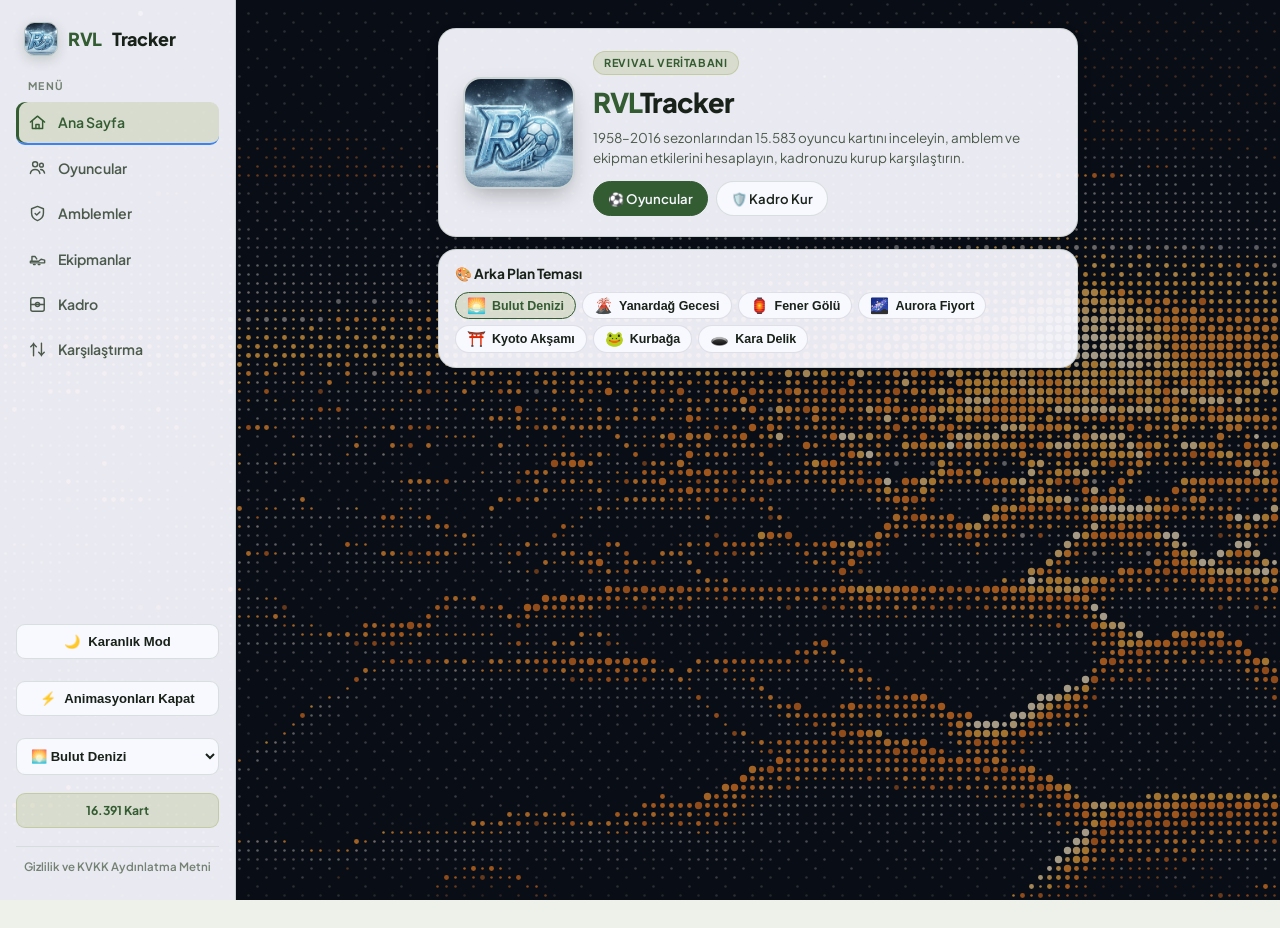
==== index.html @ e84cb593 "first commit" ====
<!DOCTYPE html>
<html lang="tr">
<head>
  <meta charset="UTF-8" />
  <meta name="viewport" content="width=device-width, initial-scale=1.0" />
  <title>RVLTracker — Ana Sayfa</title>
  <meta name="description" content="Revival oyuncu kartları veritabanı ve kadro kurucu: 16.391 kart, istatistikler, takım ruhu amblemleri, ekipman simülatörü ve oyuncu karşılaştırma." />
  <meta name="theme-color" content="#38bdf8" />
  <meta property="og:type" content="website" />
  <meta property="og:site_name" content="RVLTracker" />
  <meta property="og:url" content="https://rvltracker.com.tr/" />
  <meta property="og:title" content="RVLTracker · Revival Kart Veritabanı" />
  <meta property="og:description" content="Revival oyuncu kartları veritabanı ve kadro kurucu: 16.391 kart, istatistikler, takım ruhu amblemleri, ekipman simülatörü ve oyuncu karşılaştırma." />
  <meta property="og:image" content="https://rvltracker.com.tr/assets/og-banner.png" />
  <meta property="og:image:width" content="1200" />
  <meta property="og:image:height" content="630" />
  <meta name="twitter:card" content="summary_large_image" />
  <meta name="twitter:title" content="RVLTracker · Revival Kart Veritabanı" />
  <meta name="twitter:description" content="Revival oyuncu kartları veritabanı ve kadro kurucu: 16.391 kart, istatistikler, takım ruhu amblemleri, ekipman simülatörü ve oyuncu karşılaştırma." />
  <meta name="twitter:image" content="https://rvltracker.com.tr/assets/og-banner.png" />
  <link rel="icon" type="image/png" href="assets/favicon.png" />
  <link rel="apple-touch-icon" href="assets/favicon.png" />
  <link rel="preconnect" href="https://fonts.googleapis.com">
  <link rel="preconnect" href="https://fonts.gstatic.com" crossorigin>
  <link href="https://fonts.googleapis.com/css2?family=Plus+Jakarta+Sans:wght@400;500;600;700;800&display=swap" rel="stylesheet">
  <link rel="stylesheet" href="styles.css" />
  <link rel="stylesheet" href="theme-light.css" />
</head>
<body data-page="home">
  <script>try{if(localStorage.getItem("rvl_color_mode")==="dark")document.body.classList.add("theme-dark");if(localStorage.getItem("rvl_no_anim")==="1")document.body.classList.add("no-anim");}catch(_){}</script>
  <canvas id="asciiBgCanvas" aria-hidden="true"></canvas>
  <!-- Top Navbar -->
  <header class="navbar">
    <div class="nav-container">
      <div class="nav-left">
        <select id="bgThemeSelect" class="bg-theme-select" title="Arka Plan Teması Seç">
          <option value="cloud-sea">🌅 Bulut Denizi</option>
          <option value="volcano-night">🌋 Yanardağ Gecesi</option>
          <option value="lantern-lake">🏮 Fener Gölü</option>
          <option value="aurora-fjord">🌌 Aurora Fiyort</option>
          <option value="kyoto-dusk">⛩️ Kyoto Akşamı</option>
          <option value="frog">🐸 Kurbağa</option>
          <option value="black-hole">🕳️ Kara Delik</option>
        </select>
        <a href="index.html" class="brand" data-nav="home">
          <img class="brand-logo-img" src="assets/favicon.png" alt="RVL" />
          <span class="brand-rvl">RVL</span><span class="brand-tracker">Tracker</span>
        </a>
        <nav class="nav-links" id="mainNav">
          <a class="nav-link active" href="index.html" data-tab="home"><span class="nav-ico"><svg viewBox="0 0 24 24" fill="none" stroke="currentColor" stroke-width="1.8" stroke-linecap="round" stroke-linejoin="round"><path d="M3 11.5 12 4l9 7.5"/><path d="M5.5 10v9.5h13V10"/><path d="M10 19.5v-5h4v5"/></svg></span><span class="nav-txt">Ana Sayfa</span></a>
          <a class="nav-link" href="oyuncular.html" data-tab="players"><span class="nav-ico"><svg viewBox="0 0 24 24" fill="none" stroke="currentColor" stroke-width="1.8" stroke-linecap="round" stroke-linejoin="round"><circle cx="9" cy="8" r="3.2"/><path d="M3 19.5c.6-3.3 3-5 6-5s5.4 1.7 6 5"/><circle cx="17" cy="9" r="2.4"/><path d="M16 14.6c2.4.2 4.3 1.7 4.9 4.4"/></svg></span><span class="nav-txt">Oyuncular</span></a>
          <a class="nav-link" href="amblemler.html" data-tab="emblems"><span class="nav-ico"><svg viewBox="0 0 24 24" fill="none" stroke="currentColor" stroke-width="1.8" stroke-linecap="round" stroke-linejoin="round"><path d="M12 3 4.5 6v5.5c0 4.6 3.1 8 7.5 9.5 4.4-1.5 7.5-4.9 7.5-9.5V6z"/><path d="m9 12 2 2 4-4"/></svg></span><span class="nav-txt">Amblemler</span></a>
          <a class="nav-link" href="ekipmanlar.html" data-tab="equipments"><span class="nav-ico"><svg viewBox="0 0 24 24" fill="none" stroke="currentColor" stroke-width="1.8" stroke-linecap="round" stroke-linejoin="round"><path d="M3 15.5h10.5l3-2.5 4.5 1v3.5H3z"/><path d="M5 15.5V9.5h4l2 3"/><path d="M7 19.5h2M13 19.5h2"/></svg></span><span class="nav-txt">Ekipmanlar</span></a>
          <a class="nav-link" href="kadro.html" data-tab="squad"><span class="nav-ico"><svg viewBox="0 0 24 24" fill="none" stroke="currentColor" stroke-width="1.8" stroke-linecap="round" stroke-linejoin="round"><rect x="3.5" y="3.5" width="17" height="17" rx="2.5"/><path d="M3.5 12h17"/><circle cx="12" cy="12" r="2.6"/></svg></span><span class="nav-txt">Kadro</span></a>
          <a class="nav-link" href="karsilastirma.html" data-tab="compare"><span class="nav-ico"><svg viewBox="0 0 24 24" fill="none" stroke="currentColor" stroke-width="1.8" stroke-linecap="round" stroke-linejoin="round"><path d="M7 4v16M17 4v16"/><path d="M3.5 8.5 7 5l3.5 3.5M13.5 15.5 17 19l3.5-3.5"/></svg></span><span class="nav-txt">Karşılaştırma</span></a>
        </nav>
      </div>
      <div class="nav-right">
        <span class="db-badge" id="dbBadge">15.583 Kart</span>
      </div>
      <div class="sidebar-legal">
        <a href="gizlilik.html" class="sidebar-legal-link">Gizlilik ve KVKK Aydınlatma Metni</a>
      </div>
    </div>
  </header>

  <main class="main-container">
    <!-- ==================== 0. ANA SAYFA (GİRİŞ) ==================== -->
    <div id="view-home" class="page-view">
      <section class="home-hero">
        <div class="home-hero-layout">
          <div class="home-hero-text">
            <div class="home-badge">REVIVAL VERİTABANI</div>
            <h1 class="home-title"><span>RVL</span>Tracker</h1>
            <p class="home-subtitle">
              1958–2016 sezonlarından 15.583 oyuncu kartını inceleyin, amblem ve ekipman etkilerini hesaplayın, kadronuzu kurup karşılaştırın.
            </p>
            <div class="home-cta-row">
              <a href="oyuncular.html" class="home-cta-primary">⚽ Oyuncular</a>
              <a href="kadro.html" class="home-cta-secondary">🛡️ Kadro Kur</a>
            </div>
          </div>
          <div class="home-hero-logo-wrap">
            <img src="assets/favicon.png" alt="RVLTracker Logo" class="home-hero-logo" />
          </div>
        </div>
      </section>

      <section class="home-theme-banner">
        <div class="home-theme-head">
          <h2>🎨 Arka Plan Teması</h2>
        </div>
        <div class="home-theme-grid" id="homeThemePicker">
          <button type="button" class="home-theme-btn active" data-bg-theme="cloud-sea">
            <span class="ht-emoji">🌅</span>
            <span class="ht-name">Bulut Denizi</span>
          </button>
          <button type="button" class="home-theme-btn" data-bg-theme="volcano-night">
            <span class="ht-emoji">🌋</span>
            <span class="ht-name">Yanardağ Gecesi</span>
          </button>
          <button type="button" class="home-theme-btn" data-bg-theme="lantern-lake">
            <span class="ht-emoji">🏮</span>
            <span class="ht-name">Fener Gölü</span>
          </button>
          <button type="button" class="home-theme-btn" data-bg-theme="aurora-fjord">
            <span class="ht-emoji">🌌</span>
            <span class="ht-name">Aurora Fiyort</span>
          </button>
          <button type="button" class="home-theme-btn" data-bg-theme="kyoto-dusk">
            <span class="ht-emoji">⛩️</span>
            <span class="ht-name">Kyoto Akşamı</span>
          </button>
          <button type="button" class="home-theme-btn" data-bg-theme="frog">
            <span class="ht-emoji">🐸</span>
            <span class="ht-name">Kurbağa</span>
          </button>
          <button type="button" class="home-theme-btn" data-bg-theme="black-hole">
            <span class="ht-emoji">🕳️</span>
            <span class="ht-name">Kara Delik</span>
          </button>
        </div>
      </section>
    </div>

    <!-- ==================== 1. OYUNCULAR ==================== -->
    <div id="view-players" class="page-view">
      <section class="hero-card rvl-deck-head">
        <div class="rvl-head-main">
          <span class="rvl-head-kicker">VERİTABANI • 1958–2016</span>
          <h1 class="hero-title">Revival Oyuncu Kartları</h1>
          <p class="hero-subtitle">Tüm sezon kartlarını mevkii, enderlik, bölge, amblem ve seviye simülasyonuyla filtreleyin.</p>
        </div>
        <div class="rvl-head-stat">
          <div class="results-counter">
            <span id="resultCountText">15.583 oyuncu bulundu</span>
          </div>
        </div>
      </section>

      <section class="filter-panel rvl-command-deck">
        <div class="rvl-cmd-toolbar">
          <div class="search-box rvl-cmd-search">
            <svg class="search-icon" width="15" height="15" viewBox="0 0 24 24" fill="none" stroke="currentColor" stroke-width="2.2">
              <circle cx="11" cy="11" r="8"></circle>
              <line x1="21" y1="21" x2="16.65" y2="16.65"></line>
            </svg>
            <input type="text" id="searchInput" placeholder="Oyuncu veya kulüp ara..." autocomplete="off" />
            <button id="clearSearchBtn" class="clear-input-btn hidden" title="Aramayı Temizle">✕</button>
          </div>

          <select id="teamSelect" class="filter-select">
            <option value="">Tüm Takımlar</option>
          </select>

          <select id="yearSelect" class="filter-select">
            <option value="">Tüm Yıllar</option>
          </select>

          <select id="sortSelect" class="filter-select">
            <option value="pwr_desc">Sırala: PWR (Yüksek)</option>
            <option value="pwr_asc">Sırala: PWR (Düşük)</option>
            <option value="ofa_desc">Sırala: OFA (Yüksek)</option>
            <option value="def_desc">Sırala: DEF (Yüksek)</option>
            <option value="guc_desc">Sırala: GÜÇ (Yüksek)</option>
            <option value="hiz_desc">Sırala: HIZ (Yüksek)</option>
            <option value="tek_desc">Sırala: TEK (Yüksek)</option>
            <option value="zhn_desc">Sırala: ZHN (Yüksek)</option>
            <option value="total_desc">Sırala: Toplam Stat</option>
            <option value="year_desc">Sırala: Yıl (Yeni)</option>
            <option value="name_asc">Sırala: İsim (A–Z)</option>
          </select>

          <div class="rvl-tool-actions">
            <button id="favOnlyBtn" class="btn-outline fav-filter-btn" title="Sadece Favori Oyuncular">
              ★ Favoriler (<span id="favCount">0</span>)
            </button>
            <button id="advFilterBtn" class="btn-outline">
              <svg width="14" height="14" viewBox="0 0 24 24" fill="none" stroke="currentColor" stroke-width="2.2"><line x1="4" y1="21" x2="4" y2="14"/><line x1="4" y1="10" x2="4" y2="3"/><line x1="12" y1="21" x2="12" y2="12"/><line x1="12" y1="8" x2="12" y2="3"/><line x1="20" y1="21" x2="20" y2="16"/><line x1="20" y1="12" x2="20" y2="3"/><line x1="1" y1="14" x2="7" y2="14"/><line x1="9" y1="8" x2="15" y2="8"/><line x1="17" y1="16" x2="23" y2="16"/></svg>
              Detaylı
            </button>
            <button id="teamSpiritBtn" class="btn-spirit">
              <svg width="14" height="14" viewBox="0 0 24 24" fill="none" stroke="currentColor" stroke-width="2.2"><path d="M12 22s8-4 8-10V5l-8-3-8 3v7c0 6 8 10 8 10z"/></svg>
              Amblem
              <span id="spiritActiveBadge" class="spirit-badge hidden"></span>
            </button>
            <button id="resetMainBtn" class="btn-outline btn-reset-inline" title="Tüm filtreleri ve amblemi sıfırla">↺ Sıfırla</button>
          </div>
        </div>

        <div id="advFilterPanel" class="adv-filter-panel hidden">
          <div class="adv-grid">
            <div class="adv-item"><label>Min OFA</label><input type="number" id="minOfa" min="1" max="150" placeholder="0" /></div>
            <div class="adv-item"><label>Min DEF</label><input type="number" id="minDef" min="1" max="150" placeholder="0" /></div>
            <div class="adv-item"><label>Min GÜÇ</label><input type="number" id="minGuc" min="1" max="150" placeholder="0" /></div>
            <div class="adv-item"><label>Min HIZ</label><input type="number" id="minHiz" min="1" max="150" placeholder="0" /></div>
            <div class="adv-item"><label>Min TEK</label><input type="number" id="minTek" min="1" max="150" placeholder="0" /></div>
            <div class="adv-item"><label>Min ZHN</label><input type="number" id="minZhn" min="1" max="150" placeholder="0" /></div>
            <div class="adv-item">
              <label>Hava Durumu</label>
              <select id="weatherSelect" class="filter-select">
                <option value="">Tümü</option>
                <option value="Sunny">☀️ Güneşli</option>
                <option value="Rainy">🌧️ Yağmurlu</option>
                <option value="Snow">❄️ Karlı</option>
                <option value="Cloudy">☁️ Bulutlu</option>
                <option value="None">➖ Yok</option>
              </select>
            </div>
            <div class="adv-item adv-actions">
              <button id="resetAllBtn" class="btn-reset">Filtreleri Sıfırla</button>
            </div>
          </div>
          <div class="adv-sub-section">
            <div class="adv-sub-title">Min Alt Değerler <small>(0 veya boş = filtresiz)</small></div>
            <div id="advSubGrid" class="adv-sub-grid"></div>
          </div>
        </div>

        <div class="rvl-bento-filters">
          <div class="rvl-bento-cell rvl-cell-role">
            <div class="rvl-cell-head"><span>MEVKİ</span></div>
            <div class="rvl-role-grid" id="rolePills">
              <button class="pill pill-fw" data-role="GF">GF</button>
              <button class="pill pill-fw" data-role="FRV">FRV</button>
              <button class="pill pill-fw" data-role="K FT">K FT</button>
              <button class="pill pill-gk" data-role="KL">KL</button>
              <button class="pill pill-mf" data-role="OOS">OOS</button>
              <button class="pill pill-mf" data-role="KNT">KNT</button>
              <button class="pill pill-mf" data-role="OS">OS</button>
              <button class="pill pill-mf" data-role="LBR">LBR</button>
              <button class="pill pill-df" data-role="K DF">K DF</button>
              <button class="pill pill-df" data-role="BEK">BEK</button>
              <button class="pill pill-df" data-role="DF">DF</button>
              <button class="pill pill-df" data-role="LİB">LİB</button>
            </div>
          </div>

          <div class="rvl-bento-cell rvl-cell-grade">
            <div class="rvl-cell-head"><span>KART ENDERLİĞİ</span></div>
            <div class="rvl-grade-grid" id="gradePills">
              <button class="pill pill-gold" data-grade="Gold">Efsane</button>
              <button class="pill pill-master" data-grade="Master">Süper</button>
              <button class="pill pill-elite" data-grade="Elite">Uzman</button>
              <button class="pill pill-rare" data-grade="Rare">Ender</button>
              <button class="pill pill-special" data-grade="Special">Özel</button>
              <button class="pill pill-normal" data-grade="Normal">Normal</button>
            </div>
          </div>

          <div class="rvl-bento-cell rvl-cell-side">
            <div class="rvl-side-sub">
              <div class="rvl-cell-head"><span>BÖLGE</span></div>
              <div class="rvl-region-grid" id="regionPills">
                <button class="pill pill-region" data-region="Güney Avrupa">Güney Avrupa</button>
                <button class="pill pill-region" data-region="Kuzey Avrupa">Kuzey Avrupa</button>
                <button class="pill pill-region" data-region="Türkiye">Türkiye</button>
                <button class="pill pill-region" data-region="Milli Takımlar">Milli Takımlar</button>
              </div>
            </div>
            <div class="rvl-level-dock">
              <span class="level-label">SEVİYE (LEVEL)</span>
              <div class="rvl-level-row">
                <input type="range" id="levelSlider" min="0" max="25" value="0" />
                <span class="level-badge" id="levelValue">0</span>
              </div>
            </div>
          </div>
        </div>
      </section>

      <section class="table-card">
        <div class="table-responsive">
          <table class="players-table">
            <thead>
              <tr>
                <th class="col-pos" data-sort="pos">MEVKİ</th>
                <th class="col-name" data-sort="name">OYUNCU</th>
                <th class="col-team" data-sort="team">TAKIM</th>
                <th class="col-year" data-sort="year">YIL</th>
                <th class="col-grade" data-sort="grade">SEVİYE</th>
                <th class="col-stat" data-sort="ofa">OFA</th>
                <th class="col-stat" data-sort="def">DEF</th>
                <th class="col-stat" data-sort="guc">GÜÇ</th>
                <th class="col-stat" data-sort="hiz">HIZ</th>
                <th class="col-stat" data-sort="tek">TEK</th>
                <th class="col-stat" data-sort="zhn">ZHN</th>
                <th class="col-pwr" data-sort="pwr">PWR <span class="sort-arrow">▼</span></th>
                <th class="col-cmp">KRŞ</th>
              </tr>
            </thead>
            <tbody id="playersTableBody">
              <tr><td colspan="13" class="loading-cell">Veriler yükleniyor...</td></tr>
            </tbody>
          </table>
        </div>

        <div class="pagination-bar">
          <div class="page-info" id="pageInfo">Sayfa 1 / 1</div>
          <div class="page-buttons" id="pageButtons"></div>
        </div>
      </section>
    </div>

    <!-- ==================== 2. AMBLEMLER ==================== -->
    <div id="view-emblems" class="page-view hidden">
      <div class="breadcrumb">Anasayfa / <span>Amblemler</span></div>
      <section class="page-head rvl-deck-head">
        <div class="rvl-head-main">
          <span class="rvl-head-kicker">TAKIM RUHU SİMÜLATÖRÜ</span>
          <h1 class="hero-title">Amblemler</h1>
          <p class="hero-subtitle">Kart içindeki anahtarla yıllı veya tüm yıllar amblemi arasında geçin; yıldızlara tıklayarak seviye bonuslarını görün.</p>
        </div>
      </section>

      <section class="filter-panel rvl-emb-deck">
        <div class="rvl-emb-row-top">
          <div class="rvl-field-group">
            <label class="rvl-field-lbl" for="embSearchInput">AMBLEM ARA</label>
            <div class="search-box">
              <svg class="search-icon" width="15" height="15" viewBox="0 0 24 24" fill="none" stroke="currentColor" stroke-width="2.2">
                <circle cx="11" cy="11" r="8"></circle><line x1="21" y1="21" x2="16.65" y2="16.65"></line>
              </svg>
              <input type="text" id="embSearchInput" placeholder="Takım adı ara..." autocomplete="off" />
            </div>
          </div>
          <div class="rvl-field-group rvl-field-year">
            <label class="rvl-field-lbl" for="embYearFilter">SEZON YILI</label>
            <select id="embYearFilter" class="filter-select">
              <option value="">Tüm Yıllar</option>
            </select>
          </div>
        </div>

        <div class="rvl-emb-row-bot">
          <div class="rvl-bento-cell">
            <div class="rvl-cell-head"><span>BÖLGE</span></div>
            <div class="rvl-chip-strip" id="embRegionPills">
              <button class="pill pill-dot-tr" data-emb-region="Türkiye"><span class="dot dot-red"></span>Türkiye</button>
              <button class="pill pill-dot-sa" data-emb-region="Güney Avrupa"><span class="dot dot-blue"></span>Güney Avrupa</button>
              <button class="pill pill-dot-ka" data-emb-region="Kuzey Avrupa"><span class="dot dot-amber"></span>Kuzey Avrupa</button>
              <button class="pill pill-dot-mt" data-emb-region="Milli Takımlar"><span class="dot dot-green"></span>Milli Takımlar</button>
            </div>
          </div>

          <div class="rvl-bento-cell">
            <div class="rvl-cell-head"><span>ENDERLİK</span></div>
            <div class="rvl-star-segmented" id="embStarPills">
              <button class="pill emb-star-pill" data-emb-stars="1">1★</button>
              <button class="pill emb-star-pill" data-emb-stars="2">2★</button>
              <button class="pill emb-star-pill" data-emb-stars="3">3★</button>
              <button class="pill emb-star-pill" data-emb-stars="4">4★</button>
              <button class="pill emb-star-pill active" data-emb-stars="5">5★</button>
            </div>
          </div>
        </div>
      </section>

      <div id="emblemsGridWrap"></div>
    </div>

    <!-- ==================== 3. EKİPMANLAR ==================== -->
    <div id="view-equipments" class="page-view hidden">
      <div class="breadcrumb">Anasayfa / <span>Ekipmanlar</span></div>
      <section class="page-head rvl-deck-head">
        <div class="rvl-head-main">
          <span class="rvl-head-kicker">KART EKİPMAN SİSTEMİ</span>
          <h1 class="hero-title">Ekipmanlar</h1>
          <p class="hero-subtitle">90 ekipman kartı, 30 set ve 22 aktif yetenek. Aynı setin kol + bacak + kramponu takıldığında her parça kendi statına +1 ek bonus verir.</p>
        </div>
        <div class="rvl-head-stat">
          <span class="eq-count-label" id="eqCountLabel">90 ekipman gösteriliyor</span>
        </div>
      </section>

      <section class="filter-panel rvl-eq-deck">
        <div class="rvl-eq-top">
          <div class="eq-subtabs rvl-eq-tabs" id="eqSubtabs">
            <button class="eq-subtab active" data-eqtab="sets">Ekipman Setleri (3'lü)</button>
            <button class="eq-subtab" data-eqtab="items">Tekli Parçalar</button>
            <button class="eq-subtab" data-eqtab="skills">Aktif Yetenekler</button>
          </div>
          <div class="search-box rvl-eq-search">
            <svg class="search-icon" width="15" height="15" viewBox="0 0 24 24" fill="none" stroke="currentColor" stroke-width="2.2">
              <circle cx="11" cy="11" r="8"></circle><line x1="21" y1="21" x2="16.65" y2="16.65"></line>
            </svg>
            <input type="text" id="eqSearchInput" placeholder="Ekipman, set, yetenek veya buff ara..." autocomplete="off" />
          </div>
        </div>

        <div id="eqSubFilters" class="eq-subfilters rvl-eq-subdock hidden">
          <div class="rvl-eq-dock-group">
            <span class="rvl-cell-head-inline">YER</span>
            <div class="rvl-chip-strip" id="eqSlotPills">
              <button class="pill" data-eq-slot="Kol">Kol</button>
              <button class="pill" data-eq-slot="Bacak">Bacak</button>
              <button class="pill" data-eq-slot="Krampon">Krampon</button>
            </div>
          </div>
          <div class="rvl-eq-dock-group">
            <span class="rvl-cell-head-inline">TAKILABİLİR</span>
            <div class="rvl-chip-strip" id="eqTargetPills">
              <button class="pill" data-eq-target="Saha oyuncusu">Saha oyuncusu</button>
              <button class="pill" data-eq-target="Kaleci">Kaleci</button>
            </div>
          </div>
        </div>
      </section>

      <div id="equipmentsContent" class="eq-grid"></div>
    </div>

    <!-- ==================== 4. KADRO KURUCU ==================== -->
    <div id="view-squad" class="page-view hidden">
      <div class="breadcrumb">Anasayfa / <span>Kadro</span></div>
      <section class="page-head">
        <h1 class="hero-title">Kadro Kurucu</h1>
        <p class="hero-subtitle">Soldan dizilişi ve amblemi seç, havuzdaki oyunculara tıklayarak veya sürükleyerek sahaya yerleştir; uygun mevkiler parlar, maliyeti ve takım ruhunu takip et.</p>
      </section>

      <div class="squad-layout">
        <!-- Sol Ayar Paneli -->
        <aside class="squad-left">
          <div class="squad-box">
            <div class="squad-box-title">Amblem</div>
            <button id="sqEmblemBtn" class="sq-emblem-pick">
              <span id="sqEmblemText">+ Amblem Seç</span>
            </button>
            <p class="sq-emblem-hint" id="sqEmblemHint">Amblem seçilmedi, + ile amblem seç.</p>
          </div>

          <div class="squad-box">
            <div class="sq-field">
              <label>DİZİLİŞ</label>
              <select id="sqFormation" class="filter-select">
                <option value="4-4-2 A">4-4-2 A</option>
                <option value="4-4-2 B">4-4-2 B</option>
                <option value="4-4-2 C">4-4-2 C</option>
                <option value="4-3-3 A">4-3-3 A</option>
                <option value="4-3-3 B">4-3-3 B</option>
                <option value="4-3-3 C">4-3-3 C</option>
                <option value="4-5-1 A">4-5-1 A</option>
                <option value="4-5-1 B">4-5-1 B</option>
                <option value="4-5-1 C">4-5-1 C</option>
                <option value="3-5-2 A">3-5-2 A</option>
                <option value="3-5-2 B">3-5-2 B</option>
                <option value="3-5-2 C">3-5-2 C</option>
                <option value="3-4-3 A">3-4-3 A</option>
                <option value="3-4-3 B">3-4-3 B</option>
                <option value="3-4-3 C">3-4-3 C</option>
                <option value="5-4-1 A">5-4-1 A</option>
                <option value="5-4-1 B">5-4-1 B</option>
                <option value="5-4-1 C">5-4-1 C</option>
              </select>
            </div>
            <div class="sq-field">
              <div class="sq-slider-head"><span>DİKEY</span><strong id="sqVertLabel">Temel</strong></div>
              <input type="range" id="sqVertSlider" min="-2" max="2" value="0" />
            </div>
            <div class="sq-field">
              <div class="sq-slider-head"><span>YATAY</span><strong id="sqHorizLabel">Temel</strong></div>
              <input type="range" id="sqHorizSlider" min="-2" max="2" value="0" />
            </div>
          </div>

          <div class="squad-box">
            <div class="sq-stat-line">
              <span>MALİYET</span>
              <div class="sq-cost-wrap">
                <strong id="sqTotalCost" class="sq-big-num">0</strong>
                <span class="sq-cost-sep">/</span>
                <input type="number" id="sqMaxCost" class="sq-max-cost-input" min="0" max="999" placeholder="∞" title="Maksimum Maliyet Limiti (0 = Limitsiz)" />
              </div>
            </div>
            <div class="sq-stat-line"><span>ORT. PWR</span><strong id="sqAvgPwr" class="sq-big-num sq-amber">0</strong></div>
            <div class="sq-stat-line"><span>TOPLAM PWR</span><strong id="sqTotalPwr" class="sq-big-num">0</strong></div>
            <div class="sq-stat-line"><span>KADRO</span><strong id="sqFilledCount">0 / 11</strong></div>
            <div id="sqAvgStats" class="sq-avg-stats"></div>
            <div id="sqWeatherSummary" class="sq-weather-summary"></div>
            <div class="sq-actions">
              <button id="sqAutoFillBtn" class="btn-spirit" title="Seçili diziliş ve ambleme göre en iyi 11'i kur">⚡ En İyi 11</button>
              <button id="sqAutoBestRareBtn" class="btn-spirit" title="Yalnızca Ender kartlardan en iyi 11'i kur">💎 En İyi Ender</button>
              <button id="sqClearBtn" class="btn-reset">Temizle</button>
            </div>
            <div class="sq-actions" style="margin-top:6px;">
              <button id="sqShareBtn" class="btn-compare-go">Paylaş / Link</button>
              <button id="sqImportBtn" class="btn-outline" title="Paylaşılan kadro kodunu veya JSON'ı yükle">Kod Yükle</button>
            </div>
          </div>

          <!-- Seçili Slot Ekipmanı -->
          <div id="sqSlotEquipBox" class="squad-box hidden">
            <div class="squad-box-head">
              <span class="squad-box-title" id="sqSlotEquipTitle">Slot Ekipmanı</span>
              <button id="sqRemoveSlotBtn" class="btn-slot-remove" title="Oyuncuyu Slottan Çıkar">Çıkar</button>
            </div>
            <div class="sq-equip-selects">
              <div class="sq-field">
                <label>KRAMPON</label>
                <select id="sqEquipCle" class="filter-select"></select>
              </div>
              <div class="sq-field">
                <label>BACAK</label>
                <select id="sqEquipLeg" class="filter-select"></select>
              </div>
              <div class="sq-field">
                <label>KOL</label>
                <select id="sqEquipArm" class="filter-select"></select>
              </div>
            </div>
            <div id="sqEquipSetBadge" class="sq-equip-set-badge hidden"></div>
          </div>

          <!-- Kayıtlı Kadrolar -->
          <div class="squad-box">
            <div class="squad-box-title" style="margin-bottom:8px;">Kayıtlı Kadrolar</div>
            <div class="sq-save-row">
              <input type="text" id="sqSaveName" class="sq-search-input" placeholder="Kadro adı..." autocomplete="off" />
              <button id="sqSaveBtn" class="btn-compare-go">Kaydet</button>
            </div>
            <div class="sq-load-row">
              <select id="sqSavedSelect" class="filter-select">
                <option value="">Kayıtlı kadro yok</option>
              </select>
              <button id="sqLoadBtn" class="btn-outline" title="Seçili kadroyu yükle">Yükle</button>
              <button id="sqDelSavedBtn" class="btn-reset" title="Seçili kaydı sil">Sil</button>
            </div>
          </div>
        </aside>

        <!-- Orta Saha -->
        <section class="squad-pitch-wrap">
          <div class="squad-pitch" id="sqPitch">
            <div class="pitch-markings">
              <div class="pitch-half-line"></div>
              <div class="pitch-center-circle"></div>
              <div class="pitch-box-top"></div>
              <div class="pitch-box-bottom"></div>
            </div>
            <div id="sqSlotsLayer" class="sq-slots-layer"></div>
          </div>
        </section>

        <!-- Sağ Oyuncu Havuzu -->
        <aside class="squad-pool">
          <div class="squad-box-title">Oyuncu Havuzu</div>
          <input type="text" id="sqSearch" class="sq-search-input" placeholder="Oyuncu ara..." autocomplete="off" />

          <div class="sq-pool-toggles">
            <button id="sqAllTeamsBtn" class="pill active">Tüm Takımlar</button>
            <button id="sqEmblemOnlyBtn" class="pill">Seçili Amblem</button>
          </div>

          <div class="pill-group" id="sqRolePills">
            <button class="pill pill-gk" data-sq-role="KL">KL</button>
            <button class="pill pill-df" data-sq-role="LİB">LİB</button>
            <button class="pill pill-df" data-sq-role="DF">DF</button>
            <button class="pill pill-df" data-sq-role="BEK">BEK</button>
            <button class="pill pill-df" data-sq-role="K DF">K DF</button>
            <button class="pill pill-mf" data-sq-role="LBR">LBR</button>
            <button class="pill pill-mf" data-sq-role="OS">OS</button>
            <button class="pill pill-mf" data-sq-role="KNT">KNT</button>
            <button class="pill pill-mf" data-sq-role="OOS">OOS</button>
            <button class="pill pill-fw" data-sq-role="K FT">K FT</button>
            <button class="pill pill-fw" data-sq-role="FRV">FRV</button>
            <button class="pill pill-fw" data-sq-role="GF">GF</button>
          </div>

          <div class="sq-pool-selects">
            <div>
              <label>ENDERLİK</label>
              <select id="sqGrade" class="filter-select">
                <option value="">Tümü</option>
                <option value="Gold">Efsane</option>
                <option value="Master">Süper</option>
                <option value="Elite">Uzman</option>
                <option value="Rare">Ender</option>
                <option value="Special">Özel</option>
                <option value="Normal">Normal</option>
              </select>
            </div>
            <div>
              <label>YIL</label>
              <select id="sqYear" class="filter-select">
                <option value="">Tümü</option>
              </select>
            </div>
          </div>

          <div class="sq-pool-level">
            <span class="level-label">SEVİYE</span>
            <input type="range" id="sqLevelSlider" min="0" max="25" value="0" />
            <span class="level-badge" id="sqLevelVal">0</span>
          </div>

          <div id="sqPoolGrid" class="sq-pool-grid"></div>
        </aside>
      </div>
    </div>

    <!-- ==================== 5. KARŞILAŞTIRMA SAYFASI ==================== -->
    <div id="view-compare" class="page-view hidden">
      <div class="breadcrumb">Anasayfa / <span>Karşılaştırma</span></div>
      <section class="page-head compare-page-head">
        <div>
          <h1 class="hero-title">Oyuncu Karşılaştırma</h1>
          <p class="hero-subtitle">En fazla 4 oyuncuyu yan yana oyun içi kart formatında karşılaştırın. Seviye (0–25) ve Amblem etkilerini anında görebilirsiniz.</p>
        </div>
        <div class="compare-page-controls">
          <button id="cmpEmblemBtn" class="btn-spirit" title="Karşılaştırmaya Amblem Etkisi Ekle">
            <svg width="14" height="14" viewBox="0 0 24 24" fill="none" stroke="currentColor" stroke-width="2.2"><path d="M12 22s8-4 8-10V5l-8-3-8 3v7c0 6 8 10 8 10z"/></svg>
            <span id="cmpEmblemBtnText">Amblem Seç</span>
          </button>
          <div class="level-control">
            <span class="level-label">LEVEL</span>
            <input type="range" id="cmpLevelSlider" min="0" max="25" value="0" />
            <span class="level-badge" id="cmpLevelValue">0</span>
          </div>
          <button id="cmpClearAllBtn" class="btn-reset">Tümünü Temizle</button>
        </div>
      </section>

      <div class="compare-picker-row">
        <div class="search-box">
          <svg class="search-icon" width="15" height="15" viewBox="0 0 24 24" fill="none" stroke="currentColor" stroke-width="2.2">
            <circle cx="11" cy="11" r="8"></circle><line x1="21" y1="21" x2="16.65" y2="16.65"></line>
          </svg>
          <input type="text" id="cmpSearchInput" placeholder="Karşılaştırmaya oyuncu eklemek için ara (örn: Dzeko, Osimhen, Rooney)..." autocomplete="off" />
        </div>
        <div id="cmpSearchResults" class="cmp-search-dropdown hidden"></div>
      </div>

      <div id="compareRadarWrap" class="compare-radar-wrap hidden"></div>
      <div id="compareCardsGrid" class="compare-cards-grid"></div>
      <div id="compareSummaryTable" class="compare-summary-table hidden"></div>
    </div>
  </main>

  <!-- Floating Comparison Drawer -->
  <div id="compareBar" class="compare-bar hidden">
    <div class="compare-bar-inner">
      <div class="compare-slots" id="compareSlots"></div>
      <div class="compare-actions">
        <button id="openCompareModalBtn" class="btn-compare-go">Karşılaştır (<span id="compareCount">0</span>)</button>
        <button id="clearCompareBtn" class="btn-compare-clear">Temizle</button>
      </div>
    </div>
  </div>

  <!-- Comparison Modal (Cards View) -->
  <div id="compareModal" class="modal-backdrop hidden">
    <div class="modal-box modal-xl">
      <div class="modal-header">
        <h3>Oyuncu Karşılaştırma</h3>
        <button id="closeCompareModal" class="modal-close">✕</button>
      </div>
      <div class="modal-body" id="compareModalBody"></div>
    </div>
  </div>

  <!-- Amblem Seç Modal -->
  <div id="spiritModal" class="modal-backdrop hidden">
    <div class="modal-box">
      <div class="modal-header">
        <h3>🛡️ Amblem Seç</h3>
        <button id="closeSpiritModal" class="modal-close">✕</button>
      </div>
      <div class="modal-body">
        <p class="modal-desc">Amblemin bölgesini, takımını, yılını ve yıldız sayısını seçin. Amblem efektleri oyuncu kartlarının alt statlarına uygulanır.</p>
        <div class="spirit-grid">
          <div class="spirit-item">
            <label>Bölge</label>
            <select id="emblemLeague" class="filter-select">
              <option value="Güney Avrupa">Güney Avrupa</option>
              <option value="Kuzey Avrupa">Kuzey Avrupa</option>
              <option value="Türkiye">Türkiye</option>
              <option value="Milli Takımlar">Milli Takımlar</option>
            </select>
          </div>
          <div class="spirit-item">
            <label>Takım</label>
            <select id="emblemTeam" class="filter-select hidden"></select>
            <div class="custom-team-select" id="emblemTeamPicker">
              <button type="button" id="emblemTeamTrigger" class="custom-team-trigger">
                <span id="emblemTeamTriggerContent" class="custom-team-trigger-content">Takım seç...</span>
                <span class="custom-team-arrow">▾</span>
              </button>
              <div id="emblemTeamMenu" class="custom-team-menu hidden"></div>
            </div>
          </div>
          <div class="spirit-item">
            <label>Yıl</label>
            <select id="emblemYear" class="filter-select"></select>
          </div>
          <div class="spirit-item">
            <label>Yıldız</label>
            <select id="emblemStars" class="filter-select"></select>
          </div>
        </div>
        <div id="emblemPreview" class="emblem-preview"></div>
        <div class="modal-footer">
          <button id="resetSpiritBtn" class="btn-reset">Amblemi Kaldır</button>
          <button id="applySpiritBtn" class="btn-compare-go">Uygula</button>
        </div>
      </div>
    </div>
  </div>

  <!-- Çoklu Yüzen Oyuncu Kartları Konteyneri -->
  <div id="floatingCardsLayer"></div>

  <script src="players-data.js"></script>
  <script src="emblems-data.js"></script>
  <script src="equipments-data.js"></script>
  <script src="ascii-bg.js"></script>
  <script src="app.js"></script>
</body>
</html>
---- styles.css ----
:root {
  --bg-body: #090d16;
  --bg-card: #111827;
  --bg-card-alt: #0f1624;
  --bg-input: #0b111e;
  --bg-hover: #172033;
  --border-color: #1e293b;
  --border-subtle: #162032;
  --text-main: #f1f5f9;
  --text-muted: #94a3b8;
  --text-dim: #64748b;
  --accent-green: #22c55e;
  --accent-blue: #3b82f6;
  --accent-amber: #f59e0b;
  --accent-red: #ef4444;
  --accent-purple: #a855f7;
  --accent-cyan: #06b6d4;
}

* {
  box-sizing: border-box;
  margin: 0;
  padding: 0;
}

body {
  font-family: 'Inter', -apple-system, BlinkMacSystemFont, "Segoe UI", Roboto, sans-serif;
  background-color: var(--bg-body);
  color: var(--text-main);
  line-height: 1.45;
  min-height: 100vh;
  padding-bottom: 80px;
}

/* Navbar */
.navbar {
  background-color: #f6f7fb;
  border-bottom: 1px solid var(--border-color);
  position: sticky;
  top: 0;
  z-index: 100;
}

.nav-container {
  max-width: 1240px;
  margin: 0 auto;
  padding: 0 20px;
  height: 54px;
  display: flex;
  align-items: center;
  justify-content: space-between;
}

.nav-left {
  display: flex;
  align-items: center;
  gap: 24px;
}

.brand {
  display: flex;
  align-items: center;
  gap: 8px;
  text-decoration: none;
  font-weight: 800;
  font-size: 1.15rem;
  letter-spacing: -0.02em;
}

.brand-icon {
  font-size: 1.15rem;
}

.brand-logo-img {
  width: 24px;
  height: 24px;
  border-radius: 6px;
  object-fit: cover;
  border: 1px solid rgba(125, 211, 252, 0.45);
  box-shadow: 0 0 10px rgba(56, 189, 248, 0.25);
}

.brand-rvl {
  color: var(--accent-green);
}

.brand-tracker {
  color: var(--text-main);
}

.nav-links {
  display: flex;
  align-items: center;
  gap: 6px;
}

.nav-link {
  display: inline-flex;
  align-items: center;
  gap: 6px;
  padding: 6px 12px;
  border-radius: 6px;
  font-size: 0.84rem;
  font-weight: 600;
  color: var(--text-muted);
  text-decoration: none;
  transition: all 0.15s ease;
}

.nav-link.active,
.nav-link:hover {
  color: var(--accent-green);
  background: rgba(34, 197, 94, 0.1);
}

.db-badge {
  font-size: 0.76rem;
  font-weight: 600;
  color: var(--text-muted);
  background: var(--bg-card);
  border: 1px solid var(--border-color);
  padding: 4px 10px;
  border-radius: 999px;
}

/* Main Container */
.main-container {
  max-width: 1240px;
  margin: 22px auto;
  padding: 0 20px;
  display: flex;
  flex-direction: column;
  gap: 16px;
}

/* Hero Banner */
.hero-card {
  background: linear-gradient(135deg, #f1f2f6 0%, #f4f5f9 100%);
  border: 1px solid var(--border-color);
  border-radius: 10px;
  padding: 20px 24px;
}

.hero-title {
  font-size: 1.35rem;
  font-weight: 800;
  color: var(--text-main);
  letter-spacing: -0.02em;
  margin-bottom: 4px;
}

.hero-subtitle {
  font-size: 0.85rem;
  color: var(--text-muted);
}

/* Filter Panel */
.filter-panel {
  position: relative;
  z-index: 40;
  background-color: var(--bg-card);
  border: 1px solid var(--border-color);
  border-radius: 10px;
  padding: 16px 20px;
  display: flex;
  flex-direction: column;
  gap: 14px;
}

.filter-top-row {
  display: grid;
  grid-template-columns: 1.5fr 1fr 0.8fr 1fr auto;
  gap: 10px;
  align-items: center;
}

.search-box {
  position: relative;
  display: flex;
  align-items: center;
}

.search-icon {
  position: absolute;
  left: 12px;
  color: var(--text-dim);
  pointer-events: none;
}

.search-box input {
  width: 100%;
  background: var(--bg-input);
  border: 1px solid var(--border-color);
  color: var(--text-main);
  padding: 8px 32px 8px 35px;
  border-radius: 7px;
  font-size: 0.85rem;
  outline: none;
  transition: border-color 0.15s;
}

.search-box input:focus {
  border-color: var(--accent-blue);
}

.clear-input-btn {
  position: absolute;
  right: 8px;
  background: none;
  border: none;
  color: var(--text-dim);
  cursor: pointer;
  font-size: 0.85rem;
  padding: 2px 5px;
}

.clear-input-btn:hover {
  color: var(--text-main);
}

.filter-select {
  background: var(--bg-input);
  border: 1px solid var(--border-color);
  color: var(--text-main);
  padding: 8px 11px;
  border-radius: 7px;
  font-size: 0.84rem;
  outline: none;
  cursor: pointer;
}

.filter-select:focus {
  border-color: var(--accent-blue);
}

.btn-outline {
  display: inline-flex;
  align-items: center;
  gap: 6px;
  background: var(--bg-input);
  border: 1px solid var(--border-color);
  color: var(--text-muted);
  padding: 8px 13px;
  border-radius: 7px;
  font-size: 0.83rem;
  font-weight: 600;
  cursor: pointer;
  white-space: nowrap;
  transition: all 0.15s;
}

.btn-outline:hover,
.btn-outline.active {
  color: var(--text-main);
  border-color: var(--accent-blue);
  background: rgba(59, 130, 246, 0.12);
}

/* Detailed Filter */
.adv-filter-panel {
  border-top: 1px solid var(--border-color);
  padding-top: 12px;
}

.adv-grid {
  display: grid;
  grid-template-columns: repeat(8, 1fr);
  gap: 10px;
  align-items: end;
}

.adv-item {
  display: flex;
  flex-direction: column;
  gap: 4px;
}

.adv-item label {
  font-size: 0.72rem;
  font-weight: 700;
  color: var(--text-muted);
  text-transform: uppercase;
}

.adv-item input {
  background: var(--bg-input);
  border: 1px solid var(--border-color);
  color: var(--text-main);
  padding: 7px 9px;
  border-radius: 6px;
  font-size: 0.83rem;
  width: 100%;
}

.btn-reset {
  background: rgba(239, 68, 68, 0.12);
  border: 1px solid rgba(239, 68, 68, 0.35);
  color: #b91c1c;
  padding: 7px 12px;
  border-radius: 6px;
  font-size: 0.8rem;
  font-weight: 600;
  cursor: pointer;
  transition: all 0.15s;
}

.btn-reset:hover {
  background: rgba(239, 68, 68, 0.22);
}

/* Pills Row */
.filter-pills-row {
  display: flex;
  flex-direction: column;
  gap: 10px;
  padding-top: 6px;
}

.filter-sub-grid {
  display: grid;
  grid-template-columns: repeat(auto-fit, minmax(300px, 1fr));
  gap: 10px;
}

.pill-section {
  display: flex;
  align-items: center;
  gap: 10px;
  flex-wrap: wrap;
  background: rgba(255, 255, 255, 0.72);
  border: 1px solid rgba(15, 23, 42, 0.13);
  border-radius: 8px;
  padding: 8px 12px;
}

.pill-label {
  font-size: 0.68rem;
  font-weight: 700;
  color: var(--text-muted);
  letter-spacing: 0.06em;
  min-width: 48px;
}

.pill-group {
  display: flex;
  align-items: center;
  gap: 5px;
  flex-wrap: wrap;
}

.pill {
  background: rgba(255, 255, 255, 0.9);
  border: 1px solid #e1e5ec;
  color: var(--text-muted);
  font-size: 0.73rem;
  font-weight: 600;
  padding: 4px 10px;
  border-radius: 6px;
  cursor: pointer;
  transition: all 0.14s ease;
}

.pill:hover {
  color: var(--text-main);
  border-color: #e1e5ec;
}

/* Role pill colors (unselected border + active fill) */
.pill-fw {
  border-color: rgba(239, 68, 68, 0.65);
}
.pill-fw:hover {
  border-color: #ef4444;
}
.pill-fw.active {
  background: #dc2626;
  border-color: #ef4444;
  color: #fff;
}

.pill-mf {
  border-color: rgba(34, 197, 94, 0.65);
}
.pill-mf:hover {
  border-color: #22c55e;
}
.pill-mf.active {
  background: #16a34a;
  border-color: #22c55e;
  color: #fff;
}

.pill-df {
  border-color: rgba(59, 130, 246, 0.65);
}
.pill-df:hover {
  border-color: #3b82f6;
}
.pill-df.active {
  background: #2563eb;
  border-color: #3b82f6;
  color: #fff;
}

.pill-gk {
  border-color: rgba(245, 158, 11, 0.65);
}
.pill-gk:hover {
  border-color: #f59e0b;
}
.pill-gk.active {
  background: #d97706;
  border-color: #f59e0b;
  color: #fff;
}

/* Card Grade pill colors (unselected border + active fill) */
.pill-gold {
  border-color: rgba(253, 224, 71, 0.65);
}
.pill-gold:hover {
  border-color: #fde047;
}
.pill-gold.active {
  background: linear-gradient(135deg, #f59e0b, #eab308);
  border-color: #fde047;
  color: #090d16;
}

.pill-master {
  border-color: rgba(15, 23, 42, 0.13);
}
.pill-master:hover {
  border-color: #b9c6d8;
}
.pill-master.active {
  background: linear-gradient(135deg, #b9c6d8 0%, #ecedf1 100%);
  border-color: #b9c6d8;
  color: var(--text-main);
  text-shadow: 0 1px 2px rgba(0, 0, 0, 0.7);
}

.pill-elite {
  border-color: rgba(168, 85, 247, 0.65);
}
.pill-elite:hover {
  border-color: #a855f7;
}
.pill-elite.active {
  background: #7e22ce;
  border-color: #a855f7;
  color: #fff;
}

.pill-rare {
  border-color: rgba(239, 68, 68, 0.65);
}
.pill-rare:hover {
  border-color: #ef4444;
}
.pill-rare.active {
  background: #dc2626;
  border-color: #ef4444;
  color: #fff;
}

.pill-special {
  border-color: rgba(249, 115, 22, 0.65);
}
.pill-special:hover {
  border-color: #f97316;
}
.pill-special.active {
  background: #ea580c;
  border-color: #f97316;
  color: #fff;
}

.pill-normal {
  border-color: rgba(15, 23, 42, 0.13);
}
.pill-normal:hover {
  border-color: #94a3b8;
}
.pill-normal.active {
  background: #475569;
  border-color: #94a3b8;
  color: var(--text-main);
}

.pill-region {
  border-color: rgba(56, 189, 248, 0.65);
}
.pill-region:hover {
  border-color: #38bdf8;
}
.pill-region.active {
  background: #0284c7;
  border-color: #38bdf8;
  color: #fff;
}

/* Filter Bottom Row */
.filter-bottom-row {
  display: flex;
  align-items: center;
  justify-content: space-between;
  border-top: 1px solid var(--border-subtle);
  padding-top: 12px;
  flex-wrap: wrap;
  gap: 12px;
}

.spirit-level-wrap {
  display: flex;
  align-items: center;
  gap: 18px;
  flex-wrap: wrap;
}

.bottom-right-controls {
  display: flex;
  align-items: center;
  gap: 18px;
  flex-wrap: wrap;
}

.btn-spirit {
  display: inline-flex;
  align-items: center;
  gap: 6px;
  background: #f1f2f6;
  border: 1px solid #e1e5ec;
  color: var(--text-main);
  padding: 6px 12px;
  border-radius: 6px;
  font-size: 0.78rem;
  font-weight: 600;
  cursor: pointer;
  transition: all 0.15s;
}

.btn-spirit:hover {
  border-color: var(--accent-amber);
  color: var(--text-main);
}

.spirit-badge {
  background: var(--accent-amber);
  color: #090d16;
  font-weight: 800;
  font-size: 0.7rem;
  padding: 1px 6px;
  border-radius: 99px;
}

.level-control {
  display: flex;
  align-items: center;
  gap: 9px;
}

.level-label {
  font-size: 0.72rem;
  font-weight: 800;
  color: var(--text-dim);
  letter-spacing: 0.05em;
}

#levelSlider {
  width: 120px;
  accent-color: var(--accent-green);
  cursor: pointer;
}

.level-badge {
  background: #ecedf1;
  color: var(--text-main);
  font-size: 0.76rem;
  font-weight: 700;
  padding: 2px 8px;
  border-radius: 5px;
  min-width: 28px;
  text-align: center;
}

.results-counter {
  font-size: 0.8rem;
  color: var(--text-muted);
  font-weight: 500;
}

/* Table Card */
.table-card {
  background-color: var(--bg-card);
  border: 1px solid var(--border-color);
  border-radius: 10px;
  overflow: hidden;
}

.table-responsive {
  width: 100%;
  overflow-x: auto;
}

.players-table {
  width: 100%;
  border-collapse: collapse;
  text-align: left;
  font-size: 0.84rem;
}

.players-table thead tr {
  background-color: #f5f6fa;
  border-bottom: 1px solid var(--border-color);
}

.players-table th {
  padding: 11px 10px;
  font-size: 0.72rem;
  font-weight: 800;
  color: var(--text-dim);
  letter-spacing: 0.04em;
  user-select: none;
  white-space: nowrap;
}

.players-table th[data-sort] {
  cursor: pointer;
  text-align: center;
}

.players-table th[data-sort]:hover {
  color: var(--text-main);
}

.col-pos {
  width: 64px;
  text-align: center !important;
}

.col-name {
  min-width: 170px;
}

.col-team {
  min-width: 165px;
}

.col-year {
  width: 64px;
  text-align: center !important;
}

.col-grade {
  width: 82px;
  text-align: center !important;
}

.col-stat {
  width: 56px;
  text-align: center !important;
}

.col-pwr {
  width: 66px;
  text-align: center !important;
  color: var(--accent-amber) !important;
}

.col-cmp {
  width: 50px;
  text-align: center !important;
}

.player-row {
  border-bottom: 1px solid var(--border-subtle);
  cursor: pointer;
  transition: background-color 0.1s ease;
}

.player-row:hover {
  background-color: var(--bg-hover);
}

.player-row.expanded {
  background-color: #eff0f4;
}

.player-row td {
  padding: 9px 10px;
  vertical-align: middle;
  white-space: nowrap;
}

.cell-center {
  text-align: center;
}

/* Position Badges in Table */
.pos-badge {
  display: inline-block;
  font-size: 0.7rem;
  font-weight: 600;
  padding: 2px 7px;
  border-radius: 4px;
  min-width: 40px;
  text-align: center;
}

.pos-fw {
  background: rgba(220, 38, 38, 0.10);
  border: 1.5px solid rgba(239, 68, 68, 0.78);
  color: #b91c1c;
}

.pos-mf {
  background: rgba(22, 163, 74, 0.10);
  border: 1.5px solid rgba(34, 197, 94, 0.78);
  color: #16a34a;
}

.pos-df {
  background: rgba(37, 99, 235, 0.10);
  border: 1.5px solid rgba(59, 130, 246, 0.78);
  color: #2563eb;
}

.pos-gk {
  background: rgba(217, 119, 6, 0.10);
  border: 1.5px solid rgba(245, 158, 11, 0.78);
  color: #b45309;
}

/* Player Name Cell */
.player-name-wrap {
  display: flex;
  align-items: center;
  gap: 8px;
}

.player-name-text {
  font-weight: 700;
  color: var(--text-main);
}

.player-num {
  font-size: 0.73rem;
  color: var(--text-dim);
  font-weight: 600;
}

/* Team Cell */
.team-main {
  font-weight: 600;
  color: var(--text-main);
  font-size: 0.82rem;
}

.team-sub {
  font-size: 0.72rem;
  color: var(--text-dim);
  margin-left: 4px;
}

/* Year Cell */
.year-text {
  color: var(--text-muted);
  font-weight: 600;
  font-size: 0.82rem;
}

/* Grade Badges in Table */
.grade-badge {
  display: inline-block;
  font-size: 0.71rem;
  font-weight: 700;
  padding: 2px 8px;
  border-radius: 4px;
  min-width: 56px;
  text-align: center;
}

.grade-Gold {
  background: rgba(250, 204, 21, 0.22);
  color: #a16207;
  border: 1px solid rgba(250, 204, 21, 0.55);
  box-shadow: 0 0 8px rgba(250, 204, 21, 0.2);
}

.grade-Master {
  background: linear-gradient(135deg, #b9c6d8 0%, #ecedf1 100%);
  color: var(--text-main);
  border: 1px solid #94a3b8;
  text-shadow: 0 1px 2px rgba(0, 0, 0, 0.75);
}

.grade-Elite {
  background: rgba(147, 51, 234, 0.2);
  color: #7e22ce;
  border: 1px solid rgba(168, 85, 247, 0.4);
}

.grade-Rare {
  background: rgba(220, 38, 38, 0.22);
  color: #b91c1c;
  border: 1px solid rgba(239, 68, 68, 0.45);
}

.grade-Special {
  background: rgba(234, 88, 12, 0.22);
  color: #c2410c;
  border: 1px solid rgba(249, 115, 22, 0.45);
}

.grade-Normal {
  background: rgba(100, 116, 139, 0.25);
  color: var(--text-muted);
  border: 1px solid rgba(15, 23, 42, 0.13);
}

/* Stat Value Coloring */
.stat-cell {
  text-align: center;
  font-weight: 400;
  font-variant-numeric: tabular-nums;
}

.stat-s {
  color: #b45cff;
  font-weight: 400;
}

/* 90+ mor */
.stat-a {
  color: #ff1f3d;
  font-weight: 400;
}

/* 80-89 parlak canlÄ± kÄ±rmÄ±zÄ± */
.stat-b {
  color: #ea580c;
}

/* 70-79 koyu turuncu */
.stat-c {
  color: #fdba74;
}

/* 60-69 aÃ§Ä±k turuncu */
.stat-d {
  color: var(--text-muted);
}

/* <60 gri */

/* PWR Pill */
.pwr-pill {
  display: inline-block;
  font-weight: 400;
  font-size: 0.82rem;
  padding: 2px 8px;
  border-radius: 5px;
  min-width: 36px;
  text-align: center;
}

.pwr-high {
  background: rgba(245, 158, 11, 0.18);
  color: #b45309;
  border: 1px solid rgba(245, 158, 11, 0.4);
}

.pwr-mid {
  background: rgba(34, 197, 94, 0.15);
  color: #16a34a;
  border: 1px solid rgba(34, 197, 94, 0.35);
}

.pwr-low {
  background: rgba(148, 163, 184, 0.12);
  color: var(--text-main);
  border: 1px solid rgba(15, 23, 42, 0.13);
}

/* Compare Button in Row */
.btn-cmp-row {
  background: #f5f6fa;
  border: 1px solid #e1e5ec;
  color: var(--text-muted);
  width: 26px;
  height: 26px;
  border-radius: 5px;
  font-weight: 700;
  cursor: pointer;
  transition: all 0.12s;
}

.btn-cmp-row:hover {
  border-color: var(--accent-green);
  color: var(--text-main);
}

.btn-cmp-row.selected {
  background: var(--accent-green);
  border-color: var(--accent-green);
  color: #090d16;
}

/* Expanded Detail Row (In-Game Goley/Revival Popup Style) */
.detail-row td {
  background-color: #0b111e;
  padding: 18px 24px;
  border-bottom: 1px solid var(--border-color);
}

.detail-popup-wrap {
  display: flex;
  align-items: flex-start;
  gap: 28px;
  flex-wrap: wrap;
}

.goley-card-popup {
  width: 320px;
  border: 2px solid #cbd5e1;
  border-radius: 10px;
  overflow: hidden;
  background: #2b2d30;
  box-shadow: 0 10px 28px rgba(0, 0, 0, 0.65), inset 0 1px 0 rgba(255, 255, 255, 0.25);
  font-family: 'Inter', Tahoma, sans-serif;
  user-select: none;
}

/* Header Gradients by Card Grade */
.goley-card-header {
  position: relative;
  color: #ffffff;
}

.goley-header-Rare {
  background: linear-gradient(180deg, #d94844 0%, #b11f1b 66%, #820c09 100%);
}

.goley-header-Master {
  background: linear-gradient(180deg, #b9c6d8 0%, #4b5c73 64%, #1E293B 100%);
}

.goley-header-Elite {
  background: linear-gradient(180deg, #9333ea 0%, #6b21a8 66%, #4a1278 100%);
}

.goley-header-Special {
  background: linear-gradient(180deg, #f97316 0%, #c2410c 66%, #8c2706 100%);
}

.goley-header-Normal {
  background: linear-gradient(180deg, #64748b 0%, #3b4758 66%, #242c38 100%);
}

.goley-header-Gold {
  background: linear-gradient(180deg, #facc15 0%, #ca8a04 66%, #784505 100%);
}

.goley-header-top {
  display: flex;
  align-items: flex-start;
  justify-content: space-between;
  padding: 10px 14px 8px 14px;
  gap: 10px;
}

.goley-title-block {
  display: flex;
  flex-direction: column;
  gap: 2px;
}

.goley-yr-name {
  font-size: 1.08rem;
  font-weight: 800;
  color: #ffffff;
  letter-spacing: 0.01em;
  text-shadow: 0 2px 3px rgba(0, 0, 0, 0.7);
}

.goley-club-name {
  font-size: 0.88rem;
  font-weight: 700;
  color: #f8fafc;
  text-shadow: 0 1px 3px rgba(0, 0, 0, 0.7);
}

.goley-icons-right {
  display: flex;
  align-items: center;
  gap: 8px;
}

/* Jersey Shirt with Squad Number */
.goley-jersey-icon {
  position: relative;
  width: 34px;
  height: 30px;
  display: flex;
  align-items: center;
  justify-content: center;
}

.goley-jersey-icon svg {
  width: 34px;
  height: 30px;
  filter: drop-shadow(0 1px 2px rgba(0, 0, 0, 0.55));
}

.goley-jersey-num {
  position: absolute;
  top: 7px;
  font-size: 0.74rem;
  font-weight: 900;
  color: #18181b;
  letter-spacing: -0.03em;
}

/* Left / Right Foot Icons */
.goley-feet-icon {
  display: flex;
  align-items: center;
  gap: 2px;
  filter: drop-shadow(0 1px 2px rgba(0, 0, 0, 0.5));
}

.goley-foot-svg {
  width: 12px;
  height: 26px;
}

.goley-foot-active {
  fill: #ffffff;
}

.goley-foot-dim {
  fill: rgba(255, 255, 255, 0.32);
}

.goley-header-sub {
  background: rgba(0, 0, 0, 0.28);
  border-top: 1px solid rgba(255, 255, 255, 0.14);
  padding: 5px 14px;
  font-size: 0.85rem;
  font-weight: 700;
  color: #d1d5db;
  text-shadow: 0 1px 2px rgba(0, 0, 0, 0.75);
}

/* 2-Column 18/21 Sub-Stats Table inside Card */
.goley-stats-grid {
  display: grid;
  grid-template-columns: 1fr 1fr;
  background: #2b2d30;
  position: relative;
  padding: 6px 0;
  border-top: 1px solid #18191c;
  border-bottom: 1px solid #18191c;
}

.goley-stats-grid::after {
  content: "";
  position: absolute;
  top: 6px;
  bottom: 6px;
  left: 50%;
  width: 2px;
  background: #1d1f22;
  box-shadow: 1px 0 0 rgba(255, 255, 255, 0.06);
  transform: translateX(-50%);
}

.goley-stat-item {
  display: flex;
  align-items: center;
  justify-content: space-between;
  padding: 3.5px 16px;
  font-size: 0.84rem;
}

.goley-stat-item:nth-child(4n + 1),
.goley-stat-item:nth-child(4n + 2) {
  background: rgba(255, 255, 255, 0.025);
}

.goley-stat-label {
  color: #f1f5f9;
  font-weight: 700;
  text-shadow: 0 1px 2px rgba(0, 0, 0, 0.8);
}

.goley-stat-num {
  font-weight: 800;
  font-variant-numeric: tabular-nums;
  text-shadow: 0 1px 2px rgba(0, 0, 0, 0.85);
}

/* Sub-stat number colors (in-game popup) */
.gstat-gray {
  color: #9ca3af;
}

/* < 60 */
.gstat-lorange {
  color: #fde68a;
}

/* 60 - 69 aÃ§Ä±k turuncu / sarÄ±-turuncu */
.gstat-dorange {
  color: #fb923c;
}

/* 70 - 79 daha aÃ§Ä±k turuncu */
.gstat-red {
  color: #c81e1e;
}

/* 80 - 89 koyu kÄ±rmÄ±zÄ± */
.gstat-purple {
  color: #b45cff;
}

/* 90+ mor */

.goley-stat-plus {
  font-size: 0.66rem;
  font-weight: 700;
  color: #4ade80;
  margin-right: 5px;
  vertical-align: 1px;
}

.goley-stat-diff-pos {
  font-size: 0.68rem;
  font-weight: 800;
  color: #4ade80;
  margin-right: 5px;
  vertical-align: 1px;
}

.goley-stat-diff-neg {
  font-size: 0.68rem;
  font-weight: 800;
  color: #ff4d4f;
  margin-right: 5px;
  vertical-align: 1px;
}

/* ===== SÃ¼per (Master) holografik gÃ¶kkuÅŸaÄŸÄ± baÅŸlÄ±k ===== */
.goley-header-Master {
  position: relative;
  overflow: hidden;
  background: linear-gradient(115deg,
      #ff9ad5 0%,
      #ffe27a 14%,
      #b8f58a 28%,
      #7ef0d8 42%,
      #8fc8ff 56%,
      #c9a4ff 70%,
      #ff9ad5 84%,
      #ffe27a 100%);
  background-size: 300% 300%;
  animation: holoShift 6s ease-in-out infinite;
}

.goley-header-Master>* {
  position: relative;
  z-index: 2;
}

.goley-header-Master .holo-hex,
.goley-header-Master .holo-shine {
  position: absolute;
  inset: 0;
  pointer-events: none;
}

/* Altıgen (petek) doku */
.goley-header-Master .holo-hex {
  z-index: 1;
  opacity: 0.45;
  mix-blend-mode: soft-light;
  background-image: url("data:image/svg+xml,%3Csvg xmlns='http://www.w3.org/2000/svg' width='24' height='41.57' viewBox='0 0 24 41.57'%3E%3Cg fill='none' stroke='%23ffffff' stroke-width='1.6'%3E%3Cpath d='M12 0 L24 6.93 L24 20.78 L12 27.71 L0 20.78 L0 6.93 Z'/%3E%3Cpath d='M0 34.64 L12 27.71 L24 34.64 L24 48.5'/%3E%3C/g%3E%3C/svg%3E");
  background-size: 18px 31px;
  animation: holoHexPulse 3.5s ease-in-out infinite;
}

/* Sürekli akan parlama dalgası */
.goley-header-Master .holo-shine {
  z-index: 1;
  background: linear-gradient(100deg,
      transparent 0%,
      transparent 35%,
      rgba(255, 255, 255, 0.65) 48%,
      rgba(255, 255, 255, 0.15) 55%,
      transparent 65%,
      transparent 100%);
  background-size: 250% 100%;
  animation: holoSweep 2.8s linear infinite;
  mix-blend-mode: overlay;
}

.goley-header-Master .goley-yr-name,
.goley-header-Master .goley-club-name {
  color: #ffffff;
  text-shadow: 0 1px 2px rgba(0, 0, 0, 0.85), 0 0 6px rgba(0, 0, 0, 0.45);
}

.goley-header-Master .goley-header-sub {
  background: rgba(15, 23, 42, 0.42);
  color: #f8fafc;
  border-top: 1px solid rgba(255, 255, 255, 0.35);
}

@keyframes holoShift {
  0% {
    background-position: 0% 50%;
  }

  50% {
    background-position: 100% 50%;
  }

  100% {
    background-position: 0% 50%;
  }
}

@keyframes holoSweep {
  0% {
    background-position: 150% 0;
  }

  100% {
    background-position: -100% 0;
  }
}

@keyframes holoHexPulse {

  0%,
  100% {
    opacity: 0.30;
  }

  50% {
    opacity: 0.60;
  }
}

/* ===== Amblem modal ===== */
.spirit-item select.filter-select {
  width: 100%;
}

.emblem-preview {
  margin-top: 16px;
  display: flex;
  flex-direction: column;
  gap: 12px;
}

.emb-eff-list {
  display: flex;
  flex-direction: column;
  gap: 4px;
}

.emb-eff-row {
  display: flex;
  align-items: center;
  gap: 12px;
  padding: 6px 10px;
  border-radius: 6px;
  background: #f6f7fb;
  border: 1px solid var(--border-subtle);
  font-size: 0.8rem;
  color: var(--text-dim);
}

.emb-eff-row.active {
  color: var(--text-main);
  border-color: rgba(245, 158, 11, 0.45);
  background: rgba(245, 158, 11, 0.08);
}

.emb-eff-star {
  min-width: 70px;
  color: #475569;
  letter-spacing: 1px;
}

.emb-eff-row.active .emb-eff-star {
  color: #b45309;
}

.emb-total-grid {
  display: grid;
  grid-template-columns: repeat(6, 1fr);
  gap: 6px;
}

.emb-total-cell {
  display: flex;
  flex-direction: column;
  align-items: center;
  gap: 2px;
  padding: 8px 4px;
  border-radius: 6px;
  background: #f6f7fb;
  border: 1px solid var(--border-color);
}

.emb-total-label {
  font-size: 0.68rem;
  font-weight: 800;
  color: var(--text-dim);
}

.emb-total-full {
  font-size: 0.95rem;
  font-weight: 800;
  color: #16a34a;
}

.emb-total-half {
  font-size: 0.68rem;
  font-weight: 600;
  color: #b45309;
}

.emb-rules {
  display: flex;
  flex-direction: column;
  gap: 4px;
  font-size: 0.74rem;
  color: var(--text-muted);
  background: #f6f7fb;
  border: 1px solid var(--border-subtle);
  border-radius: 6px;
  padding: 10px 12px;
}

.emb-rules strong {
  color: var(--text-main);
}

.emb-mode-full {
  color: #16a34a !important;
}

.emb-mode-half {
  color: #b45309 !important;
}

.emb-mode-none {
  color: var(--text-muted) !important;
}

.modal-box {
  max-width: 600px;
}

/* Card Footer: LvL Bar & 4 Skill Slots */
.goley-card-footer {
  background: linear-gradient(180deg, #4b4e54 0%, #3e4147 100%);
  border-top: 1px solid #63676e;
  padding: 10px 12px 12px 12px;
  display: flex;
  flex-direction: column;
  gap: 8px;
}

.goley-lvl-row {
  display: flex;
  align-items: center;
  gap: 12px;
  padding: 0 2px;
}

.goley-lvl-text {
  font-style: italic;
  font-weight: 800;
  color: #e2e8f0;
  font-size: 0.88rem;
  text-shadow: 0 1px 2px rgba(0, 0, 0, 0.8);
  min-width: 44px;
}

.goley-lvl-text strong {
  font-size: 1.25rem;
  color: #ffffff;
  margin-left: 2px;
}

.goley-lvl-bar-track {
  flex: 1;
  height: 11px;
  background: #33363b;
  border: 1px solid #222428;
  border-radius: 99px;
  box-shadow: inset 0 1px 3px rgba(0, 0, 0, 0.65);
  overflow: hidden;
}

.goley-lvl-bar-fill {
  height: 100%;
  background: linear-gradient(90deg, #22c55e, #eab308);
  border-radius: 99px;
}

.goley-skill-slots {
  display: grid;
  grid-template-columns: 1fr 1fr;
  gap: 6px;
}

.goley-skill-box {
  position: relative;
  height: 30px;
  background: #3a3d42;
  border: 1px solid #232529;
  border-radius: 5px;
  box-shadow: inset 0 1px 2px rgba(0, 0, 0, 0.5), 0 1px 0 rgba(255, 255, 255, 0.08);
  display: flex;
  align-items: center;
  justify-content: center;
  padding: 0 8px;
  font-size: 0.78rem;
  font-weight: 700;
  color: #e5e7eb;
  text-shadow: 0 1px 2px rgba(0, 0, 0, 0.8);
}

.goley-skill-box.has-skill {
  justify-content: flex-start;
  padding-left: 26px;
}

.goley-s-shield {
  position: absolute;
  left: 4px;
  top: 3px;
  width: 18px;
  height: 21px;
  background: linear-gradient(180deg, #ffffff 0%, #cbd5e1 100%);
  border: 1.5px solid #0284c7;
  border-radius: 3px 3px 9px 9px;
  display: flex;
  align-items: center;
  justify-content: center;
  font-style: italic;
  font-weight: 900;
  font-size: 0.72rem;
  color: #0284c7;
  text-shadow: none;
  box-shadow: 0 1px 3px rgba(0, 0, 0, 0.5);
}

/* Side Metadata Box next to Goley Card */
.detail-side-info {
  display: flex;
  flex-direction: column;
  gap: 10px;
  background: #0f1624;
  border: 1px solid var(--border-color);
  border-radius: 8px;
  padding: 14px 18px;
  font-size: 0.81rem;
  color: var(--text-muted);
  min-width: 240px;
}

.detail-side-row {
  display: flex;
  align-items: center;
  justify-content: space-between;
  gap: 16px;
  border-bottom: 1px solid var(--border-subtle);
  padding-bottom: 6px;
}

.detail-side-row:last-child {
  border-bottom: none;
  padding-bottom: 0;
}

.detail-side-row strong {
  color: var(--text-main);
}

.substat-bar-bg {
  height: 7px;
  background: #eff0f4;
  border-radius: 99px;
  overflow: hidden;
}

.substat-bar-fill {
  height: 100%;
  border-radius: 99px;
}

/* Pagination */
.pagination-bar {
  display: flex;
  align-items: center;
  justify-content: space-between;
  padding: 12px 18px;
  background-color: #f5f6fa;
  border-top: 1px solid var(--border-color);
  flex-wrap: wrap;
  gap: 10px;
}

.page-info {
  font-size: 0.8rem;
  color: var(--text-muted);
}

.page-buttons {
  display: flex;
  align-items: center;
  gap: 5px;
}

.page-btn {
  background: #f1f2f6;
  border: 1px solid #e1e5ec;
  color: var(--text-main);
  padding: 5px 11px;
  border-radius: 5px;
  font-size: 0.78rem;
  font-weight: 600;
  cursor: pointer;
}

.page-btn:hover:not(:disabled) {
  border-color: var(--accent-blue);
  color: var(--text-main);
}

.page-btn.active {
  background: var(--accent-green);
  border-color: var(--accent-green);
  color: #090d16;
  font-weight: 800;
}

.page-btn:disabled {
  opacity: 0.4;
  cursor: default;
}

/* Floating Comparison Bar */
.compare-bar {
  position: fixed;
  bottom: 0;
  left: 0;
  right: 0;
  background: #f3f4f8;
  border-top: 1px solid #e1e5ec;
  padding: 10px 20px;
  z-index: 200;
  box-shadow: 0 -8px 25px rgba(20, 24, 40, 0.12);
}

.compare-bar-inner {
  max-width: 1240px;
  margin: 0 auto;
  display: flex;
  align-items: center;
  justify-content: space-between;
  gap: 16px;
  flex-wrap: wrap;
}

.compare-slots {
  display: flex;
  align-items: center;
  gap: 10px;
  flex-wrap: wrap;
}

.cmp-chip {
  display: inline-flex;
  align-items: center;
  gap: 8px;
  background: #ecedf1;
  border: 1px solid #e1e5ec;
  padding: 5px 10px;
  border-radius: 6px;
  font-size: 0.79rem;
  font-weight: 600;
}

.cmp-chip button {
  background: none;
  border: none;
  color: var(--text-muted);
  cursor: pointer;
  font-size: 0.8rem;
}

.compare-actions {
  display: flex;
  align-items: center;
  gap: 8px;
}

.btn-compare-go {
  background: var(--accent-green);
  border: none;
  color: #090d16;
  padding: 7px 15px;
  border-radius: 6px;
  font-size: 0.82rem;
  font-weight: 800;
  cursor: pointer;
}

.btn-compare-clear {
  background: #ecedf1;
  border: 1px solid #e1e5ec;
  color: var(--text-main);
  padding: 7px 12px;
  border-radius: 6px;
  font-size: 0.8rem;
  cursor: pointer;
}

/* Modals */
.modal-backdrop {
  position: fixed;
  inset: 0;
  background: rgba(5, 8, 15, 0.78);
  display: flex;
  align-items: center;
  justify-content: center;
  z-index: 300;
  padding: 20px;
}

.modal-box {
  background: #f3f4f8;
  border: 1px solid #e1e5ec;
  border-radius: 10px;
  width: 100%;
  max-width: 520px;
  max-height: 90vh;
  display: flex;
  flex-direction: column;
  overflow: hidden;
}

.modal-box.modal-lg {
  max-width: 920px;
}

.modal-header {
  display: flex;
  align-items: center;
  justify-content: space-between;
  padding: 14px 18px;
  background: #f5f6fa;
  border-bottom: 1px solid var(--border-color);
}

.modal-header h3 {
  font-size: 0.98rem;
  font-weight: 800;
}

.modal-close {
  background: none;
  border: none;
  color: var(--text-muted);
  font-size: 1.05rem;
  cursor: pointer;
}

.modal-body {
  padding: 18px;
  overflow-y: auto;
}

.modal-desc {
  font-size: 0.83rem;
  color: var(--text-muted);
  margin-bottom: 14px;
}

.spirit-grid {
  display: grid;
  grid-template-columns: repeat(2, 1fr);
  gap: 12px;
}

.spirit-item {
  display: flex;
  flex-direction: column;
  gap: 4px;
}

.spirit-item label {
  font-size: 0.76rem;
  color: var(--text-muted);
  font-weight: 600;
}

.spirit-item input {
  background: var(--bg-input);
  border: 1px solid var(--border-color);
  color: var(--text-main);
  padding: 7px 10px;
  border-radius: 6px;
}

.modal-footer {
  margin-top: 18px;
  display: flex;
  justify-content: flex-end;
  gap: 10px;
}

/* Compare Table inside Modal */
.cmp-table {
  width: 100%;
  border-collapse: collapse;
  font-size: 0.82rem;
}

.cmp-table th,
.cmp-table td {
  padding: 7px 10px;
  border-bottom: 1px solid var(--border-subtle);
  text-align: center;
}

.cmp-table th:first-child,
.cmp-table td:first-child {
  text-align: left;
  color: var(--text-muted);
  font-weight: 600;
}

.cmp-best {
  color: #a16207;
  font-weight: 800;
}

.loading-cell {
  text-align: center;
  padding: 40px !important;
  color: var(--text-muted);
}

.hidden {
  display: none !important;
}

@keyframes pageViewFadeIn {
  from {
    opacity: 0;
    transform: translateY(6px);
  }
  to {
    opacity: 1;
    transform: translateY(0);
  }
}

.page-view:not(.hidden) {
  animation: pageViewFadeIn 0.18s ease-out;
}

@media (max-width: 960px) {
  .filter-top-row {
    grid-template-columns: 1fr 1fr;
  }

  .adv-grid {
    grid-template-columns: repeat(2, 1fr);
  }

  .substats-grid {
    grid-template-columns: 1fr;
  }
}

/* ==================== YENÄ° NAV BAR & SAYFALAR ==================== */
.nav-link {
  background: none;
  border: none;
  border-bottom: 2px solid transparent;
  border-radius: 0;
  padding: 15px 12px;
  cursor: pointer;
  font-family: inherit;
}

.nav-link.active {
  background: none;
  color: var(--text-main);
  border-bottom-color: #3b82f6;
}

.nav-link:hover:not(.active) {
  background: none;
  color: var(--text-main);
}

.breadcrumb {
  font-size: 0.78rem;
  color: var(--text-dim);
}

.breadcrumb span {
  color: var(--text-muted);
  font-weight: 600;
}

.page-head {
  display: flex;
  flex-direction: column;
  gap: 4px;
}

/* ==================== AMBLEMLER SAYFASI ==================== */
.emb-filter-block {
  display: flex;
  flex-direction: column;
  gap: 6px;
}

.dot {
  display: inline-block;
  width: 8px;
  height: 8px;
  border-radius: 50%;
  margin-right: 6px;
}

.dot-red {
  background: #ef4444;
}

.dot-blue {
  background: #3b82f6;
}

.dot-amber {
  background: #f59e0b;
}

.dot-green {
  background: #22c55e;
}

.emb-region-section {
  margin-top: 18px;
  display: flex;
  flex-direction: column;
  gap: 12px;
}

.emb-region-title {
  display: flex;
  align-items: center;
  gap: 8px;
  font-size: 1rem;
  font-weight: 800;
  color: var(--text-main);
}

.emb-cards-grid {
  display: grid;
  grid-template-columns: repeat(3, 1fr);
  gap: 14px;
}

.emb-card {
  background: var(--bg-card);
  border: 1px solid var(--border-color);
  border-radius: 10px;
  padding: 14px 16px;
  display: flex;
  flex-direction: column;
  gap: 12px;
}

.emb-card-head {
  display: flex;
  align-items: center;
  gap: 12px;
}

.emb-crest {
  width: 44px;
  height: 44px;
  border-radius: 10px;
  background: #f6f7fb;
  border: 1px solid #e1e5ec;
  display: flex;
  align-items: center;
  justify-content: center;
  font-weight: 800;
  font-size: 0.78rem;
  color: #2563eb;
  flex-shrink: 0;
}

.emb-card-title {
  font-weight: 700;
  font-size: 0.96rem;
  color: var(--text-main);
}

.emb-card-sub {
  font-size: 0.76rem;
  color: var(--text-muted);
}

.emb-mode-switch {
  display: grid;
  grid-template-columns: 1fr 1fr;
  background: #f6f7fb;
  border: 1px solid var(--border-color);
  border-radius: 7px;
  padding: 3px;
  gap: 3px;
}

.emb-mode-btn {
  background: none;
  border: none;
  color: var(--text-muted);
  padding: 6px 8px;
  border-radius: 5px;
  font-size: 0.76rem;
  font-weight: 700;
  cursor: pointer;
}

.emb-mode-btn.active {
  background: #4f6ef7;
  color: #ffffff;
}

.emb-year-row {
  display: flex;
  align-items: center;
  justify-content: space-between;
  gap: 8px;
  font-size: 0.75rem;
  color: var(--text-muted);
}

.emb-year-select {
  background: var(--bg-input);
  border: 1px solid var(--border-color);
  color: var(--text-main);
  padding: 3px 8px;
  border-radius: 5px;
  font-size: 0.75rem;
}

.emb-staff-row {
  display: flex;
  align-items: center;
  gap: 6px;
  flex-wrap: wrap;
  font-size: 0.74rem;
  color: var(--text-muted);
}

.emb-staff-pill {
  background: #eff0f4;
  border: 1px solid #e1e5ec;
  color: var(--text-main);
  padding: 2px 7px;
  border-radius: 4px;
  font-size: 0.71rem;
  font-weight: 700;
}

.emb-bars {
  display: flex;
  flex-direction: column;
  gap: 6px;
}

.emb-bar-row {
  display: grid;
  grid-template-columns: 36px 1fr 28px;
  align-items: center;
  gap: 8px;
  font-size: 0.74rem;
}

.emb-bar-label {
  color: var(--text-muted);
  font-weight: 700;
}

.emb-bar-track {
  height: 6px;
  background: #f6f7fb;
  border-radius: 99px;
  overflow: hidden;
}

.emb-bar-fill {
  height: 100%;
  background: #4f6ef7;
  border-radius: 99px;
}

.emb-bar-val {
  text-align: right;
  font-weight: 700;
  color: var(--text-main);
}

.emb-card-stars {
  display: grid;
  grid-template-columns: repeat(5, 1fr);
  gap: 5px;
}

.emb-star-btn {
  background: #f6f7fb;
  border: 1px solid var(--border-color);
  color: var(--text-dim);
  padding: 5px 2px;
  border-radius: 5px;
  font-size: 0.65rem;
  cursor: pointer;
}

.emb-star-btn.s2 {
  color: #b45309;
}

.emb-star-btn.s3 {
  color: #ef4444;
}

.emb-star-btn.s4 {
  color: #7e22ce;
}

.emb-star-btn.s5 {
  color: var(--text-main);
}

.emb-star-btn.active {
  background: #e2e8f0;
  color: #090d16;
  border-color: #ffffff;
  font-weight: 800;
}

/* ==================== EKÄ°PMANLAR SAYFASI ==================== */
.eq-count-label {
  font-size: 0.76rem;
  color: var(--text-muted);
}

.eq-subtabs {
  display: grid;
  grid-template-columns: repeat(3, 1fr);
  background: var(--bg-card);
  border: 1px solid var(--border-color);
  border-radius: 9px;
  padding: 4px;
  gap: 4px;
}

.eq-subtab {
  background: none;
  border: none;
  color: var(--text-muted);
  padding: 9px 12px;
  border-radius: 7px;
  font-size: 0.84rem;
  font-weight: 700;
  cursor: pointer;
}

.eq-subtab.active {
  background: #4f6ef7;
  color: #ffffff;
}

.eq-subfilters {
  display: flex;
  flex-wrap: wrap;
  gap: 18px;
  align-items: center;
}

.eq-grid {
  display: grid;
  grid-template-columns: repeat(5, 1fr);
  gap: 12px;
}

.eq-card {
  background: var(--bg-card);
  border: 1px solid var(--border-color);
  border-radius: 10px;
  padding: 12px;
  display: flex;
  flex-direction: column;
  gap: 8px;
}

.eq-icon-box {
  height: 92px;
  background: #f6f7fb;
  border: 1px solid var(--border-subtle);
  border-radius: 8px;
  display: flex;
  align-items: center;
  justify-content: center;
}

.eq-card-title {
  font-size: 0.86rem;
  font-weight: 800;
  color: var(--text-main);
}

.eq-tags {
  display: flex;
  flex-wrap: wrap;
  gap: 4px;
}

.eq-tag {
  background: #f6f7fb;
  border: 1px solid var(--border-color);
  color: var(--text-muted);
  font-size: 0.69rem;
  font-weight: 600;
  padding: 2px 7px;
  border-radius: 4px;
}

.eq-buff-text {
  font-size: 0.78rem;
  font-weight: 700;
  color: #2563eb;
}

.eq-skill-pill {
  background: rgba(245, 158, 11, 0.12);
  border: 1px solid rgba(245, 158, 11, 0.45);
  color: #b45309;
  font-size: 0.7rem;
  font-weight: 700;
  padding: 2px 7px;
  border-radius: 4px;
}

.eq-skill-card {
  background: var(--bg-card);
  border: 1px solid var(--border-color);
  border-radius: 10px;
  padding: 14px 16px;
  display: flex;
  flex-direction: column;
  gap: 8px;
}

/* ==================== KADRO KURUCU ==================== */
.squad-layout {
  display: grid;
  grid-template-columns: 275px minmax(360px, 1fr) 400px;
  gap: 14px;
  align-items: start;
}

.squad-left {
  display: flex;
  flex-direction: column;
  gap: 12px;
}

.squad-box {
  background: var(--bg-card);
  border: 1px solid var(--border-color);
  border-radius: 10px;
  padding: 14px;
  display: flex;
  flex-direction: column;
  gap: 10px;
}

.squad-box-title {
  font-size: 0.82rem;
  font-weight: 800;
  color: var(--text-main);
}

.sq-emblem-pick {
  background: #f6f7fb;
  border: 1px dashed #e1e5ec;
  color: var(--text-main);
  padding: 18px 10px;
  border-radius: 8px;
  font-size: 0.8rem;
  font-weight: 700;
  cursor: pointer;
}

.sq-emblem-pick:hover {
  border-color: #4f6ef7;
  color: var(--text-main);
}

.sq-emblem-hint {
  font-size: 0.73rem;
  color: var(--text-dim);
}

.sq-field {
  display: flex;
  flex-direction: column;
  gap: 5px;
}

.sq-field label {
  font-size: 0.7rem;
  font-weight: 800;
  color: var(--text-dim);
}

.sq-slider-head {
  display: flex;
  justify-content: space-between;
  font-size: 0.72rem;
  color: var(--text-dim);
}

.sq-slider-head strong {
  color: var(--text-main);
}

.sq-stat-line {
  display: flex;
  align-items: center;
  justify-content: space-between;
  font-size: 0.74rem;
  font-weight: 700;
  color: var(--text-dim);
}

.sq-big-num {
  font-size: 1.25rem;
  font-weight: 800;
  color: var(--text-main);
}

.sq-amber {
  color: #b45309;
}

.sq-actions {
  display: grid;
  grid-template-columns: 1fr 1fr;
  gap: 8px;
}

/* YeÅŸil Futbol SahasÄ± */
.squad-pitch-wrap {
  background: var(--bg-card);
  border: 1px solid var(--border-color);
  border-radius: 10px;
  padding: 14px;
}

.squad-pitch {
  position: relative;
  width: 100%;
  height: 760px;
  border-radius: 8px;
  overflow: hidden;
  border: 2px solid rgba(255, 255, 255, 0.22);
  background: repeating-linear-gradient(90deg,
      #194d2b 0px,
      #194d2b 48px,
      #1d5932 48px,
      #1d5932 96px);
}

.pitch-markings {
  position: absolute;
  inset: 0;
  pointer-events: none;
}

.pitch-half-line {
  position: absolute;
  left: 0;
  right: 0;
  top: 50%;
  height: 2px;
  background: rgba(255, 255, 255, 0.25);
}

.pitch-center-circle {
  position: absolute;
  left: 50%;
  top: 50%;
  width: 110px;
  height: 110px;
  border: 2px solid rgba(255, 255, 255, 0.25);
  border-radius: 50%;
  transform: translate(-50%, -50%);
}

.pitch-box-top,
.pitch-box-bottom {
  position: absolute;
  left: 50%;
  width: 220px;
  height: 82px;
  border: 2px solid rgba(255, 255, 255, 0.25);
  transform: translateX(-50%);
}

.pitch-box-top {
  top: 0;
  border-top: none;
}

.pitch-box-bottom {
  bottom: 0;
  border-bottom: none;
}

.sq-slots-layer {
  position: absolute;
  inset: 0;
}

.sq-slot {
  position: absolute;
  width: 78px;
  height: 92px;
  transform: translate(-50%, -50%);
  background: rgba(9, 13, 22, 0.65);
  border: 1.5px dashed rgba(255, 255, 255, 0.35);
  border-radius: 8px;
  display: flex;
  flex-direction: column;
  align-items: center;
  justify-content: center;
  gap: 3px;
  cursor: pointer;
  padding: 4px;
  text-align: center;
  transition: all 0.15s;
}

.sq-slot:hover,
.sq-slot.selected {
  border-color: #4ade80;
  box-shadow: 0 0 12px rgba(74, 222, 128, 0.45);
}

.sq-slot.filled {
  border-style: solid;
  background: rgba(15, 23, 42, 0.92);
}

.sq-slot-role {
  font-size: 0.66rem;
  font-weight: 800;
  color: #cbd5e1;
}

.sq-slot-name {
  font-size: 0.69rem;
  font-weight: 800;
  color: #ffffff;
  max-width: 70px;
  overflow: hidden;
  text-overflow: ellipsis;
  white-space: nowrap;
}

.sq-slot-pwr {
  font-size: 0.72rem;
  font-weight: 800;
  color: #fbbf24;
}

/* SaÄŸ Oyuncu Havuzu */
.squad-pool {
  background: var(--bg-card);
  border: 1px solid var(--border-color);
  border-radius: 10px;
  padding: 14px;
  display: flex;
  flex-direction: column;
  gap: 10px;
}

.sq-search-input {
  width: 100%;
  background: var(--bg-input);
  border: 1px solid var(--border-color);
  color: var(--text-main);
  padding: 7px 10px;
  border-radius: 6px;
  font-size: 0.8rem;
}

.sq-pool-toggles {
  display: flex;
  gap: 6px;
}

.sq-pool-toggles .pill.active {
  background: #4f6ef7;
  border-color: #60a5fa;
  color: #fff;
}

.sq-pool-selects {
  display: grid;
  grid-template-columns: 1fr 1fr;
  gap: 8px;
}

.sq-pool-selects label {
  display: block;
  font-size: 0.66rem;
  font-weight: 800;
  color: var(--text-dim);
  margin-bottom: 3px;
}

.sq-pool-selects select {
  width: 100%;
}

.sq-pool-level {
  display: flex;
  align-items: center;
  gap: 8px;
}

.sq-pool-level input {
  flex: 1;
  accent-color: #4f6ef7;
}

.sq-pool-grid {
  display: grid;
  grid-template-columns: repeat(3, minmax(0, 1fr));
  gap: 8px;
  max-height: 490px;
  overflow-y: auto;
  overflow-x: hidden;
  padding-right: 2px;
}

.sq-pool-card {
  background: #f6f7fb;
  border: 1px solid var(--border-color);
  border-radius: 6px;
  padding: 7px 6px;
  display: flex;
  flex-direction: column;
  align-items: center;
  gap: 3px;
  cursor: pointer;
  text-align: center;
  min-width: 0;
}

.sq-pool-name,
.sq-pool-meta {
  width: 100%;
  white-space: nowrap;
  overflow: hidden;
  text-overflow: ellipsis;
}

.sq-pool-card:hover {
  border-color: #4ade80;
}

.sq-pool-card.g-Gold {
  border-top: 3px solid #facc15;
}

.sq-pool-card.g-Master {
  border-top: 3px solid #b9c6d8;
}

.sq-pool-card.g-Elite {
  border-top: 3px solid #a855f7;
}

.sq-pool-card.g-Rare {
  border-top: 3px solid #ef4444;
}

.sq-pool-card.g-Special {
  border-top: 3px solid #f97316;
}

.sq-pool-name {
  font-size: 0.66rem;
  font-weight: 800;
  color: var(--text-main);
  max-width: 82px;
  overflow: hidden;
  text-overflow: ellipsis;
  white-space: nowrap;
}

.sq-pool-meta {
  font-size: 0.62rem;
  color: var(--text-dim);
}

.sq-pool-bot {
  display: flex;
  align-items: center;
  justify-content: space-between;
  width: 100%;
  font-size: 0.64rem;
  font-weight: 800;
  color: #b45309;
  padding: 0 2px;
}

/* ==================== KARÅILAÅTIRMA SAYFASI & KARTLAR ==================== */
.modal-box.modal-xl {
  max-width: 1120px;
}

.compare-page-head {
  flex-direction: row;
  justify-content: space-between;
  align-items: center;
  flex-wrap: wrap;
  gap: 12px;
}

.compare-page-controls {
  display: flex;
  align-items: center;
  gap: 14px;
}

.compare-picker-row {
  position: relative;
}

.cmp-search-dropdown {
  position: absolute;
  top: 100%;
  left: 0;
  right: 0;
  background: #f3f4f8;
  border: 1px solid #e1e5ec;
  border-radius: 8px;
  margin-top: 4px;
  max-height: 280px;
  overflow-y: auto;
  z-index: 90;
  box-shadow: 0 12px 28px rgba(20, 24, 40, 0.12);
}

.cmp-search-item {
  display: flex;
  align-items: center;
  justify-content: space-between;
  padding: 8px 14px;
  cursor: pointer;
  border-bottom: 1px solid var(--border-subtle);
  font-size: 0.82rem;
}

.cmp-search-item:hover {
  background: var(--bg-hover);
}

.compare-cards-grid {
  display: flex;
  flex-wrap: wrap;
  gap: 18px;
  justify-content: flex-start;
  align-items: flex-start;
}

.compare-card-slot {
  display: flex;
  flex-direction: column;
  gap: 6px;
}

.cmp-remove-btn {
  align-self: flex-end;
  background: rgba(239, 68, 68, 0.15);
  border: 1px solid rgba(239, 68, 68, 0.4);
  color: #b91c1c;
  font-size: 0.72rem;
  font-weight: 700;
  padding: 3px 9px;
  border-radius: 5px;
  cursor: pointer;
}

.cmp-empty-msg {
  background: var(--bg-card);
  border: 1px dashed var(--border-color);
  border-radius: 10px;
  padding: 40px 20px;
  text-align: center;
  color: var(--text-muted);
  width: 100%;
}

@media (max-width: 1050px) {
  .emb-cards-grid {
    grid-template-columns: repeat(2, 1fr);
  }

  .eq-grid {
    grid-template-columns: repeat(2, 1fr);
  }

  .squad-layout {
    grid-template-columns: 1fr;
  }
}

@media (max-width: 640px) {
  .emb-cards-grid {
    grid-template-columns: 1fr;
  }
}


/* =========================================================================

/* =========================================================================
   COMPARISON SEQUENCE (Card 1 | Detaylar | Card 2 | ...) - Dark Theme
   ========================================================================= */
.compare-sequence {
  display: flex;
  align-items: flex-start;
  gap: 12px;
  overflow-x: auto;
  padding: 6px 4px 14px;
}

.compare-card-slot {
  position: relative;
  flex: 0 0 auto;
  border-radius: 10px;
  padding: 4px;
  background: #f3f4f8;
  border: 2px solid #e1e5ec;
  box-shadow: 0 4px 14px rgba(20, 24, 40, 0.12);
}

.cmp-card-frame-0 { border-color: #ef4444; }
.cmp-card-frame-1 { border-color: #3b82f6; }
.cmp-card-frame-2 { border-color: #22c55e; }
.cmp-card-frame-3 { border-color: #f59e0b; }

.cmp-details-panel {
  flex: 0 0 218px;
  background: #f3f4f8;
  border: 1px solid #e1e5ec;
  border-radius: 10px;
  padding: 10px 8px;
  box-shadow: 0 4px 14px rgba(20, 24, 40, 0.12);
  align-self: stretch;
  display: flex;
  flex-direction: column;
  justify-content: flex-start;
}

.cmp-details-title {
  text-align: center;
  font-size: 0.96rem;
  font-weight: 800;
  color: var(--text-main);
  padding-bottom: 8px;
  margin-bottom: 6px;
  border-bottom: 1px solid #e1e5ec;
}

.cmp-det-row {
  display: grid;
  grid-template-columns: 34px 26px 1fr 26px 34px;
  align-items: center;
  gap: 3px;
  padding: 3.5px 2px;
  font-size: 0.78rem;
  border-bottom: 1px solid #e1e5ec;
  font-variant-numeric: tabular-nums;
}

.cmp-det-row:last-child {
  border-bottom: none;
}

.cmp-det-diff-l {
  text-align: left;
  font-weight: 800;
  color: #b91c1c;
  font-size: 0.72rem;
}

.cmp-det-diff-r {
  text-align: right;
  font-weight: 800;
  color: #b91c1c;
  font-size: 0.72rem;
}

.cmp-det-val {
  text-align: center;
  color: var(--text-muted);
  font-weight: 600;
}

.cmp-det-val.win {
  color: var(--text-main);
  font-weight: 800;
}

.cmp-det-label {
  text-align: center;
  color: var(--text-main);
  font-weight: 700;
  font-size: 0.76rem;
  white-space: nowrap;
}


/* =========================================================================
   ASCII ANIMALS ANIMATED BACKGROUND CANVAS
   ========================================================================= */
#asciiBgCanvas {
  position: fixed;
  inset: 0;
  width: 100%;
  height: 100%;
  z-index: 0;
  pointer-events: none;
  contain: strict;
  transform: translateZ(0);
}

.main-container {
  position: relative;
  z-index: 1;
}

.hero-card,
.filter-panel,
.table-card,
.emb-card,
.eq-card,
.eq-skill-card,
.squad-box,
.squad-pitch-wrap,
.squad-pool,
.eq-subtabs,
.cmp-details-panel,
.cmp-empty-msg {
  background-color: rgba(17, 24, 39, 0.94) !important;
}



/* =========================================================================
   YÜZEN SÜRÜKLENEBİLİR 3D FLIP KART PENCERESİ (BACKDROP YOK, SCROLL YOK)
   ========================================================================= */
.floating-card-window {
  --glow-rgb: 226, 232, 240;
  position: fixed;
  top: 0;
  left: 0;
  z-index: 2500;
  display: flex;
  flex-direction: column;
  align-items: center;
  gap: 8px;
  user-select: none;
  will-change: transform;
  contain: layout style;
}

.floating-card-window[data-grade="Gold"] { --glow-rgb: 250, 204, 21; }
.floating-card-window[data-grade="Elite"] { --glow-rgb: 192, 132, 252; }
.floating-card-window[data-grade="Rare"] { --glow-rgb: 248, 113, 113; }
.floating-card-window[data-grade="Special"] { --glow-rgb: 251, 146, 60; }
.floating-card-window[data-grade="Normal"] { --glow-rgb: 226, 232, 240; }
.floating-card-window[data-grade="Master"] { --glow-rgb: 126, 240, 216; }

.floating-card-window .flip-card-scene {
  border-radius: 10px;
  box-shadow: 0 18px 36px rgba(0, 0, 0, 0.58);
}

.floating-card-window.is-dragging .flip-card-scene {
  box-shadow: 0 10px 20px rgba(0, 0, 0, 0.42);
}

.floating-card-window.is-dragging .holo-hex,
.floating-card-window.is-dragging .holo-shine {
  animation-play-state: paused !important;
  mix-blend-mode: normal !important;
}

.floating-card-window.is-dragging .flip-card-inner:not(.is-flipped) {
  transform-style: flat;
}

.floating-card-window.is-dragging .flip-card-inner:not(.is-flipped) .flip-card-back {
  visibility: hidden;
}

body.dragging-floating-card .navbar,
body.dragging-floating-card .hero-card,
body.dragging-floating-card .page-head,
body.dragging-floating-card .filter-panel,
body.dragging-floating-card .table-card,
body.dragging-floating-card .squad-box,
body.dragging-floating-card .squad-pool,
body.dragging-floating-card .modal-box {
  backdrop-filter: none !important;
}

.floating-card-window.hidden {
  display: none !important;
}

@keyframes pageViewFadeIn {
  from {
    opacity: 0;
    transform: translateY(6px);
  }
  to {
    opacity: 1;
    transform: translateY(0);
  }
}

.page-view:not(.hidden) {
  animation: pageViewFadeIn 0.18s ease-out;
}

.floating-card-actions {
  width: 288px;
  display: grid;
  grid-template-columns: 1fr 1fr;
  gap: 8px;
}

.btn-card-flip {
  background: linear-gradient(180deg, #4f9cf9 0%, #2563eb 100%);
  border: 1px solid #93c5fd;
  color: #ffffff;
  padding: 7px 12px;
  border-radius: 6px;
  font-size: 0.84rem;
  font-weight: 700;
  cursor: pointer;
  text-shadow: 0 1px 2px rgba(0, 0, 0, 0.45);
  box-shadow: 0 3px 8px rgba(20, 24, 40, 0.12);
}

.btn-card-flip:hover {
  filter: brightness(1.08);
}

.btn-card-close {
  background: linear-gradient(180deg, #e2e8f0 0%, #94a3b8 100%);
  border: 1px solid #cbd5e1;
  color: #1e293b;
  padding: 7px 12px;
  border-radius: 6px;
  font-size: 0.84rem;
  font-weight: 700;
  cursor: pointer;
  box-shadow: 0 3px 8px rgba(20, 24, 40, 0.12);
}

.btn-card-close:hover {
  filter: brightness(1.06);
}

.flip-card-scene {
  position: relative;
  width: 288px;
  height: 468px;
  perspective: 1200px;
  cursor: grab;
}

.flip-card-scene:active {
  cursor: grabbing;
}

.flip-card-inner {
  position: relative;
  width: 100%;
  height: 100%;
  transition: transform 0.58s cubic-bezier(0.22, 1, 0.36, 1);
  transform-style: preserve-3d;
}

.flip-card-inner.is-flipped {
  transform: rotateY(180deg);
}

.flip-card-face {
  position: absolute;
  inset: 0;
  backface-visibility: hidden;
  -webkit-backface-visibility: hidden;
  border-radius: 10px;
  overflow: hidden;
}

.flip-card-back {
  transform: rotateY(180deg);
  background: #23252a;
  border: 2px solid #94a3b8;
  overflow: hidden;
  display: flex;
  flex-direction: column;
}

.flip-card-back .goley-card-popup {
  width: 100%;
  height: 100%;
  border: none;
  box-shadow: none;
  border-radius: 0;
  display: flex;
  flex-direction: column;
}

.flip-card-back .goley-card-header {
  padding: 8px 10px 6px;
}

.flip-card-back .goley-stats-grid {
  flex: 1;
  padding: 2px 0;
  display: grid;
  grid-template-columns: 1fr 1fr;
  align-content: space-evenly;
}

.flip-card-back .goley-stat-item {
  padding: 1.5px 12px;
  font-size: 0.78rem;
}

.flip-card-back .goley-card-footer {
  padding: 6px 10px 8px;
}

.flip-card-back .goley-skill-slots {
  gap: 5px;
  margin-top: 5px;
}

.flip-card-back .goley-skill-box {
  padding: 4px 6px;
  font-size: 0.72rem;
  overflow: hidden;
  white-space: nowrap;
  text-overflow: ellipsis;
}

.flip-card-back .goley-skill-box.has-skill {
  padding-left: 26px;
  justify-content: flex-start;
}

/* Ön Yüz (Oyun İçi Kart Tasarımı — Revival Birebir Stil) */
.revival-card {
  width: 100%;
  height: 100%;
  display: flex;
  flex-direction: column;
  background: #1a1008;
  border: 2.5px solid #e2e8f0;
  border-radius: 10px;
  overflow: hidden;
  position: relative;
  font-family: "Plus Jakarta Sans", "Inter", sans-serif;
  box-shadow: inset 0 0 0 1px rgba(255, 255, 255, 0.35);
}

.revival-card.rc-grade-Gold { border-color: #fde047; }
.revival-card.rc-grade-Master { border-color: #e2e8f0; }
.revival-card.rc-grade-Elite { border-color: #d8b4fe; }
.revival-card.rc-grade-Rare { border-color: #fca5a5; }
.revival-card.rc-grade-Special { border-color: #d98236; }
.revival-card.rc-grade-Normal { border-color: #cbd5e1; }

.rc-top-grade {
  position: absolute;
  top: 0;
  left: 50%;
  transform: translateX(-50%);
  z-index: 6;
  min-width: 112px;
  text-align: center;
  font-size: 0.72rem;
  font-weight: 800;
  letter-spacing: 0.03em;
  padding: 2px 16px 3px;
  color: #f8fafc;
  background: linear-gradient(180deg, rgba(30, 41, 59, 0.92), rgba(15, 23, 42, 0.96));
  clip-path: polygon(0 0, 100% 0, 88% 100%, 12% 100%);
  text-shadow: 0 1px 2px rgba(0, 0, 0, 0.9);
}

.rc-grade-Special .rc-top-grade {
  background: linear-gradient(180deg, #9b5822, #5f310d);
  color: #fde6c4;
}
.rc-grade-Gold .rc-top-grade {
  background: linear-gradient(180deg, #ca8a04, #713f12);
  color: #fef08a;
}
.rc-grade-Elite .rc-top-grade {
  background: linear-gradient(180deg, #7e22ce, #3b0764);
  color: #f3e8ff;
}
.rc-grade-Rare .rc-top-grade {
  background: linear-gradient(180deg, #b91c1c, #7f1d1d);
  color: #fee2e2;
}
.rc-grade-Normal .rc-top-grade {
  background: linear-gradient(180deg, #64748b, #334155);
  color: #f1f5f9;
}

.rc-hero {
  position: relative;
  height: 248px;
  overflow: hidden;
  background: linear-gradient(180deg, #c77024 0%, #e0ab7b 46%, #e7e7ea 100%);
}

.rc-grade-Gold .rc-hero {
  background: linear-gradient(180deg, #ca8a04 0%, #facc15 48%, #fef3c7 100%);
}
.rc-grade-Master .rc-hero {
  background: linear-gradient(135deg, #ff9ad5 0%, #ffe27a 28%, #7ef0d8 64%, #e2e8f0 100%);
}
.rc-grade-Elite .rc-hero {
  background: linear-gradient(180deg, #6d28d9 0%, #a855f7 48%, #ede9fe 100%);
}
.rc-grade-Rare .rc-hero {
  background: linear-gradient(180deg, #b91c1c 0%, #ef4444 48%, #fee2e2 100%);
}
.rc-grade-Special .rc-hero {
  background: linear-gradient(180deg, #c26a21 0%, #dea472 52%, #e6e7eb 100%);
}
.rc-grade-Normal .rc-hero {
  background: linear-gradient(180deg, #475569 0%, #94a3b8 52%, #e2e8f0 100%);
}

.rc-sunburst {
  position: absolute;
  inset: -45%;
  background: repeating-conic-gradient(
    from 0deg at 52% 52%,
    rgba(255, 255, 255, 0.22) 0deg 6deg,
    transparent 6deg 14deg
  );
  -webkit-mask-image: radial-gradient(circle at 52% 52%, rgba(0,0,0,0.95) 18%, rgba(0,0,0,0.45) 75%);
  mask-image: radial-gradient(circle at 52% 52%, rgba(0,0,0,0.95) 18%, rgba(0,0,0,0.45) 75%);
  pointer-events: none;
}

.rc-gloss {
  position: absolute;
  inset: 0;
  background: linear-gradient(148deg, rgba(255, 255, 255, 0.28) 0%, rgba(255, 255, 255, 0.08) 44%, transparent 45%);
  pointer-events: none;
  z-index: 3;
}

.rc-pos-block {
  position: absolute;
  top: 12px;
  left: 12px;
  z-index: 5;
  display: flex;
  flex-direction: column;
  align-items: flex-start;
}

.rc-pos-code {
  font-size: 2.05rem;
  font-weight: 900;
  line-height: 0.92;
  letter-spacing: -0.02em;
  color: #ffffff;
  text-shadow: 0 2px 4px rgba(0, 0, 0, 0.72), 0 0 1px rgba(0, 0, 0, 0.9);
}

.rc-pos-sub {
  font-size: 0.82rem;
  font-weight: 800;
  color: #ffffff;
  text-shadow: 0 1px 3px rgba(0, 0, 0, 0.85);
  margin: 2px 0 12px 2px;
}

.rc-cost-hex {
  width: 38px;
  height: 36px;
  margin-left: 2px;
  background: linear-gradient(180deg, #cbd5e1 0%, #64748b 55%, #334155 100%);
  border: 1.5px solid rgba(255, 255, 255, 0.72);
  color: #ffffff;
  font-size: 1.25rem;
  font-weight: 900;
  display: flex;
  align-items: center;
  justify-content: center;
  clip-path: polygon(50% 0%, 96% 24%, 96% 76%, 50% 100%, 4% 76%, 4% 24%);
  text-shadow: 0 2px 3px rgba(0, 0, 0, 0.85);
  box-shadow: inset 0 2px 4px rgba(255, 255, 255, 0.45);
}

.rc-cost-hex span {
  font-style: italic;
  transform: translateX(-1px);
}

.rc-grade-Gold .rc-cost-hex { background: linear-gradient(180deg, #fde047, #ca8a04 60%, #854d0e); }
.rc-grade-Elite .rc-cost-hex { background: linear-gradient(180deg, #c084fc, #7e22ce 60%, #4c1d95); }
.rc-grade-Rare .rc-cost-hex { background: linear-gradient(180deg, #f87171, #dc2626 60%, #7f1d1d); }
.rc-grade-Special .rc-cost-hex { background: linear-gradient(180deg, #f59e0b 0%, #c26114 55%, #7c3807 100%); }

.rc-weather-box {
  position: absolute;
  top: 10px;
  right: 10px;
  z-index: 5;
  width: 28px;
  height: 28px;
  border-radius: 6px;
  background: rgba(15, 23, 42, 0.55);
  border: 1px solid rgba(255, 255, 255, 0.4);
  display: flex;
  align-items: center;
  justify-content: center;
  font-size: 0.95rem;
}

.rc-portrait-wrap {
  position: absolute;
  inset: 14px 4px 0 18px;
  z-index: 2;
  display: flex;
  align-items: flex-end;
  justify-content: center;
}

.rc-portrait-img {
  max-width: 100%;
  max-height: 100%;
  object-fit: contain;
  filter: drop-shadow(0 6px 12px rgba(0, 0, 0, 0.45));
}

.rc-portrait-fallback {
  width: 146px;
  height: 175px;
  display: flex;
  flex-direction: column;
  align-items: center;
  justify-content: center;
  opacity: 0.92;
  filter: drop-shadow(0 6px 12px rgba(0, 0, 0, 0.65));
}

.rc-name-strip {
  position: relative;
  z-index: 6;
  background: linear-gradient(180deg, #747c88 0%, #3f4650 100%);
  border-top: 2px solid rgba(255, 255, 255, 0.55);
  border-bottom: 2px solid #090b10;
  padding: 6px 12px 6px 68px;
  text-align: center;
}

.rc-grade-Special .rc-name-strip {
  background: linear-gradient(180deg, #b85d17 0%, #5c2b06 100%);
  border-top-color: rgba(255, 206, 150, 0.72);
}
.rc-grade-Special .rc-player-title { color: #ffffff; text-shadow: 0 1px 2px rgba(0, 0, 0, 0.7); }
.rc-grade-Special .rc-player-club { color: #fed7aa; }

.rc-grade-Elite .rc-name-strip {
  background: linear-gradient(180deg, #7e22ce 0%, #3b0764 100%);
}
.rc-grade-Elite .rc-player-title { color: #ffffff; }
.rc-grade-Elite .rc-player-club { color: #ddd6fe; }

.rc-grade-Rare .rc-name-strip {
  background: linear-gradient(180deg, #b91c1c 0%, #5c0a0a 100%);
}
.rc-grade-Rare .rc-player-title { color: #ffffff; }
.rc-grade-Rare .rc-player-club { color: #fecaca; }

.rc-grade-Gold .rc-name-strip {
  background: linear-gradient(180deg, #eab308 0%, #854d0e 100%);
}
.rc-grade-Gold .rc-player-title { color: #ffffff; text-shadow: 0 1px 2px rgba(0, 0, 0, 0.7); }
.rc-grade-Gold .rc-player-club { color: #fef08a; }

.rc-club-crest {
  position: absolute;
  left: 8px;
  top: -22px;
  width: 54px;
  height: 54px;
  display: flex;
  align-items: center;
  justify-content: center;
  color: #fde047;
  font-size: 0.7rem;
  font-weight: 900;
  filter: drop-shadow(0 3px 5px rgba(0, 0, 0, 0.78));
  pointer-events: none;
}

.rc-crest-img {
  width: 52px;
  height: 52px;
  object-fit: contain;
}

.rc-player-title {
  font-size: 0.98rem;
  font-weight: 900;
  color: #ffffff;
  line-height: 1.15;
  text-shadow: 0 1px 2px rgba(0, 0, 0, 0.65);
  white-space: nowrap;
  overflow: hidden;
  text-overflow: ellipsis;
}

.rc-player-club {
  font-size: 0.74rem;
  font-weight: 700;
  color: #e2e8f0;
  white-space: nowrap;
  overflow: hidden;
  text-overflow: ellipsis;
}

.rc-stats-panel {
  flex: 1;
  background: linear-gradient(180deg, #2d1b0e 0%, #1b0f07 100%);
  padding: 9px 15px 10px;
  display: flex;
  flex-direction: column;
  justify-content: space-between;
}

.rc-stat-row {
  display: grid;
  grid-template-columns: 36px 1fr 26px;
  align-items: center;
  gap: 8px;
}

.rc-stat-lbl {
  font-size: 0.74rem;
  font-weight: 800;
  color: #f3ece4;
  text-shadow: 0 1px 1px rgba(0, 0, 0, 0.7);
}

.rc-bar-track {
  height: 9px;
  background: #362c25;
  border: 1px solid #6b5a4d;
  border-radius: 999px;
  padding: 1px;
  overflow: hidden;
  box-shadow: inset 0 1px 2px rgba(0, 0, 0, 0.65);
}

.rc-bar-fill {
  height: 100%;
  border-radius: 999px;
  background: linear-gradient(180deg, #ffd54f 0%, #f59e0b 55%, #d97706 100%);
  box-shadow: 0 0 5px rgba(251, 191, 36, 0.35);
}

.rc-stat-val {
  text-align: right;
  font-size: 0.8rem;
  font-weight: 700;
  color: #a89f96;
  font-variant-numeric: tabular-nums;
}

.rc-stat-val-hot {
  color: #f59e0b;
  font-weight: 800;
}

/* Sağ Havuz Mini Kart Görünümü */
.sq-pool-avatar {
  width: 36px;
  height: 36px;
  border-radius: 6px;
  background: rgba(255, 255, 255, 0.7);
  display: flex;
  align-items: center;
  justify-content: center;
  overflow: hidden;
  margin: 2px 0;
}

.sq-pool-avatar img {
  width: 100%;
  height: 100%;
  object-fit: cover;
}


/* Tablo Takım Amblem İkonu */
.tbl-team-wrap {
  display: inline-flex;
  align-items: center;
  gap: 6px;
}

.tbl-team-icon {
  width: 20px;
  height: 20px;
  object-fit: contain;
  flex-shrink: 0;
  filter: drop-shadow(0 1px 2px rgba(0, 0, 0, 0.5));
}

/* Detaylı Filtre: Alt Değerler */
.adv-sub-section {
  margin-top: 12px;
  padding-top: 10px;
  border-top: 1px solid rgba(15, 23, 42, 0.13);
}

.adv-sub-title {
  font-size: 0.7rem;
  font-weight: 700;
  color: var(--text-muted);
  letter-spacing: 0.04em;
  margin-bottom: 8px;
}

.adv-sub-title small {
  font-weight: 500;
  color: var(--text-dim);
}

.adv-sub-grid {
  display: grid;
  grid-template-columns: repeat(7, minmax(0, 1fr));
  gap: 8px;
}

@media (max-width: 960px) {
  .adv-sub-grid {
    grid-template-columns: repeat(4, minmax(0, 1fr));
  }
}

@media (max-width: 560px) {
  .adv-sub-grid {
    grid-template-columns: repeat(3, minmax(0, 1fr));
  }
}


/* Özel İkonlu Takım Seçici (Amblem Modal) */
.custom-team-select {
  position: relative;
  width: 100%;
}

.custom-team-trigger {
  width: 100%;
  display: flex;
  align-items: center;
  justify-content: space-between;
  gap: 8px;
  background: var(--bg-input);
  border: 1px solid var(--border-color);
  color: var(--text-main);
  padding: 6px 10px;
  border-radius: 6px;
  font-size: 0.82rem;
  cursor: pointer;
  text-align: left;
  min-height: 36px;
}

.custom-team-trigger:hover {
  border-color: var(--accent-blue);
}

.custom-team-trigger-content {
  display: inline-flex;
  align-items: center;
  gap: 8px;
  min-width: 0;
  overflow: hidden;
  text-overflow: ellipsis;
  white-space: nowrap;
}

.custom-team-arrow {
  color: var(--text-muted);
  font-size: 0.75rem;
  flex-shrink: 0;
}

.custom-team-menu {
  position: absolute;
  top: calc(100% + 4px);
  left: 0;
  right: 0;
  max-height: 260px;
  overflow-y: auto;
  background: #f3f4f8;
  border: 1px solid #e1e5ec;
  border-radius: 8px;
  box-shadow: 0 14px 32px rgba(20, 24, 40, 0.12);
  z-index: 60;
  padding: 4px;
}

.custom-team-option {
  width: 100%;
  display: flex;
  align-items: center;
  gap: 8px;
  background: transparent;
  border: none;
  color: var(--text-main);
  padding: 6px 8px;
  border-radius: 6px;
  font-size: 0.8rem;
  cursor: pointer;
  text-align: left;
}

.custom-team-option:hover,
.custom-team-option.active {
  background: #2563eb;
  color: #ffffff;
}

.custom-team-icon {
  width: 20px;
  height: 20px;
  object-fit: contain;
  flex-shrink: 0;
}

.emb-eff-row[data-pick-star] {
  cursor: pointer;
  transition: transform 0.12s, border-color 0.12s, background 0.12s;
}

.emb-eff-row[data-pick-star]:hover {
  border-color: #fbbf24;
  background: rgba(251, 191, 36, 0.1);
}

/* === Favoriler, Hızlı Kadro, Ekipman Simülatörü, Kadro Özeti & Radar === */
.tbl-row-actions {
  display: inline-flex;
  align-items: center;
  gap: 4px;
}

.btn-fav-row,
.btn-sq-row {
  width: 26px;
  height: 26px;
  border-radius: 6px;
  border: 1px solid rgba(15, 23, 42, 0.11);
  background: rgba(255, 255, 255, 0.65);
  color: var(--text-muted);
  font-size: 0.78rem;
  cursor: pointer;
  display: inline-flex;
  align-items: center;
  justify-content: center;
  transition: all 0.15s ease;
}

.btn-fav-row:hover {
  color: #a16207;
  border-color: rgba(250, 204, 21, 0.45);
}

.btn-fav-row.active {
  color: #a16207;
  background: rgba(250, 204, 21, 0.14);
  border-color: rgba(250, 204, 21, 0.55);
}

.btn-sq-row:hover {
  color: #16a34a;
  border-color: rgba(74, 222, 128, 0.45);
}

.btn-sq-row.sent {
  color: #16a34a;
  background: rgba(34, 197, 94, 0.16);
  border-color: #22c55e;
}

.fav-filter-btn.active {
  color: #a16207;
  border-color: rgba(250, 204, 21, 0.6);
  background: rgba(250, 204, 21, 0.12);
}

.detail-equip-sim {
  margin-top: 10px;
  padding-top: 10px;
  border-top: 1px solid rgba(15, 23, 42, 0.094);
  display: flex;
  flex-direction: column;
  gap: 6px;
}

.detail-equip-title {
  font-size: 0.75rem;
  font-weight: 700;
  text-transform: uppercase;
  letter-spacing: 0.04em;
  color: #1d4ed8;
}

.detail-equip-row {
  display: grid;
  grid-template-columns: 70px 1fr;
  align-items: center;
  gap: 8px;
}

.detail-equip-row label {
  font-size: 0.76rem;
  color: var(--text-muted);
}

.detail-equip-row .filter-select {
  padding: 5px 8px;
  font-size: 0.76rem;
}

.sq-cost-wrap {
  display: inline-flex;
  align-items: center;
  gap: 4px;
}

.sq-cost-sep {
  color: var(--text-muted);
  font-size: 0.9rem;
}

.sq-max-cost-input {
  width: 52px;
  padding: 3px 6px;
  border-radius: 6px;
  border: 1px solid rgba(15, 23, 42, 0.13);
  background: rgba(255, 255, 255, 0.8);
  color: var(--text-main);
  font-size: 0.82rem;
  font-weight: 600;
  text-align: center;
}

.sq-big-num.cost-over {
  color: #b91c1c !important;
}

.sq-avg-stats {
  display: grid;
  grid-template-columns: repeat(3, 1fr);
  gap: 4px;
  margin: 8px 0 6px;
}

.sq-avg-stats span {
  background: rgba(255, 255, 255, 0.65);
  border: 1px solid rgba(15, 23, 42, 0.086);
  border-radius: 6px;
  padding: 3px 5px;
  font-size: 0.7rem;
  color: var(--text-muted);
  display: flex;
  justify-content: space-between;
}

.sq-avg-stats b {
  color: var(--text-main);
}

.sq-weather-summary {
  display: flex;
  flex-wrap: wrap;
  gap: 6px;
  margin-bottom: 8px;
  font-size: 0.74rem;
  color: var(--text-main);
}

.sq-weather-summary span {
  background: rgba(255, 255, 255, 0.55);
  border: 1px solid rgba(15, 23, 42, 0.086);
  border-radius: 999px;
  padding: 2px 7px;
}

.sq-slot-eq-badge {
  position: absolute;
  top: -6px;
  right: -6px;
  background: #1e293b;
  border: 1px solid #38bdf8;
  color: #7dd3fc;
  border-radius: 999px;
  padding: 1px 5px;
  font-size: 0.6rem;
  font-weight: 700;
  line-height: 1.2;
}

.squad-box-head {
  display: flex;
  align-items: center;
  justify-content: space-between;
  margin-bottom: 8px;
}

.btn-slot-remove {
  padding: 3px 8px;
  border-radius: 6px;
  border: 1px solid rgba(248, 113, 113, 0.45);
  background: rgba(239, 68, 68, 0.14);
  color: #b91c1c;
  font-size: 0.72rem;
  font-weight: 600;
  cursor: pointer;
}

.btn-slot-remove:hover {
  background: rgba(239, 68, 68, 0.28);
}

.sq-equip-selects {
  display: flex;
  flex-direction: column;
  gap: 6px;
}

.sq-equip-set-badge {
  margin-top: 8px;
  padding: 6px 8px;
  border-radius: 6px;
  background: rgba(34, 197, 94, 0.12);
  border: 1px solid rgba(34, 197, 94, 0.35);
  color: #15803d;
  font-size: 0.72rem;
  font-weight: 600;
}

.sq-save-row,
.sq-load-row {
  display: flex;
  gap: 6px;
  align-items: center;
  margin-bottom: 6px;
}

.sq-save-row .sq-search-input,
.sq-load-row .filter-select {
  flex: 1;
  min-width: 0;
  margin-bottom: 0;
}

.compare-radar-wrap {
  margin-bottom: 18px;
}

.radar-card {
  background: rgba(255, 255, 255, 0.85);
  border: 1px solid rgba(15, 23, 42, 0.102);
  border-radius: 12px;
  padding: 14px 18px;
  display: flex;
  align-items: center;
  justify-content: space-between;
  gap: 20px;
  flex-wrap: wrap;
}

.radar-head h4 {
  margin: 0 0 10px;
  font-size: 0.95rem;
  color: var(--text-main);
}

.radar-legend {
  display: flex;
  flex-direction: column;
  gap: 6px;
}

.radar-legend-item {
  display: flex;
  align-items: center;
  gap: 8px;
  font-size: 0.82rem;
  color: var(--text-main);
}

.radar-dot {
  width: 11px;
  height: 11px;
  border-radius: 999px;
  display: inline-block;
}

.compare-radar-svg {
  width: 260px;
  height: 240px;
  flex-shrink: 0;
}

.compare-summary-table {
  margin-top: 20px;
}

.cmp-summary-card {
  background: rgba(255, 255, 255, 0.88);
  border: 1px solid rgba(15, 23, 42, 0.102);
  border-radius: 12px;
  padding: 14px 16px;
}

.cmp-summary-title {
  font-size: 0.92rem;
  font-weight: 700;
  color: var(--text-main);
  margin-bottom: 10px;
}

.cmp-summary-title small {
  color: var(--text-muted);
  font-weight: 500;
}

.cmp-summary-scroll {
  overflow-x: auto;
}

.cmp-sum-tbl {
  width: 100%;
  border-collapse: collapse;
  font-size: 0.82rem;
}

.cmp-sum-tbl th,
.cmp-sum-tbl td {
  padding: 7px 10px;
  border-bottom: 1px solid rgba(15, 23, 42, 0.078);
  text-align: center;
}

.cmp-sum-tbl th:first-child,
.cmp-sum-lbl {
  text-align: left;
  font-weight: 600;
  color: var(--text-main);
}

.cmp-sum-main-row td {
  font-weight: 700;
  background: rgba(255, 255, 255, 0.35);
}

.cmp-sum-win {
  color: #16a34a !important;
  font-weight: 800;
}

.diff-pos {
  color: #16a34a;
  font-weight: 600;
}

.diff-neg {
  color: #b91c1c;
  font-weight: 600;
}

.cmp-sum-spread {
  color: #b45309;
  font-weight: 600;
}

/* === Sol Üst Arka Plan Tema Seçici === */
.bg-theme-select {
  background: rgba(255, 255, 255, 0.85);
  border: 1px solid rgba(15, 23, 42, 0.13);
  color: var(--text-main);
  border-radius: 7px;
  padding: 5px 8px;
  font-size: 0.78rem;
  font-weight: 600;
  cursor: pointer;
  outline: none;
  margin-right: 6px;
  transition: border-color 0.15s ease, background 0.15s ease;
}

.bg-theme-select:hover,
.bg-theme-select:focus {
  border-color: #3b82f6;
  background: rgba(255, 255, 255, 0.95);
}

/* === Ana Sayfa (Landing Page) - Sade & Kompakt === */
.home-hero {
  background: rgba(255, 255, 255, 0.92);
  border: 1px solid rgba(15, 23, 42, 0.086);
  border-radius: 12px;
  padding: 18px 20px;
  text-align: center;
  margin-bottom: 12px;
  max-width: 780px;
  margin-left: auto;
  margin-right: auto;
}

.home-badge {
  display: inline-block;
  padding: 3px 9px;
  border-radius: 999px;
  background: rgba(148, 163, 184, 0.12);
  border: 1px solid rgba(15, 23, 42, 0.118);
  color: var(--text-muted);
  font-size: 0.65rem;
  font-weight: 700;
  letter-spacing: 0.06em;
  margin-bottom: 6px;
}

.home-title {
  margin: 0 0 6px;
  font-size: 1.45rem;
  font-weight: 800;
  color: var(--text-main);
}

.home-title span {
  color: #16a34a;
}

.home-subtitle {
  max-width: 580px;
  margin: 0 auto 14px;
  font-size: 0.82rem;
  line-height: 1.5;
  color: var(--text-muted);
}

.home-cta-row {
  display: flex;
  justify-content: center;
  gap: 8px;
  flex-wrap: wrap;
}

.home-cta-primary,
.home-cta-secondary {
  padding: 7px 14px;
  border-radius: 8px;
  font-weight: 600;
  font-size: 0.8rem;
  text-decoration: none;
  transition: background 0.15s ease, border-color 0.15s ease;
}

.home-cta-primary {
  background: rgba(34, 197, 94, 0.18);
  border: 1px solid rgba(34, 197, 94, 0.35);
  color: #86efac;
}

.home-cta-secondary {
  background: rgba(255, 255, 255, 0.7);
  border: 1px solid rgba(15, 23, 42, 0.118);
  color: var(--text-main);
}

.home-cta-primary:hover {
  background: rgba(34, 197, 94, 0.28);
}

.home-cta-secondary:hover {
  background: rgba(255, 255, 255, 0.9);
  border-color: rgba(15, 23, 42, 0.13);
}

.home-theme-banner {
  background: rgba(255, 255, 255, 0.92);
  border: 1px solid rgba(15, 23, 42, 0.086);
  border-radius: 12px;
  padding: 12px 14px;
  margin-bottom: 12px;
  max-width: 780px;
  margin-left: auto;
  margin-right: auto;
}

.home-theme-head h2 {
  margin: 0 0 8px;
  font-size: 0.85rem;
  font-weight: 700;
  color: var(--text-main);
}

.home-theme-grid {
  display: flex;
  flex-wrap: wrap;
  gap: 6px;
}

.home-theme-btn {
  display: inline-flex;
  align-items: center;
  gap: 6px;
  padding: 6px 11px;
  border-radius: 8px;
  background: rgba(255, 255, 255, 0.72);
  border: 1px solid rgba(15, 23, 42, 0.11);
  color: var(--text-main);
  cursor: pointer;
  transition: all 0.14s ease;
}

.home-theme-btn:hover {
  border-color: rgba(15, 23, 42, 0.13);
  background: rgba(255, 255, 255, 0.85);
}

.home-theme-btn.active {
  border-color: rgba(56, 189, 248, 0.55);
  background: rgba(56, 189, 248, 0.14);
  color: #075985;
}

.ht-emoji {
  font-size: 0.95rem;
  line-height: 1;
}

.ht-name {
  font-size: 0.78rem;
  font-weight: 600;
}

.home-nav-grid {
  display: grid;
  grid-template-columns: repeat(auto-fit, minmax(210px, 1fr));
  gap: 8px;
  max-width: 780px;
  margin-left: auto;
  margin-right: auto;
}

.home-nav-card {
  display: flex;
  flex-direction: column;
  justify-content: space-between;
  gap: 6px;
  padding: 12px 14px;
  border-radius: 10px;
  background: rgba(255, 255, 255, 0.92);
  border: 1px solid rgba(15, 23, 42, 0.086);
  text-decoration: none;
  color: var(--text-main);
  transition: border-color 0.14s ease, background 0.14s ease;
}

.home-nav-card:hover {
  border-color: rgba(15, 23, 42, 0.13);
  background: rgba(255, 255, 255, 0.78);
}

.hnc-icon {
  font-size: 1.1rem;
}

.hnc-body h3 {
  margin: 0 0 3px;
  font-size: 0.88rem;
  color: var(--text-main);
}

.hnc-body p {
  margin: 0;
  font-size: 0.74rem;
  line-height: 1.4;
  color: var(--text-muted);
}

.hnc-arrow {
  font-size: 0.72rem;
  font-weight: 600;
  color: #0369a1;
}

/* Custom Team Picker with Icons & League Groups */
.team-picker {
  position: relative;
  display: block;
  width: 100%;
  min-width: 0;
}

.team-picker-btn {
  width: 100%;
  display: inline-flex;
  align-items: center;
  justify-content: space-between;
  gap: 8px;
  text-align: left;
  padding: 7px 11px;
}

.team-picker-btn-label {
  display: inline-flex;
  align-items: center;
  gap: 7px;
  min-width: 0;
  overflow: hidden;
  text-overflow: ellipsis;
  white-space: nowrap;
}

.team-picker-caret {
  font-size: 0.72rem;
  color: var(--text-muted);
  flex-shrink: 0;
}

.team-picker-icon {
  width: 18px;
  height: 18px;
  object-fit: contain;
  flex-shrink: 0;
}

.team-picker-menu {
  position: absolute;
  top: calc(100% + 5px);
  left: 0;
  min-width: 245px;
  max-height: 360px;
  overflow-y: auto;
  background: var(--bg-card, #f3f4f8);
  border: 1px solid var(--border-color);
  border-radius: 9px;
  box-shadow: 0 14px 34px rgba(20, 24, 40, 0.12);
  padding: 5px;
  z-index: 120;
}

.team-picker-group-hdr {
  padding: 7px 9px 4px;
  margin-top: 4px;
  font-size: 0.7rem;
  font-weight: 700;
  letter-spacing: 0.05em;
  text-transform: uppercase;
  color: var(--accent-blue, #60a5fa);
  border-top: 1px solid rgba(15, 23, 42, 0.086);
}

.team-picker-opt {
  width: 100%;
  display: flex;
  align-items: center;
  gap: 8px;
  padding: 6px 9px;
  border: none;
  border-radius: 6px;
  background: transparent;
  color: var(--text-main);
  font-size: 0.83rem;
  text-align: left;
  cursor: pointer;
  transition: background 0.12s ease;
}

.team-picker-opt:hover {
  background: rgba(96, 165, 250, 0.14);
}

.team-picker-opt.active {
  background: rgba(59, 130, 246, 0.25);
  color: var(--text-main);
  font-weight: 600;
}

/* =========================================================================
   OYUNCU SATIRI ÇİFT TIKLAMA ALANI & ÇARPIŞTIRARAK İKİLİ KARŞILAŞTIRMA
   ========================================================================= */
tr.player-row td:nth-child(-n+5) {
  user-select: none;
}

.floating-card-window.compare-glow .flip-card-scene {
  border-radius: 10px;
  box-shadow:
    0 0 0 2px rgba(var(--glow-rgb), 0.92),
    0 0 18px 2px rgba(var(--glow-rgb), 0.72),
    0 0 44px 8px rgba(var(--glow-rgb), 0.38),
    0 14px 28px rgba(0, 0, 0, 0.5);
  transition: box-shadow 0.16s ease;
}

.floating-card-window.compare-glow .flip-card-scene::after {
  content: "";
  position: absolute;
  inset: 0;
  border-radius: 10px;
  pointer-events: none;
  z-index: 20;
  box-shadow: inset 0 0 24px rgba(var(--glow-rgb), 0.42);
  background: radial-gradient(circle at 50% 45%, rgba(var(--glow-rgb), 0.14) 0%, transparent 70%);
}

.floating-card-window.compare-glow[data-grade="Master"] .flip-card-scene {
  box-shadow:
    0 0 0 2px rgba(255, 170, 224, 0.92),
    0 0 20px 3px rgba(126, 240, 216, 0.72),
    0 0 46px 8px rgba(186, 148, 255, 0.48),
    0 14px 28px rgba(0, 0, 0, 0.5);
}

.pair-compare-backdrop {
  position: fixed;
  inset: 0;
  background: rgba(5, 8, 15, 0.85);
  display: flex;
  align-items: center;
  justify-content: center;
  z-index: 4000;
  padding: 20px;
}

.pair-compare-box {
  max-width: 980px;
  width: 100%;
  max-height: 92vh;
  display: flex;
  flex-direction: column;
}

.pair-compare-box .modal-body {
  overflow-y: auto;
}

.pair-compare-stage {
  display: flex;
  align-items: flex-start;
  justify-content: center;
  gap: 20px;
  flex-wrap: wrap;
}

.pair-compare-card-col {
  display: flex;
  flex-direction: column;
  align-items: center;
  gap: 8px;
}

.pair-cmp-flip {
  cursor: pointer;
}

.pair-cmp-flip-btn {
  width: 100%;
}

.pair-cmp-panel {
  flex: 1 1 250px;
  max-width: 310px;
  min-width: 230px;
}

.cmp-det-main-row {
  font-weight: 700;
}

.pair-cmp-sub-title {
  margin-top: 10px;
}

@media (max-width: 820px) {
  .pair-compare-stage {
    flex-direction: column;
    align-items: center;
  }
  .pair-cmp-panel {
    width: 100%;
    max-width: 340px;
  }
}
---- theme-light.css ----
/* =========================================================================
   RVLTracker — Minimal Light (#f8f8ff / #345c32 / #9cac54) & Inverted Dark
   (styles.css'in üzerine yüklenir)
   ========================================================================= */
:root {
  --bg-body: #eef0ea;
  --bg-card: #f8f8ff;
  --bg-card-alt: #f2f3fa;
  --bg-input: #f8f8ff;
  --bg-hover: rgba(156, 172, 84, 0.15);
  --border-color: rgba(52, 92, 50, 0.16);
  --border-subtle: rgba(52, 92, 50, 0.09);
  --text-main: #182218;
  --text-muted: #4b5a4a;
  --text-dim: #738272;
  --accent: #345c32;
  --accent-2: #9cac54;
  --accent-soft: rgba(156, 172, 84, 0.22);
  --accent-blue: #345c32;
  --accent-green: #345c32;
  --accent-amber: #b45309;
  --accent-red: #dc2626;
  --accent-purple: #7e22ce;
  --accent-cyan: #0e7490;
  --radius-lg: 18px;
  --radius-md: 12px;
  --radius-sm: 9px;
  --shadow-sm: 0 1px 2px rgba(24, 34, 24, 0.05), 0 1px 1px rgba(24, 34, 24, 0.03);
  --shadow-md: 0 6px 22px -8px rgba(24, 34, 24, 0.15), 0 2px 6px rgba(24, 34, 24, 0.04);
  --sidebar-w: 236px;
}

body {
  font-family: 'Plus Jakarta Sans', 'Inter', -apple-system, "Segoe UI", Roboto, sans-serif;
  background-color: var(--bg-body);
  color: var(--text-main);
  padding-left: var(--sidebar-w);
  padding-bottom: 60px;
  -webkit-font-smoothing: antialiased;
}

::selection { background: rgba(156, 172, 84, 0.32); }

/* ---------- ASCII arka plan: statik ---------- */
#asciiBgCanvas {
  opacity: 1;
}

/* ---------- Sol Sidebar ---------- */
.navbar {
  position: fixed;
  top: 0;
  left: 0;
  bottom: 0;
  width: var(--sidebar-w);
  background: rgba(248, 248, 255, 0.94);
  border-bottom: none;
  border-right: 1px solid var(--border-color);
  z-index: 200;
}

.nav-container {
  max-width: none;
  height: 100%;
  padding: 22px 16px 18px;
  display: flex;
  flex-direction: column;
  align-items: stretch;
  justify-content: flex-start;
  gap: 18px;
}

.nav-left {
  flex: 1;
  display: flex;
  flex-direction: column;
  align-items: stretch;
  gap: 22px;
  min-height: 0;
}

.brand { order: 0; padding: 0 8px; font-size: 1.12rem; gap: 10px; }
.brand-logo-img {
  width: 34px;
  height: 34px;
  border-radius: 10px;
  border: 1px solid rgba(52, 92, 50, 0.25);
  box-shadow: 0 4px 12px rgba(52, 92, 50, 0.2);
}
.brand-rvl { color: var(--accent); }
.brand-tracker { color: var(--text-main); }

.nav-links {
  order: 1;
  flex-direction: column;
  align-items: stretch;
  gap: 3px;
}

.nav-links::before {
  content: "MENÜ";
  font-size: 0.66rem;
  font-weight: 700;
  letter-spacing: 0.12em;
  color: var(--text-dim);
  padding: 0 12px 6px;
}

.nav-link {
  gap: 11px;
  padding: 10px 12px;
  border-radius: var(--radius-sm);
  font-size: 0.88rem;
  font-weight: 600;
  color: var(--text-muted);
}

.nav-ico { display: inline-flex; width: 19px; height: 19px; flex-shrink: 0; }
.nav-ico svg { width: 100%; height: 100%; }

.nav-link:hover {
  color: var(--accent);
  background: var(--bg-hover);
}

.nav-link.active {
  color: var(--accent);
  background: var(--accent-soft);
  box-shadow: inset 3px 0 0 var(--accent);
}

.color-mode-btn {
  order: 2;
  margin-top: auto;
  width: 100%;
  display: inline-flex;
  align-items: center;
  justify-content: center;
  gap: 8px;
  padding: 9px 10px;
  border-radius: var(--radius-sm);
  border: 1px solid var(--border-color);
  background: var(--bg-card);
  color: var(--text-main);
  font-size: 0.82rem;
  font-weight: 600;
  cursor: pointer;
  transition: background 0.15s ease, border-color 0.15s ease;
}

.color-mode-btn:hover {
  background: var(--bg-hover);
  border-color: var(--accent);
}

.bg-theme-select {
  order: 3;
  margin-top: 0;
  width: 100%;
  background: var(--bg-card) !important;
  border: 1px solid var(--border-color) !important;
  color: var(--text-main) !important;
  border-radius: var(--radius-sm) !important;
  padding: 9px 10px !important;
  font-size: 0.82rem !important;
  box-shadow: none !important;
  animation: none !important;
}

.nav-right { display: flex; }
.db-badge {
  width: 100%;
  text-align: center;
  background: var(--accent-soft);
  border: 1px solid rgba(156, 172, 84, 0.35);
  color: var(--accent);
  font-weight: 700;
  padding: 8px 10px;
  border-radius: var(--radius-sm);
}

/* ---------- Ana içerik ---------- */
.main-container {
  max-width: 1280px;
  margin: 28px auto;
  padding: 0 28px;
}

/* Kartlar / paneller: #f8f8ff, yuvarlak, yumuşak gölge */
.hero-card,
.page-head,
.filter-panel,
.table-card,
.emb-card,
.eq-card,
.eq-set-card,
.eq-skill-card,
.squad-box,
.squad-pool,
.eq-subtabs,
.cmp-details-panel,
.cmp-empty-msg,
.compare-card,
.cmp-card,
.radar-card,
.modal-box,
.home-hero,
.home-theme-banner,
.home-nav-card {
  background: rgba(248, 248, 255, 0.94) !important;
  border: 1px solid var(--border-color) !important;
  border-radius: var(--radius-lg) !important;
  box-shadow: var(--shadow-md);
}

.squad-pitch-wrap {
  border-radius: var(--radius-lg) !important;
  box-shadow: var(--shadow-md);
}

.hero-card,
.page-head { padding: 24px 28px; }
.breadcrumb,
.breadcrumb a {
  color: #f8f8ff !important;
  text-shadow: 0 1px 4px rgba(0, 0, 0, 0.7);
}
.emb-region-title {
  display: inline-flex;
  align-items: center;
  gap: 8px;
  background: rgba(248, 248, 255, 0.94);
  border: 1px solid var(--border-color);
  border-radius: 999px;
  padding: 6px 14px;
  color: var(--text-main);
}
.btn-compare-go,
.sq-share-btn,
.sq-save-btn {
  background: var(--accent) !important;
  border-color: var(--accent) !important;
  color: #f8f8ff !important;
}
.hero-title, .page-head h1, h1 { color: var(--text-main); letter-spacing: -0.025em; }
.hero-subtitle { color: var(--text-muted); }
.breadcrumb, .breadcrumb a { color: var(--text-dim); }

/* Form elemanları */
.filter-select,
.search-box input,
.team-picker-btn,
input[type="text"],
input[type="number"] {
  background: var(--bg-input);
  border: 1px solid var(--border-color);
  border-radius: var(--radius-sm);
  color: var(--text-main);
}
.filter-select:focus,
.search-box input:focus,
input:focus {
  border-color: var(--accent);
  box-shadow: 0 0 0 3px rgba(156, 172, 84, 0.25);
  outline: none;
}

.team-picker-menu {
  background: var(--bg-card);
  border-radius: var(--radius-md);
  box-shadow: 0 18px 40px -12px rgba(24, 34, 24, 0.25);
}
.team-picker-group-hdr { color: var(--accent); border-top-color: var(--border-subtle); }
.team-picker-opt:hover { background: var(--bg-hover); }
.team-picker-opt.active { background: var(--accent-soft); color: var(--accent); }

/* Butonlar */
.btn-outline,
.page-btn,
.btn-spirit {
  background: var(--bg-card);
  border: 1px solid var(--border-color);
  border-radius: var(--radius-sm);
  color: var(--text-muted);
}
.btn-outline:hover,
.page-btn:hover,
.btn-spirit:hover { color: var(--accent); border-color: var(--accent-2); background: var(--bg-hover); }
.btn-outline.active,
.page-btn.active { background: var(--accent); border-color: var(--accent); color: #f8f8ff; }

.emb-mode-btn.active,
.eq-subtab.active,
.sq-pool-toggles .pill.active {
  background: var(--accent) !important;
  border-color: var(--accent) !important;
  color: #f8f8ff !important;
}

.emb-bar-fill {
  background: linear-gradient(90deg, var(--accent), var(--accent-2)) !important;
}

.pill-section {
  background: var(--bg-card-alt);
  border: 1px solid var(--border-subtle);
  border-radius: var(--radius-md);
}
.pill {
  background: var(--bg-card);
  border-radius: 999px;
  color: var(--text-muted);
  padding: 4px 12px;
}
.pill:hover { color: var(--text-main); }

/* Tablo */
.players-table thead th,
.players-table thead tr,
.cmp-table thead th {
  background: var(--bg-card-alt);
  color: var(--text-dim);
  font-size: 0.7rem;
  letter-spacing: 0.08em;
  border-bottom: 1px solid var(--border-color);
}
.players-table tbody tr,
.player-row { border-bottom: 1px solid var(--border-subtle); }
.player-row:hover,
.players-table tbody tr:hover { background: var(--bg-hover); }
.player-name-text, .team-main { color: var(--text-main); }

.stat-c { color: #d97706; }
.level-badge {
  background: var(--bg-card-alt);
  color: var(--text-main);
  border: 1px solid var(--border-color);
}
.btn-cmp-row,
.btn-fav-row,
.btn-sq-row {
  background: var(--bg-card);
  color: var(--text-muted);
  border: 1px solid var(--border-color);
}
.detail-row td {
  background-color: var(--bg-card-alt);
}
.detail-side-info {
  background: var(--bg-card) !important;
  border: 1px solid var(--border-color) !important;
  border-radius: var(--radius-md);
  color: var(--text-muted);
}
.detail-side-row {
  border-bottom-color: var(--border-subtle);
}
.detail-side-row strong {
  color: var(--text-main);
}
.detail-equip-title {
  color: var(--accent) !important;
}
.detail-equip-row label {
  color: var(--text-muted);
}

.btn-reset-inline {
  color: #dc2626 !important;
  border-color: rgba(220, 38, 38, 0.35) !important;
}
.btn-reset-inline:hover {
  background: rgba(220, 38, 38, 0.08) !important;
  border-color: #dc2626 !important;
}

/* Kadro sahasından oyuncu çıkarma butonu */
.sq-slot-remove {
  position: absolute;
  top: -7px;
  left: -7px;
  width: 20px;
  height: 20px;
  border-radius: 999px;
  border: 1px solid rgba(248, 248, 255, 0.4);
  background: #dc2626;
  color: #ffffff;
  font-size: 0.78rem;
  font-weight: 800;
  line-height: 1;
  display: inline-flex;
  align-items: center;
  justify-content: center;
  cursor: pointer;
  z-index: 6;
  box-shadow: 0 2px 6px rgba(0, 0, 0, 0.35);
  transition: transform 0.12s ease, background 0.12s ease;
}
.sq-slot-remove:hover {
  background: #b91c1c;
  transform: scale(1.1);
}

/* 3'lü Ekipman Set Kartları */
#equipmentsContent {
  grid-template-columns: repeat(auto-fill, minmax(330px, 1fr));
}
.eq-set-card {
  padding: 16px;
  display: flex;
  flex-direction: column;
  gap: 12px;
}
.eq-set-head {
  display: flex;
  align-items: flex-start;
  justify-content: space-between;
  gap: 10px;
}
.eq-set-title-row {
  display: flex;
  align-items: center;
  gap: 7px;
}
.eq-set-title {
  font-size: 0.96rem;
  font-weight: 800;
  color: var(--text-main);
}
.eq-set-tier {
  font-size: 0.68rem;
  font-weight: 800;
  padding: 2px 6px;
  border-radius: 5px;
  background: var(--accent-soft);
  color: var(--accent);
}
.eq-set-sub {
  font-size: 0.72rem;
  color: var(--text-dim);
  margin-top: 2px;
}
.eq-set-total {
  text-align: right;
  flex-shrink: 0;
}
.eq-set-total-num {
  display: block;
  font-size: 1.05rem;
  font-weight: 800;
  color: var(--accent);
  line-height: 1.1;
}
.eq-set-total-lbl {
  font-size: 0.66rem;
  color: var(--text-dim);
}
.eq-set-pieces {
  display: grid;
  grid-template-columns: repeat(3, 1fr);
  gap: 8px;
}
.eq-set-piece {
  background: var(--bg-card-alt);
  border: 1px solid var(--border-subtle);
  border-radius: var(--radius-sm);
  padding: 9px 6px;
  display: flex;
  flex-direction: column;
  align-items: center;
  text-align: center;
  gap: 5px;
}
.eq-set-slot-lbl {
  font-size: 0.62rem;
  font-weight: 700;
  letter-spacing: 0.06em;
  color: var(--text-dim);
}
.eq-set-img-wrap {
  width: 48px;
  height: 48px;
  display: flex;
  align-items: center;
  justify-content: center;
}
.eq-set-img-wrap img {
  width: 46px;
  height: 46px;
  object-fit: contain;
}
.eq-set-cat {
  font-size: 0.7rem;
  font-weight: 600;
  color: var(--text-main);
  line-height: 1.2;
}
.eq-set-buff {
  font-size: 0.69rem;
  font-weight: 700;
  padding: 2px 6px;
  border-radius: 5px;
  background: var(--accent-soft);
  color: var(--accent);
}
.eq-set-skill {
  font-size: 0.67rem;
  font-weight: 600;
  color: #b45309;
}

/* ---------- Ana sayfa ---------- */
.home-hero {
  max-width: 640px;
  text-align: left;
  padding: 20px 24px !important;
  margin: 0 auto 12px;
}
.home-hero-layout {
  display: flex;
  align-items: center;
  justify-content: space-between;
  gap: 18px;
}
.home-hero-text {
  flex: 1;
  min-width: 0;
}
.home-hero-logo-wrap {
  flex-shrink: 0;
  order: -1;
  display: flex;
  align-items: center;
  justify-content: center;
}
.home-hero-logo {
  width: 112px;
  height: 112px;
  border-radius: 18px;
  object-fit: cover;
  border: 2px solid var(--border-color);
  box-shadow: 0 10px 24px -8px rgba(0, 0, 0, 0.35);
}
@media (max-width: 560px) {
  .home-hero-layout {
    flex-direction: column;
    align-items: flex-start;
  }
  .home-hero-logo {
    width: 80px;
    height: 80px;
  }
}
.home-badge {
  background: var(--accent-soft);
  border: 1px solid rgba(156, 172, 84, 0.35);
  color: var(--accent);
  border-radius: 999px;
  font-size: 0.68rem;
  padding: 3px 10px;
  margin-bottom: 8px;
}
.home-title {
  font-size: 1.7rem;
  letter-spacing: -0.035em;
  margin-bottom: 6px;
}
.home-title span { color: var(--accent); }
.home-subtitle { margin: 0 0 14px; max-width: 560px; font-size: 0.84rem; line-height: 1.45; }
.home-cta-row { justify-content: flex-start; gap: 8px; }
.home-cta-primary {
  background: var(--accent);
  border: 1px solid var(--accent);
  color: #f8f8ff;
  border-radius: 999px;
  padding: 7px 14px;
  font-size: 0.82rem;
}
.home-cta-primary:hover { background: #294a27; }
.home-cta-secondary {
  background: var(--bg-card);
  border: 1px solid var(--border-color);
  color: var(--text-main);
  border-radius: 999px;
  padding: 7px 14px;
  font-size: 0.82rem;
}
.home-cta-secondary:hover { border-color: var(--accent-2); background: var(--bg-hover); }
.home-theme-banner,
.home-nav-grid { max-width: 640px; }
.home-theme-banner { padding: 14px 16px !important; margin: 0 auto; }
.home-theme-head h2 { font-size: 0.86rem; }
.home-theme-btn { background: var(--bg-card); border-radius: 999px; padding: 5px 11px; font-size: 0.78rem; }
.home-theme-btn.active {
  background: var(--accent-soft);
  border-color: var(--accent);
  color: var(--accent);
}
.home-nav-grid { gap: 12px; }
.home-nav-card { padding: 18px !important; transition: transform 0.15s ease, box-shadow 0.15s ease; }
.home-nav-card:hover { transform: translateY(-2px); box-shadow: 0 14px 30px -12px rgba(24, 34, 24, 0.22); }
.hnc-icon {
  width: 38px;
  height: 38px;
  border-radius: 11px;
  background: var(--accent-soft);
  color: var(--accent);
  display: inline-flex;
  align-items: center;
  justify-content: center;
}
.hnc-body h3 { color: var(--text-main); }
.hnc-body p { color: var(--text-muted); }
.hnc-arrow { color: var(--accent); }

/* Kaydırma çubuğu */
::-webkit-scrollbar { width: 10px; height: 10px; }
::-webkit-scrollbar-track { background: transparent; }
::-webkit-scrollbar-thumb { background: rgba(52, 92, 50, 0.26); border-radius: 999px; border: 2px solid var(--bg-body); }
::-webkit-scrollbar-thumb:hover { background: rgba(52, 92, 50, 0.45); }

/* ---------- Mobil: sidebar üst bara dönüşür ---------- */
@media (max-width: 900px) {
  body { padding-left: 0; }
  .navbar {
    position: sticky;
    bottom: auto;
    width: 100%;
    height: auto;
    border-right: none;
    border-bottom: 1px solid var(--border-color);
  }
  .nav-container { padding: 10px 14px; gap: 10px; }
  .nav-left { gap: 10px; }
  .nav-links { flex-direction: row; overflow-x: auto; gap: 4px; }
  .nav-links::before { display: none; }
  .nav-link { padding: 8px 10px; white-space: nowrap; }
  .nav-link.active { box-shadow: inset 0 -2px 0 var(--accent); }
  .bg-theme-select { margin-top: 0; }
  .color-mode-btn { margin-top: 0; width: auto; }
  .nav-right { display: none; }
  .main-container { padding: 0 14px; margin: 16px auto; }
  .home-title { font-size: 1.7rem; }
}

/* =========================================================================
   KARANLIK MOD (body.theme-dark — Açık temanın tam tersi)
   ========================================================================= */
body.theme-dark {
  --bg-body: #0b110c;
  --bg-card: #121b13;
  --bg-card-alt: #0d150e;
  --bg-input: #0e160f;
  --bg-hover: rgba(156, 172, 84, 0.16);
  --border-color: rgba(156, 172, 84, 0.22);
  --border-subtle: rgba(156, 172, 84, 0.12);
  --text-main: #f8f8ff;
  --text-muted: #b8c4b6;
  --text-dim: #7f917d;
  --accent: #9cac54;
  --accent-2: #345c32;
  --accent-soft: rgba(156, 172, 84, 0.18);
  --accent-blue: #9cac54;
  --accent-green: #9cac54;
  --shadow-md: 0 12px 32px -12px rgba(0, 0, 0, 0.72);
}

body.theme-dark .navbar {
  background: rgba(14, 21, 15, 0.92);
  border-right-color: var(--border-color);
}

body.theme-dark .brand-logo-img {
  border-color: rgba(156, 172, 84, 0.45);
  box-shadow: 0 4px 12px rgba(0, 0, 0, 0.45);
}

body.theme-dark .hero-card,
body.theme-dark .page-head,
body.theme-dark .filter-panel,
body.theme-dark .table-card,
body.theme-dark .emb-card,
body.theme-dark .eq-card,
body.theme-dark .eq-set-card,
body.theme-dark .eq-skill-card,
body.theme-dark .squad-box,
body.theme-dark .squad-pool,
body.theme-dark .eq-subtabs,
body.theme-dark .cmp-details-panel,
body.theme-dark .cmp-empty-msg,
body.theme-dark .compare-card,
body.theme-dark .cmp-card,
body.theme-dark .radar-card,
body.theme-dark .modal-box,
body.theme-dark .home-hero,
body.theme-dark .home-theme-banner,
body.theme-dark .home-nav-card {
  background: rgba(18, 27, 19, 0.9) !important;
  border-color: var(--border-color) !important;
}

body.theme-dark .detail-side-info {
  background: var(--bg-card-alt) !important;
  border-color: var(--border-color) !important;
  color: var(--text-muted);
}
body.theme-dark .eq-set-piece {
  background: var(--bg-card-alt);
  border-color: var(--border-subtle);
}
body.theme-dark .eq-set-skill {
  color: #fbbf24;
}

body.theme-dark .filter-select,
body.theme-dark .search-box input,
body.theme-dark .team-picker-btn,
body.theme-dark input[type="text"],
body.theme-dark input[type="number"],
body.theme-dark .sq-max-cost-input,
body.theme-dark .color-mode-btn,
body.theme-dark .bg-theme-select {
  background: var(--bg-input) !important;
  border-color: var(--border-color) !important;
  color: var(--text-main) !important;
}

body.theme-dark .team-picker-menu,
body.theme-dark .custom-team-menu,
body.theme-dark .cmp-search-dropdown {
  background: #101811;
  border-color: var(--border-color);
  color: var(--text-main);
}

body.theme-dark .btn-outline,
body.theme-dark .page-btn,
body.theme-dark .btn-spirit,
body.theme-dark .btn-cmp-row,
body.theme-dark .btn-fav-row,
body.theme-dark .btn-sq-row,
body.theme-dark .home-cta-secondary,
body.theme-dark .home-theme-btn,
body.theme-dark .sq-pool-card,
body.theme-dark .emb-star-btn,
body.theme-dark .compare-card-slot,
body.theme-dark .cmp-summary-card,
body.theme-dark .sq-avg-stats span,
body.theme-dark .sq-weather-summary span {
  background: #141f15;
  border-color: var(--border-color);
  color: var(--text-muted);
}

body.theme-dark .pill:not(.active) {
  background: #141f15;
  color: var(--text-muted);
}
body.theme-dark .pill-master:not(.active),
body.theme-dark .pill-normal:not(.active) {
  border-color: rgba(248, 248, 255, 0.28);
}
body.theme-dark .pill-master.active {
  color: #090d16;
  text-shadow: none;
}

body.theme-dark .btn-outline:hover,
body.theme-dark .page-btn:hover,
body.theme-dark .pill:not(.active):hover,
body.theme-dark .btn-spirit:hover,
body.theme-dark .home-theme-btn:hover,
body.theme-dark .home-cta-secondary:hover,
body.theme-dark .emb-star-btn:hover,
body.theme-dark .btn-cmp-row:hover,
body.theme-dark .btn-fav-row:hover,
body.theme-dark .btn-sq-row:hover {
  background: var(--bg-hover);
  color: var(--text-main);
  border-color: var(--accent);
}

body.theme-dark .btn-outline.active,
body.theme-dark .page-btn.active,
body.theme-dark .emb-mode-btn.active,
body.theme-dark .eq-subtab.active,
body.theme-dark .sq-pool-toggles .pill.active {
  background: var(--accent-2) !important;
  border-color: var(--accent) !important;
  color: #f8f8ff !important;
}

body.theme-dark .emb-region-title {
  background: rgba(18, 27, 19, 0.9);
  border-color: var(--border-color);
  color: var(--text-main);
}
body.theme-dark .btn-compare-go,
body.theme-dark .sq-share-btn,
body.theme-dark .sq-save-btn {
  background: var(--accent-2) !important;
  border-color: var(--accent) !important;
  color: #f8f8ff !important;
}
body.theme-dark .home-cta-primary {
  background: var(--accent);
  border-color: var(--accent);
  color: #0b110c;
  font-weight: 700;
}
body.theme-dark .home-cta-primary:hover {
  background: #aebf62;
}

body.theme-dark .pill-section,
body.theme-dark .emb-mode-switch,
body.theme-dark .emb-eff-row,
body.theme-dark .emb-total-cell,
body.theme-dark .emb-rules,
body.theme-dark .emb-crest,
body.theme-dark .emb-bar-track,
body.theme-dark .eq-icon-box,
body.theme-dark .sq-emblem-pick,
body.theme-dark .sq-pool-avatar,
body.theme-dark .pagination-bar,
body.theme-dark .compare-bar,
body.theme-dark .modal-header,
body.theme-dark .detail-row td {
  background: var(--bg-card-alt);
  border-color: var(--border-subtle);
  color: var(--text-main);
}

body.theme-dark .players-table thead th,
body.theme-dark .players-table thead tr,
body.theme-dark .cmp-table thead th {
  background: #0d150e;
  color: var(--text-muted);
  border-bottom-color: var(--border-color);
}

body.theme-dark .player-row:hover,
body.theme-dark .players-table tbody tr:hover {
  background: rgba(156, 172, 84, 0.12);
}
body.theme-dark .player-row.expanded,
body.theme-dark .player-row.expanded:hover {
  background-color: #1b281d;
}

body.theme-dark .stat-c {
  color: #fdba74;
}

body.theme-dark .level-badge {
  background: #1a271c;
  border-color: var(--border-color);
  color: var(--text-main);
}

body.theme-dark .emb-staff-chip,
body.theme-dark .eq-tag,
body.theme-dark .cmp-chip {
  background: #1a271c;
  border-color: var(--border-color);
  color: var(--text-main);
}
body.theme-dark .cmp-chip button {
  color: var(--text-muted);
}
body.theme-dark .cmp-chip button:hover {
  color: #f87171;
}
body.theme-dark .btn-compare-clear {
  background: #1a271c;
  border-color: var(--border-color);
  color: var(--text-main);
}
body.theme-dark .btn-compare-clear:hover {
  background: #243526;
  border-color: var(--accent);
}
body.theme-dark .cmp-details-title,
body.theme-dark .cmp-det-row {
  border-bottom-color: transparent;
}

/* Karanlık mod tablo rozetleri, stat değerleri ve filtre okunabilirliği */
body.theme-dark .pill:not(.active) {
  color: #e2ebe2;
}
body.theme-dark .pos-fw {
  background: rgba(239, 68, 68, 0.16);
  color: #fca5a5;
}
body.theme-dark .pos-mf {
  background: rgba(34, 197, 94, 0.16);
  color: #86efac;
}
body.theme-dark .pos-df {
  background: rgba(59, 130, 246, 0.16);
  color: #93c5fd;
}
body.theme-dark .pos-gk {
  background: rgba(245, 158, 11, 0.16);
  color: #fcd34d;
}
body.theme-dark .grade-Gold {
  background: rgba(250, 204, 21, 0.18);
  color: #fde047;
  border-color: rgba(250, 204, 21, 0.5);
}
.grade-Master,
.pill-master.active,
body.theme-dark .grade-Master,
body.theme-dark .pill-master.active {
  background: linear-gradient(115deg,
    #ff9ad5 0%,
    #ffe27a 14%,
    #b8f58a 28%,
    #7ef0d8 42%,
    #8fc8ff 56%,
    #c9a4ff 70%,
    #ff9ad5 84%,
    #ffe27a 100%);
  background-size: 300% 300%;
  animation: holoShift 6s ease-in-out infinite;
  border-color: rgba(255, 255, 255, 0.55);
  color: #090d16;
  text-shadow: none;
}

/* Süper (Master) kart ön yüzü de arka yüzüyle aynı rengarenk hareketli petek desenli olsun */
.rc-grade-Master .rc-hero {
  background: linear-gradient(115deg,
    #ff9ad5 0%,
    #ffe27a 14%,
    #b8f58a 28%,
    #7ef0d8 42%,
    #8fc8ff 56%,
    #c9a4ff 70%,
    #ff9ad5 84%,
    #ffe27a 100%);
  background-size: 300% 300%;
  animation: holoShift 6s ease-in-out infinite;
}
.rc-grade-Master .rc-hero .holo-hex,
.rc-grade-Master .rc-hero .holo-shine {
  position: absolute;
  inset: 0;
  pointer-events: none;
}
.rc-grade-Master .rc-hero .holo-hex {
  z-index: 1;
  opacity: 0.45;
  mix-blend-mode: soft-light;
  background-image: url("data:image/svg+xml,%3Csvg xmlns='http://www.w3.org/2000/svg' width='24' height='41.57' viewBox='0 0 24 41.57'%3E%3Cg fill='none' stroke='%23ffffff' stroke-width='1.6'%3E%3Cpath d='M12 0 L24 6.93 L24 20.78 L12 27.71 L0 20.78 L0 6.93 Z'/%3E%3Cpath d='M0 34.64 L12 27.71 L24 34.64 L24 48.5'/%3E%3C/g%3E%3C/svg%3E");
  background-size: 18px 31px;
  animation: holoHexPulse 3.5s ease-in-out infinite;
}
.rc-grade-Master .rc-hero .holo-shine {
  z-index: 1;
  background: linear-gradient(100deg,
    transparent 0%,
    transparent 35%,
    rgba(255, 255, 255, 0.65) 48%,
    rgba(255, 255, 255, 0.15) 55%,
    transparent 65%,
    transparent 100%);
  background-size: 250% 100%;
  animation: holoSweep 2.8s linear infinite;
  mix-blend-mode: overlay;
}
body.theme-dark .grade-Elite {
  background: rgba(168, 85, 247, 0.22);
  color: #d8b4fe;
  border-color: rgba(192, 132, 252, 0.45);
}
body.theme-dark .grade-Rare {
  background: rgba(239, 68, 68, 0.22);
  color: #fca5a5;
  border-color: rgba(248, 113, 113, 0.45);
}
body.theme-dark .grade-Special {
  background: rgba(249, 115, 22, 0.22);
  color: #fdba74;
  border-color: rgba(251, 146, 60, 0.45);
}
body.theme-dark .grade-Normal {
  background: rgba(148, 163, 184, 0.18);
  color: #cbd5e1;
  border-color: rgba(148, 163, 184, 0.38);
}
body.theme-dark .pwr-high {
  background: rgba(245, 158, 11, 0.18);
  color: #fbbf24;
  border-color: rgba(251, 191, 36, 0.48);
}
body.theme-dark .pwr-mid {
  background: rgba(34, 197, 94, 0.16);
  color: #4ade80;
  border-color: rgba(74, 222, 128, 0.4);
}
body.theme-dark .pwr-low {
  background: rgba(148, 163, 184, 0.16);
  color: #cbd5e1;
  border-color: rgba(148, 163, 184, 0.35);
}
body.theme-dark .stat-a {
  color: #ff4d6d;
}
body.theme-dark .stat-b {
  color: #fb923c;
}
body.theme-dark .stat-d {
  color: #cbd5e1;
}

/* Kadro amblem kutusu logo & karanlık mod Amblem Seç modal kontrastı */
.sq-emblem-logo {
  width: 56px;
  height: 56px;
  object-fit: contain;
  display: block;
  margin: 0 auto;
  filter: drop-shadow(0 4px 10px rgba(0, 0, 0, 0.35));
}
body.theme-dark .modal-card {
  background: #131e15 !important;
  border: 1.5px solid rgba(156, 172, 84, 0.38) !important;
  box-shadow: 0 24px 64px rgba(0, 0, 0, 0.85) !important;
  color: #f8f8ff !important;
}
body.theme-dark .modal-subtitle {
  color: #c8d6c6 !important;
}
body.theme-dark .emb-eff-row {
  background: #1a271c !important;
  border-color: rgba(156, 172, 84, 0.25) !important;
  color: #e2ebe2 !important;
}
body.theme-dark .emb-eff-row.active {
  background: rgba(156, 172, 84, 0.22) !important;
  border-color: #9cac54 !important;
  color: #f8f8ff !important;
}
body.theme-dark .emb-total-cell {
  background: #1a271c !important;
  border-color: rgba(156, 172, 84, 0.28) !important;
}
body.theme-dark .emb-total-label {
  color: #cbd5e1 !important;
}
body.theme-dark .emb-total-full {
  color: #4ade80 !important;
}
body.theme-dark .emb-rules {
  background: #1a271c !important;
  border-color: rgba(156, 172, 84, 0.28) !important;
  color: #dce7dc !important;
}

body.theme-dark ::-webkit-scrollbar-thumb {
  background: rgba(156, 172, 84, 0.35);
  border-color: var(--bg-body);
}

/* ---------- Amblem Oyun Kartı Tasarımı (1★ Normal -> 5★ Süper) ---------- */
.emb-cards-grid {
  display: grid;
  grid-template-columns: repeat(auto-fill, minmax(255px, 1fr));
  gap: 16px;
}

.emb-card.emb-game-card {
  padding: 0 !important;
  overflow: hidden;
  border-radius: 14px;
  border: 2px solid rgba(148, 163, 184, 0.45) !important;
  background: #141923 !important;
  color: #f8fafc !important;
  box-shadow: 0 12px 26px -10px rgba(0, 0, 0, 0.55);
  display: flex;
  flex-direction: column;
  transition: transform 0.16s ease, box-shadow 0.16s ease;
}
.emb-card.emb-game-card:hover {
  transform: translateY(-3px);
  box-shadow: 0 18px 34px -10px rgba(0, 0, 0, 0.7);
}

.emb-stage {
  position: relative;
  height: 150px;
  padding: 10px 14px;
  display: flex;
  flex-direction: column;
  align-items: center;
  justify-content: center;
  overflow: hidden;
  background: linear-gradient(155deg, #4b5563 0%, #1f2937 100%);
}
.emb-stage-sheen {
  position: absolute;
  inset: 0;
  pointer-events: none;
  background: linear-gradient(125deg,
    rgba(255,255,255,0.16) 0%,
    rgba(255,255,255,0.03) 34%,
    rgba(255,255,255,0.12) 48%,
    transparent 52%,
    transparent 100%);
  z-index: 1;
}
.emb-stage-top {
  position: absolute;
  top: 8px;
  left: 12px;
  right: 12px;
  display: flex;
  align-items: center;
  justify-content: space-between;
  z-index: 3;
}
.emb-em-tag {
  font-size: 1.45rem;
  font-weight: 900;
  letter-spacing: -0.02em;
  color: #ffffff;
  text-shadow: 0 2px 6px rgba(0, 0, 0, 0.75);
  line-height: 1;
}
.emb-grade-tag {
  font-size: 0.72rem;
  font-weight: 800;
  letter-spacing: 0.04em;
  text-transform: uppercase;
  padding: 2px 9px;
  border-radius: 999px;
  background: rgba(0, 0, 0, 0.42);
  color: #f8fafc;
  border: 1px solid rgba(255, 255, 255, 0.25);
}
.emb-stage-crest {
  position: relative;
  z-index: 3;
  display: flex;
  align-items: center;
  justify-content: center;
  margin-top: 14px;
}
.emb-stage-icon {
  width: 78px;
  height: 78px;
  object-fit: contain;
  filter: drop-shadow(0 6px 12px rgba(0, 0, 0, 0.65));
}
.emb-stage-fallback {
  width: 68px;
  height: 68px;
  border-radius: 50%;
  background: rgba(0, 0, 0, 0.35);
  border: 2px solid rgba(255, 255, 255, 0.4);
  display: flex;
  align-items: center;
  justify-content: center;
  font-size: 1.35rem;
  font-weight: 800;
  color: #fff;
}

.emb-name-banner {
  position: relative;
  z-index: 3;
  text-align: center;
  padding: 8px 12px;
  background: linear-gradient(180deg, rgba(0, 0, 0, 0.58) 0%, rgba(0, 0, 0, 0.85) 100%);
  border-top: 1px solid rgba(255, 255, 255, 0.22);
  border-bottom: 1px solid rgba(255, 255, 255, 0.14);
}
.emb-banner-title {
  display: block;
  font-size: 0.94rem;
  font-weight: 800;
  color: #ffffff;
  text-shadow: 0 1px 3px rgba(0, 0, 0, 0.8);
}
.emb-banner-sub {
  display: block;
  font-size: 0.68rem;
  color: rgba(248, 250, 252, 0.72);
  margin-top: 1px;
}

.emb-game-body {
  padding: 10px 12px 12px;
  background: #10141c;
  display: flex;
  flex-direction: column;
  gap: 8px;
  flex: 1;
}

.emb-game-card .emb-bars {
  display: flex;
  flex-direction: column;
  gap: 4px;
  margin: 0;
}
.emb-game-card .emb-bar-row {
  display: grid;
  grid-template-columns: 32px 1fr 24px;
  align-items: center;
  gap: 7px;
  font-size: 0.73rem;
}
.emb-game-card .emb-bar-label {
  font-weight: 800;
  color: #cbd5e1;
  letter-spacing: 0.03em;
}
.emb-game-card .emb-bar-track {
  position: relative;
  height: 8px;
  border-radius: 4px;
  background: #232a36 !important;
  border: 1px solid rgba(255, 255, 255, 0.1) !important;
  overflow: hidden;
}
.emb-game-card .emb-bar-fill {
  height: 100%;
  border-radius: 3px;
  background: var(--emb-bar-color, #ef4444);
  transition: width 0.2s ease;
}
.emb-bar-segs {
  position: absolute;
  inset: 0;
  display: grid;
  grid-template-columns: repeat(5, 1fr);
  pointer-events: none;
}
.emb-bar-segs span {
  border-right: 1px solid rgba(10, 14, 20, 0.75);
}
.emb-bar-segs span:last-child {
  border-right: none;
}
.emb-game-card .emb-bar-val {
  text-align: right;
  font-weight: 800;
  color: var(--emb-val-color, #f87171);
  font-variant-numeric: tabular-nums;
}

.emb-controls-row {
  display: flex;
  align-items: center;
  gap: 6px;
  justify-content: space-between;
}
.emb-game-card .emb-mode-switch {
  background: #1a212e !important;
  border: 1px solid rgba(255, 255, 255, 0.12) !important;
  margin: 0;
  flex: 1;
}
.emb-game-card .emb-mode-btn {
  color: #cbd5e1;
  font-size: 0.7rem;
  padding: 4px 6px;
}
.emb-game-card .emb-mode-btn.active {
  background: var(--accent) !important;
  color: #f8f8ff !important;
}
.emb-game-card .emb-year-select {
  background: #1a212e !important;
  color: #f8fafc !important;
  border: 1px solid rgba(255, 255, 255, 0.18) !important;
  border-radius: 8px;
  padding: 4px 6px;
  font-size: 0.72rem;
  font-weight: 700;
}
.emb-game-card .emb-staff-row {
  font-size: 0.69rem;
  color: #94a3b8;
  display: flex;
  flex-wrap: wrap;
  gap: 4px;
  align-items: center;
}
.emb-game-card .emb-staff-pill {
  background: rgba(156, 172, 84, 0.18);
  border: 1px solid rgba(156, 172, 84, 0.45);
  color: #d9e89c;
  padding: 1px 6px;
  border-radius: 999px;
  font-weight: 700;
}
.emb-game-card .emb-card-stars {
  display: grid;
  grid-template-columns: repeat(5, 1fr);
  gap: 4px;
  margin-top: auto;
}
.emb-game-card .emb-star-btn {
  background: #1a212e !important;
  border: 1px solid rgba(255, 255, 255, 0.14) !important;
  color: #94a3b8 !important;
  font-size: 0.62rem;
  padding: 4px 2px;
  border-radius: 6px;
}
.emb-game-card .emb-star-btn.active {
  background: var(--emb-accent, #ef4444) !important;
  border-color: #ffffff !important;
  color: #ffffff !important;
  font-weight: 800;
}

/* 1★ Normal */
.emb-grade-normal {
  border-color: #94a3b8 !important;
  --emb-bar-color: linear-gradient(90deg, #94a3b8, #cbd5e1);
  --emb-val-color: #cbd5e1;
  --emb-accent: #475569;
}
.emb-grade-normal .emb-stage {
  background: linear-gradient(155deg, #64748b 0%, #334155 60%, #1e293b 100%);
}

/* 2★ Özel */
.emb-grade-special {
  border-color: #fb923c !important;
  --emb-bar-color: linear-gradient(90deg, #ea580c, #fb923c);
  --emb-val-color: #fdba74;
  --emb-accent: #ea580c;
}
.emb-grade-special .emb-stage {
  background: linear-gradient(155deg, #f97316 0%, #c2410c 58%, #431407 100%);
}

/* 3★ Ender */
.emb-grade-rare {
  border-color: #f87171 !important;
  --emb-bar-color: linear-gradient(90deg, #b91c1c, #ef4444);
  --emb-val-color: #f87171;
  --emb-accent: #dc2626;
}
.emb-grade-rare .emb-stage {
  background: linear-gradient(155deg, #dc2626 0%, #991b1b 58%, #450a0a 100%);
}

/* 4★ Uzman */
.emb-grade-expert {
  border-color: #c084fc !important;
  --emb-bar-color: linear-gradient(90deg, #7e22ce, #c084fc);
  --emb-val-color: #d8b4fe;
  --emb-accent: #7e22ce;
}
.emb-grade-expert .emb-stage {
  background: linear-gradient(155deg, #9333ea 0%, #6b21a8 58%, #2e1065 100%);
}

/* 5★ Süper (Rengarenk Hareketli Holografik) */
.emb-grade-super {
  border-color: #f9a8d4 !important;
  --emb-bar-color: linear-gradient(90deg, #ff9ad5, #ffe27a, #7ef0d8, #8fc8ff, #c9a4ff);
  --emb-val-color: #fde047;
  --emb-accent: #8b5cf6;
  box-shadow: 0 12px 28px -8px rgba(168, 85, 247, 0.55) !important;
}
.emb-grade-super .emb-stage {
  background: linear-gradient(115deg,
    #ff9ad5 0%,
    #ffe27a 14%,
    #b8f58a 28%,
    #7ef0d8 42%,
    #8fc8ff 56%,
    #c9a4ff 70%,
    #ff9ad5 84%,
    #ffe27a 100%);
  background-size: 300% 300%;
  animation: holoShift 6s ease-in-out infinite;
}
.emb-grade-super .holo-hex,
.emb-grade-super .holo-shine {
  position: absolute;
  inset: 0;
  pointer-events: none;
}
.emb-grade-super .holo-hex {
  z-index: 1;
  opacity: 0.45;
  mix-blend-mode: soft-light;
  background-image: url("data:image/svg+xml,%3Csvg xmlns='http://www.w3.org/2000/svg' width='24' height='41.57' viewBox='0 0 24 41.57'%3E%3Cg fill='none' stroke='%23ffffff' stroke-width='1.6'%3E%3Cpath d='M12 0 L24 6.93 L24 20.78 L12 27.71 L0 20.78 L0 6.93 Z'/%3E%3Cpath d='M0 34.64 L12 27.71 L24 34.64 L24 48.5'/%3E%3C/g%3E%3C/svg%3E");
  background-size: 18px 31px;
  animation: holoHexPulse 3.5s ease-in-out infinite;
}
.emb-grade-super .holo-shine {
  z-index: 1;
  background: linear-gradient(100deg,
    transparent 0%,
    transparent 35%,
    rgba(255, 255, 255, 0.65) 48%,
    rgba(255, 255, 255, 0.15) 55%,
    transparent 65%,
    transparent 100%);
  background-size: 250% 100%;
  animation: holoSweep 2.8s linear infinite;
  mix-blend-mode: overlay;
}
.emb-grade-super .emb-star-btn.active {
  background: linear-gradient(135deg, #ec4899, #8b5cf6, #06b6d4) !important;
}

/* ---------- Sol Sidebar Alt Bilgi (Gizlilik & KVKK) ---------- */
.sidebar-legal {
  display: flex;
  justify-content: center;
  padding-top: 6px;
  border-top: 1px solid var(--border-subtle);
}

.sidebar-legal-link {
  display: inline-flex;
  align-items: center;
  justify-content: center;
  gap: 6px;
  width: 100%;
  padding: 6px 8px;
  border-radius: var(--radius-sm);
  font-size: 0.72rem;
  font-weight: 600;
  color: var(--text-dim);
  text-decoration: none;
  text-align: center;
  transition: color 0.15s ease, background 0.15s ease;
}

.sidebar-legal-link:hover,
.sidebar-legal-link.active {
  color: var(--accent);
  background: var(--bg-hover);
}

@media (max-width: 900px) {
  .sidebar-legal {
    padding-top: 4px;
  }
  .sidebar-legal-link {
    width: auto;
    padding: 4px 10px;
    font-size: 0.72rem;
  }
}

/* ---------- Gizlilik & KVKK Sayfası ---------- */
.legal-card {
  background: var(--bg-card);
  border: 1px solid var(--border-color);
  border-radius: var(--radius-lg);
  padding: 28px 32px;
  box-shadow: var(--shadow-md);
  display: flex;
  flex-direction: column;
  gap: 20px;
}

.legal-header {
  display: flex;
  flex-wrap: wrap;
  align-items: center;
  justify-content: space-between;
  gap: 12px;
  padding-bottom: 16px;
  border-bottom: 1px solid var(--border-subtle);
}

.legal-title {
  margin: 0;
  font-size: 1.45rem;
  font-weight: 800;
  color: var(--text-main);
}

.legal-updated {
  font-size: 0.78rem;
  font-weight: 600;
  color: var(--text-dim);
  background: var(--accent-soft);
  padding: 5px 10px;
  border-radius: var(--radius-sm);
}

.legal-section h2 {
  margin: 0 0 8px;
  font-size: 1.02rem;
  font-weight: 700;
  color: var(--accent);
}

.legal-section p {
  margin: 0;
  font-size: 0.92rem;
  line-height: 1.68;
  color: var(--text-muted);
}

.legal-section p + p {
  margin-top: 10px;
}

.legal-footer-actions {
  padding-top: 12px;
  border-top: 1px solid var(--border-subtle);
  display: flex;
  justify-content: flex-start;
}

.legal-back-btn {
  display: inline-flex;
  align-items: center;
  gap: 8px;
  padding: 9px 16px;
  border-radius: var(--radius-sm);
  background: var(--accent-soft);
  border: 1px solid var(--border-color);
  color: var(--accent);
  font-size: 0.86rem;
  font-weight: 700;
  text-decoration: none;
  transition: background 0.15s ease, border-color 0.15s ease;
}

.legal-back-btn:hover {
  background: var(--bg-hover);
  border-color: var(--accent);
}

@media (max-width: 600px) {
  .legal-card {
    padding: 20px 18px;
  }
  .legal-title {
    font-size: 1.2rem;
  }
}

/* =========================================================================
   ANİMASYONLARI KAPAT / PERFORMANS MODU (body.no-anim)
   ========================================================================= */
.anim-toggle-btn {
  margin-top: 0;
}

.anim-toggle-btn.is-off {
  border-color: rgba(217, 119, 6, 0.55) !important;
  color: #b45309 !important;
  background: rgba(245, 158, 11, 0.1) !important;
}

body.theme-dark .anim-toggle-btn.is-off {
  border-color: rgba(251, 191, 36, 0.5) !important;
  color: #fbbf24 !important;
  background: rgba(245, 158, 11, 0.14) !important;
}

body.no-anim *,
body.no-anim *::before,
body.no-anim *::after {
  animation: none !important;
  transition: none !important;
}

body.no-anim .goley-header-Master,
body.no-anim .grade-Master,
body.no-anim .pill-master.active,
body.no-anim .rc-grade-Master .rc-hero,
body.no-anim .emb-grade-super .emb-stage {
  background-size: 100% 100% !important;
  background-position: 0% 50% !important;
}

body.no-anim .holo-hex {
  opacity: 0.24 !important;
  mix-blend-mode: normal !important;
}

body.no-anim .holo-shine {
  opacity: 0.3 !important;
  background-size: 100% 100% !important;
  mix-blend-mode: normal !important;
}

/* =========================================================================
   RVLTRACKER ÖZGÜN TASARIM: COMMAND DECK HEADERS & BENTO FİLTRE MATRİSİ
   ========================================================================= */
.rvl-deck-head {
  display: flex !important;
  flex-direction: row !important;
  align-items: center !important;
  justify-content: space-between !important;
  text-align: left !important;
  gap: 16px;
  flex-wrap: nowrap;
  padding: 16px 22px !important;
  border-radius: var(--radius-lg) !important;
}

.rvl-head-main {
  display: flex;
  flex-direction: column;
  align-items: flex-start;
  text-align: left;
  gap: 2px;
  flex: 1;
  min-width: 0;
}

.rvl-head-kicker {
  font-size: 0.65rem;
  font-weight: 800;
  letter-spacing: 0.1em;
  color: var(--accent);
  text-transform: uppercase;
}

body.theme-dark .rvl-head-kicker {
  color: var(--accent-2);
}

.rvl-deck-head .hero-title {
  font-size: 1.32rem !important;
  line-height: 1.2 !important;
  margin: 0 !important;
}

.rvl-deck-head .hero-subtitle {
  font-size: 0.8rem !important;
  margin: 2px 0 0 !important;
}

.rvl-head-stat {
  background: var(--bg-card-alt);
  border: 1px solid var(--border-subtle);
  border-radius: var(--radius-md);
  padding: 7px 14px;
  white-space: nowrap;
}

.rvl-head-stat .results-counter,
.rvl-head-stat .eq-count-label {
  font-size: 0.8rem;
  font-weight: 700;
  color: var(--text-main);
}

.rvl-command-deck,
.rvl-emb-deck,
.rvl-eq-deck {
  border-radius: var(--radius-lg) !important;
  padding: 16px 18px !important;
  gap: 12px !important;
}

.rvl-command-deck .pill,
.rvl-emb-deck .pill,
.rvl-eq-deck .pill {
  border-radius: 999px !important;
  padding: 5px 11px !important;
  font-weight: 600;
  font-size: 0.73rem;
}

/* Oyuncular: Tek Satır Araç Çubuğu */
.rvl-cmd-toolbar {
  display: grid;
  grid-template-columns: minmax(150px, 1.25fr) minmax(135px, 0.85fr) minmax(100px, 0.55fr) minmax(175px, 1fr) auto;
  gap: 8px;
  align-items: center;
}

.rvl-tool-actions {
  display: flex;
  align-items: center;
  gap: 6px;
  flex-wrap: wrap;
}

/* Oyuncular: 3 Sütunlu Bento Filtre Matrisi */
.rvl-bento-filters {
  display: grid;
  grid-template-columns: 1.2fr 0.95fr 1.15fr;
  gap: 10px;
  align-items: stretch;
}

.rvl-bento-cell {
  background: var(--bg-card-alt);
  border: 1px solid var(--border-subtle);
  border-radius: var(--radius-md);
  padding: 10px 12px;
  display: flex;
  flex-direction: column;
}

body.theme-dark .rvl-bento-cell,
body.theme-dark .rvl-head-stat {
  background: #0d150e;
  border-color: var(--border-subtle);
}

.rvl-cell-head {
  font-size: 0.66rem;
  font-weight: 800;
  letter-spacing: 0.09em;
  color: var(--text-dim);
  text-transform: uppercase;
  margin-bottom: 8px;
}

.rvl-role-grid {
  display: grid;
  grid-template-columns: repeat(4, minmax(0, 1fr));
  gap: 5px;
  flex: 1;
  align-content: start;
}

.rvl-role-grid .pill {
  justify-content: center;
  text-align: center;
  padding: 6px 4px !important;
  border-bottom-width: 2.5px;
}

.rvl-grade-grid {
  display: grid;
  grid-template-columns: repeat(3, minmax(0, 1fr));
  gap: 5px;
  flex: 1;
  align-content: center;
}

.rvl-grade-grid .pill {
  text-align: center;
}

.rvl-cell-side {
  justify-content: space-between;
  gap: 10px;
}

.rvl-region-grid {
  display: grid;
  grid-template-columns: repeat(2, minmax(0, 1fr));
  gap: 5px;
}

.rvl-region-grid .pill {
  text-align: center;
  white-space: nowrap;
  overflow: hidden;
  text-overflow: ellipsis;
}

.rvl-level-dock {
  border-top: 1px dashed var(--border-color);
  padding-top: 8px;
  display: flex;
  flex-direction: column;
  gap: 5px;
}

.rvl-level-row {
  display: flex;
  align-items: center;
  gap: 8px;
}

.rvl-level-row #levelSlider {
  flex: 1;
  width: auto;
  min-width: 0;
}

/* Amblemler: 2 Satırlı Kompakt Kontrol Şeridi */
.rvl-emb-row-top {
  display: grid;
  grid-template-columns: 1fr 220px;
  gap: 10px;
  align-items: end;
}

.rvl-field-group {
  display: flex;
  flex-direction: column;
  gap: 5px;
}

.rvl-field-lbl {
  font-size: 0.66rem;
  font-weight: 800;
  letter-spacing: 0.09em;
  color: var(--text-dim);
  text-transform: uppercase;
}

.rvl-emb-row-bot {
  display: grid;
  grid-template-columns: 1.35fr 1fr;
  gap: 10px;
}

.rvl-chip-strip {
  display: flex;
  flex-wrap: wrap;
  gap: 6px;
}

.rvl-star-segmented {
  display: grid;
  grid-template-columns: repeat(5, 1fr);
  border: 1px solid var(--border-color);
  border-radius: 999px;
  overflow: hidden;
  background: var(--bg-card);
}

.rvl-star-segmented .pill {
  border: none !important;
  border-right: 1px solid var(--border-color) !important;
  border-radius: 0 !important;
  padding: 6px 4px !important;
  text-align: center;
  background: transparent;
}

.rvl-star-segmented .pill:last-child {
  border-right: none !important;
}

.rvl-star-segmented .pill.active {
  background: var(--accent) !important;
  color: #fff !important;
}

body.theme-dark .rvl-star-segmented {
  background: var(--bg-input);
}

/* Ekipmanlar: Birleşik Mod Sekmeleri + Arama + Alt Filtre Çubuğu */
.rvl-eq-top {
  display: grid;
  grid-template-columns: auto 1fr;
  gap: 12px;
  align-items: center;
}

.rvl-eq-tabs {
  display: inline-grid !important;
  grid-template-columns: repeat(3, auto) !important;
  border-radius: var(--radius-md) !important;
  padding: 4px !important;
  gap: 4px !important;
  background: var(--bg-card-alt) !important;
}

.rvl-eq-tabs .eq-subtab {
  padding: 7px 14px !important;
  font-size: 0.8rem !important;
  border-radius: var(--radius-sm) !important;
  white-space: nowrap;
}

.rvl-eq-subdock {
  display: flex;
  flex-wrap: wrap;
  justify-content: space-between;
  align-items: center;
  gap: 12px;
  padding-top: 10px;
  border-top: 1px dashed var(--border-color);
}

.rvl-eq-subdock.hidden {
  display: none !important;
}

.rvl-eq-dock-group {
  display: flex;
  align-items: center;
  gap: 8px;
  flex-wrap: wrap;
}

.rvl-cell-head-inline {
  font-size: 0.66rem;
  font-weight: 800;
  letter-spacing: 0.09em;
  color: var(--text-dim);
  text-transform: uppercase;
}

@media (max-width: 1120px) {
  .rvl-cmd-toolbar {
    grid-template-columns: 1fr 1fr;
  }
  .rvl-cmd-search {
    grid-column: 1 / -1;
  }
  .rvl-tool-actions {
    grid-column: 1 / -1;
  }
  .rvl-bento-filters {
    grid-template-columns: 1fr 1fr;
  }
  .rvl-cell-side {
    grid-column: 1 / -1;
  }
  .rvl-eq-top {
    grid-template-columns: 1fr;
  }
}

@media (max-width: 720px) {
  .rvl-bento-filters,
  .rvl-emb-row-top,
  .rvl-emb-row-bot {
    grid-template-columns: 1fr;
  }
  .rvl-eq-tabs {
    display: grid !important;
    grid-template-columns: repeat(3, 1fr) !important;
    width: 100%;
  }
}
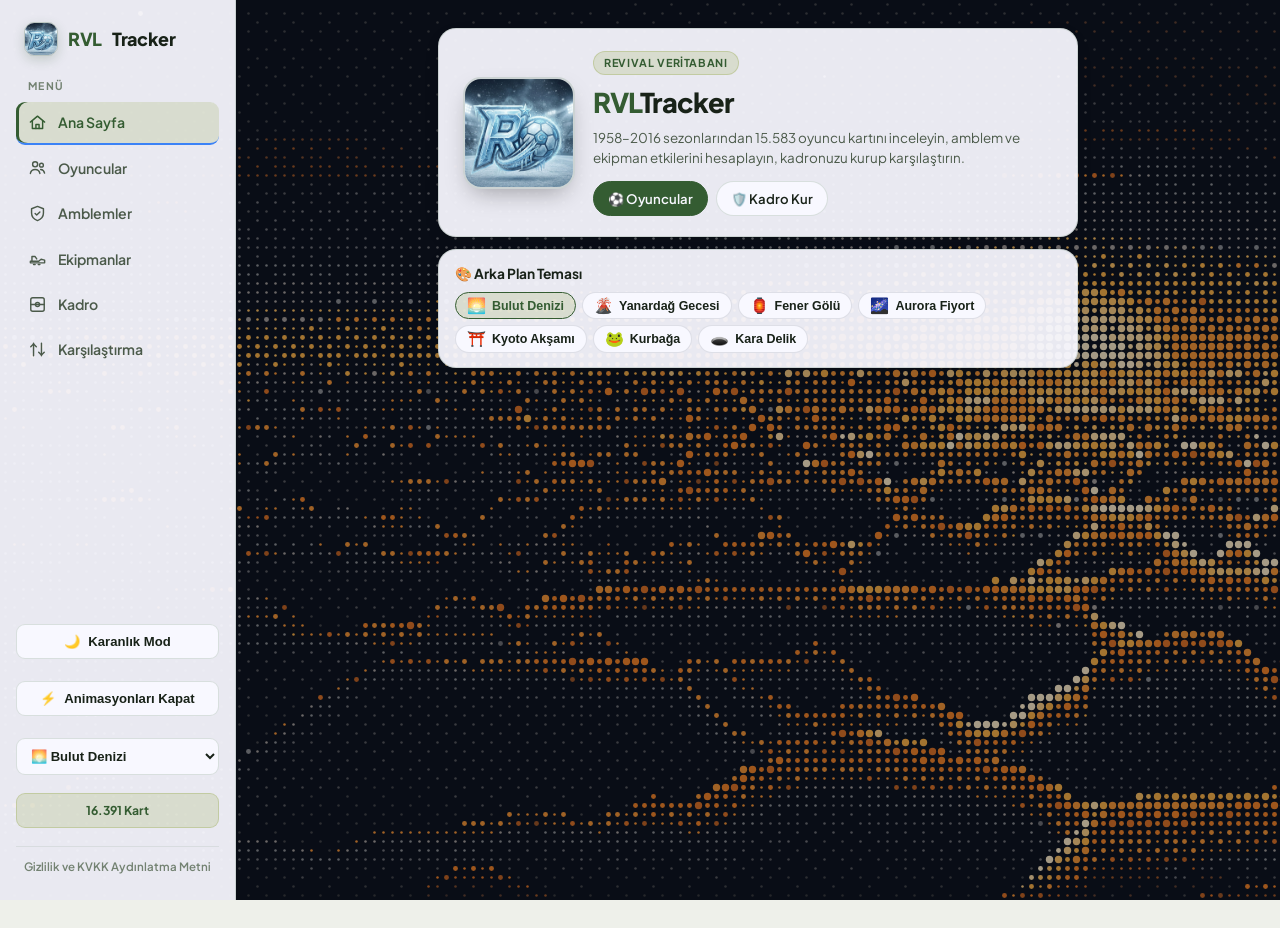
==== commit c82647bb: "v2.0.0.2" ====
--- a/index.html
+++ b/index.html
@@ -42,24 +42,24 @@
           <option value="frog">🐸 Kurbağa</option>
           <option value="black-hole">🕳️ Kara Delik</option>
         </select>
-        <a href="index.html" class="brand" data-nav="home">
+        <a href="/" class="brand" data-nav="home">
           <img class="brand-logo-img" src="assets/favicon.png" alt="RVL" />
           <span class="brand-rvl">RVL</span><span class="brand-tracker">Tracker</span>
         </a>
         <nav class="nav-links" id="mainNav">
-          <a class="nav-link active" href="index.html" data-tab="home"><span class="nav-ico"><svg viewBox="0 0 24 24" fill="none" stroke="currentColor" stroke-width="1.8" stroke-linecap="round" stroke-linejoin="round"><path d="M3 11.5 12 4l9 7.5"/><path d="M5.5 10v9.5h13V10"/><path d="M10 19.5v-5h4v5"/></svg></span><span class="nav-txt">Ana Sayfa</span></a>
-          <a class="nav-link" href="oyuncular.html" data-tab="players"><span class="nav-ico"><svg viewBox="0 0 24 24" fill="none" stroke="currentColor" stroke-width="1.8" stroke-linecap="round" stroke-linejoin="round"><circle cx="9" cy="8" r="3.2"/><path d="M3 19.5c.6-3.3 3-5 6-5s5.4 1.7 6 5"/><circle cx="17" cy="9" r="2.4"/><path d="M16 14.6c2.4.2 4.3 1.7 4.9 4.4"/></svg></span><span class="nav-txt">Oyuncular</span></a>
-          <a class="nav-link" href="amblemler.html" data-tab="emblems"><span class="nav-ico"><svg viewBox="0 0 24 24" fill="none" stroke="currentColor" stroke-width="1.8" stroke-linecap="round" stroke-linejoin="round"><path d="M12 3 4.5 6v5.5c0 4.6 3.1 8 7.5 9.5 4.4-1.5 7.5-4.9 7.5-9.5V6z"/><path d="m9 12 2 2 4-4"/></svg></span><span class="nav-txt">Amblemler</span></a>
-          <a class="nav-link" href="ekipmanlar.html" data-tab="equipments"><span class="nav-ico"><svg viewBox="0 0 24 24" fill="none" stroke="currentColor" stroke-width="1.8" stroke-linecap="round" stroke-linejoin="round"><path d="M3 15.5h10.5l3-2.5 4.5 1v3.5H3z"/><path d="M5 15.5V9.5h4l2 3"/><path d="M7 19.5h2M13 19.5h2"/></svg></span><span class="nav-txt">Ekipmanlar</span></a>
-          <a class="nav-link" href="kadro.html" data-tab="squad"><span class="nav-ico"><svg viewBox="0 0 24 24" fill="none" stroke="currentColor" stroke-width="1.8" stroke-linecap="round" stroke-linejoin="round"><rect x="3.5" y="3.5" width="17" height="17" rx="2.5"/><path d="M3.5 12h17"/><circle cx="12" cy="12" r="2.6"/></svg></span><span class="nav-txt">Kadro</span></a>
-          <a class="nav-link" href="karsilastirma.html" data-tab="compare"><span class="nav-ico"><svg viewBox="0 0 24 24" fill="none" stroke="currentColor" stroke-width="1.8" stroke-linecap="round" stroke-linejoin="round"><path d="M7 4v16M17 4v16"/><path d="M3.5 8.5 7 5l3.5 3.5M13.5 15.5 17 19l3.5-3.5"/></svg></span><span class="nav-txt">Karşılaştırma</span></a>
+          <a class="nav-link active" href="/" data-tab="home"><span class="nav-ico"><svg viewBox="0 0 24 24" fill="none" stroke="currentColor" stroke-width="1.8" stroke-linecap="round" stroke-linejoin="round"><path d="M3 11.5 12 4l9 7.5"/><path d="M5.5 10v9.5h13V10"/><path d="M10 19.5v-5h4v5"/></svg></span><span class="nav-txt">Ana Sayfa</span></a>
+          <a class="nav-link" href="/oyuncular" data-tab="players"><span class="nav-ico"><svg viewBox="0 0 24 24" fill="none" stroke="currentColor" stroke-width="1.8" stroke-linecap="round" stroke-linejoin="round"><circle cx="9" cy="8" r="3.2"/><path d="M3 19.5c.6-3.3 3-5 6-5s5.4 1.7 6 5"/><circle cx="17" cy="9" r="2.4"/><path d="M16 14.6c2.4.2 4.3 1.7 4.9 4.4"/></svg></span><span class="nav-txt">Oyuncular</span></a>
+          <a class="nav-link" href="/amblemler" data-tab="emblems"><span class="nav-ico"><svg viewBox="0 0 24 24" fill="none" stroke="currentColor" stroke-width="1.8" stroke-linecap="round" stroke-linejoin="round"><path d="M12 3 4.5 6v5.5c0 4.6 3.1 8 7.5 9.5 4.4-1.5 7.5-4.9 7.5-9.5V6z"/><path d="m9 12 2 2 4-4"/></svg></span><span class="nav-txt">Amblemler</span></a>
+          <a class="nav-link" href="/ekipmanlar" data-tab="equipments"><span class="nav-ico"><svg viewBox="0 0 24 24" fill="none" stroke="currentColor" stroke-width="1.8" stroke-linecap="round" stroke-linejoin="round"><path d="M3 15.5h10.5l3-2.5 4.5 1v3.5H3z"/><path d="M5 15.5V9.5h4l2 3"/><path d="M7 19.5h2M13 19.5h2"/></svg></span><span class="nav-txt">Ekipmanlar</span></a>
+          <a class="nav-link" href="/kadro" data-tab="squad"><span class="nav-ico"><svg viewBox="0 0 24 24" fill="none" stroke="currentColor" stroke-width="1.8" stroke-linecap="round" stroke-linejoin="round"><rect x="3.5" y="3.5" width="17" height="17" rx="2.5"/><path d="M3.5 12h17"/><circle cx="12" cy="12" r="2.6"/></svg></span><span class="nav-txt">Kadro</span></a>
+          <a class="nav-link" href="/karsilastirma" data-tab="compare"><span class="nav-ico"><svg viewBox="0 0 24 24" fill="none" stroke="currentColor" stroke-width="1.8" stroke-linecap="round" stroke-linejoin="round"><path d="M7 4v16M17 4v16"/><path d="M3.5 8.5 7 5l3.5 3.5M13.5 15.5 17 19l3.5-3.5"/></svg></span><span class="nav-txt">Karşılaştırma</span></a>
         </nav>
       </div>
       <div class="nav-right">
         <span class="db-badge" id="dbBadge">15.583 Kart</span>
       </div>
       <div class="sidebar-legal">
-        <a href="gizlilik.html" class="sidebar-legal-link">Gizlilik ve KVKK Aydınlatma Metni</a>
+        <a href="/gizlilik" class="sidebar-legal-link">Gizlilik ve KVKK Aydınlatma Metni</a>
       </div>
     </div>
   </header>
@@ -76,8 +76,8 @@
               1958–2016 sezonlarından 15.583 oyuncu kartını inceleyin, amblem ve ekipman etkilerini hesaplayın, kadronuzu kurup karşılaştırın.
             </p>
             <div class="home-cta-row">
-              <a href="oyuncular.html" class="home-cta-primary">⚽ Oyuncular</a>
-              <a href="kadro.html" class="home-cta-secondary">🛡️ Kadro Kur</a>
+              <a href="/oyuncular" class="home-cta-primary">⚽ Oyuncular</a>
+              <a href="/kadro" class="home-cta-secondary">🛡️ Kadro Kur</a>
             </div>
           </div>
           <div class="home-hero-logo-wrap">
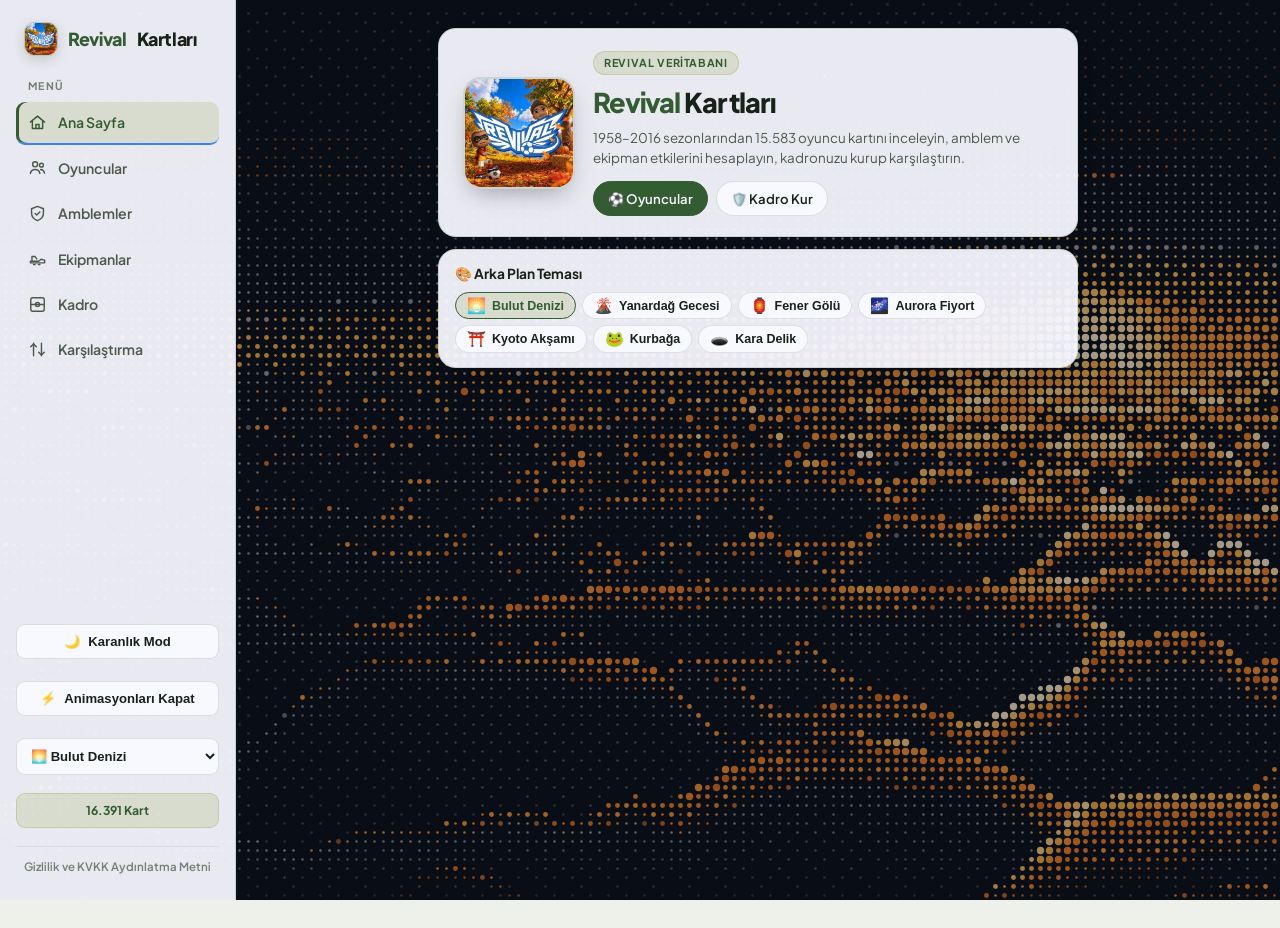
==== commit 999fe3fc: "v2.0.0.3" ====
--- a/index.html
+++ b/index.html
@@ -3,23 +3,24 @@
 <head>
   <meta charset="UTF-8" />
   <meta name="viewport" content="width=device-width, initial-scale=1.0" />
-  <title>RVLTracker — Ana Sayfa</title>
-  <meta name="description" content="Revival oyuncu kartları veritabanı ve kadro kurucu: 16.391 kart, istatistikler, takım ruhu amblemleri, ekipman simülatörü ve oyuncu karşılaştırma." />
-  <meta name="theme-color" content="#38bdf8" />
+  <title>Revival Kartları — Ana Sayfa</title>
+  <meta name="description" content="Revival oyuncu kartları veritabanı ve kadro kurucu: 15.583+ kart, detaylı istatistikler, takım ruhu amblemleri, ekipman simülatörü ve oyuncu karşılaştırma." />
+  <meta name="theme-color" content="#1d7afc" />
   <meta property="og:type" content="website" />
-  <meta property="og:site_name" content="RVLTracker" />
-  <meta property="og:url" content="https://rvltracker.com.tr/" />
-  <meta property="og:title" content="RVLTracker · Revival Kart Veritabanı" />
-  <meta property="og:description" content="Revival oyuncu kartları veritabanı ve kadro kurucu: 16.391 kart, istatistikler, takım ruhu amblemleri, ekipman simülatörü ve oyuncu karşılaştırma." />
-  <meta property="og:image" content="https://rvltracker.com.tr/assets/og-banner.png" />
-  <meta property="og:image:width" content="1200" />
-  <meta property="og:image:height" content="630" />
-  <meta name="twitter:card" content="summary_large_image" />
-  <meta name="twitter:title" content="RVLTracker · Revival Kart Veritabanı" />
-  <meta name="twitter:description" content="Revival oyuncu kartları veritabanı ve kadro kurucu: 16.391 kart, istatistikler, takım ruhu amblemleri, ekipman simülatörü ve oyuncu karşılaştırma." />
-  <meta name="twitter:image" content="https://rvltracker.com.tr/assets/og-banner.png" />
-  <link rel="icon" type="image/png" href="assets/favicon.png" />
-  <link rel="apple-touch-icon" href="assets/favicon.png" />
+  <meta property="og:site_name" content="Revival Kartları" />
+  <meta property="og:url" content="https://revival.kartlar.workers.dev/" />
+  <meta property="og:title" content="Revival Kartları · Revival Kart Veritabanı" />
+  <meta property="og:description" content="Revival oyuncu kartları veritabanı ve kadro kurucu: 15.583+ kart, detaylı istatistikler, takım ruhu amblemleri, ekipman simülatörü ve oyuncu karşılaştırma." />
+  <meta property="og:image" content="https://revival.kartlar.workers.dev/assets/logo.jpg" />
+  <meta property="og:image:type" content="image/jpeg" />
+  <meta property="og:image:width" content="400" />
+  <meta property="og:image:height" content="400" />
+  <meta name="twitter:card" content="summary" />
+  <meta name="twitter:title" content="Revival Kartları · Revival Kart Veritabanı" />
+  <meta name="twitter:description" content="Revival oyuncu kartları veritabanı ve kadro kurucu: 15.583+ kart, detaylı istatistikler, takım ruhu amblemleri, ekipman simülatörü ve oyuncu karşılaştırma." />
+  <meta name="twitter:image" content="https://revival.kartlar.workers.dev/assets/logo.jpg" />
+  <link rel="icon" type="image/jpeg" href="assets/logo.jpg" />
+  <link rel="apple-touch-icon" href="assets/logo.jpg" />
   <link rel="preconnect" href="https://fonts.googleapis.com">
   <link rel="preconnect" href="https://fonts.gstatic.com" crossorigin>
   <link href="https://fonts.googleapis.com/css2?family=Plus+Jakarta+Sans:wght@400;500;600;700;800&display=swap" rel="stylesheet">
@@ -43,8 +44,8 @@
           <option value="black-hole">🕳️ Kara Delik</option>
         </select>
         <a href="/" class="brand" data-nav="home">
-          <img class="brand-logo-img" src="assets/favicon.png" alt="RVL" />
-          <span class="brand-rvl">RVL</span><span class="brand-tracker">Tracker</span>
+          <img class="brand-logo-img" src="assets/logo.jpg" alt="RVL" />
+          <span class="brand-rvl">Revival</span> <span class="brand-tracker">Kartları</span>
         </a>
         <nav class="nav-links" id="mainNav">
           <a class="nav-link active" href="/" data-tab="home"><span class="nav-ico"><svg viewBox="0 0 24 24" fill="none" stroke="currentColor" stroke-width="1.8" stroke-linecap="round" stroke-linejoin="round"><path d="M3 11.5 12 4l9 7.5"/><path d="M5.5 10v9.5h13V10"/><path d="M10 19.5v-5h4v5"/></svg></span><span class="nav-txt">Ana Sayfa</span></a>
@@ -71,7 +72,7 @@
         <div class="home-hero-layout">
           <div class="home-hero-text">
             <div class="home-badge">REVIVAL VERİTABANI</div>
-            <h1 class="home-title"><span>RVL</span>Tracker</h1>
+            <h1 class="home-title"><span>Revival</span> Kartları</h1>
             <p class="home-subtitle">
               1958–2016 sezonlarından 15.583 oyuncu kartını inceleyin, amblem ve ekipman etkilerini hesaplayın, kadronuzu kurup karşılaştırın.
             </p>
@@ -81,7 +82,7 @@
             </div>
           </div>
           <div class="home-hero-logo-wrap">
-            <img src="assets/favicon.png" alt="RVLTracker Logo" class="home-hero-logo" />
+            <img src="assets/logo.jpg" alt="Revival Kartları Logo" class="home-hero-logo" />
           </div>
         </div>
       </section>
@@ -124,7 +125,7 @@
     </div>
 
     <!-- ==================== 1. OYUNCULAR ==================== -->
-    <div id="view-players" class="page-view">
+    <div id="view-players" class="page-view hidden">
       <section class="hero-card rvl-deck-head">
         <div class="rvl-head-main">
           <span class="rvl-head-kicker">VERİTABANI • 1958–2016</span>
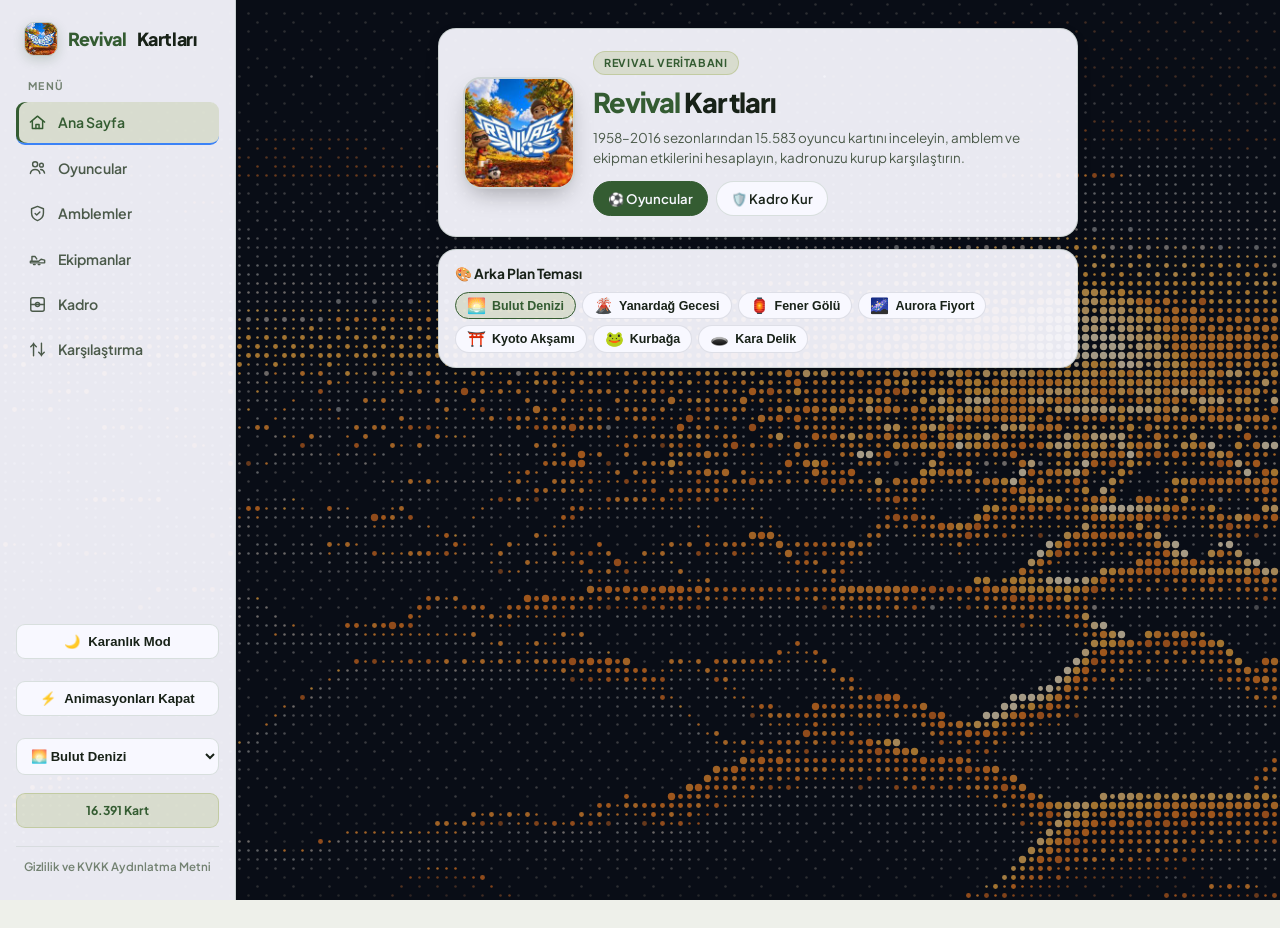
==== commit 0398ba07: "v2.0.0.4" ====
--- a/index.html
+++ b/index.html
@@ -23,9 +23,10 @@
   <link rel="apple-touch-icon" href="assets/logo.jpg" />
   <link rel="preconnect" href="https://fonts.googleapis.com">
   <link rel="preconnect" href="https://fonts.gstatic.com" crossorigin>
-  <link href="https://fonts.googleapis.com/css2?family=Plus+Jakarta+Sans:wght@400;500;600;700;800&display=swap" rel="stylesheet">
-  <link rel="stylesheet" href="styles.css" />
-  <link rel="stylesheet" href="theme-light.css" />
+  <link rel="preload" as="style" href="https://fonts.googleapis.com/css2?family=Plus+Jakarta+Sans:wght@400;500;600;700;800&display=swap" onload="this.onload=null;this.rel='stylesheet'" />
+  <noscript><link rel="stylesheet" href="https://fonts.googleapis.com/css2?family=Plus+Jakarta+Sans:wght@400;500;600;700;800&display=swap" /></noscript>
+  <link rel="stylesheet" href="styles.min.css" />
+  <link rel="stylesheet" href="theme-light.min.css" />
 </head>
 <body data-page="home">
   <script>try{if(localStorage.getItem("rvl_color_mode")==="dark")document.body.classList.add("theme-dark");if(localStorage.getItem("rvl_no_anim")==="1")document.body.classList.add("no-anim");}catch(_){}</script>
@@ -44,7 +45,7 @@
           <option value="black-hole">🕳️ Kara Delik</option>
         </select>
         <a href="/" class="brand" data-nav="home">
-          <img class="brand-logo-img" src="assets/logo.jpg" alt="RVL" />
+          <img class="brand-logo-img" src="assets/logo-sm.jpg" alt="RVL" width="24" height="24" decoding="async" />
           <span class="brand-rvl">Revival</span> <span class="brand-tracker">Kartları</span>
         </a>
         <nav class="nav-links" id="mainNav">
@@ -82,7 +83,7 @@
             </div>
           </div>
           <div class="home-hero-logo-wrap">
-            <img src="assets/logo.jpg" alt="Revival Kartları Logo" class="home-hero-logo" />
+            <img src="assets/logo-hero.jpg" alt="Revival Kartları Logo" class="home-hero-logo" width="112" height="112" decoding="async" />
           </div>
         </div>
       </section>
@@ -710,10 +711,10 @@
   <!-- Çoklu Yüzen Oyuncu Kartları Konteyneri -->
   <div id="floatingCardsLayer"></div>
 
-  <script src="players-data.js"></script>
-  <script src="emblems-data.js"></script>
-  <script src="equipments-data.js"></script>
-  <script src="ascii-bg.js"></script>
-  <script src="app.js"></script>
+  <script defer src="players-data.js"></script>
+  <script defer src="emblems-data.js"></script>
+  <script defer src="equipments-data.js"></script>
+  <script defer src="ascii-bg.js"></script>
+  <script defer src="app.js"></script>
 </body>
 </html>
--- a/styles.min.css
+++ b/styles.min.css
@@ -0,0 +1 @@
+:root{--bg-body:#090d16;--bg-card:#111827;--bg-card-alt:#0f1624;--bg-input:#0b111e;--bg-hover:#172033;--border-color:#1e293b;--border-subtle:#162032;--text-main:#f1f5f9;--text-muted:#94a3b8;--text-dim:#64748b;--accent-green:#22c55e;--accent-blue:#3b82f6;--accent-amber:#f59e0b;--accent-red:#ef4444;--accent-purple:#a855f7;--accent-cyan:#06b6d4}*{box-sizing:border-box;margin:0;padding:0}body{font-family:'Inter',-apple-system,BlinkMacSystemFont,"Segoe UI",Roboto,sans-serif;background-color:var(--bg-body);color:var(--text-main);line-height:1.45;min-height:100vh;padding-bottom:80px}.navbar{background-color:#f6f7fb;border-bottom:1px solid var(--border-color);position:sticky;top:0;z-index:100}.nav-container{max-width:1240px;margin:0 auto;padding:0 20px;height:54px;display:flex;align-items:center;justify-content:space-between}.nav-left{display:flex;align-items:center;gap:24px}.brand{display:flex;align-items:center;gap:8px;text-decoration:none;font-weight:800;font-size:1.15rem;letter-spacing:-0.02em}.brand-icon{font-size:1.15rem}.brand-logo-img{width:24px;height:24px;border-radius:6px;object-fit:cover;border:1px solid rgba(125,211,252,0.45);box-shadow:0 0 10px rgba(56,189,248,0.25)}.brand-rvl{color:var(--accent-green)}.brand-tracker{color:var(--text-main)}.nav-links{display:flex;align-items:center;gap:6px}.nav-link{display:inline-flex;align-items:center;gap:6px;padding:6px 12px;border-radius:6px;font-size:0.84rem;font-weight:600;color:var(--text-muted);text-decoration:none;transition:all 0.15s ease}.nav-link.active,.nav-link:hover{color:var(--accent-green);background:rgba(34,197,94,0.1)}.db-badge{font-size:0.76rem;font-weight:600;color:var(--text-muted);background:var(--bg-card);border:1px solid var(--border-color);padding:4px 10px;border-radius:999px}.main-container{max-width:1240px;margin:22px auto;padding:0 20px;display:flex;flex-direction:column;gap:16px}.hero-card{background:linear-gradient(135deg,#f1f2f6 0%,#f4f5f9 100%);border:1px solid var(--border-color);border-radius:10px;padding:20px 24px}.hero-title{font-size:1.35rem;font-weight:800;color:var(--text-main);letter-spacing:-0.02em;margin-bottom:4px}.hero-subtitle{font-size:0.85rem;color:var(--text-muted)}.filter-panel{position:relative;z-index:40;background-color:var(--bg-card);border:1px solid var(--border-color);border-radius:10px;padding:16px 20px;display:flex;flex-direction:column;gap:14px}.filter-top-row{display:grid;grid-template-columns:1.5fr 1fr 0.8fr 1fr auto;gap:10px;align-items:center}.search-box{position:relative;display:flex;align-items:center}.search-icon{position:absolute;left:12px;color:var(--text-dim);pointer-events:none}.search-box input{width:100%;background:var(--bg-input);border:1px solid var(--border-color);color:var(--text-main);padding:8px 32px 8px 35px;border-radius:7px;font-size:0.85rem;outline:none;transition:border-color 0.15s}.search-box input:focus{border-color:var(--accent-blue)}.clear-input-btn{position:absolute;right:8px;background:none;border:none;color:var(--text-dim);cursor:pointer;font-size:0.85rem;padding:2px 5px}.clear-input-btn:hover{color:var(--text-main)}.filter-select{background:var(--bg-input);border:1px solid var(--border-color);color:var(--text-main);padding:8px 11px;border-radius:7px;font-size:0.84rem;outline:none;cursor:pointer}.filter-select:focus{border-color:var(--accent-blue)}.btn-outline{display:inline-flex;align-items:center;gap:6px;background:var(--bg-input);border:1px solid var(--border-color);color:var(--text-muted);padding:8px 13px;border-radius:7px;font-size:0.83rem;font-weight:600;cursor:pointer;white-space:nowrap;transition:all 0.15s}.btn-outline:hover,.btn-outline.active{color:var(--text-main);border-color:var(--accent-blue);background:rgba(59,130,246,0.12)}.adv-filter-panel{border-top:1px solid var(--border-color);padding-top:12px}.adv-grid{display:grid;grid-template-columns:repeat(8,1fr);gap:10px;align-items:end}.adv-item{display:flex;flex-direction:column;gap:4px}.adv-item label{font-size:0.72rem;font-weight:700;color:var(--text-muted);text-transform:uppercase}.adv-item input{background:var(--bg-input);border:1px solid var(--border-color);color:var(--text-main);padding:7px 9px;border-radius:6px;font-size:0.83rem;width:100%}.btn-reset{background:rgba(239,68,68,0.12);border:1px solid rgba(239,68,68,0.35);color:#b91c1c;padding:7px 12px;border-radius:6px;font-size:0.8rem;font-weight:600;cursor:pointer;transition:all 0.15s}.btn-reset:hover{background:rgba(239,68,68,0.22)}.filter-pills-row{display:flex;flex-direction:column;gap:10px;padding-top:6px}.filter-sub-grid{display:grid;grid-template-columns:repeat(auto-fit,minmax(300px,1fr));gap:10px}.pill-section{display:flex;align-items:center;gap:10px;flex-wrap:wrap;background:rgba(255,255,255,0.72);border:1px solid rgba(15,23,42,0.13);border-radius:8px;padding:8px 12px}.pill-label{font-size:0.68rem;font-weight:700;color:var(--text-muted);letter-spacing:0.06em;min-width:48px}.pill-group{display:flex;align-items:center;gap:5px;flex-wrap:wrap}.pill{background:rgba(255,255,255,0.9);border:1px solid #e1e5ec;color:var(--text-muted);font-size:0.73rem;font-weight:600;padding:4px 10px;border-radius:6px;cursor:pointer;transition:all 0.14s ease}.pill:hover{color:var(--text-main);border-color:#e1e5ec}.pill-fw{border-color:rgba(239,68,68,0.65)}.pill-fw:hover{border-color:#ef4444}.pill-fw.active{background:#dc2626;border-color:#ef4444;color:#fff}.pill-mf{border-color:rgba(34,197,94,0.65)}.pill-mf:hover{border-color:#22c55e}.pill-mf.active{background:#16a34a;border-color:#22c55e;color:#fff}.pill-df{border-color:rgba(59,130,246,0.65)}.pill-df:hover{border-color:#3b82f6}.pill-df.active{background:#2563eb;border-color:#3b82f6;color:#fff}.pill-gk{border-color:rgba(245,158,11,0.65)}.pill-gk:hover{border-color:#f59e0b}.pill-gk.active{background:#d97706;border-color:#f59e0b;color:#fff}.pill-gold{border-color:rgba(253,224,71,0.65)}.pill-gold:hover{border-color:#fde047}.pill-gold.active{background:linear-gradient(135deg,#f59e0b,#eab308);border-color:#fde047;color:#090d16}.pill-master{border-color:rgba(15,23,42,0.13)}.pill-master:hover{border-color:#b9c6d8}.pill-master.active{background:linear-gradient(135deg,#b9c6d8 0%,#ecedf1 100%);border-color:#b9c6d8;color:var(--text-main);text-shadow:0 1px 2px rgba(0,0,0,0.7)}.pill-elite{border-color:rgba(168,85,247,0.65)}.pill-elite:hover{border-color:#a855f7}.pill-elite.active{background:#7e22ce;border-color:#a855f7;color:#fff}.pill-rare{border-color:rgba(239,68,68,0.65)}.pill-rare:hover{border-color:#ef4444}.pill-rare.active{background:#dc2626;border-color:#ef4444;color:#fff}.pill-special{border-color:rgba(249,115,22,0.65)}.pill-special:hover{border-color:#f97316}.pill-special.active{background:#ea580c;border-color:#f97316;color:#fff}.pill-normal{border-color:rgba(15,23,42,0.13)}.pill-normal:hover{border-color:#94a3b8}.pill-normal.active{background:#475569;border-color:#94a3b8;color:var(--text-main)}.pill-region{border-color:rgba(56,189,248,0.65)}.pill-region:hover{border-color:#38bdf8}.pill-region.active{background:#0284c7;border-color:#38bdf8;color:#fff}.filter-bottom-row{display:flex;align-items:center;justify-content:space-between;border-top:1px solid var(--border-subtle);padding-top:12px;flex-wrap:wrap;gap:12px}.spirit-level-wrap{display:flex;align-items:center;gap:18px;flex-wrap:wrap}.bottom-right-controls{display:flex;align-items:center;gap:18px;flex-wrap:wrap}.btn-spirit{display:inline-flex;align-items:center;gap:6px;background:#f1f2f6;border:1px solid #e1e5ec;color:var(--text-main);padding:6px 12px;border-radius:6px;font-size:0.78rem;font-weight:600;cursor:pointer;transition:all 0.15s}.btn-spirit:hover{border-color:var(--accent-amber);color:var(--text-main)}.spirit-badge{background:var(--accent-amber);color:#090d16;font-weight:800;font-size:0.7rem;padding:1px 6px;border-radius:99px}.level-control{display:flex;align-items:center;gap:9px}.level-label{font-size:0.72rem;font-weight:800;color:var(--text-dim);letter-spacing:0.05em}#levelSlider{width:120px;accent-color:var(--accent-green);cursor:pointer}.level-badge{background:#ecedf1;color:var(--text-main);font-size:0.76rem;font-weight:700;padding:2px 8px;border-radius:5px;min-width:28px;text-align:center}.results-counter{font-size:0.8rem;color:var(--text-muted);font-weight:500}.table-card{background-color:var(--bg-card);border:1px solid var(--border-color);border-radius:10px;overflow:hidden}.table-responsive{width:100%;overflow-x:auto}.players-table{width:100%;border-collapse:collapse;text-align:left;font-size:0.84rem}.players-table thead tr{background-color:#f5f6fa;border-bottom:1px solid var(--border-color)}.players-table th{padding:11px 10px;font-size:0.72rem;font-weight:800;color:var(--text-dim);letter-spacing:0.04em;user-select:none;white-space:nowrap}.players-table th[data-sort]{cursor:pointer;text-align:center}.players-table th[data-sort]:hover{color:var(--text-main)}.col-pos{width:64px;text-align:center !important}.col-name{min-width:170px}.col-team{min-width:165px}.col-year{width:64px;text-align:center !important}.col-grade{width:82px;text-align:center !important}.col-stat{width:56px;text-align:center !important}.col-pwr{width:66px;text-align:center !important;color:var(--accent-amber) !important}.col-cmp{width:50px;text-align:center !important}.player-row{border-bottom:1px solid var(--border-subtle);cursor:pointer;transition:background-color 0.1s ease}.player-row:hover{background-color:var(--bg-hover)}.player-row.expanded{background-color:#eff0f4}.player-row td{padding:9px 10px;vertical-align:middle;white-space:nowrap}.cell-center{text-align:center}.pos-badge{display:inline-block;font-size:0.7rem;font-weight:600;padding:2px 7px;border-radius:4px;min-width:40px;text-align:center}.pos-fw{background:rgba(220,38,38,0.10);border:1.5px solid rgba(239,68,68,0.78);color:#b91c1c}.pos-mf{background:rgba(22,163,74,0.10);border:1.5px solid rgba(34,197,94,0.78);color:#16a34a}.pos-df{background:rgba(37,99,235,0.10);border:1.5px solid rgba(59,130,246,0.78);color:#2563eb}.pos-gk{background:rgba(217,119,6,0.10);border:1.5px solid rgba(245,158,11,0.78);color:#b45309}.player-name-wrap{display:flex;align-items:center;gap:8px}.player-name-text{font-weight:700;color:var(--text-main)}.player-num{font-size:0.73rem;color:var(--text-dim);font-weight:600}.team-main{font-weight:600;color:var(--text-main);font-size:0.82rem}.team-sub{font-size:0.72rem;color:var(--text-dim);margin-left:4px}.year-text{color:var(--text-muted);font-weight:600;font-size:0.82rem}.grade-badge{display:inline-block;font-size:0.71rem;font-weight:700;padding:2px 8px;border-radius:4px;min-width:56px;text-align:center}.grade-Gold{background:rgba(250,204,21,0.22);color:#a16207;border:1px solid rgba(250,204,21,0.55);box-shadow:0 0 8px rgba(250,204,21,0.2)}.grade-Master{background:linear-gradient(135deg,#b9c6d8 0%,#ecedf1 100%);color:var(--text-main);border:1px solid #94a3b8;text-shadow:0 1px 2px rgba(0,0,0,0.75)}.grade-Elite{background:rgba(147,51,234,0.2);color:#7e22ce;border:1px solid rgba(168,85,247,0.4)}.grade-Rare{background:rgba(220,38,38,0.22);color:#b91c1c;border:1px solid rgba(239,68,68,0.45)}.grade-Special{background:rgba(234,88,12,0.22);color:#c2410c;border:1px solid rgba(249,115,22,0.45)}.grade-Normal{background:rgba(100,116,139,0.25);color:var(--text-muted);border:1px solid rgba(15,23,42,0.13)}.stat-cell{text-align:center;font-weight:400;font-variant-numeric:tabular-nums}.stat-s{color:#b45cff;font-weight:400}.stat-a{color:#ff1f3d;font-weight:400}.stat-b{color:#ea580c}.stat-c{color:#fdba74}.stat-d{color:var(--text-muted)}.pwr-pill{display:inline-block;font-weight:400;font-size:0.82rem;padding:2px 8px;border-radius:5px;min-width:36px;text-align:center}.pwr-high{background:rgba(245,158,11,0.18);color:#b45309;border:1px solid rgba(245,158,11,0.4)}.pwr-mid{background:rgba(34,197,94,0.15);color:#16a34a;border:1px solid rgba(34,197,94,0.35)}.pwr-low{background:rgba(148,163,184,0.12);color:var(--text-main);border:1px solid rgba(15,23,42,0.13)}.btn-cmp-row{background:#f5f6fa;border:1px solid #e1e5ec;color:var(--text-muted);width:26px;height:26px;border-radius:5px;font-weight:700;cursor:pointer;transition:all 0.12s}.btn-cmp-row:hover{border-color:var(--accent-green);color:var(--text-main)}.btn-cmp-row.selected{background:var(--accent-green);border-color:var(--accent-green);color:#090d16}.detail-row td{background-color:#0b111e;padding:18px 24px;border-bottom:1px solid var(--border-color)}.detail-popup-wrap{display:flex;align-items:flex-start;gap:28px;flex-wrap:wrap}.goley-card-popup{width:320px;border:2px solid #cbd5e1;border-radius:10px;overflow:hidden;background:#2b2d30;box-shadow:0 10px 28px rgba(0,0,0,0.65),inset 0 1px 0 rgba(255,255,255,0.25);font-family:'Inter',Tahoma,sans-serif;user-select:none}.goley-card-header{position:relative;color:#ffffff}.goley-header-Rare{background:linear-gradient(180deg,#d94844 0%,#b11f1b 66%,#820c09 100%)}.goley-header-Master{background:linear-gradient(180deg,#b9c6d8 0%,#4b5c73 64%,#1E293B 100%)}.goley-header-Elite{background:linear-gradient(180deg,#9333ea 0%,#6b21a8 66%,#4a1278 100%)}.goley-header-Special{background:linear-gradient(180deg,#f97316 0%,#c2410c 66%,#8c2706 100%)}.goley-header-Normal{background:linear-gradient(180deg,#64748b 0%,#3b4758 66%,#242c38 100%)}.goley-header-Gold{background:linear-gradient(180deg,#facc15 0%,#ca8a04 66%,#784505 100%)}.goley-header-top{display:flex;align-items:flex-start;justify-content:space-between;padding:10px 14px 8px 14px;gap:10px}.goley-title-block{display:flex;flex-direction:column;gap:2px}.goley-yr-name{font-size:1.08rem;font-weight:800;color:#ffffff;letter-spacing:0.01em;text-shadow:0 2px 3px rgba(0,0,0,0.7)}.goley-club-name{font-size:0.88rem;font-weight:700;color:#f8fafc;text-shadow:0 1px 3px rgba(0,0,0,0.7)}.goley-icons-right{display:flex;align-items:center;gap:8px}.goley-jersey-icon{position:relative;width:34px;height:30px;display:flex;align-items:center;justify-content:center}.goley-jersey-icon svg{width:34px;height:30px;filter:drop-shadow(0 1px 2px rgba(0,0,0,0.55))}.goley-jersey-num{position:absolute;top:7px;font-size:0.74rem;font-weight:900;color:#18181b;letter-spacing:-0.03em}.goley-feet-icon{display:flex;align-items:center;gap:2px;filter:drop-shadow(0 1px 2px rgba(0,0,0,0.5))}.goley-foot-svg{width:12px;height:26px}.goley-foot-active{fill:#ffffff}.goley-foot-dim{fill:rgba(255,255,255,0.32)}.goley-header-sub{background:rgba(0,0,0,0.28);border-top:1px solid rgba(255,255,255,0.14);padding:5px 14px;font-size:0.85rem;font-weight:700;color:#d1d5db;text-shadow:0 1px 2px rgba(0,0,0,0.75)}.goley-stats-grid{display:grid;grid-template-columns:1fr 1fr;background:#2b2d30;position:relative;padding:6px 0;border-top:1px solid #18191c;border-bottom:1px solid #18191c}.goley-stats-grid::after{content:"";position:absolute;top:6px;bottom:6px;left:50%;width:2px;background:#1d1f22;box-shadow:1px 0 0 rgba(255,255,255,0.06);transform:translateX(-50%)}.goley-stat-item{display:flex;align-items:center;justify-content:space-between;padding:3.5px 16px;font-size:0.84rem}.goley-stat-item:nth-child(4n+1),.goley-stat-item:nth-child(4n+2){background:rgba(255,255,255,0.025)}.goley-stat-label{color:#f1f5f9;font-weight:700;text-shadow:0 1px 2px rgba(0,0,0,0.8)}.goley-stat-num{font-weight:800;font-variant-numeric:tabular-nums;text-shadow:0 1px 2px rgba(0,0,0,0.85)}.gstat-gray{color:#9ca3af}.gstat-lorange{color:#fde68a}.gstat-dorange{color:#fb923c}.gstat-red{color:#c81e1e}.gstat-purple{color:#b45cff}.goley-stat-plus{font-size:0.66rem;font-weight:700;color:#4ade80;margin-right:5px;vertical-align:1px}.goley-stat-diff-pos{font-size:0.68rem;font-weight:800;color:#4ade80;margin-right:5px;vertical-align:1px}.goley-stat-diff-neg{font-size:0.68rem;font-weight:800;color:#ff4d4f;margin-right:5px;vertical-align:1px}.goley-header-Master{position:relative;overflow:hidden;background:linear-gradient(115deg,#ff9ad5 0%,#ffe27a 14%,#b8f58a 28%,#7ef0d8 42%,#8fc8ff 56%,#c9a4ff 70%,#ff9ad5 84%,#ffe27a 100%);background-size:300% 300%;animation:holoShift 6s ease-in-out infinite}.goley-header-Master>*{position:relative;z-index:2}.goley-header-Master .holo-hex,.goley-header-Master .holo-shine{position:absolute;inset:0;pointer-events:none}.goley-header-Master .holo-hex{z-index:1;opacity:0.45;mix-blend-mode:soft-light;background-image:url("data:image/svg+xml,%3Csvg xmlns='http://www.w3.org/2000/svg' width='24' height='41.57' viewBox='0 0 24 41.57'%3E%3Cg fill='none' stroke='%23ffffff' stroke-width='1.6'%3E%3Cpath d='M12 0 L24 6.93 L24 20.78 L12 27.71 L0 20.78 L0 6.93 Z'/%3E%3Cpath d='M0 34.64 L12 27.71 L24 34.64 L24 48.5'/%3E%3C/g%3E%3C/svg%3E");background-size:18px 31px;animation:holoHexPulse 3.5s ease-in-out infinite}.goley-header-Master .holo-shine{z-index:1;background:linear-gradient(100deg,transparent 0%,transparent 35%,rgba(255,255,255,0.65) 48%,rgba(255,255,255,0.15) 55%,transparent 65%,transparent 100%);background-size:250% 100%;animation:holoSweep 2.8s linear infinite;mix-blend-mode:overlay}.goley-header-Master .goley-yr-name,.goley-header-Master .goley-club-name{color:#ffffff;text-shadow:0 1px 2px rgba(0,0,0,0.85),0 0 6px rgba(0,0,0,0.45)}.goley-header-Master .goley-header-sub{background:rgba(15,23,42,0.42);color:#f8fafc;border-top:1px solid rgba(255,255,255,0.35)}@keyframes holoShift{0%{background-position:0% 50%}50%{background-position:100% 50%}100%{background-position:0% 50%}}@keyframes holoSweep{0%{background-position:150% 0}100%{background-position:-100% 0}}@keyframes holoHexPulse{0%,100%{opacity:0.30}50%{opacity:0.60}}.spirit-item select.filter-select{width:100%}.emblem-preview{margin-top:16px;display:flex;flex-direction:column;gap:12px}.emb-eff-list{display:flex;flex-direction:column;gap:4px}.emb-eff-row{display:flex;align-items:center;gap:12px;padding:6px 10px;border-radius:6px;background:#f6f7fb;border:1px solid var(--border-subtle);font-size:0.8rem;color:var(--text-dim)}.emb-eff-row.active{color:var(--text-main);border-color:rgba(245,158,11,0.45);background:rgba(245,158,11,0.08)}.emb-eff-star{min-width:70px;color:#475569;letter-spacing:1px}.emb-eff-row.active .emb-eff-star{color:#b45309}.emb-total-grid{display:grid;grid-template-columns:repeat(6,1fr);gap:6px}.emb-total-cell{display:flex;flex-direction:column;align-items:center;gap:2px;padding:8px 4px;border-radius:6px;background:#f6f7fb;border:1px solid var(--border-color)}.emb-total-label{font-size:0.68rem;font-weight:800;color:var(--text-dim)}.emb-total-full{font-size:0.95rem;font-weight:800;color:#16a34a}.emb-total-half{font-size:0.68rem;font-weight:600;color:#b45309}.emb-rules{display:flex;flex-direction:column;gap:4px;font-size:0.74rem;color:var(--text-muted);background:#f6f7fb;border:1px solid var(--border-subtle);border-radius:6px;padding:10px 12px}.emb-rules strong{color:var(--text-main)}.emb-mode-full{color:#16a34a !important}.emb-mode-half{color:#b45309 !important}.emb-mode-none{color:var(--text-muted) !important}.modal-box{max-width:600px}.goley-card-footer{background:linear-gradient(180deg,#4b4e54 0%,#3e4147 100%);border-top:1px solid #63676e;padding:10px 12px 12px 12px;display:flex;flex-direction:column;gap:8px}.goley-lvl-row{display:flex;align-items:center;gap:12px;padding:0 2px}.goley-lvl-text{font-style:italic;font-weight:800;color:#e2e8f0;font-size:0.88rem;text-shadow:0 1px 2px rgba(0,0,0,0.8);min-width:44px}.goley-lvl-text strong{font-size:1.25rem;color:#ffffff;margin-left:2px}.goley-lvl-bar-track{flex:1;height:11px;background:#33363b;border:1px solid #222428;border-radius:99px;box-shadow:inset 0 1px 3px rgba(0,0,0,0.65);overflow:hidden}.goley-lvl-bar-fill{height:100%;background:linear-gradient(90deg,#22c55e,#eab308);border-radius:99px}.goley-skill-slots{display:grid;grid-template-columns:1fr 1fr;gap:6px}.goley-skill-box{position:relative;height:30px;background:#3a3d42;border:1px solid #232529;border-radius:5px;box-shadow:inset 0 1px 2px rgba(0,0,0,0.5),0 1px 0 rgba(255,255,255,0.08);display:flex;align-items:center;justify-content:center;padding:0 8px;font-size:0.78rem;font-weight:700;color:#e5e7eb;text-shadow:0 1px 2px rgba(0,0,0,0.8)}.goley-skill-box.has-skill{justify-content:flex-start;padding-left:26px}.goley-s-shield{position:absolute;left:4px;top:3px;width:18px;height:21px;background:linear-gradient(180deg,#ffffff 0%,#cbd5e1 100%);border:1.5px solid #0284c7;border-radius:3px 3px 9px 9px;display:flex;align-items:center;justify-content:center;font-style:italic;font-weight:900;font-size:0.72rem;color:#0284c7;text-shadow:none;box-shadow:0 1px 3px rgba(0,0,0,0.5)}.detail-side-info{display:flex;flex-direction:column;gap:10px;background:#0f1624;border:1px solid var(--border-color);border-radius:8px;padding:14px 18px;font-size:0.81rem;color:var(--text-muted);min-width:240px}.detail-side-row{display:flex;align-items:center;justify-content:space-between;gap:16px;border-bottom:1px solid var(--border-subtle);padding-bottom:6px}.detail-side-row:last-child{border-bottom:none;padding-bottom:0}.detail-side-row strong{color:var(--text-main)}.substat-bar-bg{height:7px;background:#eff0f4;border-radius:99px;overflow:hidden}.substat-bar-fill{height:100%;border-radius:99px}.pagination-bar{display:flex;align-items:center;justify-content:space-between;padding:12px 18px;background-color:#f5f6fa;border-top:1px solid var(--border-color);flex-wrap:wrap;gap:10px}.page-info{font-size:0.8rem;color:var(--text-muted)}.page-buttons{display:flex;align-items:center;gap:5px}.page-btn{background:#f1f2f6;border:1px solid #e1e5ec;color:var(--text-main);padding:5px 11px;border-radius:5px;font-size:0.78rem;font-weight:600;cursor:pointer}.page-btn:hover:not(:disabled){border-color:var(--accent-blue);color:var(--text-main)}.page-btn.active{background:var(--accent-green);border-color:var(--accent-green);color:#090d16;font-weight:800}.page-btn:disabled{opacity:0.4;cursor:default}.compare-bar{position:fixed;bottom:0;left:0;right:0;background:#f3f4f8;border-top:1px solid #e1e5ec;padding:10px 20px;z-index:200;box-shadow:0 -8px 25px rgba(20,24,40,0.12)}.compare-bar-inner{max-width:1240px;margin:0 auto;display:flex;align-items:center;justify-content:space-between;gap:16px;flex-wrap:wrap}.compare-slots{display:flex;align-items:center;gap:10px;flex-wrap:wrap}.cmp-chip{display:inline-flex;align-items:center;gap:8px;background:#ecedf1;border:1px solid #e1e5ec;padding:5px 10px;border-radius:6px;font-size:0.79rem;font-weight:600}.cmp-chip button{background:none;border:none;color:var(--text-muted);cursor:pointer;font-size:0.8rem}.compare-actions{display:flex;align-items:center;gap:8px}.btn-compare-go{background:var(--accent-green);border:none;color:#090d16;padding:7px 15px;border-radius:6px;font-size:0.82rem;font-weight:800;cursor:pointer}.btn-compare-clear{background:#ecedf1;border:1px solid #e1e5ec;color:var(--text-main);padding:7px 12px;border-radius:6px;font-size:0.8rem;cursor:pointer}.modal-backdrop{position:fixed;inset:0;background:rgba(5,8,15,0.78);display:flex;align-items:center;justify-content:center;z-index:300;padding:20px}.modal-box{background:#f3f4f8;border:1px solid #e1e5ec;border-radius:10px;width:100%;max-width:520px;max-height:90vh;display:flex;flex-direction:column;overflow:hidden}.modal-box.modal-lg{max-width:920px}.modal-header{display:flex;align-items:center;justify-content:space-between;padding:14px 18px;background:#f5f6fa;border-bottom:1px solid var(--border-color)}.modal-header h3{font-size:0.98rem;font-weight:800}.modal-close{background:none;border:none;color:var(--text-muted);font-size:1.05rem;cursor:pointer}.modal-body{padding:18px;overflow-y:auto}.modal-desc{font-size:0.83rem;color:var(--text-muted);margin-bottom:14px}.spirit-grid{display:grid;grid-template-columns:repeat(2,1fr);gap:12px}.spirit-item{display:flex;flex-direction:column;gap:4px}.spirit-item label{font-size:0.76rem;color:var(--text-muted);font-weight:600}.spirit-item input{background:var(--bg-input);border:1px solid var(--border-color);color:var(--text-main);padding:7px 10px;border-radius:6px}.modal-footer{margin-top:18px;display:flex;justify-content:flex-end;gap:10px}.cmp-table{width:100%;border-collapse:collapse;font-size:0.82rem}.cmp-table th,.cmp-table td{padding:7px 10px;border-bottom:1px solid var(--border-subtle);text-align:center}.cmp-table th:first-child,.cmp-table td:first-child{text-align:left;color:var(--text-muted);font-weight:600}.cmp-best{color:#a16207;font-weight:800}.loading-cell{text-align:center;padding:40px !important;color:var(--text-muted)}.hidden{display:none !important}@keyframes pageViewFadeIn{from{opacity:0;transform:translateY(6px)}to{opacity:1;transform:translateY(0)}}.page-view:not(.hidden){animation:pageViewFadeIn 0.18s ease-out}@media (max-width:960px){.filter-top-row{grid-template-columns:1fr 1fr}.adv-grid{grid-template-columns:repeat(2,1fr)}.substats-grid{grid-template-columns:1fr}}.nav-link{background:none;border:none;border-bottom:2px solid transparent;border-radius:0;padding:15px 12px;cursor:pointer;font-family:inherit}.nav-link.active{background:none;color:var(--text-main);border-bottom-color:#3b82f6}.nav-link:hover:not(.active){background:none;color:var(--text-main)}.breadcrumb{font-size:0.78rem;color:var(--text-dim)}.breadcrumb span{color:var(--text-muted);font-weight:600}.page-head{display:flex;flex-direction:column;gap:4px}.emb-filter-block{display:flex;flex-direction:column;gap:6px}.dot{display:inline-block;width:8px;height:8px;border-radius:50%;margin-right:6px}.dot-red{background:#ef4444}.dot-blue{background:#3b82f6}.dot-amber{background:#f59e0b}.dot-green{background:#22c55e}.emb-region-section{margin-top:18px;display:flex;flex-direction:column;gap:12px}.emb-region-title{display:flex;align-items:center;gap:8px;font-size:1rem;font-weight:800;color:var(--text-main)}.emb-cards-grid{display:grid;grid-template-columns:repeat(3,1fr);gap:14px}.emb-card{background:var(--bg-card);border:1px solid var(--border-color);border-radius:10px;padding:14px 16px;display:flex;flex-direction:column;gap:12px}.emb-card-head{display:flex;align-items:center;gap:12px}.emb-crest{width:44px;height:44px;border-radius:10px;background:#f6f7fb;border:1px solid #e1e5ec;display:flex;align-items:center;justify-content:center;font-weight:800;font-size:0.78rem;color:#2563eb;flex-shrink:0}.emb-card-title{font-weight:700;font-size:0.96rem;color:var(--text-main)}.emb-card-sub{font-size:0.76rem;color:var(--text-muted)}.emb-mode-switch{display:grid;grid-template-columns:1fr 1fr;background:#f6f7fb;border:1px solid var(--border-color);border-radius:7px;padding:3px;gap:3px}.emb-mode-btn{background:none;border:none;color:var(--text-muted);padding:6px 8px;border-radius:5px;font-size:0.76rem;font-weight:700;cursor:pointer}.emb-mode-btn.active{background:#4f6ef7;color:#ffffff}.emb-year-row{display:flex;align-items:center;justify-content:space-between;gap:8px;font-size:0.75rem;color:var(--text-muted)}.emb-year-select{background:var(--bg-input);border:1px solid var(--border-color);color:var(--text-main);padding:3px 8px;border-radius:5px;font-size:0.75rem}.emb-staff-row{display:flex;align-items:center;gap:6px;flex-wrap:wrap;font-size:0.74rem;color:var(--text-muted)}.emb-staff-pill{background:#eff0f4;border:1px solid #e1e5ec;color:var(--text-main);padding:2px 7px;border-radius:4px;font-size:0.71rem;font-weight:700}.emb-bars{display:flex;flex-direction:column;gap:6px}.emb-bar-row{display:grid;grid-template-columns:36px 1fr 28px;align-items:center;gap:8px;font-size:0.74rem}.emb-bar-label{color:var(--text-muted);font-weight:700}.emb-bar-track{height:6px;background:#f6f7fb;border-radius:99px;overflow:hidden}.emb-bar-fill{height:100%;background:#4f6ef7;border-radius:99px}.emb-bar-val{text-align:right;font-weight:700;color:var(--text-main)}.emb-card-stars{display:grid;grid-template-columns:repeat(5,1fr);gap:5px}.emb-star-btn{background:#f6f7fb;border:1px solid var(--border-color);color:var(--text-dim);padding:5px 2px;border-radius:5px;font-size:0.65rem;cursor:pointer}.emb-star-btn.s2{color:#b45309}.emb-star-btn.s3{color:#ef4444}.emb-star-btn.s4{color:#7e22ce}.emb-star-btn.s5{color:var(--text-main)}.emb-star-btn.active{background:#e2e8f0;color:#090d16;border-color:#ffffff;font-weight:800}.eq-count-label{font-size:0.76rem;color:var(--text-muted)}.eq-subtabs{display:grid;grid-template-columns:repeat(3,1fr);background:var(--bg-card);border:1px solid var(--border-color);border-radius:9px;padding:4px;gap:4px}.eq-subtab{background:none;border:none;color:var(--text-muted);padding:9px 12px;border-radius:7px;font-size:0.84rem;font-weight:700;cursor:pointer}.eq-subtab.active{background:#4f6ef7;color:#ffffff}.eq-subfilters{display:flex;flex-wrap:wrap;gap:18px;align-items:center}.eq-grid{display:grid;grid-template-columns:repeat(5,1fr);gap:12px}.eq-card{background:var(--bg-card);border:1px solid var(--border-color);border-radius:10px;padding:12px;display:flex;flex-direction:column;gap:8px}.eq-icon-box{height:92px;background:#f6f7fb;border:1px solid var(--border-subtle);border-radius:8px;display:flex;align-items:center;justify-content:center}.eq-card-title{font-size:0.86rem;font-weight:800;color:var(--text-main)}.eq-tags{display:flex;flex-wrap:wrap;gap:4px}.eq-tag{background:#f6f7fb;border:1px solid var(--border-color);color:var(--text-muted);font-size:0.69rem;font-weight:600;padding:2px 7px;border-radius:4px}.eq-buff-text{font-size:0.78rem;font-weight:700;color:#2563eb}.eq-skill-pill{background:rgba(245,158,11,0.12);border:1px solid rgba(245,158,11,0.45);color:#b45309;font-size:0.7rem;font-weight:700;padding:2px 7px;border-radius:4px}.eq-skill-card{background:var(--bg-card);border:1px solid var(--border-color);border-radius:10px;padding:14px 16px;display:flex;flex-direction:column;gap:8px}.squad-layout{display:grid;grid-template-columns:275px minmax(360px,1fr) 400px;gap:14px;align-items:start}.squad-left{display:flex;flex-direction:column;gap:12px}.squad-box{background:var(--bg-card);border:1px solid var(--border-color);border-radius:10px;padding:14px;display:flex;flex-direction:column;gap:10px}.squad-box-title{font-size:0.82rem;font-weight:800;color:var(--text-main)}.sq-emblem-pick{background:#f6f7fb;border:1px dashed #e1e5ec;color:var(--text-main);padding:18px 10px;border-radius:8px;font-size:0.8rem;font-weight:700;cursor:pointer}.sq-emblem-pick:hover{border-color:#4f6ef7;color:var(--text-main)}.sq-emblem-hint{font-size:0.73rem;color:var(--text-dim)}.sq-field{display:flex;flex-direction:column;gap:5px}.sq-field label{font-size:0.7rem;font-weight:800;color:var(--text-dim)}.sq-slider-head{display:flex;justify-content:space-between;font-size:0.72rem;color:var(--text-dim)}.sq-slider-head strong{color:var(--text-main)}.sq-stat-line{display:flex;align-items:center;justify-content:space-between;font-size:0.74rem;font-weight:700;color:var(--text-dim)}.sq-big-num{font-size:1.25rem;font-weight:800;color:var(--text-main)}.sq-amber{color:#b45309}.sq-actions{display:grid;grid-template-columns:1fr 1fr;gap:8px}.squad-pitch-wrap{background:var(--bg-card);border:1px solid var(--border-color);border-radius:10px;padding:14px}.squad-pitch{position:relative;width:100%;height:760px;border-radius:8px;overflow:hidden;border:2px solid rgba(255,255,255,0.22);background:repeating-linear-gradient(90deg,#194d2b 0px,#194d2b 48px,#1d5932 48px,#1d5932 96px)}.pitch-markings{position:absolute;inset:0;pointer-events:none}.pitch-half-line{position:absolute;left:0;right:0;top:50%;height:2px;background:rgba(255,255,255,0.25)}.pitch-center-circle{position:absolute;left:50%;top:50%;width:110px;height:110px;border:2px solid rgba(255,255,255,0.25);border-radius:50%;transform:translate(-50%,-50%)}.pitch-box-top,.pitch-box-bottom{position:absolute;left:50%;width:220px;height:82px;border:2px solid rgba(255,255,255,0.25);transform:translateX(-50%)}.pitch-box-top{top:0;border-top:none}.pitch-box-bottom{bottom:0;border-bottom:none}.sq-slots-layer{position:absolute;inset:0}.sq-slot{position:absolute;width:78px;height:92px;transform:translate(-50%,-50%);background:rgba(9,13,22,0.65);border:1.5px dashed rgba(255,255,255,0.35);border-radius:8px;display:flex;flex-direction:column;align-items:center;justify-content:center;gap:3px;cursor:pointer;padding:4px;text-align:center;transition:all 0.15s}.sq-slot:hover,.sq-slot.selected{border-color:#4ade80;box-shadow:0 0 12px rgba(74,222,128,0.45)}.sq-slot.filled{border-style:solid;background:rgba(15,23,42,0.92)}.sq-slot-role{font-size:0.66rem;font-weight:800;color:#cbd5e1}.sq-slot-name{font-size:0.69rem;font-weight:800;color:#ffffff;max-width:70px;overflow:hidden;text-overflow:ellipsis;white-space:nowrap}.sq-slot-pwr{font-size:0.72rem;font-weight:800;color:#fbbf24}.squad-pool{background:var(--bg-card);border:1px solid var(--border-color);border-radius:10px;padding:14px;display:flex;flex-direction:column;gap:10px}.sq-search-input{width:100%;background:var(--bg-input);border:1px solid var(--border-color);color:var(--text-main);padding:7px 10px;border-radius:6px;font-size:0.8rem}.sq-pool-toggles{display:flex;gap:6px}.sq-pool-toggles .pill.active{background:#4f6ef7;border-color:#60a5fa;color:#fff}.sq-pool-selects{display:grid;grid-template-columns:1fr 1fr;gap:8px}.sq-pool-selects label{display:block;font-size:0.66rem;font-weight:800;color:var(--text-dim);margin-bottom:3px}.sq-pool-selects select{width:100%}.sq-pool-level{display:flex;align-items:center;gap:8px}.sq-pool-level input{flex:1;accent-color:#4f6ef7}.sq-pool-grid{display:grid;grid-template-columns:repeat(3,minmax(0,1fr));gap:8px;max-height:490px;overflow-y:auto;overflow-x:hidden;padding-right:2px}.sq-pool-card{background:#f6f7fb;border:1px solid var(--border-color);border-radius:6px;padding:7px 6px;display:flex;flex-direction:column;align-items:center;gap:3px;cursor:pointer;text-align:center;min-width:0}.sq-pool-name,.sq-pool-meta{width:100%;white-space:nowrap;overflow:hidden;text-overflow:ellipsis}.sq-pool-card:hover{border-color:#4ade80}.sq-pool-card.g-Gold{border-top:3px solid #facc15}.sq-pool-card.g-Master{border-top:3px solid #b9c6d8}.sq-pool-card.g-Elite{border-top:3px solid #a855f7}.sq-pool-card.g-Rare{border-top:3px solid #ef4444}.sq-pool-card.g-Special{border-top:3px solid #f97316}.sq-pool-name{font-size:0.66rem;font-weight:800;color:var(--text-main);max-width:82px;overflow:hidden;text-overflow:ellipsis;white-space:nowrap}.sq-pool-meta{font-size:0.62rem;color:var(--text-dim)}.sq-pool-bot{display:flex;align-items:center;justify-content:space-between;width:100%;font-size:0.64rem;font-weight:800;color:#b45309;padding:0 2px}.modal-box.modal-xl{max-width:1120px}.compare-page-head{flex-direction:row;justify-content:space-between;align-items:center;flex-wrap:wrap;gap:12px}.compare-page-controls{display:flex;align-items:center;gap:14px}.compare-picker-row{position:relative}.cmp-search-dropdown{position:absolute;top:100%;left:0;right:0;background:#f3f4f8;border:1px solid #e1e5ec;border-radius:8px;margin-top:4px;max-height:280px;overflow-y:auto;z-index:90;box-shadow:0 12px 28px rgba(20,24,40,0.12)}.cmp-search-item{display:flex;align-items:center;justify-content:space-between;padding:8px 14px;cursor:pointer;border-bottom:1px solid var(--border-subtle);font-size:0.82rem}.cmp-search-item:hover{background:var(--bg-hover)}.compare-cards-grid{display:flex;flex-wrap:wrap;gap:18px;justify-content:flex-start;align-items:flex-start}.compare-card-slot{display:flex;flex-direction:column;gap:6px}.cmp-remove-btn{align-self:flex-end;background:rgba(239,68,68,0.15);border:1px solid rgba(239,68,68,0.4);color:#b91c1c;font-size:0.72rem;font-weight:700;padding:3px 9px;border-radius:5px;cursor:pointer}.cmp-empty-msg{background:var(--bg-card);border:1px dashed var(--border-color);border-radius:10px;padding:40px 20px;text-align:center;color:var(--text-muted);width:100%}@media (max-width:1050px){.emb-cards-grid{grid-template-columns:repeat(2,1fr)}.eq-grid{grid-template-columns:repeat(2,1fr)}.squad-layout{grid-template-columns:1fr}}@media (max-width:640px){.emb-cards-grid{grid-template-columns:1fr}}.compare-sequence{display:flex;align-items:flex-start;gap:12px;overflow-x:auto;padding:6px 4px 14px}.compare-card-slot{position:relative;flex:0 0 auto;border-radius:10px;padding:4px;background:#f3f4f8;border:2px solid #e1e5ec;box-shadow:0 4px 14px rgba(20,24,40,0.12)}.cmp-card-frame-0{border-color:#ef4444}.cmp-card-frame-1{border-color:#3b82f6}.cmp-card-frame-2{border-color:#22c55e}.cmp-card-frame-3{border-color:#f59e0b}.cmp-details-panel{flex:0 0 218px;background:#f3f4f8;border:1px solid #e1e5ec;border-radius:10px;padding:10px 8px;box-shadow:0 4px 14px rgba(20,24,40,0.12);align-self:stretch;display:flex;flex-direction:column;justify-content:flex-start}.cmp-details-title{text-align:center;font-size:0.96rem;font-weight:800;color:var(--text-main);padding-bottom:8px;margin-bottom:6px;border-bottom:1px solid #e1e5ec}.cmp-det-row{display:grid;grid-template-columns:34px 26px 1fr 26px 34px;align-items:center;gap:3px;padding:3.5px 2px;font-size:0.78rem;border-bottom:1px solid #e1e5ec;font-variant-numeric:tabular-nums}.cmp-det-row:last-child{border-bottom:none}.cmp-det-diff-l{text-align:left;font-weight:800;color:#b91c1c;font-size:0.72rem}.cmp-det-diff-r{text-align:right;font-weight:800;color:#b91c1c;font-size:0.72rem}.cmp-det-val{text-align:center;color:var(--text-muted);font-weight:600}.cmp-det-val.win{color:var(--text-main);font-weight:800}.cmp-det-label{text-align:center;color:var(--text-main);font-weight:700;font-size:0.76rem;white-space:nowrap}#asciiBgCanvas{position:fixed;inset:0;width:100%;height:100%;z-index:0;pointer-events:none;contain:strict;transform:translateZ(0)}.main-container{position:relative;z-index:1}.hero-card,.filter-panel,.table-card,.emb-card,.eq-card,.eq-skill-card,.squad-box,.squad-pitch-wrap,.squad-pool,.eq-subtabs,.cmp-details-panel,.cmp-empty-msg{background-color:rgba(17,24,39,0.94) !important}.floating-card-window{--glow-rgb:226,232,240;position:fixed;top:0;left:0;z-index:2500;display:flex;flex-direction:column;align-items:center;gap:8px;user-select:none;will-change:transform;contain:layout style}.floating-card-window[data-grade="Gold"]{--glow-rgb:250,204,21}.floating-card-window[data-grade="Elite"]{--glow-rgb:192,132,252}.floating-card-window[data-grade="Rare"]{--glow-rgb:248,113,113}.floating-card-window[data-grade="Special"]{--glow-rgb:251,146,60}.floating-card-window[data-grade="Normal"]{--glow-rgb:226,232,240}.floating-card-window[data-grade="Master"]{--glow-rgb:126,240,216}.floating-card-window .flip-card-scene{border-radius:10px;box-shadow:0 18px 36px rgba(0,0,0,0.58)}.floating-card-window.is-dragging .flip-card-scene{box-shadow:0 10px 20px rgba(0,0,0,0.42)}.floating-card-window.is-dragging .holo-hex,.floating-card-window.is-dragging .holo-shine{animation-play-state:paused !important;mix-blend-mode:normal !important}.floating-card-window.is-dragging .flip-card-inner:not(.is-flipped){transform-style:flat}.floating-card-window.is-dragging .flip-card-inner:not(.is-flipped) .flip-card-back{visibility:hidden}body.dragging-floating-card .navbar,body.dragging-floating-card .hero-card,body.dragging-floating-card .page-head,body.dragging-floating-card .filter-panel,body.dragging-floating-card .table-card,body.dragging-floating-card .squad-box,body.dragging-floating-card .squad-pool,body.dragging-floating-card .modal-box{backdrop-filter:none !important}.floating-card-window.hidden{display:none !important}@keyframes pageViewFadeIn{from{opacity:0;transform:translateY(6px)}to{opacity:1;transform:translateY(0)}}.page-view:not(.hidden){animation:pageViewFadeIn 0.18s ease-out}.floating-card-actions{width:288px;display:grid;grid-template-columns:1fr 1fr;gap:8px}.btn-card-flip{background:linear-gradient(180deg,#4f9cf9 0%,#2563eb 100%);border:1px solid #93c5fd;color:#ffffff;padding:7px 12px;border-radius:6px;font-size:0.84rem;font-weight:700;cursor:pointer;text-shadow:0 1px 2px rgba(0,0,0,0.45);box-shadow:0 3px 8px rgba(20,24,40,0.12)}.btn-card-flip:hover{filter:brightness(1.08)}.btn-card-close{background:linear-gradient(180deg,#e2e8f0 0%,#94a3b8 100%);border:1px solid #cbd5e1;color:#1e293b;padding:7px 12px;border-radius:6px;font-size:0.84rem;font-weight:700;cursor:pointer;box-shadow:0 3px 8px rgba(20,24,40,0.12)}.btn-card-close:hover{filter:brightness(1.06)}.flip-card-scene{position:relative;width:288px;height:468px;perspective:1200px;cursor:grab}.flip-card-scene:active{cursor:grabbing}.flip-card-inner{position:relative;width:100%;height:100%;transition:transform 0.58s cubic-bezier(0.22,1,0.36,1);transform-style:preserve-3d}.flip-card-inner.is-flipped{transform:rotateY(180deg)}.flip-card-face{position:absolute;inset:0;backface-visibility:hidden;-webkit-backface-visibility:hidden;border-radius:10px;overflow:hidden}.flip-card-back{transform:rotateY(180deg);background:#23252a;border:2px solid #94a3b8;overflow:hidden;display:flex;flex-direction:column}.flip-card-back .goley-card-popup{width:100%;height:100%;border:none;box-shadow:none;border-radius:0;display:flex;flex-direction:column}.flip-card-back .goley-card-header{padding:8px 10px 6px}.flip-card-back .goley-stats-grid{flex:1;padding:2px 0;display:grid;grid-template-columns:1fr 1fr;align-content:space-evenly}.flip-card-back .goley-stat-item{padding:1.5px 12px;font-size:0.78rem}.flip-card-back .goley-card-footer{padding:6px 10px 8px}.flip-card-back .goley-skill-slots{gap:5px;margin-top:5px}.flip-card-back .goley-skill-box{padding:4px 6px;font-size:0.72rem;overflow:hidden;white-space:nowrap;text-overflow:ellipsis}.flip-card-back .goley-skill-box.has-skill{padding-left:26px;justify-content:flex-start}.revival-card{width:100%;height:100%;display:flex;flex-direction:column;background:#1a1008;border:2.5px solid #e2e8f0;border-radius:10px;overflow:hidden;position:relative;font-family:"Plus Jakarta Sans","Inter",sans-serif;box-shadow:inset 0 0 0 1px rgba(255,255,255,0.35)}.revival-card.rc-grade-Gold{border-color:#fde047}.revival-card.rc-grade-Master{border-color:#e2e8f0}.revival-card.rc-grade-Elite{border-color:#d8b4fe}.revival-card.rc-grade-Rare{border-color:#fca5a5}.revival-card.rc-grade-Special{border-color:#d98236}.revival-card.rc-grade-Normal{border-color:#cbd5e1}.rc-top-grade{position:absolute;top:0;left:50%;transform:translateX(-50%);z-index:6;min-width:112px;text-align:center;font-size:0.72rem;font-weight:800;letter-spacing:0.03em;padding:2px 16px 3px;color:#f8fafc;background:linear-gradient(180deg,rgba(30,41,59,0.92),rgba(15,23,42,0.96));clip-path:polygon(0 0,100% 0,88% 100%,12% 100%);text-shadow:0 1px 2px rgba(0,0,0,0.9)}.rc-grade-Special .rc-top-grade{background:linear-gradient(180deg,#9b5822,#5f310d);color:#fde6c4}.rc-grade-Gold .rc-top-grade{background:linear-gradient(180deg,#ca8a04,#713f12);color:#fef08a}.rc-grade-Elite .rc-top-grade{background:linear-gradient(180deg,#7e22ce,#3b0764);color:#f3e8ff}.rc-grade-Rare .rc-top-grade{background:linear-gradient(180deg,#b91c1c,#7f1d1d);color:#fee2e2}.rc-grade-Normal .rc-top-grade{background:linear-gradient(180deg,#64748b,#334155);color:#f1f5f9}.rc-hero{position:relative;height:248px;overflow:hidden;background:linear-gradient(180deg,#c77024 0%,#e0ab7b 46%,#e7e7ea 100%)}.rc-grade-Gold .rc-hero{background:linear-gradient(180deg,#ca8a04 0%,#facc15 48%,#fef3c7 100%)}.rc-grade-Master .rc-hero{background:linear-gradient(135deg,#ff9ad5 0%,#ffe27a 28%,#7ef0d8 64%,#e2e8f0 100%)}.rc-grade-Elite .rc-hero{background:linear-gradient(180deg,#6d28d9 0%,#a855f7 48%,#ede9fe 100%)}.rc-grade-Rare .rc-hero{background:linear-gradient(180deg,#b91c1c 0%,#ef4444 48%,#fee2e2 100%)}.rc-grade-Special .rc-hero{background:linear-gradient(180deg,#c26a21 0%,#dea472 52%,#e6e7eb 100%)}.rc-grade-Normal .rc-hero{background:linear-gradient(180deg,#475569 0%,#94a3b8 52%,#e2e8f0 100%)}.rc-sunburst{position:absolute;inset:-45%;background:repeating-conic-gradient( from 0deg at 52% 52%,rgba(255,255,255,0.22) 0deg 6deg,transparent 6deg 14deg );-webkit-mask-image:radial-gradient(circle at 52% 52%,rgba(0,0,0,0.95) 18%,rgba(0,0,0,0.45) 75%);mask-image:radial-gradient(circle at 52% 52%,rgba(0,0,0,0.95) 18%,rgba(0,0,0,0.45) 75%);pointer-events:none}.rc-gloss{position:absolute;inset:0;background:linear-gradient(148deg,rgba(255,255,255,0.28) 0%,rgba(255,255,255,0.08) 44%,transparent 45%);pointer-events:none;z-index:3}.rc-pos-block{position:absolute;top:12px;left:12px;z-index:5;display:flex;flex-direction:column;align-items:flex-start}.rc-pos-code{font-size:2.05rem;font-weight:900;line-height:0.92;letter-spacing:-0.02em;color:#ffffff;text-shadow:0 2px 4px rgba(0,0,0,0.72),0 0 1px rgba(0,0,0,0.9)}.rc-pos-sub{font-size:0.82rem;font-weight:800;color:#ffffff;text-shadow:0 1px 3px rgba(0,0,0,0.85);margin:2px 0 12px 2px}.rc-cost-hex{width:38px;height:36px;margin-left:2px;background:linear-gradient(180deg,#cbd5e1 0%,#64748b 55%,#334155 100%);border:1.5px solid rgba(255,255,255,0.72);color:#ffffff;font-size:1.25rem;font-weight:900;display:flex;align-items:center;justify-content:center;clip-path:polygon(50% 0%,96% 24%,96% 76%,50% 100%,4% 76%,4% 24%);text-shadow:0 2px 3px rgba(0,0,0,0.85);box-shadow:inset 0 2px 4px rgba(255,255,255,0.45)}.rc-cost-hex span{font-style:italic;transform:translateX(-1px)}.rc-grade-Gold .rc-cost-hex{background:linear-gradient(180deg,#fde047,#ca8a04 60%,#854d0e)}.rc-grade-Elite .rc-cost-hex{background:linear-gradient(180deg,#c084fc,#7e22ce 60%,#4c1d95)}.rc-grade-Rare .rc-cost-hex{background:linear-gradient(180deg,#f87171,#dc2626 60%,#7f1d1d)}.rc-grade-Special .rc-cost-hex{background:linear-gradient(180deg,#f59e0b 0%,#c26114 55%,#7c3807 100%)}.rc-weather-box{position:absolute;top:10px;right:10px;z-index:5;width:28px;height:28px;border-radius:6px;background:rgba(15,23,42,0.55);border:1px solid rgba(255,255,255,0.4);display:flex;align-items:center;justify-content:center;font-size:0.95rem}.rc-portrait-wrap{position:absolute;inset:14px 4px 0 18px;z-index:2;display:flex;align-items:flex-end;justify-content:center}.rc-portrait-img{max-width:100%;max-height:100%;object-fit:contain;filter:drop-shadow(0 6px 12px rgba(0,0,0,0.45))}.rc-portrait-fallback{width:146px;height:175px;display:flex;flex-direction:column;align-items:center;justify-content:center;opacity:0.92;filter:drop-shadow(0 6px 12px rgba(0,0,0,0.65))}.rc-name-strip{position:relative;z-index:6;background:linear-gradient(180deg,#747c88 0%,#3f4650 100%);border-top:2px solid rgba(255,255,255,0.55);border-bottom:2px solid #090b10;padding:6px 12px 6px 68px;text-align:center}.rc-grade-Special .rc-name-strip{background:linear-gradient(180deg,#b85d17 0%,#5c2b06 100%);border-top-color:rgba(255,206,150,0.72)}.rc-grade-Special .rc-player-title{color:#ffffff;text-shadow:0 1px 2px rgba(0,0,0,0.7)}.rc-grade-Special .rc-player-club{color:#fed7aa}.rc-grade-Elite .rc-name-strip{background:linear-gradient(180deg,#7e22ce 0%,#3b0764 100%)}.rc-grade-Elite .rc-player-title{color:#ffffff}.rc-grade-Elite .rc-player-club{color:#ddd6fe}.rc-grade-Rare .rc-name-strip{background:linear-gradient(180deg,#b91c1c 0%,#5c0a0a 100%)}.rc-grade-Rare .rc-player-title{color:#ffffff}.rc-grade-Rare .rc-player-club{color:#fecaca}.rc-grade-Gold .rc-name-strip{background:linear-gradient(180deg,#eab308 0%,#854d0e 100%)}.rc-grade-Gold .rc-player-title{color:#ffffff;text-shadow:0 1px 2px rgba(0,0,0,0.7)}.rc-grade-Gold .rc-player-club{color:#fef08a}.rc-club-crest{position:absolute;left:8px;top:-22px;width:54px;height:54px;display:flex;align-items:center;justify-content:center;color:#fde047;font-size:0.7rem;font-weight:900;filter:drop-shadow(0 3px 5px rgba(0,0,0,0.78));pointer-events:none}.rc-crest-img{width:52px;height:52px;object-fit:contain}.rc-player-title{font-size:0.98rem;font-weight:900;color:#ffffff;line-height:1.15;text-shadow:0 1px 2px rgba(0,0,0,0.65);white-space:nowrap;overflow:hidden;text-overflow:ellipsis}.rc-player-club{font-size:0.74rem;font-weight:700;color:#e2e8f0;white-space:nowrap;overflow:hidden;text-overflow:ellipsis}.rc-stats-panel{flex:1;background:linear-gradient(180deg,#2d1b0e 0%,#1b0f07 100%);padding:9px 15px 10px;display:flex;flex-direction:column;justify-content:space-between}.rc-stat-row{display:grid;grid-template-columns:36px 1fr 26px;align-items:center;gap:8px}.rc-stat-lbl{font-size:0.74rem;font-weight:800;color:#f3ece4;text-shadow:0 1px 1px rgba(0,0,0,0.7)}.rc-bar-track{height:9px;background:#362c25;border:1px solid #6b5a4d;border-radius:999px;padding:1px;overflow:hidden;box-shadow:inset 0 1px 2px rgba(0,0,0,0.65)}.rc-bar-fill{height:100%;border-radius:999px;background:linear-gradient(180deg,#ffd54f 0%,#f59e0b 55%,#d97706 100%);box-shadow:0 0 5px rgba(251,191,36,0.35)}.rc-stat-val{text-align:right;font-size:0.8rem;font-weight:700;color:#a89f96;font-variant-numeric:tabular-nums}.rc-stat-val-hot{color:#f59e0b;font-weight:800}.sq-pool-avatar{width:36px;height:36px;border-radius:6px;background:rgba(255,255,255,0.7);display:flex;align-items:center;justify-content:center;overflow:hidden;margin:2px 0}.sq-pool-avatar img{width:100%;height:100%;object-fit:cover}.tbl-team-wrap{display:inline-flex;align-items:center;gap:6px}.tbl-team-icon{width:20px;height:20px;object-fit:contain;flex-shrink:0;filter:drop-shadow(0 1px 2px rgba(0,0,0,0.5))}.adv-sub-section{margin-top:12px;padding-top:10px;border-top:1px solid rgba(15,23,42,0.13)}.adv-sub-title{font-size:0.7rem;font-weight:700;color:var(--text-muted);letter-spacing:0.04em;margin-bottom:8px}.adv-sub-title small{font-weight:500;color:var(--text-dim)}.adv-sub-grid{display:grid;grid-template-columns:repeat(7,minmax(0,1fr));gap:8px}@media (max-width:960px){.adv-sub-grid{grid-template-columns:repeat(4,minmax(0,1fr))}}@media (max-width:560px){.adv-sub-grid{grid-template-columns:repeat(3,minmax(0,1fr))}}.custom-team-select{position:relative;width:100%}.custom-team-trigger{width:100%;display:flex;align-items:center;justify-content:space-between;gap:8px;background:var(--bg-input);border:1px solid var(--border-color);color:var(--text-main);padding:6px 10px;border-radius:6px;font-size:0.82rem;cursor:pointer;text-align:left;min-height:36px}.custom-team-trigger:hover{border-color:var(--accent-blue)}.custom-team-trigger-content{display:inline-flex;align-items:center;gap:8px;min-width:0;overflow:hidden;text-overflow:ellipsis;white-space:nowrap}.custom-team-arrow{color:var(--text-muted);font-size:0.75rem;flex-shrink:0}.custom-team-menu{position:absolute;top:calc(100%+4px);left:0;right:0;max-height:260px;overflow-y:auto;background:#f3f4f8;border:1px solid #e1e5ec;border-radius:8px;box-shadow:0 14px 32px rgba(20,24,40,0.12);z-index:60;padding:4px}.custom-team-option{width:100%;display:flex;align-items:center;gap:8px;background:transparent;border:none;color:var(--text-main);padding:6px 8px;border-radius:6px;font-size:0.8rem;cursor:pointer;text-align:left}.custom-team-option:hover,.custom-team-option.active{background:#2563eb;color:#ffffff}.custom-team-icon{width:20px;height:20px;object-fit:contain;flex-shrink:0}.emb-eff-row[data-pick-star]{cursor:pointer;transition:transform 0.12s,border-color 0.12s,background 0.12s}.emb-eff-row[data-pick-star]:hover{border-color:#fbbf24;background:rgba(251,191,36,0.1)}.tbl-row-actions{display:inline-flex;align-items:center;gap:4px}.btn-fav-row,.btn-sq-row{width:26px;height:26px;border-radius:6px;border:1px solid rgba(15,23,42,0.11);background:rgba(255,255,255,0.65);color:var(--text-muted);font-size:0.78rem;cursor:pointer;display:inline-flex;align-items:center;justify-content:center;transition:all 0.15s ease}.btn-fav-row:hover{color:#a16207;border-color:rgba(250,204,21,0.45)}.btn-fav-row.active{color:#a16207;background:rgba(250,204,21,0.14);border-color:rgba(250,204,21,0.55)}.btn-sq-row:hover{color:#16a34a;border-color:rgba(74,222,128,0.45)}.btn-sq-row.sent{color:#16a34a;background:rgba(34,197,94,0.16);border-color:#22c55e}.fav-filter-btn.active{color:#a16207;border-color:rgba(250,204,21,0.6);background:rgba(250,204,21,0.12)}.detail-equip-sim{margin-top:10px;padding-top:10px;border-top:1px solid rgba(15,23,42,0.094);display:flex;flex-direction:column;gap:6px}.detail-equip-title{font-size:0.75rem;font-weight:700;text-transform:uppercase;letter-spacing:0.04em;color:#1d4ed8}.detail-equip-row{display:grid;grid-template-columns:70px 1fr;align-items:center;gap:8px}.detail-equip-row label{font-size:0.76rem;color:var(--text-muted)}.detail-equip-row .filter-select{padding:5px 8px;font-size:0.76rem}.sq-cost-wrap{display:inline-flex;align-items:center;gap:4px}.sq-cost-sep{color:var(--text-muted);font-size:0.9rem}.sq-max-cost-input{width:52px;padding:3px 6px;border-radius:6px;border:1px solid rgba(15,23,42,0.13);background:rgba(255,255,255,0.8);color:var(--text-main);font-size:0.82rem;font-weight:600;text-align:center}.sq-big-num.cost-over{color:#b91c1c !important}.sq-avg-stats{display:grid;grid-template-columns:repeat(3,1fr);gap:4px;margin:8px 0 6px}.sq-avg-stats span{background:rgba(255,255,255,0.65);border:1px solid rgba(15,23,42,0.086);border-radius:6px;padding:3px 5px;font-size:0.7rem;color:var(--text-muted);display:flex;justify-content:space-between}.sq-avg-stats b{color:var(--text-main)}.sq-weather-summary{display:flex;flex-wrap:wrap;gap:6px;margin-bottom:8px;font-size:0.74rem;color:var(--text-main)}.sq-weather-summary span{background:rgba(255,255,255,0.55);border:1px solid rgba(15,23,42,0.086);border-radius:999px;padding:2px 7px}.sq-slot-eq-badge{position:absolute;top:-6px;right:-6px;background:#1e293b;border:1px solid #38bdf8;color:#7dd3fc;border-radius:999px;padding:1px 5px;font-size:0.6rem;font-weight:700;line-height:1.2}.squad-box-head{display:flex;align-items:center;justify-content:space-between;margin-bottom:8px}.btn-slot-remove{padding:3px 8px;border-radius:6px;border:1px solid rgba(248,113,113,0.45);background:rgba(239,68,68,0.14);color:#b91c1c;font-size:0.72rem;font-weight:600;cursor:pointer}.btn-slot-remove:hover{background:rgba(239,68,68,0.28)}.sq-equip-selects{display:flex;flex-direction:column;gap:6px}.sq-equip-set-badge{margin-top:8px;padding:6px 8px;border-radius:6px;background:rgba(34,197,94,0.12);border:1px solid rgba(34,197,94,0.35);color:#15803d;font-size:0.72rem;font-weight:600}.sq-save-row,.sq-load-row{display:flex;gap:6px;align-items:center;margin-bottom:6px}.sq-save-row .sq-search-input,.sq-load-row .filter-select{flex:1;min-width:0;margin-bottom:0}.compare-radar-wrap{margin-bottom:18px}.radar-card{background:rgba(255,255,255,0.85);border:1px solid rgba(15,23,42,0.102);border-radius:12px;padding:14px 18px;display:flex;align-items:center;justify-content:space-between;gap:20px;flex-wrap:wrap}.radar-head h4{margin:0 0 10px;font-size:0.95rem;color:var(--text-main)}.radar-legend{display:flex;flex-direction:column;gap:6px}.radar-legend-item{display:flex;align-items:center;gap:8px;font-size:0.82rem;color:var(--text-main)}.radar-dot{width:11px;height:11px;border-radius:999px;display:inline-block}.compare-radar-svg{width:260px;height:240px;flex-shrink:0}.compare-summary-table{margin-top:20px}.cmp-summary-card{background:rgba(255,255,255,0.88);border:1px solid rgba(15,23,42,0.102);border-radius:12px;padding:14px 16px}.cmp-summary-title{font-size:0.92rem;font-weight:700;color:var(--text-main);margin-bottom:10px}.cmp-summary-title small{color:var(--text-muted);font-weight:500}.cmp-summary-scroll{overflow-x:auto}.cmp-sum-tbl{width:100%;border-collapse:collapse;font-size:0.82rem}.cmp-sum-tbl th,.cmp-sum-tbl td{padding:7px 10px;border-bottom:1px solid rgba(15,23,42,0.078);text-align:center}.cmp-sum-tbl th:first-child,.cmp-sum-lbl{text-align:left;font-weight:600;color:var(--text-main)}.cmp-sum-main-row td{font-weight:700;background:rgba(255,255,255,0.35)}.cmp-sum-win{color:#16a34a !important;font-weight:800}.diff-pos{color:#16a34a;font-weight:600}.diff-neg{color:#b91c1c;font-weight:600}.cmp-sum-spread{color:#b45309;font-weight:600}.bg-theme-select{background:rgba(255,255,255,0.85);border:1px solid rgba(15,23,42,0.13);color:var(--text-main);border-radius:7px;padding:5px 8px;font-size:0.78rem;font-weight:600;cursor:pointer;outline:none;margin-right:6px;transition:border-color 0.15s ease,background 0.15s ease}.bg-theme-select:hover,.bg-theme-select:focus{border-color:#3b82f6;background:rgba(255,255,255,0.95)}.home-hero{background:rgba(255,255,255,0.92);border:1px solid rgba(15,23,42,0.086);border-radius:12px;padding:18px 20px;text-align:center;margin-bottom:12px;max-width:780px;margin-left:auto;margin-right:auto}.home-badge{display:inline-block;padding:3px 9px;border-radius:999px;background:rgba(148,163,184,0.12);border:1px solid rgba(15,23,42,0.118);color:var(--text-muted);font-size:0.65rem;font-weight:700;letter-spacing:0.06em;margin-bottom:6px}.home-title{margin:0 0 6px;font-size:1.45rem;font-weight:800;color:var(--text-main)}.home-title span{color:#16a34a}.home-subtitle{max-width:580px;margin:0 auto 14px;font-size:0.82rem;line-height:1.5;color:var(--text-muted)}.home-cta-row{display:flex;justify-content:center;gap:8px;flex-wrap:wrap}.home-cta-primary,.home-cta-secondary{padding:7px 14px;border-radius:8px;font-weight:600;font-size:0.8rem;text-decoration:none;transition:background 0.15s ease,border-color 0.15s ease}.home-cta-primary{background:rgba(34,197,94,0.18);border:1px solid rgba(34,197,94,0.35);color:#86efac}.home-cta-secondary{background:rgba(255,255,255,0.7);border:1px solid rgba(15,23,42,0.118);color:var(--text-main)}.home-cta-primary:hover{background:rgba(34,197,94,0.28)}.home-cta-secondary:hover{background:rgba(255,255,255,0.9);border-color:rgba(15,23,42,0.13)}.home-theme-banner{background:rgba(255,255,255,0.92);border:1px solid rgba(15,23,42,0.086);border-radius:12px;padding:12px 14px;margin-bottom:12px;max-width:780px;margin-left:auto;margin-right:auto}.home-theme-head h2{margin:0 0 8px;font-size:0.85rem;font-weight:700;color:var(--text-main)}.home-theme-grid{display:flex;flex-wrap:wrap;gap:6px}.home-theme-btn{display:inline-flex;align-items:center;gap:6px;padding:6px 11px;border-radius:8px;background:rgba(255,255,255,0.72);border:1px solid rgba(15,23,42,0.11);color:var(--text-main);cursor:pointer;transition:all 0.14s ease}.home-theme-btn:hover{border-color:rgba(15,23,42,0.13);background:rgba(255,255,255,0.85)}.home-theme-btn.active{border-color:rgba(56,189,248,0.55);background:rgba(56,189,248,0.14);color:#075985}.ht-emoji{font-size:0.95rem;line-height:1}.ht-name{font-size:0.78rem;font-weight:600}.home-nav-grid{display:grid;grid-template-columns:repeat(auto-fit,minmax(210px,1fr));gap:8px;max-width:780px;margin-left:auto;margin-right:auto}.home-nav-card{display:flex;flex-direction:column;justify-content:space-between;gap:6px;padding:12px 14px;border-radius:10px;background:rgba(255,255,255,0.92);border:1px solid rgba(15,23,42,0.086);text-decoration:none;color:var(--text-main);transition:border-color 0.14s ease,background 0.14s ease}.home-nav-card:hover{border-color:rgba(15,23,42,0.13);background:rgba(255,255,255,0.78)}.hnc-icon{font-size:1.1rem}.hnc-body h3{margin:0 0 3px;font-size:0.88rem;color:var(--text-main)}.hnc-body p{margin:0;font-size:0.74rem;line-height:1.4;color:var(--text-muted)}.hnc-arrow{font-size:0.72rem;font-weight:600;color:#0369a1}.team-picker{position:relative;display:block;width:100%;min-width:0}.team-picker-btn{width:100%;display:inline-flex;align-items:center;justify-content:space-between;gap:8px;text-align:left;padding:7px 11px}.team-picker-btn-label{display:inline-flex;align-items:center;gap:7px;min-width:0;overflow:hidden;text-overflow:ellipsis;white-space:nowrap}.team-picker-caret{font-size:0.72rem;color:var(--text-muted);flex-shrink:0}.team-picker-icon{width:18px;height:18px;object-fit:contain;flex-shrink:0}.team-picker-menu{position:absolute;top:calc(100%+5px);left:0;min-width:245px;max-height:360px;overflow-y:auto;background:var(--bg-card,#f3f4f8);border:1px solid var(--border-color);border-radius:9px;box-shadow:0 14px 34px rgba(20,24,40,0.12);padding:5px;z-index:120}.team-picker-group-hdr{padding:7px 9px 4px;margin-top:4px;font-size:0.7rem;font-weight:700;letter-spacing:0.05em;text-transform:uppercase;color:var(--accent-blue,#60a5fa);border-top:1px solid rgba(15,23,42,0.086)}.team-picker-opt{width:100%;display:flex;align-items:center;gap:8px;padding:6px 9px;border:none;border-radius:6px;background:transparent;color:var(--text-main);font-size:0.83rem;text-align:left;cursor:pointer;transition:background 0.12s ease}.team-picker-opt:hover{background:rgba(96,165,250,0.14)}.team-picker-opt.active{background:rgba(59,130,246,0.25);color:var(--text-main);font-weight:600}tr.player-row td:nth-child(-n+5){user-select:none}.floating-card-window.compare-glow .flip-card-scene{border-radius:10px;box-shadow:0 0 0 2px rgba(var(--glow-rgb),0.92),0 0 18px 2px rgba(var(--glow-rgb),0.72),0 0 44px 8px rgba(var(--glow-rgb),0.38),0 14px 28px rgba(0,0,0,0.5);transition:box-shadow 0.16s ease}.floating-card-window.compare-glow .flip-card-scene::after{content:"";position:absolute;inset:0;border-radius:10px;pointer-events:none;z-index:20;box-shadow:inset 0 0 24px rgba(var(--glow-rgb),0.42);background:radial-gradient(circle at 50% 45%,rgba(var(--glow-rgb),0.14) 0%,transparent 70%)}.floating-card-window.compare-glow[data-grade="Master"] .flip-card-scene{box-shadow:0 0 0 2px rgba(255,170,224,0.92),0 0 20px 3px rgba(126,240,216,0.72),0 0 46px 8px rgba(186,148,255,0.48),0 14px 28px rgba(0,0,0,0.5)}.pair-compare-backdrop{position:fixed;inset:0;background:rgba(5,8,15,0.85);display:flex;align-items:center;justify-content:center;z-index:4000;padding:20px}.pair-compare-box{max-width:980px;width:100%;max-height:92vh;display:flex;flex-direction:column}.pair-compare-box .modal-body{overflow-y:auto}.pair-compare-stage{display:flex;align-items:flex-start;justify-content:center;gap:20px;flex-wrap:wrap}.pair-compare-card-col{display:flex;flex-direction:column;align-items:center;gap:8px}.pair-cmp-flip{cursor:pointer}.pair-cmp-flip-btn{width:100%}.pair-cmp-panel{flex:1 1 250px;max-width:310px;min-width:230px}.cmp-det-main-row{font-weight:700}.pair-cmp-sub-title{margin-top:10px}@media (max-width:820px){.pair-compare-stage{flex-direction:column;align-items:center}.pair-cmp-panel{width:100%;max-width:340px}}
--- a/theme-light.min.css
+++ b/theme-light.min.css
@@ -0,0 +1 @@
+:root{--bg-body:#eef0ea;--bg-card:#f8f8ff;--bg-card-alt:#f2f3fa;--bg-input:#f8f8ff;--bg-hover:rgba(156,172,84,0.15);--border-color:rgba(52,92,50,0.16);--border-subtle:rgba(52,92,50,0.09);--text-main:#182218;--text-muted:#4b5a4a;--text-dim:#738272;--accent:#345c32;--accent-2:#9cac54;--accent-soft:rgba(156,172,84,0.22);--accent-blue:#345c32;--accent-green:#345c32;--accent-amber:#b45309;--accent-red:#dc2626;--accent-purple:#7e22ce;--accent-cyan:#0e7490;--radius-lg:18px;--radius-md:12px;--radius-sm:9px;--shadow-sm:0 1px 2px rgba(24,34,24,0.05),0 1px 1px rgba(24,34,24,0.03);--shadow-md:0 6px 22px -8px rgba(24,34,24,0.15),0 2px 6px rgba(24,34,24,0.04);--sidebar-w:236px}body{font-family:'Plus Jakarta Sans','Inter',-apple-system,"Segoe UI",Roboto,sans-serif;background-color:var(--bg-body);color:var(--text-main);padding-left:var(--sidebar-w);padding-bottom:60px;-webkit-font-smoothing:antialiased}::selection{background:rgba(156,172,84,0.32)}#asciiBgCanvas{opacity:1}.navbar{position:fixed;top:0;left:0;bottom:0;width:var(--sidebar-w);background:rgba(248,248,255,0.94);border-bottom:none;border-right:1px solid var(--border-color);z-index:200}.nav-container{max-width:none;height:100%;padding:22px 16px 18px;display:flex;flex-direction:column;align-items:stretch;justify-content:flex-start;gap:18px}.nav-left{flex:1;display:flex;flex-direction:column;align-items:stretch;gap:22px;min-height:0}.brand{order:0;padding:0 8px;font-size:1.12rem;gap:10px}.brand-logo-img{width:34px;height:34px;border-radius:10px;border:1px solid rgba(52,92,50,0.25);box-shadow:0 4px 12px rgba(52,92,50,0.2)}.brand-rvl{color:var(--accent)}.brand-tracker{color:var(--text-main)}.nav-links{order:1;flex-direction:column;align-items:stretch;gap:3px}.nav-links::before{content:"MENÜ";font-size:0.66rem;font-weight:700;letter-spacing:0.12em;color:var(--text-dim);padding:0 12px 6px}.nav-link{gap:11px;padding:10px 12px;border-radius:var(--radius-sm);font-size:0.88rem;font-weight:600;color:var(--text-muted)}.nav-ico{display:inline-flex;width:19px;height:19px;flex-shrink:0}.nav-ico svg{width:100%;height:100%}.nav-link:hover{color:var(--accent);background:var(--bg-hover)}.nav-link.active{color:var(--accent);background:var(--accent-soft);box-shadow:inset 3px 0 0 var(--accent)}.color-mode-btn{order:2;margin-top:auto;width:100%;display:inline-flex;align-items:center;justify-content:center;gap:8px;padding:9px 10px;border-radius:var(--radius-sm);border:1px solid var(--border-color);background:var(--bg-card);color:var(--text-main);font-size:0.82rem;font-weight:600;cursor:pointer;transition:background 0.15s ease,border-color 0.15s ease}.color-mode-btn:hover{background:var(--bg-hover);border-color:var(--accent)}.bg-theme-select{order:3;margin-top:0;width:100%;background:var(--bg-card) !important;border:1px solid var(--border-color) !important;color:var(--text-main) !important;border-radius:var(--radius-sm) !important;padding:9px 10px !important;font-size:0.82rem !important;box-shadow:none !important;animation:none !important}.nav-right{display:flex}.db-badge{width:100%;text-align:center;background:var(--accent-soft);border:1px solid rgba(156,172,84,0.35);color:var(--accent);font-weight:700;padding:8px 10px;border-radius:var(--radius-sm)}.main-container{max-width:1280px;margin:28px auto;padding:0 28px}.hero-card,.page-head,.filter-panel,.table-card,.emb-card,.eq-card,.eq-set-card,.eq-skill-card,.squad-box,.squad-pool,.eq-subtabs,.cmp-details-panel,.cmp-empty-msg,.compare-card,.cmp-card,.radar-card,.modal-box,.home-hero,.home-theme-banner,.home-nav-card{background:rgba(248,248,255,0.94) !important;border:1px solid var(--border-color) !important;border-radius:var(--radius-lg) !important;box-shadow:var(--shadow-md)}.squad-pitch-wrap{border-radius:var(--radius-lg) !important;box-shadow:var(--shadow-md)}.hero-card,.page-head{padding:24px 28px}.breadcrumb,.breadcrumb a{color:#f8f8ff !important;text-shadow:0 1px 4px rgba(0,0,0,0.7)}.emb-region-title{display:inline-flex;align-items:center;gap:8px;background:rgba(248,248,255,0.94);border:1px solid var(--border-color);border-radius:999px;padding:6px 14px;color:var(--text-main)}.btn-compare-go,.sq-share-btn,.sq-save-btn{background:var(--accent) !important;border-color:var(--accent) !important;color:#f8f8ff !important}.hero-title,.page-head h1,h1{color:var(--text-main);letter-spacing:-0.025em}.hero-subtitle{color:var(--text-muted)}.breadcrumb,.breadcrumb a{color:var(--text-dim)}.filter-select,.search-box input,.team-picker-btn,input[type="text"],input[type="number"]{background:var(--bg-input);border:1px solid var(--border-color);border-radius:var(--radius-sm);color:var(--text-main)}.filter-select:focus,.search-box input:focus,input:focus{border-color:var(--accent);box-shadow:0 0 0 3px rgba(156,172,84,0.25);outline:none}.team-picker-menu{background:var(--bg-card);border-radius:var(--radius-md);box-shadow:0 18px 40px -12px rgba(24,34,24,0.25)}.team-picker-group-hdr{color:var(--accent);border-top-color:var(--border-subtle)}.team-picker-opt:hover{background:var(--bg-hover)}.team-picker-opt.active{background:var(--accent-soft);color:var(--accent)}.btn-outline,.page-btn,.btn-spirit{background:var(--bg-card);border:1px solid var(--border-color);border-radius:var(--radius-sm);color:var(--text-muted)}.btn-outline:hover,.page-btn:hover,.btn-spirit:hover{color:var(--accent);border-color:var(--accent-2);background:var(--bg-hover)}.btn-outline.active,.page-btn.active{background:var(--accent);border-color:var(--accent);color:#f8f8ff}.emb-mode-btn.active,.eq-subtab.active,.sq-pool-toggles .pill.active{background:var(--accent) !important;border-color:var(--accent) !important;color:#f8f8ff !important}.emb-bar-fill{background:linear-gradient(90deg,var(--accent),var(--accent-2)) !important}.pill-section{background:var(--bg-card-alt);border:1px solid var(--border-subtle);border-radius:var(--radius-md)}.pill{background:var(--bg-card);border-radius:999px;color:var(--text-muted);padding:4px 12px}.pill:hover{color:var(--text-main)}.players-table thead th,.players-table thead tr,.cmp-table thead th{background:var(--bg-card-alt);color:var(--text-dim);font-size:0.7rem;letter-spacing:0.08em;border-bottom:1px solid var(--border-color)}.players-table tbody tr,.player-row{border-bottom:1px solid var(--border-subtle)}.player-row:hover,.players-table tbody tr:hover{background:var(--bg-hover)}.player-name-text,.team-main{color:var(--text-main)}.stat-c{color:#d97706}.level-badge{background:var(--bg-card-alt);color:var(--text-main);border:1px solid var(--border-color)}.btn-cmp-row,.btn-fav-row,.btn-sq-row{background:var(--bg-card);color:var(--text-muted);border:1px solid var(--border-color)}.detail-row td{background-color:var(--bg-card-alt)}.detail-side-info{background:var(--bg-card) !important;border:1px solid var(--border-color) !important;border-radius:var(--radius-md);color:var(--text-muted)}.detail-side-row{border-bottom-color:var(--border-subtle)}.detail-side-row strong{color:var(--text-main)}.detail-equip-title{color:var(--accent) !important}.detail-equip-row label{color:var(--text-muted)}.btn-reset-inline{color:#dc2626 !important;border-color:rgba(220,38,38,0.35) !important}.btn-reset-inline:hover{background:rgba(220,38,38,0.08) !important;border-color:#dc2626 !important}.sq-slot-remove{position:absolute;top:-7px;left:-7px;width:20px;height:20px;border-radius:999px;border:1px solid rgba(248,248,255,0.4);background:#dc2626;color:#ffffff;font-size:0.78rem;font-weight:800;line-height:1;display:inline-flex;align-items:center;justify-content:center;cursor:pointer;z-index:6;box-shadow:0 2px 6px rgba(0,0,0,0.35);transition:transform 0.12s ease,background 0.12s ease}.sq-slot-remove:hover{background:#b91c1c;transform:scale(1.1)}#equipmentsContent{grid-template-columns:repeat(auto-fill,minmax(330px,1fr))}.eq-set-card{padding:16px;display:flex;flex-direction:column;gap:12px}.eq-set-head{display:flex;align-items:flex-start;justify-content:space-between;gap:10px}.eq-set-title-row{display:flex;align-items:center;gap:7px}.eq-set-title{font-size:0.96rem;font-weight:800;color:var(--text-main)}.eq-set-tier{font-size:0.68rem;font-weight:800;padding:2px 6px;border-radius:5px;background:var(--accent-soft);color:var(--accent)}.eq-set-sub{font-size:0.72rem;color:var(--text-dim);margin-top:2px}.eq-set-total{text-align:right;flex-shrink:0}.eq-set-total-num{display:block;font-size:1.05rem;font-weight:800;color:var(--accent);line-height:1.1}.eq-set-total-lbl{font-size:0.66rem;color:var(--text-dim)}.eq-set-pieces{display:grid;grid-template-columns:repeat(3,1fr);gap:8px}.eq-set-piece{background:var(--bg-card-alt);border:1px solid var(--border-subtle);border-radius:var(--radius-sm);padding:9px 6px;display:flex;flex-direction:column;align-items:center;text-align:center;gap:5px}.eq-set-slot-lbl{font-size:0.62rem;font-weight:700;letter-spacing:0.06em;color:var(--text-dim)}.eq-set-img-wrap{width:48px;height:48px;display:flex;align-items:center;justify-content:center}.eq-set-img-wrap img{width:46px;height:46px;object-fit:contain}.eq-set-cat{font-size:0.7rem;font-weight:600;color:var(--text-main);line-height:1.2}.eq-set-buff{font-size:0.69rem;font-weight:700;padding:2px 6px;border-radius:5px;background:var(--accent-soft);color:var(--accent)}.eq-set-skill{font-size:0.67rem;font-weight:600;color:#b45309}.home-hero{max-width:640px;text-align:left;padding:20px 24px !important;margin:0 auto 12px}.home-hero-layout{display:flex;align-items:center;justify-content:space-between;gap:18px}.home-hero-text{flex:1;min-width:0}.home-hero-logo-wrap{flex-shrink:0;order:-1;display:flex;align-items:center;justify-content:center}.home-hero-logo{width:112px;height:112px;border-radius:18px;object-fit:cover;border:2px solid var(--border-color);box-shadow:0 10px 24px -8px rgba(0,0,0,0.35)}@media (max-width:560px){.home-hero-layout{flex-direction:column;align-items:flex-start}.home-hero-logo{width:80px;height:80px}}.home-badge{background:var(--accent-soft);border:1px solid rgba(156,172,84,0.35);color:var(--accent);border-radius:999px;font-size:0.68rem;padding:3px 10px;margin-bottom:8px}.home-title{font-size:1.7rem;letter-spacing:-0.035em;margin-bottom:6px}.home-title span{color:var(--accent)}.home-subtitle{margin:0 0 14px;max-width:560px;font-size:0.84rem;line-height:1.45}.home-cta-row{justify-content:flex-start;gap:8px}.home-cta-primary{background:var(--accent);border:1px solid var(--accent);color:#f8f8ff;border-radius:999px;padding:7px 14px;font-size:0.82rem}.home-cta-primary:hover{background:#294a27}.home-cta-secondary{background:var(--bg-card);border:1px solid var(--border-color);color:var(--text-main);border-radius:999px;padding:7px 14px;font-size:0.82rem}.home-cta-secondary:hover{border-color:var(--accent-2);background:var(--bg-hover)}.home-theme-banner,.home-nav-grid{max-width:640px}.home-theme-banner{padding:14px 16px !important;margin:0 auto}.home-theme-head h2{font-size:0.86rem}.home-theme-btn{background:var(--bg-card);border-radius:999px;padding:5px 11px;font-size:0.78rem}.home-theme-btn.active{background:var(--accent-soft);border-color:var(--accent);color:var(--accent)}.home-nav-grid{gap:12px}.home-nav-card{padding:18px !important;transition:transform 0.15s ease,box-shadow 0.15s ease}.home-nav-card:hover{transform:translateY(-2px);box-shadow:0 14px 30px -12px rgba(24,34,24,0.22)}.hnc-icon{width:38px;height:38px;border-radius:11px;background:var(--accent-soft);color:var(--accent);display:inline-flex;align-items:center;justify-content:center}.hnc-body h3{color:var(--text-main)}.hnc-body p{color:var(--text-muted)}.hnc-arrow{color:var(--accent)}::-webkit-scrollbar{width:10px;height:10px}::-webkit-scrollbar-track{background:transparent}::-webkit-scrollbar-thumb{background:rgba(52,92,50,0.26);border-radius:999px;border:2px solid var(--bg-body)}::-webkit-scrollbar-thumb:hover{background:rgba(52,92,50,0.45)}@media (max-width:900px){body{padding-left:0}.navbar{position:sticky;bottom:auto;width:100%;height:auto;border-right:none;border-bottom:1px solid var(--border-color)}.nav-container{padding:10px 14px;gap:10px}.nav-left{gap:10px}.nav-links{flex-direction:row;overflow-x:auto;gap:4px}.nav-links::before{display:none}.nav-link{padding:8px 10px;white-space:nowrap}.nav-link.active{box-shadow:inset 0 -2px 0 var(--accent)}.bg-theme-select{margin-top:0}.color-mode-btn{margin-top:0;width:auto}.nav-right{display:none}.main-container{padding:0 14px;margin:16px auto}.home-title{font-size:1.7rem}}body.theme-dark{--bg-body:#0b110c;--bg-card:#121b13;--bg-card-alt:#0d150e;--bg-input:#0e160f;--bg-hover:rgba(156,172,84,0.16);--border-color:rgba(156,172,84,0.22);--border-subtle:rgba(156,172,84,0.12);--text-main:#f8f8ff;--text-muted:#b8c4b6;--text-dim:#7f917d;--accent:#9cac54;--accent-2:#345c32;--accent-soft:rgba(156,172,84,0.18);--accent-blue:#9cac54;--accent-green:#9cac54;--shadow-md:0 12px 32px -12px rgba(0,0,0,0.72)}body.theme-dark .navbar{background:rgba(14,21,15,0.92);border-right-color:var(--border-color)}body.theme-dark .brand-logo-img{border-color:rgba(156,172,84,0.45);box-shadow:0 4px 12px rgba(0,0,0,0.45)}body.theme-dark .hero-card,body.theme-dark .page-head,body.theme-dark .filter-panel,body.theme-dark .table-card,body.theme-dark .emb-card,body.theme-dark .eq-card,body.theme-dark .eq-set-card,body.theme-dark .eq-skill-card,body.theme-dark .squad-box,body.theme-dark .squad-pool,body.theme-dark .eq-subtabs,body.theme-dark .cmp-details-panel,body.theme-dark .cmp-empty-msg,body.theme-dark .compare-card,body.theme-dark .cmp-card,body.theme-dark .radar-card,body.theme-dark .modal-box,body.theme-dark .home-hero,body.theme-dark .home-theme-banner,body.theme-dark .home-nav-card{background:rgba(18,27,19,0.9) !important;border-color:var(--border-color) !important}body.theme-dark .detail-side-info{background:var(--bg-card-alt) !important;border-color:var(--border-color) !important;color:var(--text-muted)}body.theme-dark .eq-set-piece{background:var(--bg-card-alt);border-color:var(--border-subtle)}body.theme-dark .eq-set-skill{color:#fbbf24}body.theme-dark .filter-select,body.theme-dark .search-box input,body.theme-dark .team-picker-btn,body.theme-dark input[type="text"],body.theme-dark input[type="number"],body.theme-dark .sq-max-cost-input,body.theme-dark .color-mode-btn,body.theme-dark .bg-theme-select{background:var(--bg-input) !important;border-color:var(--border-color) !important;color:var(--text-main) !important}body.theme-dark .team-picker-menu,body.theme-dark .custom-team-menu,body.theme-dark .cmp-search-dropdown{background:#101811;border-color:var(--border-color);color:var(--text-main)}body.theme-dark .btn-outline,body.theme-dark .page-btn,body.theme-dark .btn-spirit,body.theme-dark .btn-cmp-row,body.theme-dark .btn-fav-row,body.theme-dark .btn-sq-row,body.theme-dark .home-cta-secondary,body.theme-dark .home-theme-btn,body.theme-dark .sq-pool-card,body.theme-dark .emb-star-btn,body.theme-dark .compare-card-slot,body.theme-dark .cmp-summary-card,body.theme-dark .sq-avg-stats span,body.theme-dark .sq-weather-summary span{background:#141f15;border-color:var(--border-color);color:var(--text-muted)}body.theme-dark .pill:not(.active){background:#141f15;color:var(--text-muted)}body.theme-dark .pill-master:not(.active),body.theme-dark .pill-normal:not(.active){border-color:rgba(248,248,255,0.28)}body.theme-dark .pill-master.active{color:#090d16;text-shadow:none}body.theme-dark .btn-outline:hover,body.theme-dark .page-btn:hover,body.theme-dark .pill:not(.active):hover,body.theme-dark .btn-spirit:hover,body.theme-dark .home-theme-btn:hover,body.theme-dark .home-cta-secondary:hover,body.theme-dark .emb-star-btn:hover,body.theme-dark .btn-cmp-row:hover,body.theme-dark .btn-fav-row:hover,body.theme-dark .btn-sq-row:hover{background:var(--bg-hover);color:var(--text-main);border-color:var(--accent)}body.theme-dark .btn-outline.active,body.theme-dark .page-btn.active,body.theme-dark .emb-mode-btn.active,body.theme-dark .eq-subtab.active,body.theme-dark .sq-pool-toggles .pill.active{background:var(--accent-2) !important;border-color:var(--accent) !important;color:#f8f8ff !important}body.theme-dark .emb-region-title{background:rgba(18,27,19,0.9);border-color:var(--border-color);color:var(--text-main)}body.theme-dark .btn-compare-go,body.theme-dark .sq-share-btn,body.theme-dark .sq-save-btn{background:var(--accent-2) !important;border-color:var(--accent) !important;color:#f8f8ff !important}body.theme-dark .home-cta-primary{background:var(--accent);border-color:var(--accent);color:#0b110c;font-weight:700}body.theme-dark .home-cta-primary:hover{background:#aebf62}body.theme-dark .pill-section,body.theme-dark .emb-mode-switch,body.theme-dark .emb-eff-row,body.theme-dark .emb-total-cell,body.theme-dark .emb-rules,body.theme-dark .emb-crest,body.theme-dark .emb-bar-track,body.theme-dark .eq-icon-box,body.theme-dark .sq-emblem-pick,body.theme-dark .sq-pool-avatar,body.theme-dark .pagination-bar,body.theme-dark .compare-bar,body.theme-dark .modal-header,body.theme-dark .detail-row td{background:var(--bg-card-alt);border-color:var(--border-subtle);color:var(--text-main)}body.theme-dark .players-table thead th,body.theme-dark .players-table thead tr,body.theme-dark .cmp-table thead th{background:#0d150e;color:var(--text-muted);border-bottom-color:var(--border-color)}body.theme-dark .player-row:hover,body.theme-dark .players-table tbody tr:hover{background:rgba(156,172,84,0.12)}body.theme-dark .player-row.expanded,body.theme-dark .player-row.expanded:hover{background-color:#1b281d}body.theme-dark .stat-c{color:#fdba74}body.theme-dark .level-badge{background:#1a271c;border-color:var(--border-color);color:var(--text-main)}body.theme-dark .emb-staff-chip,body.theme-dark .eq-tag,body.theme-dark .cmp-chip{background:#1a271c;border-color:var(--border-color);color:var(--text-main)}body.theme-dark .cmp-chip button{color:var(--text-muted)}body.theme-dark .cmp-chip button:hover{color:#f87171}body.theme-dark .btn-compare-clear{background:#1a271c;border-color:var(--border-color);color:var(--text-main)}body.theme-dark .btn-compare-clear:hover{background:#243526;border-color:var(--accent)}body.theme-dark .cmp-details-title,body.theme-dark .cmp-det-row{border-bottom-color:transparent}body.theme-dark .pill:not(.active){color:#e2ebe2}body.theme-dark .pos-fw{background:rgba(239,68,68,0.16);color:#fca5a5}body.theme-dark .pos-mf{background:rgba(34,197,94,0.16);color:#86efac}body.theme-dark .pos-df{background:rgba(59,130,246,0.16);color:#93c5fd}body.theme-dark .pos-gk{background:rgba(245,158,11,0.16);color:#fcd34d}body.theme-dark .grade-Gold{background:rgba(250,204,21,0.18);color:#fde047;border-color:rgba(250,204,21,0.5)}.grade-Master,.pill-master.active,body.theme-dark .grade-Master,body.theme-dark .pill-master.active{background:linear-gradient(115deg,#ff9ad5 0%,#ffe27a 14%,#b8f58a 28%,#7ef0d8 42%,#8fc8ff 56%,#c9a4ff 70%,#ff9ad5 84%,#ffe27a 100%);background-size:300% 300%;animation:holoShift 6s ease-in-out infinite;border-color:rgba(255,255,255,0.55);color:#090d16;text-shadow:none}.rc-grade-Master .rc-hero{background:linear-gradient(115deg,#ff9ad5 0%,#ffe27a 14%,#b8f58a 28%,#7ef0d8 42%,#8fc8ff 56%,#c9a4ff 70%,#ff9ad5 84%,#ffe27a 100%);background-size:300% 300%;animation:holoShift 6s ease-in-out infinite}.rc-grade-Master .rc-hero .holo-hex,.rc-grade-Master .rc-hero .holo-shine{position:absolute;inset:0;pointer-events:none}.rc-grade-Master .rc-hero .holo-hex{z-index:1;opacity:0.45;mix-blend-mode:soft-light;background-image:url("data:image/svg+xml,%3Csvg xmlns='http://www.w3.org/2000/svg' width='24' height='41.57' viewBox='0 0 24 41.57'%3E%3Cg fill='none' stroke='%23ffffff' stroke-width='1.6'%3E%3Cpath d='M12 0 L24 6.93 L24 20.78 L12 27.71 L0 20.78 L0 6.93 Z'/%3E%3Cpath d='M0 34.64 L12 27.71 L24 34.64 L24 48.5'/%3E%3C/g%3E%3C/svg%3E");background-size:18px 31px;animation:holoHexPulse 3.5s ease-in-out infinite}.rc-grade-Master .rc-hero .holo-shine{z-index:1;background:linear-gradient(100deg,transparent 0%,transparent 35%,rgba(255,255,255,0.65) 48%,rgba(255,255,255,0.15) 55%,transparent 65%,transparent 100%);background-size:250% 100%;animation:holoSweep 2.8s linear infinite;mix-blend-mode:overlay}body.theme-dark .grade-Elite{background:rgba(168,85,247,0.22);color:#d8b4fe;border-color:rgba(192,132,252,0.45)}body.theme-dark .grade-Rare{background:rgba(239,68,68,0.22);color:#fca5a5;border-color:rgba(248,113,113,0.45)}body.theme-dark .grade-Special{background:rgba(249,115,22,0.22);color:#fdba74;border-color:rgba(251,146,60,0.45)}body.theme-dark .grade-Normal{background:rgba(148,163,184,0.18);color:#cbd5e1;border-color:rgba(148,163,184,0.38)}body.theme-dark .pwr-high{background:rgba(245,158,11,0.18);color:#fbbf24;border-color:rgba(251,191,36,0.48)}body.theme-dark .pwr-mid{background:rgba(34,197,94,0.16);color:#4ade80;border-color:rgba(74,222,128,0.4)}body.theme-dark .pwr-low{background:rgba(148,163,184,0.16);color:#cbd5e1;border-color:rgba(148,163,184,0.35)}body.theme-dark .stat-a{color:#ff4d6d}body.theme-dark .stat-b{color:#fb923c}body.theme-dark .stat-d{color:#cbd5e1}.sq-emblem-logo{width:56px;height:56px;object-fit:contain;display:block;margin:0 auto;filter:drop-shadow(0 4px 10px rgba(0,0,0,0.35))}body.theme-dark .modal-card{background:#131e15 !important;border:1.5px solid rgba(156,172,84,0.38) !important;box-shadow:0 24px 64px rgba(0,0,0,0.85) !important;color:#f8f8ff !important}body.theme-dark .modal-subtitle{color:#c8d6c6 !important}body.theme-dark .emb-eff-row{background:#1a271c !important;border-color:rgba(156,172,84,0.25) !important;color:#e2ebe2 !important}body.theme-dark .emb-eff-row.active{background:rgba(156,172,84,0.22) !important;border-color:#9cac54 !important;color:#f8f8ff !important}body.theme-dark .emb-total-cell{background:#1a271c !important;border-color:rgba(156,172,84,0.28) !important}body.theme-dark .emb-total-label{color:#cbd5e1 !important}body.theme-dark .emb-total-full{color:#4ade80 !important}body.theme-dark .emb-rules{background:#1a271c !important;border-color:rgba(156,172,84,0.28) !important;color:#dce7dc !important}body.theme-dark::-webkit-scrollbar-thumb{background:rgba(156,172,84,0.35);border-color:var(--bg-body)}.emb-cards-grid{display:grid;grid-template-columns:repeat(auto-fill,minmax(255px,1fr));gap:16px}.emb-card.emb-game-card{padding:0 !important;overflow:hidden;border-radius:14px;border:2px solid rgba(148,163,184,0.45) !important;background:#141923 !important;color:#f8fafc !important;box-shadow:0 12px 26px -10px rgba(0,0,0,0.55);display:flex;flex-direction:column;transition:transform 0.16s ease,box-shadow 0.16s ease}.emb-card.emb-game-card:hover{transform:translateY(-3px);box-shadow:0 18px 34px -10px rgba(0,0,0,0.7)}.emb-stage{position:relative;height:150px;padding:10px 14px;display:flex;flex-direction:column;align-items:center;justify-content:center;overflow:hidden;background:linear-gradient(155deg,#4b5563 0%,#1f2937 100%)}.emb-stage-sheen{position:absolute;inset:0;pointer-events:none;background:linear-gradient(125deg,rgba(255,255,255,0.16) 0%,rgba(255,255,255,0.03) 34%,rgba(255,255,255,0.12) 48%,transparent 52%,transparent 100%);z-index:1}.emb-stage-top{position:absolute;top:8px;left:12px;right:12px;display:flex;align-items:center;justify-content:space-between;z-index:3}.emb-em-tag{font-size:1.45rem;font-weight:900;letter-spacing:-0.02em;color:#ffffff;text-shadow:0 2px 6px rgba(0,0,0,0.75);line-height:1}.emb-grade-tag{font-size:0.72rem;font-weight:800;letter-spacing:0.04em;text-transform:uppercase;padding:2px 9px;border-radius:999px;background:rgba(0,0,0,0.42);color:#f8fafc;border:1px solid rgba(255,255,255,0.25)}.emb-stage-crest{position:relative;z-index:3;display:flex;align-items:center;justify-content:center;margin-top:14px}.emb-stage-icon{width:78px;height:78px;object-fit:contain;filter:drop-shadow(0 6px 12px rgba(0,0,0,0.65))}.emb-stage-fallback{width:68px;height:68px;border-radius:50%;background:rgba(0,0,0,0.35);border:2px solid rgba(255,255,255,0.4);display:flex;align-items:center;justify-content:center;font-size:1.35rem;font-weight:800;color:#fff}.emb-name-banner{position:relative;z-index:3;text-align:center;padding:8px 12px;background:linear-gradient(180deg,rgba(0,0,0,0.58) 0%,rgba(0,0,0,0.85) 100%);border-top:1px solid rgba(255,255,255,0.22);border-bottom:1px solid rgba(255,255,255,0.14)}.emb-banner-title{display:block;font-size:0.94rem;font-weight:800;color:#ffffff;text-shadow:0 1px 3px rgba(0,0,0,0.8)}.emb-banner-sub{display:block;font-size:0.68rem;color:rgba(248,250,252,0.72);margin-top:1px}.emb-game-body{padding:10px 12px 12px;background:#10141c;display:flex;flex-direction:column;gap:8px;flex:1}.emb-game-card .emb-bars{display:flex;flex-direction:column;gap:4px;margin:0}.emb-game-card .emb-bar-row{display:grid;grid-template-columns:32px 1fr 24px;align-items:center;gap:7px;font-size:0.73rem}.emb-game-card .emb-bar-label{font-weight:800;color:#cbd5e1;letter-spacing:0.03em}.emb-game-card .emb-bar-track{position:relative;height:8px;border-radius:4px;background:#232a36 !important;border:1px solid rgba(255,255,255,0.1) !important;overflow:hidden}.emb-game-card .emb-bar-fill{height:100%;border-radius:3px;background:var(--emb-bar-color,#ef4444);transition:width 0.2s ease}.emb-bar-segs{position:absolute;inset:0;display:grid;grid-template-columns:repeat(5,1fr);pointer-events:none}.emb-bar-segs span{border-right:1px solid rgba(10,14,20,0.75)}.emb-bar-segs span:last-child{border-right:none}.emb-game-card .emb-bar-val{text-align:right;font-weight:800;color:var(--emb-val-color,#f87171);font-variant-numeric:tabular-nums}.emb-controls-row{display:flex;align-items:center;gap:6px;justify-content:space-between}.emb-game-card .emb-mode-switch{background:#1a212e !important;border:1px solid rgba(255,255,255,0.12) !important;margin:0;flex:1}.emb-game-card .emb-mode-btn{color:#cbd5e1;font-size:0.7rem;padding:4px 6px}.emb-game-card .emb-mode-btn.active{background:var(--accent) !important;color:#f8f8ff !important}.emb-game-card .emb-year-select{background:#1a212e !important;color:#f8fafc !important;border:1px solid rgba(255,255,255,0.18) !important;border-radius:8px;padding:4px 6px;font-size:0.72rem;font-weight:700}.emb-game-card .emb-staff-row{font-size:0.69rem;color:#94a3b8;display:flex;flex-wrap:wrap;gap:4px;align-items:center}.emb-game-card .emb-staff-pill{background:rgba(156,172,84,0.18);border:1px solid rgba(156,172,84,0.45);color:#d9e89c;padding:1px 6px;border-radius:999px;font-weight:700}.emb-game-card .emb-card-stars{display:grid;grid-template-columns:repeat(5,1fr);gap:4px;margin-top:auto}.emb-game-card .emb-star-btn{background:#1a212e !important;border:1px solid rgba(255,255,255,0.14) !important;color:#94a3b8 !important;font-size:0.62rem;padding:4px 2px;border-radius:6px}.emb-game-card .emb-star-btn.active{background:var(--emb-accent,#ef4444) !important;border-color:#ffffff !important;color:#ffffff !important;font-weight:800}.emb-grade-normal{border-color:#94a3b8 !important;--emb-bar-color:linear-gradient(90deg,#94a3b8,#cbd5e1);--emb-val-color:#cbd5e1;--emb-accent:#475569}.emb-grade-normal .emb-stage{background:linear-gradient(155deg,#64748b 0%,#334155 60%,#1e293b 100%)}.emb-grade-special{border-color:#fb923c !important;--emb-bar-color:linear-gradient(90deg,#ea580c,#fb923c);--emb-val-color:#fdba74;--emb-accent:#ea580c}.emb-grade-special .emb-stage{background:linear-gradient(155deg,#f97316 0%,#c2410c 58%,#431407 100%)}.emb-grade-rare{border-color:#f87171 !important;--emb-bar-color:linear-gradient(90deg,#b91c1c,#ef4444);--emb-val-color:#f87171;--emb-accent:#dc2626}.emb-grade-rare .emb-stage{background:linear-gradient(155deg,#dc2626 0%,#991b1b 58%,#450a0a 100%)}.emb-grade-expert{border-color:#c084fc !important;--emb-bar-color:linear-gradient(90deg,#7e22ce,#c084fc);--emb-val-color:#d8b4fe;--emb-accent:#7e22ce}.emb-grade-expert .emb-stage{background:linear-gradient(155deg,#9333ea 0%,#6b21a8 58%,#2e1065 100%)}.emb-grade-super{border-color:#f9a8d4 !important;--emb-bar-color:linear-gradient(90deg,#ff9ad5,#ffe27a,#7ef0d8,#8fc8ff,#c9a4ff);--emb-val-color:#fde047;--emb-accent:#8b5cf6;box-shadow:0 12px 28px -8px rgba(168,85,247,0.55) !important}.emb-grade-super .emb-stage{background:linear-gradient(115deg,#ff9ad5 0%,#ffe27a 14%,#b8f58a 28%,#7ef0d8 42%,#8fc8ff 56%,#c9a4ff 70%,#ff9ad5 84%,#ffe27a 100%);background-size:300% 300%;animation:holoShift 6s ease-in-out infinite}.emb-grade-super .holo-hex,.emb-grade-super .holo-shine{position:absolute;inset:0;pointer-events:none}.emb-grade-super .holo-hex{z-index:1;opacity:0.45;mix-blend-mode:soft-light;background-image:url("data:image/svg+xml,%3Csvg xmlns='http://www.w3.org/2000/svg' width='24' height='41.57' viewBox='0 0 24 41.57'%3E%3Cg fill='none' stroke='%23ffffff' stroke-width='1.6'%3E%3Cpath d='M12 0 L24 6.93 L24 20.78 L12 27.71 L0 20.78 L0 6.93 Z'/%3E%3Cpath d='M0 34.64 L12 27.71 L24 34.64 L24 48.5'/%3E%3C/g%3E%3C/svg%3E");background-size:18px 31px;animation:holoHexPulse 3.5s ease-in-out infinite}.emb-grade-super .holo-shine{z-index:1;background:linear-gradient(100deg,transparent 0%,transparent 35%,rgba(255,255,255,0.65) 48%,rgba(255,255,255,0.15) 55%,transparent 65%,transparent 100%);background-size:250% 100%;animation:holoSweep 2.8s linear infinite;mix-blend-mode:overlay}.emb-grade-super .emb-star-btn.active{background:linear-gradient(135deg,#ec4899,#8b5cf6,#06b6d4) !important}.sidebar-legal{display:flex;justify-content:center;padding-top:6px;border-top:1px solid var(--border-subtle)}.sidebar-legal-link{display:inline-flex;align-items:center;justify-content:center;gap:6px;width:100%;padding:6px 8px;border-radius:var(--radius-sm);font-size:0.72rem;font-weight:600;color:var(--text-dim);text-decoration:none;text-align:center;transition:color 0.15s ease,background 0.15s ease}.sidebar-legal-link:hover,.sidebar-legal-link.active{color:var(--accent);background:var(--bg-hover)}@media (max-width:900px){.sidebar-legal{padding-top:4px}.sidebar-legal-link{width:auto;padding:4px 10px;font-size:0.72rem}}.legal-card{background:var(--bg-card);border:1px solid var(--border-color);border-radius:var(--radius-lg);padding:28px 32px;box-shadow:var(--shadow-md);display:flex;flex-direction:column;gap:20px}.legal-header{display:flex;flex-wrap:wrap;align-items:center;justify-content:space-between;gap:12px;padding-bottom:16px;border-bottom:1px solid var(--border-subtle)}.legal-title{margin:0;font-size:1.45rem;font-weight:800;color:var(--text-main)}.legal-updated{font-size:0.78rem;font-weight:600;color:var(--text-dim);background:var(--accent-soft);padding:5px 10px;border-radius:var(--radius-sm)}.legal-section h2{margin:0 0 8px;font-size:1.02rem;font-weight:700;color:var(--accent)}.legal-section p{margin:0;font-size:0.92rem;line-height:1.68;color:var(--text-muted)}.legal-section p+p{margin-top:10px}.legal-footer-actions{padding-top:12px;border-top:1px solid var(--border-subtle);display:flex;justify-content:flex-start}.legal-back-btn{display:inline-flex;align-items:center;gap:8px;padding:9px 16px;border-radius:var(--radius-sm);background:var(--accent-soft);border:1px solid var(--border-color);color:var(--accent);font-size:0.86rem;font-weight:700;text-decoration:none;transition:background 0.15s ease,border-color 0.15s ease}.legal-back-btn:hover{background:var(--bg-hover);border-color:var(--accent)}@media (max-width:600px){.legal-card{padding:20px 18px}.legal-title{font-size:1.2rem}}.anim-toggle-btn{margin-top:0}.anim-toggle-btn.is-off{border-color:rgba(217,119,6,0.55) !important;color:#b45309 !important;background:rgba(245,158,11,0.1) !important}body.theme-dark .anim-toggle-btn.is-off{border-color:rgba(251,191,36,0.5) !important;color:#fbbf24 !important;background:rgba(245,158,11,0.14) !important}body.no-anim *,body.no-anim *::before,body.no-anim *::after{animation:none !important;transition:none !important}body.no-anim .goley-header-Master,body.no-anim .grade-Master,body.no-anim .pill-master.active,body.no-anim .rc-grade-Master .rc-hero,body.no-anim .emb-grade-super .emb-stage{background-size:100% 100% !important;background-position:0% 50% !important}body.no-anim .holo-hex{opacity:0.24 !important;mix-blend-mode:normal !important}body.no-anim .holo-shine{opacity:0.3 !important;background-size:100% 100% !important;mix-blend-mode:normal !important}.rvl-deck-head{display:flex !important;flex-direction:row !important;align-items:center !important;justify-content:space-between !important;text-align:left !important;gap:16px;flex-wrap:nowrap;padding:16px 22px !important;border-radius:var(--radius-lg) !important}.rvl-head-main{display:flex;flex-direction:column;align-items:flex-start;text-align:left;gap:2px;flex:1;min-width:0}.rvl-head-kicker{font-size:0.65rem;font-weight:800;letter-spacing:0.1em;color:var(--accent);text-transform:uppercase}body.theme-dark .rvl-head-kicker{color:var(--accent-2)}.rvl-deck-head .hero-title{font-size:1.32rem !important;line-height:1.2 !important;margin:0 !important}.rvl-deck-head .hero-subtitle{font-size:0.8rem !important;margin:2px 0 0 !important}.rvl-head-stat{background:var(--bg-card-alt);border:1px solid var(--border-subtle);border-radius:var(--radius-md);padding:7px 14px;white-space:nowrap}.rvl-head-stat .results-counter,.rvl-head-stat .eq-count-label{font-size:0.8rem;font-weight:700;color:var(--text-main)}.rvl-command-deck,.rvl-emb-deck,.rvl-eq-deck{border-radius:var(--radius-lg) !important;padding:16px 18px !important;gap:12px !important}.rvl-command-deck .pill,.rvl-emb-deck .pill,.rvl-eq-deck .pill{border-radius:999px !important;padding:5px 11px !important;font-weight:600;font-size:0.73rem}.rvl-cmd-toolbar{display:grid;grid-template-columns:minmax(150px,1.25fr) minmax(135px,0.85fr) minmax(100px,0.55fr) minmax(175px,1fr) auto;gap:8px;align-items:center}.rvl-tool-actions{display:flex;align-items:center;gap:6px;flex-wrap:wrap}.rvl-bento-filters{display:grid;grid-template-columns:1.2fr 0.95fr 1.15fr;gap:10px;align-items:stretch}.rvl-bento-cell{background:var(--bg-card-alt);border:1px solid var(--border-subtle);border-radius:var(--radius-md);padding:10px 12px;display:flex;flex-direction:column}body.theme-dark .rvl-bento-cell,body.theme-dark .rvl-head-stat{background:#0d150e;border-color:var(--border-subtle)}.rvl-cell-head{font-size:0.66rem;font-weight:800;letter-spacing:0.09em;color:var(--text-dim);text-transform:uppercase;margin-bottom:8px}.rvl-role-grid{display:grid;grid-template-columns:repeat(4,minmax(0,1fr));gap:5px;flex:1;align-content:start}.rvl-role-grid .pill{justify-content:center;text-align:center;padding:6px 4px !important;border-bottom-width:2.5px}.rvl-grade-grid{display:grid;grid-template-columns:repeat(3,minmax(0,1fr));gap:5px;flex:1;align-content:center}.rvl-grade-grid .pill{text-align:center}.rvl-cell-side{justify-content:space-between;gap:10px}.rvl-region-grid{display:grid;grid-template-columns:repeat(2,minmax(0,1fr));gap:5px}.rvl-region-grid .pill{text-align:center;white-space:nowrap;overflow:hidden;text-overflow:ellipsis}.rvl-level-dock{border-top:1px dashed var(--border-color);padding-top:8px;display:flex;flex-direction:column;gap:5px}.rvl-level-row{display:flex;align-items:center;gap:8px}.rvl-level-row #levelSlider{flex:1;width:auto;min-width:0}.rvl-emb-row-top{display:grid;grid-template-columns:1fr 220px;gap:10px;align-items:end}.rvl-field-group{display:flex;flex-direction:column;gap:5px}.rvl-field-lbl{font-size:0.66rem;font-weight:800;letter-spacing:0.09em;color:var(--text-dim);text-transform:uppercase}.rvl-emb-row-bot{display:grid;grid-template-columns:1.35fr 1fr;gap:10px}.rvl-chip-strip{display:flex;flex-wrap:wrap;gap:6px}.rvl-star-segmented{display:grid;grid-template-columns:repeat(5,1fr);border:1px solid var(--border-color);border-radius:999px;overflow:hidden;background:var(--bg-card)}.rvl-star-segmented .pill{border:none !important;border-right:1px solid var(--border-color) !important;border-radius:0 !important;padding:6px 4px !important;text-align:center;background:transparent}.rvl-star-segmented .pill:last-child{border-right:none !important}.rvl-star-segmented .pill.active{background:var(--accent) !important;color:#fff !important}body.theme-dark .rvl-star-segmented{background:var(--bg-input)}.rvl-eq-top{display:grid;grid-template-columns:auto 1fr;gap:12px;align-items:center}.rvl-eq-tabs{display:inline-grid !important;grid-template-columns:repeat(3,auto) !important;border-radius:var(--radius-md) !important;padding:4px !important;gap:4px !important;background:var(--bg-card-alt) !important}.rvl-eq-tabs .eq-subtab{padding:7px 14px !important;font-size:0.8rem !important;border-radius:var(--radius-sm) !important;white-space:nowrap}.rvl-eq-subdock{display:flex;flex-wrap:wrap;justify-content:space-between;align-items:center;gap:12px;padding-top:10px;border-top:1px dashed var(--border-color)}.rvl-eq-subdock.hidden{display:none !important}.rvl-eq-dock-group{display:flex;align-items:center;gap:8px;flex-wrap:wrap}.rvl-cell-head-inline{font-size:0.66rem;font-weight:800;letter-spacing:0.09em;color:var(--text-dim);text-transform:uppercase}@media (max-width:1120px){.rvl-cmd-toolbar{grid-template-columns:1fr 1fr}.rvl-cmd-search{grid-column:1 / -1}.rvl-tool-actions{grid-column:1 / -1}.rvl-bento-filters{grid-template-columns:1fr 1fr}.rvl-cell-side{grid-column:1 / -1}.rvl-eq-top{grid-template-columns:1fr}}@media (max-width:720px){.rvl-bento-filters,.rvl-emb-row-top,.rvl-emb-row-bot{grid-template-columns:1fr}.rvl-eq-tabs{display:grid !important;grid-template-columns:repeat(3,1fr) !important;width:100%}}
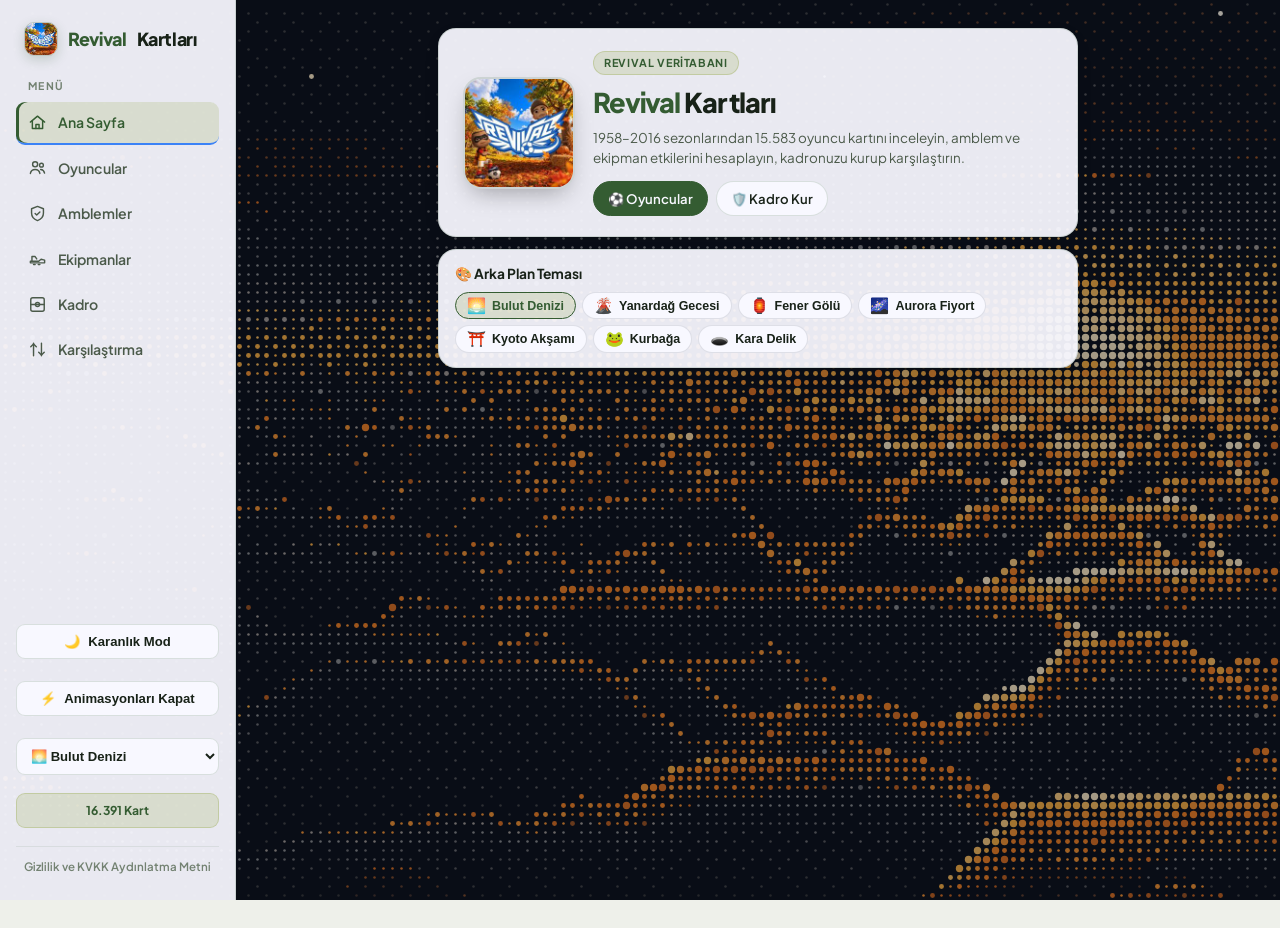
==== commit 893ccab1: "v3" ====
--- a/index.html
+++ b/index.html
@@ -244,6 +244,7 @@
               <button class="pill pill-gold" data-grade="Gold">Efsane</button>
               <button class="pill pill-master" data-grade="Master">Süper</button>
               <button class="pill pill-elite" data-grade="Elite">Uzman</button>
+                <button class="pill pill-mythic" data-grade="Mythic">Mythic</button>
               <button class="pill pill-rare" data-grade="Rare">Ender</button>
               <button class="pill pill-special" data-grade="Special">Özel</button>
               <button class="pill pill-normal" data-grade="Normal">Normal</button>
@@ -576,6 +577,7 @@
                 <option value="Gold">Efsane</option>
                 <option value="Master">Süper</option>
                 <option value="Elite">Uzman</option>
+            <option value="Mythic">Mythic</option>
                 <option value="Rare">Ender</option>
                 <option value="Special">Özel</option>
                 <option value="Normal">Normal</option>
--- a/styles.min.css
+++ b/styles.min.css
@@ -1 +1 @@
-:root{--bg-body:#090d16;--bg-card:#111827;--bg-card-alt:#0f1624;--bg-input:#0b111e;--bg-hover:#172033;--border-color:#1e293b;--border-subtle:#162032;--text-main:#f1f5f9;--text-muted:#94a3b8;--text-dim:#64748b;--accent-green:#22c55e;--accent-blue:#3b82f6;--accent-amber:#f59e0b;--accent-red:#ef4444;--accent-purple:#a855f7;--accent-cyan:#06b6d4}*{box-sizing:border-box;margin:0;padding:0}body{font-family:'Inter',-apple-system,BlinkMacSystemFont,"Segoe UI",Roboto,sans-serif;background-color:var(--bg-body);color:var(--text-main);line-height:1.45;min-height:100vh;padding-bottom:80px}.navbar{background-color:#f6f7fb;border-bottom:1px solid var(--border-color);position:sticky;top:0;z-index:100}.nav-container{max-width:1240px;margin:0 auto;padding:0 20px;height:54px;display:flex;align-items:center;justify-content:space-between}.nav-left{display:flex;align-items:center;gap:24px}.brand{display:flex;align-items:center;gap:8px;text-decoration:none;font-weight:800;font-size:1.15rem;letter-spacing:-0.02em}.brand-icon{font-size:1.15rem}.brand-logo-img{width:24px;height:24px;border-radius:6px;object-fit:cover;border:1px solid rgba(125,211,252,0.45);box-shadow:0 0 10px rgba(56,189,248,0.25)}.brand-rvl{color:var(--accent-green)}.brand-tracker{color:var(--text-main)}.nav-links{display:flex;align-items:center;gap:6px}.nav-link{display:inline-flex;align-items:center;gap:6px;padding:6px 12px;border-radius:6px;font-size:0.84rem;font-weight:600;color:var(--text-muted);text-decoration:none;transition:all 0.15s ease}.nav-link.active,.nav-link:hover{color:var(--accent-green);background:rgba(34,197,94,0.1)}.db-badge{font-size:0.76rem;font-weight:600;color:var(--text-muted);background:var(--bg-card);border:1px solid var(--border-color);padding:4px 10px;border-radius:999px}.main-container{max-width:1240px;margin:22px auto;padding:0 20px;display:flex;flex-direction:column;gap:16px}.hero-card{background:linear-gradient(135deg,#f1f2f6 0%,#f4f5f9 100%);border:1px solid var(--border-color);border-radius:10px;padding:20px 24px}.hero-title{font-size:1.35rem;font-weight:800;color:var(--text-main);letter-spacing:-0.02em;margin-bottom:4px}.hero-subtitle{font-size:0.85rem;color:var(--text-muted)}.filter-panel{position:relative;z-index:40;background-color:var(--bg-card);border:1px solid var(--border-color);border-radius:10px;padding:16px 20px;display:flex;flex-direction:column;gap:14px}.filter-top-row{display:grid;grid-template-columns:1.5fr 1fr 0.8fr 1fr auto;gap:10px;align-items:center}.search-box{position:relative;display:flex;align-items:center}.search-icon{position:absolute;left:12px;color:var(--text-dim);pointer-events:none}.search-box input{width:100%;background:var(--bg-input);border:1px solid var(--border-color);color:var(--text-main);padding:8px 32px 8px 35px;border-radius:7px;font-size:0.85rem;outline:none;transition:border-color 0.15s}.search-box input:focus{border-color:var(--accent-blue)}.clear-input-btn{position:absolute;right:8px;background:none;border:none;color:var(--text-dim);cursor:pointer;font-size:0.85rem;padding:2px 5px}.clear-input-btn:hover{color:var(--text-main)}.filter-select{background:var(--bg-input);border:1px solid var(--border-color);color:var(--text-main);padding:8px 11px;border-radius:7px;font-size:0.84rem;outline:none;cursor:pointer}.filter-select:focus{border-color:var(--accent-blue)}.btn-outline{display:inline-flex;align-items:center;gap:6px;background:var(--bg-input);border:1px solid var(--border-color);color:var(--text-muted);padding:8px 13px;border-radius:7px;font-size:0.83rem;font-weight:600;cursor:pointer;white-space:nowrap;transition:all 0.15s}.btn-outline:hover,.btn-outline.active{color:var(--text-main);border-color:var(--accent-blue);background:rgba(59,130,246,0.12)}.adv-filter-panel{border-top:1px solid var(--border-color);padding-top:12px}.adv-grid{display:grid;grid-template-columns:repeat(8,1fr);gap:10px;align-items:end}.adv-item{display:flex;flex-direction:column;gap:4px}.adv-item label{font-size:0.72rem;font-weight:700;color:var(--text-muted);text-transform:uppercase}.adv-item input{background:var(--bg-input);border:1px solid var(--border-color);color:var(--text-main);padding:7px 9px;border-radius:6px;font-size:0.83rem;width:100%}.btn-reset{background:rgba(239,68,68,0.12);border:1px solid rgba(239,68,68,0.35);color:#b91c1c;padding:7px 12px;border-radius:6px;font-size:0.8rem;font-weight:600;cursor:pointer;transition:all 0.15s}.btn-reset:hover{background:rgba(239,68,68,0.22)}.filter-pills-row{display:flex;flex-direction:column;gap:10px;padding-top:6px}.filter-sub-grid{display:grid;grid-template-columns:repeat(auto-fit,minmax(300px,1fr));gap:10px}.pill-section{display:flex;align-items:center;gap:10px;flex-wrap:wrap;background:rgba(255,255,255,0.72);border:1px solid rgba(15,23,42,0.13);border-radius:8px;padding:8px 12px}.pill-label{font-size:0.68rem;font-weight:700;color:var(--text-muted);letter-spacing:0.06em;min-width:48px}.pill-group{display:flex;align-items:center;gap:5px;flex-wrap:wrap}.pill{background:rgba(255,255,255,0.9);border:1px solid #e1e5ec;color:var(--text-muted);font-size:0.73rem;font-weight:600;padding:4px 10px;border-radius:6px;cursor:pointer;transition:all 0.14s ease}.pill:hover{color:var(--text-main);border-color:#e1e5ec}.pill-fw{border-color:rgba(239,68,68,0.65)}.pill-fw:hover{border-color:#ef4444}.pill-fw.active{background:#dc2626;border-color:#ef4444;color:#fff}.pill-mf{border-color:rgba(34,197,94,0.65)}.pill-mf:hover{border-color:#22c55e}.pill-mf.active{background:#16a34a;border-color:#22c55e;color:#fff}.pill-df{border-color:rgba(59,130,246,0.65)}.pill-df:hover{border-color:#3b82f6}.pill-df.active{background:#2563eb;border-color:#3b82f6;color:#fff}.pill-gk{border-color:rgba(245,158,11,0.65)}.pill-gk:hover{border-color:#f59e0b}.pill-gk.active{background:#d97706;border-color:#f59e0b;color:#fff}.pill-gold{border-color:rgba(253,224,71,0.65)}.pill-gold:hover{border-color:#fde047}.pill-gold.active{background:linear-gradient(135deg,#f59e0b,#eab308);border-color:#fde047;color:#090d16}.pill-master{border-color:rgba(15,23,42,0.13)}.pill-master:hover{border-color:#b9c6d8}.pill-master.active{background:linear-gradient(135deg,#b9c6d8 0%,#ecedf1 100%);border-color:#b9c6d8;color:var(--text-main);text-shadow:0 1px 2px rgba(0,0,0,0.7)}.pill-elite{border-color:rgba(168,85,247,0.65)}.pill-elite:hover{border-color:#a855f7}.pill-elite.active{background:#7e22ce;border-color:#a855f7;color:#fff}.pill-rare{border-color:rgba(239,68,68,0.65)}.pill-rare:hover{border-color:#ef4444}.pill-rare.active{background:#dc2626;border-color:#ef4444;color:#fff}.pill-special{border-color:rgba(249,115,22,0.65)}.pill-special:hover{border-color:#f97316}.pill-special.active{background:#ea580c;border-color:#f97316;color:#fff}.pill-normal{border-color:rgba(15,23,42,0.13)}.pill-normal:hover{border-color:#94a3b8}.pill-normal.active{background:#475569;border-color:#94a3b8;color:var(--text-main)}.pill-region{border-color:rgba(56,189,248,0.65)}.pill-region:hover{border-color:#38bdf8}.pill-region.active{background:#0284c7;border-color:#38bdf8;color:#fff}.filter-bottom-row{display:flex;align-items:center;justify-content:space-between;border-top:1px solid var(--border-subtle);padding-top:12px;flex-wrap:wrap;gap:12px}.spirit-level-wrap{display:flex;align-items:center;gap:18px;flex-wrap:wrap}.bottom-right-controls{display:flex;align-items:center;gap:18px;flex-wrap:wrap}.btn-spirit{display:inline-flex;align-items:center;gap:6px;background:#f1f2f6;border:1px solid #e1e5ec;color:var(--text-main);padding:6px 12px;border-radius:6px;font-size:0.78rem;font-weight:600;cursor:pointer;transition:all 0.15s}.btn-spirit:hover{border-color:var(--accent-amber);color:var(--text-main)}.spirit-badge{background:var(--accent-amber);color:#090d16;font-weight:800;font-size:0.7rem;padding:1px 6px;border-radius:99px}.level-control{display:flex;align-items:center;gap:9px}.level-label{font-size:0.72rem;font-weight:800;color:var(--text-dim);letter-spacing:0.05em}#levelSlider{width:120px;accent-color:var(--accent-green);cursor:pointer}.level-badge{background:#ecedf1;color:var(--text-main);font-size:0.76rem;font-weight:700;padding:2px 8px;border-radius:5px;min-width:28px;text-align:center}.results-counter{font-size:0.8rem;color:var(--text-muted);font-weight:500}.table-card{background-color:var(--bg-card);border:1px solid var(--border-color);border-radius:10px;overflow:hidden}.table-responsive{width:100%;overflow-x:auto}.players-table{width:100%;border-collapse:collapse;text-align:left;font-size:0.84rem}.players-table thead tr{background-color:#f5f6fa;border-bottom:1px solid var(--border-color)}.players-table th{padding:11px 10px;font-size:0.72rem;font-weight:800;color:var(--text-dim);letter-spacing:0.04em;user-select:none;white-space:nowrap}.players-table th[data-sort]{cursor:pointer;text-align:center}.players-table th[data-sort]:hover{color:var(--text-main)}.col-pos{width:64px;text-align:center !important}.col-name{min-width:170px}.col-team{min-width:165px}.col-year{width:64px;text-align:center !important}.col-grade{width:82px;text-align:center !important}.col-stat{width:56px;text-align:center !important}.col-pwr{width:66px;text-align:center !important;color:var(--accent-amber) !important}.col-cmp{width:50px;text-align:center !important}.player-row{border-bottom:1px solid var(--border-subtle);cursor:pointer;transition:background-color 0.1s ease}.player-row:hover{background-color:var(--bg-hover)}.player-row.expanded{background-color:#eff0f4}.player-row td{padding:9px 10px;vertical-align:middle;white-space:nowrap}.cell-center{text-align:center}.pos-badge{display:inline-block;font-size:0.7rem;font-weight:600;padding:2px 7px;border-radius:4px;min-width:40px;text-align:center}.pos-fw{background:rgba(220,38,38,0.10);border:1.5px solid rgba(239,68,68,0.78);color:#b91c1c}.pos-mf{background:rgba(22,163,74,0.10);border:1.5px solid rgba(34,197,94,0.78);color:#16a34a}.pos-df{background:rgba(37,99,235,0.10);border:1.5px solid rgba(59,130,246,0.78);color:#2563eb}.pos-gk{background:rgba(217,119,6,0.10);border:1.5px solid rgba(245,158,11,0.78);color:#b45309}.player-name-wrap{display:flex;align-items:center;gap:8px}.player-name-text{font-weight:700;color:var(--text-main)}.player-num{font-size:0.73rem;color:var(--text-dim);font-weight:600}.team-main{font-weight:600;color:var(--text-main);font-size:0.82rem}.team-sub{font-size:0.72rem;color:var(--text-dim);margin-left:4px}.year-text{color:var(--text-muted);font-weight:600;font-size:0.82rem}.grade-badge{display:inline-block;font-size:0.71rem;font-weight:700;padding:2px 8px;border-radius:4px;min-width:56px;text-align:center}.grade-Gold{background:rgba(250,204,21,0.22);color:#a16207;border:1px solid rgba(250,204,21,0.55);box-shadow:0 0 8px rgba(250,204,21,0.2)}.grade-Master{background:linear-gradient(135deg,#b9c6d8 0%,#ecedf1 100%);color:var(--text-main);border:1px solid #94a3b8;text-shadow:0 1px 2px rgba(0,0,0,0.75)}.grade-Elite{background:rgba(147,51,234,0.2);color:#7e22ce;border:1px solid rgba(168,85,247,0.4)}.grade-Rare{background:rgba(220,38,38,0.22);color:#b91c1c;border:1px solid rgba(239,68,68,0.45)}.grade-Special{background:rgba(234,88,12,0.22);color:#c2410c;border:1px solid rgba(249,115,22,0.45)}.grade-Normal{background:rgba(100,116,139,0.25);color:var(--text-muted);border:1px solid rgba(15,23,42,0.13)}.stat-cell{text-align:center;font-weight:400;font-variant-numeric:tabular-nums}.stat-s{color:#b45cff;font-weight:400}.stat-a{color:#ff1f3d;font-weight:400}.stat-b{color:#ea580c}.stat-c{color:#fdba74}.stat-d{color:var(--text-muted)}.pwr-pill{display:inline-block;font-weight:400;font-size:0.82rem;padding:2px 8px;border-radius:5px;min-width:36px;text-align:center}.pwr-high{background:rgba(245,158,11,0.18);color:#b45309;border:1px solid rgba(245,158,11,0.4)}.pwr-mid{background:rgba(34,197,94,0.15);color:#16a34a;border:1px solid rgba(34,197,94,0.35)}.pwr-low{background:rgba(148,163,184,0.12);color:var(--text-main);border:1px solid rgba(15,23,42,0.13)}.btn-cmp-row{background:#f5f6fa;border:1px solid #e1e5ec;color:var(--text-muted);width:26px;height:26px;border-radius:5px;font-weight:700;cursor:pointer;transition:all 0.12s}.btn-cmp-row:hover{border-color:var(--accent-green);color:var(--text-main)}.btn-cmp-row.selected{background:var(--accent-green);border-color:var(--accent-green);color:#090d16}.detail-row td{background-color:#0b111e;padding:18px 24px;border-bottom:1px solid var(--border-color)}.detail-popup-wrap{display:flex;align-items:flex-start;gap:28px;flex-wrap:wrap}.goley-card-popup{width:320px;border:2px solid #cbd5e1;border-radius:10px;overflow:hidden;background:#2b2d30;box-shadow:0 10px 28px rgba(0,0,0,0.65),inset 0 1px 0 rgba(255,255,255,0.25);font-family:'Inter',Tahoma,sans-serif;user-select:none}.goley-card-header{position:relative;color:#ffffff}.goley-header-Rare{background:linear-gradient(180deg,#d94844 0%,#b11f1b 66%,#820c09 100%)}.goley-header-Master{background:linear-gradient(180deg,#b9c6d8 0%,#4b5c73 64%,#1E293B 100%)}.goley-header-Elite{background:linear-gradient(180deg,#9333ea 0%,#6b21a8 66%,#4a1278 100%)}.goley-header-Special{background:linear-gradient(180deg,#f97316 0%,#c2410c 66%,#8c2706 100%)}.goley-header-Normal{background:linear-gradient(180deg,#64748b 0%,#3b4758 66%,#242c38 100%)}.goley-header-Gold{background:linear-gradient(180deg,#facc15 0%,#ca8a04 66%,#784505 100%)}.goley-header-top{display:flex;align-items:flex-start;justify-content:space-between;padding:10px 14px 8px 14px;gap:10px}.goley-title-block{display:flex;flex-direction:column;gap:2px}.goley-yr-name{font-size:1.08rem;font-weight:800;color:#ffffff;letter-spacing:0.01em;text-shadow:0 2px 3px rgba(0,0,0,0.7)}.goley-club-name{font-size:0.88rem;font-weight:700;color:#f8fafc;text-shadow:0 1px 3px rgba(0,0,0,0.7)}.goley-icons-right{display:flex;align-items:center;gap:8px}.goley-jersey-icon{position:relative;width:34px;height:30px;display:flex;align-items:center;justify-content:center}.goley-jersey-icon svg{width:34px;height:30px;filter:drop-shadow(0 1px 2px rgba(0,0,0,0.55))}.goley-jersey-num{position:absolute;top:7px;font-size:0.74rem;font-weight:900;color:#18181b;letter-spacing:-0.03em}.goley-feet-icon{display:flex;align-items:center;gap:2px;filter:drop-shadow(0 1px 2px rgba(0,0,0,0.5))}.goley-foot-svg{width:12px;height:26px}.goley-foot-active{fill:#ffffff}.goley-foot-dim{fill:rgba(255,255,255,0.32)}.goley-header-sub{background:rgba(0,0,0,0.28);border-top:1px solid rgba(255,255,255,0.14);padding:5px 14px;font-size:0.85rem;font-weight:700;color:#d1d5db;text-shadow:0 1px 2px rgba(0,0,0,0.75)}.goley-stats-grid{display:grid;grid-template-columns:1fr 1fr;background:#2b2d30;position:relative;padding:6px 0;border-top:1px solid #18191c;border-bottom:1px solid #18191c}.goley-stats-grid::after{content:"";position:absolute;top:6px;bottom:6px;left:50%;width:2px;background:#1d1f22;box-shadow:1px 0 0 rgba(255,255,255,0.06);transform:translateX(-50%)}.goley-stat-item{display:flex;align-items:center;justify-content:space-between;padding:3.5px 16px;font-size:0.84rem}.goley-stat-item:nth-child(4n+1),.goley-stat-item:nth-child(4n+2){background:rgba(255,255,255,0.025)}.goley-stat-label{color:#f1f5f9;font-weight:700;text-shadow:0 1px 2px rgba(0,0,0,0.8)}.goley-stat-num{font-weight:800;font-variant-numeric:tabular-nums;text-shadow:0 1px 2px rgba(0,0,0,0.85)}.gstat-gray{color:#9ca3af}.gstat-lorange{color:#fde68a}.gstat-dorange{color:#fb923c}.gstat-red{color:#c81e1e}.gstat-purple{color:#b45cff}.goley-stat-plus{font-size:0.66rem;font-weight:700;color:#4ade80;margin-right:5px;vertical-align:1px}.goley-stat-diff-pos{font-size:0.68rem;font-weight:800;color:#4ade80;margin-right:5px;vertical-align:1px}.goley-stat-diff-neg{font-size:0.68rem;font-weight:800;color:#ff4d4f;margin-right:5px;vertical-align:1px}.goley-header-Master{position:relative;overflow:hidden;background:linear-gradient(115deg,#ff9ad5 0%,#ffe27a 14%,#b8f58a 28%,#7ef0d8 42%,#8fc8ff 56%,#c9a4ff 70%,#ff9ad5 84%,#ffe27a 100%);background-size:300% 300%;animation:holoShift 6s ease-in-out infinite}.goley-header-Master>*{position:relative;z-index:2}.goley-header-Master .holo-hex,.goley-header-Master .holo-shine{position:absolute;inset:0;pointer-events:none}.goley-header-Master .holo-hex{z-index:1;opacity:0.45;mix-blend-mode:soft-light;background-image:url("data:image/svg+xml,%3Csvg xmlns='http://www.w3.org/2000/svg' width='24' height='41.57' viewBox='0 0 24 41.57'%3E%3Cg fill='none' stroke='%23ffffff' stroke-width='1.6'%3E%3Cpath d='M12 0 L24 6.93 L24 20.78 L12 27.71 L0 20.78 L0 6.93 Z'/%3E%3Cpath d='M0 34.64 L12 27.71 L24 34.64 L24 48.5'/%3E%3C/g%3E%3C/svg%3E");background-size:18px 31px;animation:holoHexPulse 3.5s ease-in-out infinite}.goley-header-Master .holo-shine{z-index:1;background:linear-gradient(100deg,transparent 0%,transparent 35%,rgba(255,255,255,0.65) 48%,rgba(255,255,255,0.15) 55%,transparent 65%,transparent 100%);background-size:250% 100%;animation:holoSweep 2.8s linear infinite;mix-blend-mode:overlay}.goley-header-Master .goley-yr-name,.goley-header-Master .goley-club-name{color:#ffffff;text-shadow:0 1px 2px rgba(0,0,0,0.85),0 0 6px rgba(0,0,0,0.45)}.goley-header-Master .goley-header-sub{background:rgba(15,23,42,0.42);color:#f8fafc;border-top:1px solid rgba(255,255,255,0.35)}@keyframes holoShift{0%{background-position:0% 50%}50%{background-position:100% 50%}100%{background-position:0% 50%}}@keyframes holoSweep{0%{background-position:150% 0}100%{background-position:-100% 0}}@keyframes holoHexPulse{0%,100%{opacity:0.30}50%{opacity:0.60}}.spirit-item select.filter-select{width:100%}.emblem-preview{margin-top:16px;display:flex;flex-direction:column;gap:12px}.emb-eff-list{display:flex;flex-direction:column;gap:4px}.emb-eff-row{display:flex;align-items:center;gap:12px;padding:6px 10px;border-radius:6px;background:#f6f7fb;border:1px solid var(--border-subtle);font-size:0.8rem;color:var(--text-dim)}.emb-eff-row.active{color:var(--text-main);border-color:rgba(245,158,11,0.45);background:rgba(245,158,11,0.08)}.emb-eff-star{min-width:70px;color:#475569;letter-spacing:1px}.emb-eff-row.active .emb-eff-star{color:#b45309}.emb-total-grid{display:grid;grid-template-columns:repeat(6,1fr);gap:6px}.emb-total-cell{display:flex;flex-direction:column;align-items:center;gap:2px;padding:8px 4px;border-radius:6px;background:#f6f7fb;border:1px solid var(--border-color)}.emb-total-label{font-size:0.68rem;font-weight:800;color:var(--text-dim)}.emb-total-full{font-size:0.95rem;font-weight:800;color:#16a34a}.emb-total-half{font-size:0.68rem;font-weight:600;color:#b45309}.emb-rules{display:flex;flex-direction:column;gap:4px;font-size:0.74rem;color:var(--text-muted);background:#f6f7fb;border:1px solid var(--border-subtle);border-radius:6px;padding:10px 12px}.emb-rules strong{color:var(--text-main)}.emb-mode-full{color:#16a34a !important}.emb-mode-half{color:#b45309 !important}.emb-mode-none{color:var(--text-muted) !important}.modal-box{max-width:600px}.goley-card-footer{background:linear-gradient(180deg,#4b4e54 0%,#3e4147 100%);border-top:1px solid #63676e;padding:10px 12px 12px 12px;display:flex;flex-direction:column;gap:8px}.goley-lvl-row{display:flex;align-items:center;gap:12px;padding:0 2px}.goley-lvl-text{font-style:italic;font-weight:800;color:#e2e8f0;font-size:0.88rem;text-shadow:0 1px 2px rgba(0,0,0,0.8);min-width:44px}.goley-lvl-text strong{font-size:1.25rem;color:#ffffff;margin-left:2px}.goley-lvl-bar-track{flex:1;height:11px;background:#33363b;border:1px solid #222428;border-radius:99px;box-shadow:inset 0 1px 3px rgba(0,0,0,0.65);overflow:hidden}.goley-lvl-bar-fill{height:100%;background:linear-gradient(90deg,#22c55e,#eab308);border-radius:99px}.goley-skill-slots{display:grid;grid-template-columns:1fr 1fr;gap:6px}.goley-skill-box{position:relative;height:30px;background:#3a3d42;border:1px solid #232529;border-radius:5px;box-shadow:inset 0 1px 2px rgba(0,0,0,0.5),0 1px 0 rgba(255,255,255,0.08);display:flex;align-items:center;justify-content:center;padding:0 8px;font-size:0.78rem;font-weight:700;color:#e5e7eb;text-shadow:0 1px 2px rgba(0,0,0,0.8)}.goley-skill-box.has-skill{justify-content:flex-start;padding-left:26px}.goley-s-shield{position:absolute;left:4px;top:3px;width:18px;height:21px;background:linear-gradient(180deg,#ffffff 0%,#cbd5e1 100%);border:1.5px solid #0284c7;border-radius:3px 3px 9px 9px;display:flex;align-items:center;justify-content:center;font-style:italic;font-weight:900;font-size:0.72rem;color:#0284c7;text-shadow:none;box-shadow:0 1px 3px rgba(0,0,0,0.5)}.detail-side-info{display:flex;flex-direction:column;gap:10px;background:#0f1624;border:1px solid var(--border-color);border-radius:8px;padding:14px 18px;font-size:0.81rem;color:var(--text-muted);min-width:240px}.detail-side-row{display:flex;align-items:center;justify-content:space-between;gap:16px;border-bottom:1px solid var(--border-subtle);padding-bottom:6px}.detail-side-row:last-child{border-bottom:none;padding-bottom:0}.detail-side-row strong{color:var(--text-main)}.substat-bar-bg{height:7px;background:#eff0f4;border-radius:99px;overflow:hidden}.substat-bar-fill{height:100%;border-radius:99px}.pagination-bar{display:flex;align-items:center;justify-content:space-between;padding:12px 18px;background-color:#f5f6fa;border-top:1px solid var(--border-color);flex-wrap:wrap;gap:10px}.page-info{font-size:0.8rem;color:var(--text-muted)}.page-buttons{display:flex;align-items:center;gap:5px}.page-btn{background:#f1f2f6;border:1px solid #e1e5ec;color:var(--text-main);padding:5px 11px;border-radius:5px;font-size:0.78rem;font-weight:600;cursor:pointer}.page-btn:hover:not(:disabled){border-color:var(--accent-blue);color:var(--text-main)}.page-btn.active{background:var(--accent-green);border-color:var(--accent-green);color:#090d16;font-weight:800}.page-btn:disabled{opacity:0.4;cursor:default}.compare-bar{position:fixed;bottom:0;left:0;right:0;background:#f3f4f8;border-top:1px solid #e1e5ec;padding:10px 20px;z-index:200;box-shadow:0 -8px 25px rgba(20,24,40,0.12)}.compare-bar-inner{max-width:1240px;margin:0 auto;display:flex;align-items:center;justify-content:space-between;gap:16px;flex-wrap:wrap}.compare-slots{display:flex;align-items:center;gap:10px;flex-wrap:wrap}.cmp-chip{display:inline-flex;align-items:center;gap:8px;background:#ecedf1;border:1px solid #e1e5ec;padding:5px 10px;border-radius:6px;font-size:0.79rem;font-weight:600}.cmp-chip button{background:none;border:none;color:var(--text-muted);cursor:pointer;font-size:0.8rem}.compare-actions{display:flex;align-items:center;gap:8px}.btn-compare-go{background:var(--accent-green);border:none;color:#090d16;padding:7px 15px;border-radius:6px;font-size:0.82rem;font-weight:800;cursor:pointer}.btn-compare-clear{background:#ecedf1;border:1px solid #e1e5ec;color:var(--text-main);padding:7px 12px;border-radius:6px;font-size:0.8rem;cursor:pointer}.modal-backdrop{position:fixed;inset:0;background:rgba(5,8,15,0.78);display:flex;align-items:center;justify-content:center;z-index:300;padding:20px}.modal-box{background:#f3f4f8;border:1px solid #e1e5ec;border-radius:10px;width:100%;max-width:520px;max-height:90vh;display:flex;flex-direction:column;overflow:hidden}.modal-box.modal-lg{max-width:920px}.modal-header{display:flex;align-items:center;justify-content:space-between;padding:14px 18px;background:#f5f6fa;border-bottom:1px solid var(--border-color)}.modal-header h3{font-size:0.98rem;font-weight:800}.modal-close{background:none;border:none;color:var(--text-muted);font-size:1.05rem;cursor:pointer}.modal-body{padding:18px;overflow-y:auto}.modal-desc{font-size:0.83rem;color:var(--text-muted);margin-bottom:14px}.spirit-grid{display:grid;grid-template-columns:repeat(2,1fr);gap:12px}.spirit-item{display:flex;flex-direction:column;gap:4px}.spirit-item label{font-size:0.76rem;color:var(--text-muted);font-weight:600}.spirit-item input{background:var(--bg-input);border:1px solid var(--border-color);color:var(--text-main);padding:7px 10px;border-radius:6px}.modal-footer{margin-top:18px;display:flex;justify-content:flex-end;gap:10px}.cmp-table{width:100%;border-collapse:collapse;font-size:0.82rem}.cmp-table th,.cmp-table td{padding:7px 10px;border-bottom:1px solid var(--border-subtle);text-align:center}.cmp-table th:first-child,.cmp-table td:first-child{text-align:left;color:var(--text-muted);font-weight:600}.cmp-best{color:#a16207;font-weight:800}.loading-cell{text-align:center;padding:40px !important;color:var(--text-muted)}.hidden{display:none !important}@keyframes pageViewFadeIn{from{opacity:0;transform:translateY(6px)}to{opacity:1;transform:translateY(0)}}.page-view:not(.hidden){animation:pageViewFadeIn 0.18s ease-out}@media (max-width:960px){.filter-top-row{grid-template-columns:1fr 1fr}.adv-grid{grid-template-columns:repeat(2,1fr)}.substats-grid{grid-template-columns:1fr}}.nav-link{background:none;border:none;border-bottom:2px solid transparent;border-radius:0;padding:15px 12px;cursor:pointer;font-family:inherit}.nav-link.active{background:none;color:var(--text-main);border-bottom-color:#3b82f6}.nav-link:hover:not(.active){background:none;color:var(--text-main)}.breadcrumb{font-size:0.78rem;color:var(--text-dim)}.breadcrumb span{color:var(--text-muted);font-weight:600}.page-head{display:flex;flex-direction:column;gap:4px}.emb-filter-block{display:flex;flex-direction:column;gap:6px}.dot{display:inline-block;width:8px;height:8px;border-radius:50%;margin-right:6px}.dot-red{background:#ef4444}.dot-blue{background:#3b82f6}.dot-amber{background:#f59e0b}.dot-green{background:#22c55e}.emb-region-section{margin-top:18px;display:flex;flex-direction:column;gap:12px}.emb-region-title{display:flex;align-items:center;gap:8px;font-size:1rem;font-weight:800;color:var(--text-main)}.emb-cards-grid{display:grid;grid-template-columns:repeat(3,1fr);gap:14px}.emb-card{background:var(--bg-card);border:1px solid var(--border-color);border-radius:10px;padding:14px 16px;display:flex;flex-direction:column;gap:12px}.emb-card-head{display:flex;align-items:center;gap:12px}.emb-crest{width:44px;height:44px;border-radius:10px;background:#f6f7fb;border:1px solid #e1e5ec;display:flex;align-items:center;justify-content:center;font-weight:800;font-size:0.78rem;color:#2563eb;flex-shrink:0}.emb-card-title{font-weight:700;font-size:0.96rem;color:var(--text-main)}.emb-card-sub{font-size:0.76rem;color:var(--text-muted)}.emb-mode-switch{display:grid;grid-template-columns:1fr 1fr;background:#f6f7fb;border:1px solid var(--border-color);border-radius:7px;padding:3px;gap:3px}.emb-mode-btn{background:none;border:none;color:var(--text-muted);padding:6px 8px;border-radius:5px;font-size:0.76rem;font-weight:700;cursor:pointer}.emb-mode-btn.active{background:#4f6ef7;color:#ffffff}.emb-year-row{display:flex;align-items:center;justify-content:space-between;gap:8px;font-size:0.75rem;color:var(--text-muted)}.emb-year-select{background:var(--bg-input);border:1px solid var(--border-color);color:var(--text-main);padding:3px 8px;border-radius:5px;font-size:0.75rem}.emb-staff-row{display:flex;align-items:center;gap:6px;flex-wrap:wrap;font-size:0.74rem;color:var(--text-muted)}.emb-staff-pill{background:#eff0f4;border:1px solid #e1e5ec;color:var(--text-main);padding:2px 7px;border-radius:4px;font-size:0.71rem;font-weight:700}.emb-bars{display:flex;flex-direction:column;gap:6px}.emb-bar-row{display:grid;grid-template-columns:36px 1fr 28px;align-items:center;gap:8px;font-size:0.74rem}.emb-bar-label{color:var(--text-muted);font-weight:700}.emb-bar-track{height:6px;background:#f6f7fb;border-radius:99px;overflow:hidden}.emb-bar-fill{height:100%;background:#4f6ef7;border-radius:99px}.emb-bar-val{text-align:right;font-weight:700;color:var(--text-main)}.emb-card-stars{display:grid;grid-template-columns:repeat(5,1fr);gap:5px}.emb-star-btn{background:#f6f7fb;border:1px solid var(--border-color);color:var(--text-dim);padding:5px 2px;border-radius:5px;font-size:0.65rem;cursor:pointer}.emb-star-btn.s2{color:#b45309}.emb-star-btn.s3{color:#ef4444}.emb-star-btn.s4{color:#7e22ce}.emb-star-btn.s5{color:var(--text-main)}.emb-star-btn.active{background:#e2e8f0;color:#090d16;border-color:#ffffff;font-weight:800}.eq-count-label{font-size:0.76rem;color:var(--text-muted)}.eq-subtabs{display:grid;grid-template-columns:repeat(3,1fr);background:var(--bg-card);border:1px solid var(--border-color);border-radius:9px;padding:4px;gap:4px}.eq-subtab{background:none;border:none;color:var(--text-muted);padding:9px 12px;border-radius:7px;font-size:0.84rem;font-weight:700;cursor:pointer}.eq-subtab.active{background:#4f6ef7;color:#ffffff}.eq-subfilters{display:flex;flex-wrap:wrap;gap:18px;align-items:center}.eq-grid{display:grid;grid-template-columns:repeat(5,1fr);gap:12px}.eq-card{background:var(--bg-card);border:1px solid var(--border-color);border-radius:10px;padding:12px;display:flex;flex-direction:column;gap:8px}.eq-icon-box{height:92px;background:#f6f7fb;border:1px solid var(--border-subtle);border-radius:8px;display:flex;align-items:center;justify-content:center}.eq-card-title{font-size:0.86rem;font-weight:800;color:var(--text-main)}.eq-tags{display:flex;flex-wrap:wrap;gap:4px}.eq-tag{background:#f6f7fb;border:1px solid var(--border-color);color:var(--text-muted);font-size:0.69rem;font-weight:600;padding:2px 7px;border-radius:4px}.eq-buff-text{font-size:0.78rem;font-weight:700;color:#2563eb}.eq-skill-pill{background:rgba(245,158,11,0.12);border:1px solid rgba(245,158,11,0.45);color:#b45309;font-size:0.7rem;font-weight:700;padding:2px 7px;border-radius:4px}.eq-skill-card{background:var(--bg-card);border:1px solid var(--border-color);border-radius:10px;padding:14px 16px;display:flex;flex-direction:column;gap:8px}.squad-layout{display:grid;grid-template-columns:275px minmax(360px,1fr) 400px;gap:14px;align-items:start}.squad-left{display:flex;flex-direction:column;gap:12px}.squad-box{background:var(--bg-card);border:1px solid var(--border-color);border-radius:10px;padding:14px;display:flex;flex-direction:column;gap:10px}.squad-box-title{font-size:0.82rem;font-weight:800;color:var(--text-main)}.sq-emblem-pick{background:#f6f7fb;border:1px dashed #e1e5ec;color:var(--text-main);padding:18px 10px;border-radius:8px;font-size:0.8rem;font-weight:700;cursor:pointer}.sq-emblem-pick:hover{border-color:#4f6ef7;color:var(--text-main)}.sq-emblem-hint{font-size:0.73rem;color:var(--text-dim)}.sq-field{display:flex;flex-direction:column;gap:5px}.sq-field label{font-size:0.7rem;font-weight:800;color:var(--text-dim)}.sq-slider-head{display:flex;justify-content:space-between;font-size:0.72rem;color:var(--text-dim)}.sq-slider-head strong{color:var(--text-main)}.sq-stat-line{display:flex;align-items:center;justify-content:space-between;font-size:0.74rem;font-weight:700;color:var(--text-dim)}.sq-big-num{font-size:1.25rem;font-weight:800;color:var(--text-main)}.sq-amber{color:#b45309}.sq-actions{display:grid;grid-template-columns:1fr 1fr;gap:8px}.squad-pitch-wrap{background:var(--bg-card);border:1px solid var(--border-color);border-radius:10px;padding:14px}.squad-pitch{position:relative;width:100%;height:760px;border-radius:8px;overflow:hidden;border:2px solid rgba(255,255,255,0.22);background:repeating-linear-gradient(90deg,#194d2b 0px,#194d2b 48px,#1d5932 48px,#1d5932 96px)}.pitch-markings{position:absolute;inset:0;pointer-events:none}.pitch-half-line{position:absolute;left:0;right:0;top:50%;height:2px;background:rgba(255,255,255,0.25)}.pitch-center-circle{position:absolute;left:50%;top:50%;width:110px;height:110px;border:2px solid rgba(255,255,255,0.25);border-radius:50%;transform:translate(-50%,-50%)}.pitch-box-top,.pitch-box-bottom{position:absolute;left:50%;width:220px;height:82px;border:2px solid rgba(255,255,255,0.25);transform:translateX(-50%)}.pitch-box-top{top:0;border-top:none}.pitch-box-bottom{bottom:0;border-bottom:none}.sq-slots-layer{position:absolute;inset:0}.sq-slot{position:absolute;width:78px;height:92px;transform:translate(-50%,-50%);background:rgba(9,13,22,0.65);border:1.5px dashed rgba(255,255,255,0.35);border-radius:8px;display:flex;flex-direction:column;align-items:center;justify-content:center;gap:3px;cursor:pointer;padding:4px;text-align:center;transition:all 0.15s}.sq-slot:hover,.sq-slot.selected{border-color:#4ade80;box-shadow:0 0 12px rgba(74,222,128,0.45)}.sq-slot.filled{border-style:solid;background:rgba(15,23,42,0.92)}.sq-slot-role{font-size:0.66rem;font-weight:800;color:#cbd5e1}.sq-slot-name{font-size:0.69rem;font-weight:800;color:#ffffff;max-width:70px;overflow:hidden;text-overflow:ellipsis;white-space:nowrap}.sq-slot-pwr{font-size:0.72rem;font-weight:800;color:#fbbf24}.squad-pool{background:var(--bg-card);border:1px solid var(--border-color);border-radius:10px;padding:14px;display:flex;flex-direction:column;gap:10px}.sq-search-input{width:100%;background:var(--bg-input);border:1px solid var(--border-color);color:var(--text-main);padding:7px 10px;border-radius:6px;font-size:0.8rem}.sq-pool-toggles{display:flex;gap:6px}.sq-pool-toggles .pill.active{background:#4f6ef7;border-color:#60a5fa;color:#fff}.sq-pool-selects{display:grid;grid-template-columns:1fr 1fr;gap:8px}.sq-pool-selects label{display:block;font-size:0.66rem;font-weight:800;color:var(--text-dim);margin-bottom:3px}.sq-pool-selects select{width:100%}.sq-pool-level{display:flex;align-items:center;gap:8px}.sq-pool-level input{flex:1;accent-color:#4f6ef7}.sq-pool-grid{display:grid;grid-template-columns:repeat(3,minmax(0,1fr));gap:8px;max-height:490px;overflow-y:auto;overflow-x:hidden;padding-right:2px}.sq-pool-card{background:#f6f7fb;border:1px solid var(--border-color);border-radius:6px;padding:7px 6px;display:flex;flex-direction:column;align-items:center;gap:3px;cursor:pointer;text-align:center;min-width:0}.sq-pool-name,.sq-pool-meta{width:100%;white-space:nowrap;overflow:hidden;text-overflow:ellipsis}.sq-pool-card:hover{border-color:#4ade80}.sq-pool-card.g-Gold{border-top:3px solid #facc15}.sq-pool-card.g-Master{border-top:3px solid #b9c6d8}.sq-pool-card.g-Elite{border-top:3px solid #a855f7}.sq-pool-card.g-Rare{border-top:3px solid #ef4444}.sq-pool-card.g-Special{border-top:3px solid #f97316}.sq-pool-name{font-size:0.66rem;font-weight:800;color:var(--text-main);max-width:82px;overflow:hidden;text-overflow:ellipsis;white-space:nowrap}.sq-pool-meta{font-size:0.62rem;color:var(--text-dim)}.sq-pool-bot{display:flex;align-items:center;justify-content:space-between;width:100%;font-size:0.64rem;font-weight:800;color:#b45309;padding:0 2px}.modal-box.modal-xl{max-width:1120px}.compare-page-head{flex-direction:row;justify-content:space-between;align-items:center;flex-wrap:wrap;gap:12px}.compare-page-controls{display:flex;align-items:center;gap:14px}.compare-picker-row{position:relative}.cmp-search-dropdown{position:absolute;top:100%;left:0;right:0;background:#f3f4f8;border:1px solid #e1e5ec;border-radius:8px;margin-top:4px;max-height:280px;overflow-y:auto;z-index:90;box-shadow:0 12px 28px rgba(20,24,40,0.12)}.cmp-search-item{display:flex;align-items:center;justify-content:space-between;padding:8px 14px;cursor:pointer;border-bottom:1px solid var(--border-subtle);font-size:0.82rem}.cmp-search-item:hover{background:var(--bg-hover)}.compare-cards-grid{display:flex;flex-wrap:wrap;gap:18px;justify-content:flex-start;align-items:flex-start}.compare-card-slot{display:flex;flex-direction:column;gap:6px}.cmp-remove-btn{align-self:flex-end;background:rgba(239,68,68,0.15);border:1px solid rgba(239,68,68,0.4);color:#b91c1c;font-size:0.72rem;font-weight:700;padding:3px 9px;border-radius:5px;cursor:pointer}.cmp-empty-msg{background:var(--bg-card);border:1px dashed var(--border-color);border-radius:10px;padding:40px 20px;text-align:center;color:var(--text-muted);width:100%}@media (max-width:1050px){.emb-cards-grid{grid-template-columns:repeat(2,1fr)}.eq-grid{grid-template-columns:repeat(2,1fr)}.squad-layout{grid-template-columns:1fr}}@media (max-width:640px){.emb-cards-grid{grid-template-columns:1fr}}.compare-sequence{display:flex;align-items:flex-start;gap:12px;overflow-x:auto;padding:6px 4px 14px}.compare-card-slot{position:relative;flex:0 0 auto;border-radius:10px;padding:4px;background:#f3f4f8;border:2px solid #e1e5ec;box-shadow:0 4px 14px rgba(20,24,40,0.12)}.cmp-card-frame-0{border-color:#ef4444}.cmp-card-frame-1{border-color:#3b82f6}.cmp-card-frame-2{border-color:#22c55e}.cmp-card-frame-3{border-color:#f59e0b}.cmp-details-panel{flex:0 0 218px;background:#f3f4f8;border:1px solid #e1e5ec;border-radius:10px;padding:10px 8px;box-shadow:0 4px 14px rgba(20,24,40,0.12);align-self:stretch;display:flex;flex-direction:column;justify-content:flex-start}.cmp-details-title{text-align:center;font-size:0.96rem;font-weight:800;color:var(--text-main);padding-bottom:8px;margin-bottom:6px;border-bottom:1px solid #e1e5ec}.cmp-det-row{display:grid;grid-template-columns:34px 26px 1fr 26px 34px;align-items:center;gap:3px;padding:3.5px 2px;font-size:0.78rem;border-bottom:1px solid #e1e5ec;font-variant-numeric:tabular-nums}.cmp-det-row:last-child{border-bottom:none}.cmp-det-diff-l{text-align:left;font-weight:800;color:#b91c1c;font-size:0.72rem}.cmp-det-diff-r{text-align:right;font-weight:800;color:#b91c1c;font-size:0.72rem}.cmp-det-val{text-align:center;color:var(--text-muted);font-weight:600}.cmp-det-val.win{color:var(--text-main);font-weight:800}.cmp-det-label{text-align:center;color:var(--text-main);font-weight:700;font-size:0.76rem;white-space:nowrap}#asciiBgCanvas{position:fixed;inset:0;width:100%;height:100%;z-index:0;pointer-events:none;contain:strict;transform:translateZ(0)}.main-container{position:relative;z-index:1}.hero-card,.filter-panel,.table-card,.emb-card,.eq-card,.eq-skill-card,.squad-box,.squad-pitch-wrap,.squad-pool,.eq-subtabs,.cmp-details-panel,.cmp-empty-msg{background-color:rgba(17,24,39,0.94) !important}.floating-card-window{--glow-rgb:226,232,240;position:fixed;top:0;left:0;z-index:2500;display:flex;flex-direction:column;align-items:center;gap:8px;user-select:none;will-change:transform;contain:layout style}.floating-card-window[data-grade="Gold"]{--glow-rgb:250,204,21}.floating-card-window[data-grade="Elite"]{--glow-rgb:192,132,252}.floating-card-window[data-grade="Rare"]{--glow-rgb:248,113,113}.floating-card-window[data-grade="Special"]{--glow-rgb:251,146,60}.floating-card-window[data-grade="Normal"]{--glow-rgb:226,232,240}.floating-card-window[data-grade="Master"]{--glow-rgb:126,240,216}.floating-card-window .flip-card-scene{border-radius:10px;box-shadow:0 18px 36px rgba(0,0,0,0.58)}.floating-card-window.is-dragging .flip-card-scene{box-shadow:0 10px 20px rgba(0,0,0,0.42)}.floating-card-window.is-dragging .holo-hex,.floating-card-window.is-dragging .holo-shine{animation-play-state:paused !important;mix-blend-mode:normal !important}.floating-card-window.is-dragging .flip-card-inner:not(.is-flipped){transform-style:flat}.floating-card-window.is-dragging .flip-card-inner:not(.is-flipped) .flip-card-back{visibility:hidden}body.dragging-floating-card .navbar,body.dragging-floating-card .hero-card,body.dragging-floating-card .page-head,body.dragging-floating-card .filter-panel,body.dragging-floating-card .table-card,body.dragging-floating-card .squad-box,body.dragging-floating-card .squad-pool,body.dragging-floating-card .modal-box{backdrop-filter:none !important}.floating-card-window.hidden{display:none !important}@keyframes pageViewFadeIn{from{opacity:0;transform:translateY(6px)}to{opacity:1;transform:translateY(0)}}.page-view:not(.hidden){animation:pageViewFadeIn 0.18s ease-out}.floating-card-actions{width:288px;display:grid;grid-template-columns:1fr 1fr;gap:8px}.btn-card-flip{background:linear-gradient(180deg,#4f9cf9 0%,#2563eb 100%);border:1px solid #93c5fd;color:#ffffff;padding:7px 12px;border-radius:6px;font-size:0.84rem;font-weight:700;cursor:pointer;text-shadow:0 1px 2px rgba(0,0,0,0.45);box-shadow:0 3px 8px rgba(20,24,40,0.12)}.btn-card-flip:hover{filter:brightness(1.08)}.btn-card-close{background:linear-gradient(180deg,#e2e8f0 0%,#94a3b8 100%);border:1px solid #cbd5e1;color:#1e293b;padding:7px 12px;border-radius:6px;font-size:0.84rem;font-weight:700;cursor:pointer;box-shadow:0 3px 8px rgba(20,24,40,0.12)}.btn-card-close:hover{filter:brightness(1.06)}.flip-card-scene{position:relative;width:288px;height:468px;perspective:1200px;cursor:grab}.flip-card-scene:active{cursor:grabbing}.flip-card-inner{position:relative;width:100%;height:100%;transition:transform 0.58s cubic-bezier(0.22,1,0.36,1);transform-style:preserve-3d}.flip-card-inner.is-flipped{transform:rotateY(180deg)}.flip-card-face{position:absolute;inset:0;backface-visibility:hidden;-webkit-backface-visibility:hidden;border-radius:10px;overflow:hidden}.flip-card-back{transform:rotateY(180deg);background:#23252a;border:2px solid #94a3b8;overflow:hidden;display:flex;flex-direction:column}.flip-card-back .goley-card-popup{width:100%;height:100%;border:none;box-shadow:none;border-radius:0;display:flex;flex-direction:column}.flip-card-back .goley-card-header{padding:8px 10px 6px}.flip-card-back .goley-stats-grid{flex:1;padding:2px 0;display:grid;grid-template-columns:1fr 1fr;align-content:space-evenly}.flip-card-back .goley-stat-item{padding:1.5px 12px;font-size:0.78rem}.flip-card-back .goley-card-footer{padding:6px 10px 8px}.flip-card-back .goley-skill-slots{gap:5px;margin-top:5px}.flip-card-back .goley-skill-box{padding:4px 6px;font-size:0.72rem;overflow:hidden;white-space:nowrap;text-overflow:ellipsis}.flip-card-back .goley-skill-box.has-skill{padding-left:26px;justify-content:flex-start}.revival-card{width:100%;height:100%;display:flex;flex-direction:column;background:#1a1008;border:2.5px solid #e2e8f0;border-radius:10px;overflow:hidden;position:relative;font-family:"Plus Jakarta Sans","Inter",sans-serif;box-shadow:inset 0 0 0 1px rgba(255,255,255,0.35)}.revival-card.rc-grade-Gold{border-color:#fde047}.revival-card.rc-grade-Master{border-color:#e2e8f0}.revival-card.rc-grade-Elite{border-color:#d8b4fe}.revival-card.rc-grade-Rare{border-color:#fca5a5}.revival-card.rc-grade-Special{border-color:#d98236}.revival-card.rc-grade-Normal{border-color:#cbd5e1}.rc-top-grade{position:absolute;top:0;left:50%;transform:translateX(-50%);z-index:6;min-width:112px;text-align:center;font-size:0.72rem;font-weight:800;letter-spacing:0.03em;padding:2px 16px 3px;color:#f8fafc;background:linear-gradient(180deg,rgba(30,41,59,0.92),rgba(15,23,42,0.96));clip-path:polygon(0 0,100% 0,88% 100%,12% 100%);text-shadow:0 1px 2px rgba(0,0,0,0.9)}.rc-grade-Special .rc-top-grade{background:linear-gradient(180deg,#9b5822,#5f310d);color:#fde6c4}.rc-grade-Gold .rc-top-grade{background:linear-gradient(180deg,#ca8a04,#713f12);color:#fef08a}.rc-grade-Elite .rc-top-grade{background:linear-gradient(180deg,#7e22ce,#3b0764);color:#f3e8ff}.rc-grade-Rare .rc-top-grade{background:linear-gradient(180deg,#b91c1c,#7f1d1d);color:#fee2e2}.rc-grade-Normal .rc-top-grade{background:linear-gradient(180deg,#64748b,#334155);color:#f1f5f9}.rc-hero{position:relative;height:248px;overflow:hidden;background:linear-gradient(180deg,#c77024 0%,#e0ab7b 46%,#e7e7ea 100%)}.rc-grade-Gold .rc-hero{background:linear-gradient(180deg,#ca8a04 0%,#facc15 48%,#fef3c7 100%)}.rc-grade-Master .rc-hero{background:linear-gradient(135deg,#ff9ad5 0%,#ffe27a 28%,#7ef0d8 64%,#e2e8f0 100%)}.rc-grade-Elite .rc-hero{background:linear-gradient(180deg,#6d28d9 0%,#a855f7 48%,#ede9fe 100%)}.rc-grade-Rare .rc-hero{background:linear-gradient(180deg,#b91c1c 0%,#ef4444 48%,#fee2e2 100%)}.rc-grade-Special .rc-hero{background:linear-gradient(180deg,#c26a21 0%,#dea472 52%,#e6e7eb 100%)}.rc-grade-Normal .rc-hero{background:linear-gradient(180deg,#475569 0%,#94a3b8 52%,#e2e8f0 100%)}.rc-sunburst{position:absolute;inset:-45%;background:repeating-conic-gradient( from 0deg at 52% 52%,rgba(255,255,255,0.22) 0deg 6deg,transparent 6deg 14deg );-webkit-mask-image:radial-gradient(circle at 52% 52%,rgba(0,0,0,0.95) 18%,rgba(0,0,0,0.45) 75%);mask-image:radial-gradient(circle at 52% 52%,rgba(0,0,0,0.95) 18%,rgba(0,0,0,0.45) 75%);pointer-events:none}.rc-gloss{position:absolute;inset:0;background:linear-gradient(148deg,rgba(255,255,255,0.28) 0%,rgba(255,255,255,0.08) 44%,transparent 45%);pointer-events:none;z-index:3}.rc-pos-block{position:absolute;top:12px;left:12px;z-index:5;display:flex;flex-direction:column;align-items:flex-start}.rc-pos-code{font-size:2.05rem;font-weight:900;line-height:0.92;letter-spacing:-0.02em;color:#ffffff;text-shadow:0 2px 4px rgba(0,0,0,0.72),0 0 1px rgba(0,0,0,0.9)}.rc-pos-sub{font-size:0.82rem;font-weight:800;color:#ffffff;text-shadow:0 1px 3px rgba(0,0,0,0.85);margin:2px 0 12px 2px}.rc-cost-hex{width:38px;height:36px;margin-left:2px;background:linear-gradient(180deg,#cbd5e1 0%,#64748b 55%,#334155 100%);border:1.5px solid rgba(255,255,255,0.72);color:#ffffff;font-size:1.25rem;font-weight:900;display:flex;align-items:center;justify-content:center;clip-path:polygon(50% 0%,96% 24%,96% 76%,50% 100%,4% 76%,4% 24%);text-shadow:0 2px 3px rgba(0,0,0,0.85);box-shadow:inset 0 2px 4px rgba(255,255,255,0.45)}.rc-cost-hex span{font-style:italic;transform:translateX(-1px)}.rc-grade-Gold .rc-cost-hex{background:linear-gradient(180deg,#fde047,#ca8a04 60%,#854d0e)}.rc-grade-Elite .rc-cost-hex{background:linear-gradient(180deg,#c084fc,#7e22ce 60%,#4c1d95)}.rc-grade-Rare .rc-cost-hex{background:linear-gradient(180deg,#f87171,#dc2626 60%,#7f1d1d)}.rc-grade-Special .rc-cost-hex{background:linear-gradient(180deg,#f59e0b 0%,#c26114 55%,#7c3807 100%)}.rc-weather-box{position:absolute;top:10px;right:10px;z-index:5;width:28px;height:28px;border-radius:6px;background:rgba(15,23,42,0.55);border:1px solid rgba(255,255,255,0.4);display:flex;align-items:center;justify-content:center;font-size:0.95rem}.rc-portrait-wrap{position:absolute;inset:14px 4px 0 18px;z-index:2;display:flex;align-items:flex-end;justify-content:center}.rc-portrait-img{max-width:100%;max-height:100%;object-fit:contain;filter:drop-shadow(0 6px 12px rgba(0,0,0,0.45))}.rc-portrait-fallback{width:146px;height:175px;display:flex;flex-direction:column;align-items:center;justify-content:center;opacity:0.92;filter:drop-shadow(0 6px 12px rgba(0,0,0,0.65))}.rc-name-strip{position:relative;z-index:6;background:linear-gradient(180deg,#747c88 0%,#3f4650 100%);border-top:2px solid rgba(255,255,255,0.55);border-bottom:2px solid #090b10;padding:6px 12px 6px 68px;text-align:center}.rc-grade-Special .rc-name-strip{background:linear-gradient(180deg,#b85d17 0%,#5c2b06 100%);border-top-color:rgba(255,206,150,0.72)}.rc-grade-Special .rc-player-title{color:#ffffff;text-shadow:0 1px 2px rgba(0,0,0,0.7)}.rc-grade-Special .rc-player-club{color:#fed7aa}.rc-grade-Elite .rc-name-strip{background:linear-gradient(180deg,#7e22ce 0%,#3b0764 100%)}.rc-grade-Elite .rc-player-title{color:#ffffff}.rc-grade-Elite .rc-player-club{color:#ddd6fe}.rc-grade-Rare .rc-name-strip{background:linear-gradient(180deg,#b91c1c 0%,#5c0a0a 100%)}.rc-grade-Rare .rc-player-title{color:#ffffff}.rc-grade-Rare .rc-player-club{color:#fecaca}.rc-grade-Gold .rc-name-strip{background:linear-gradient(180deg,#eab308 0%,#854d0e 100%)}.rc-grade-Gold .rc-player-title{color:#ffffff;text-shadow:0 1px 2px rgba(0,0,0,0.7)}.rc-grade-Gold .rc-player-club{color:#fef08a}.rc-club-crest{position:absolute;left:8px;top:-22px;width:54px;height:54px;display:flex;align-items:center;justify-content:center;color:#fde047;font-size:0.7rem;font-weight:900;filter:drop-shadow(0 3px 5px rgba(0,0,0,0.78));pointer-events:none}.rc-crest-img{width:52px;height:52px;object-fit:contain}.rc-player-title{font-size:0.98rem;font-weight:900;color:#ffffff;line-height:1.15;text-shadow:0 1px 2px rgba(0,0,0,0.65);white-space:nowrap;overflow:hidden;text-overflow:ellipsis}.rc-player-club{font-size:0.74rem;font-weight:700;color:#e2e8f0;white-space:nowrap;overflow:hidden;text-overflow:ellipsis}.rc-stats-panel{flex:1;background:linear-gradient(180deg,#2d1b0e 0%,#1b0f07 100%);padding:9px 15px 10px;display:flex;flex-direction:column;justify-content:space-between}.rc-stat-row{display:grid;grid-template-columns:36px 1fr 26px;align-items:center;gap:8px}.rc-stat-lbl{font-size:0.74rem;font-weight:800;color:#f3ece4;text-shadow:0 1px 1px rgba(0,0,0,0.7)}.rc-bar-track{height:9px;background:#362c25;border:1px solid #6b5a4d;border-radius:999px;padding:1px;overflow:hidden;box-shadow:inset 0 1px 2px rgba(0,0,0,0.65)}.rc-bar-fill{height:100%;border-radius:999px;background:linear-gradient(180deg,#ffd54f 0%,#f59e0b 55%,#d97706 100%);box-shadow:0 0 5px rgba(251,191,36,0.35)}.rc-stat-val{text-align:right;font-size:0.8rem;font-weight:700;color:#a89f96;font-variant-numeric:tabular-nums}.rc-stat-val-hot{color:#f59e0b;font-weight:800}.sq-pool-avatar{width:36px;height:36px;border-radius:6px;background:rgba(255,255,255,0.7);display:flex;align-items:center;justify-content:center;overflow:hidden;margin:2px 0}.sq-pool-avatar img{width:100%;height:100%;object-fit:cover}.tbl-team-wrap{display:inline-flex;align-items:center;gap:6px}.tbl-team-icon{width:20px;height:20px;object-fit:contain;flex-shrink:0;filter:drop-shadow(0 1px 2px rgba(0,0,0,0.5))}.adv-sub-section{margin-top:12px;padding-top:10px;border-top:1px solid rgba(15,23,42,0.13)}.adv-sub-title{font-size:0.7rem;font-weight:700;color:var(--text-muted);letter-spacing:0.04em;margin-bottom:8px}.adv-sub-title small{font-weight:500;color:var(--text-dim)}.adv-sub-grid{display:grid;grid-template-columns:repeat(7,minmax(0,1fr));gap:8px}@media (max-width:960px){.adv-sub-grid{grid-template-columns:repeat(4,minmax(0,1fr))}}@media (max-width:560px){.adv-sub-grid{grid-template-columns:repeat(3,minmax(0,1fr))}}.custom-team-select{position:relative;width:100%}.custom-team-trigger{width:100%;display:flex;align-items:center;justify-content:space-between;gap:8px;background:var(--bg-input);border:1px solid var(--border-color);color:var(--text-main);padding:6px 10px;border-radius:6px;font-size:0.82rem;cursor:pointer;text-align:left;min-height:36px}.custom-team-trigger:hover{border-color:var(--accent-blue)}.custom-team-trigger-content{display:inline-flex;align-items:center;gap:8px;min-width:0;overflow:hidden;text-overflow:ellipsis;white-space:nowrap}.custom-team-arrow{color:var(--text-muted);font-size:0.75rem;flex-shrink:0}.custom-team-menu{position:absolute;top:calc(100%+4px);left:0;right:0;max-height:260px;overflow-y:auto;background:#f3f4f8;border:1px solid #e1e5ec;border-radius:8px;box-shadow:0 14px 32px rgba(20,24,40,0.12);z-index:60;padding:4px}.custom-team-option{width:100%;display:flex;align-items:center;gap:8px;background:transparent;border:none;color:var(--text-main);padding:6px 8px;border-radius:6px;font-size:0.8rem;cursor:pointer;text-align:left}.custom-team-option:hover,.custom-team-option.active{background:#2563eb;color:#ffffff}.custom-team-icon{width:20px;height:20px;object-fit:contain;flex-shrink:0}.emb-eff-row[data-pick-star]{cursor:pointer;transition:transform 0.12s,border-color 0.12s,background 0.12s}.emb-eff-row[data-pick-star]:hover{border-color:#fbbf24;background:rgba(251,191,36,0.1)}.tbl-row-actions{display:inline-flex;align-items:center;gap:4px}.btn-fav-row,.btn-sq-row{width:26px;height:26px;border-radius:6px;border:1px solid rgba(15,23,42,0.11);background:rgba(255,255,255,0.65);color:var(--text-muted);font-size:0.78rem;cursor:pointer;display:inline-flex;align-items:center;justify-content:center;transition:all 0.15s ease}.btn-fav-row:hover{color:#a16207;border-color:rgba(250,204,21,0.45)}.btn-fav-row.active{color:#a16207;background:rgba(250,204,21,0.14);border-color:rgba(250,204,21,0.55)}.btn-sq-row:hover{color:#16a34a;border-color:rgba(74,222,128,0.45)}.btn-sq-row.sent{color:#16a34a;background:rgba(34,197,94,0.16);border-color:#22c55e}.fav-filter-btn.active{color:#a16207;border-color:rgba(250,204,21,0.6);background:rgba(250,204,21,0.12)}.detail-equip-sim{margin-top:10px;padding-top:10px;border-top:1px solid rgba(15,23,42,0.094);display:flex;flex-direction:column;gap:6px}.detail-equip-title{font-size:0.75rem;font-weight:700;text-transform:uppercase;letter-spacing:0.04em;color:#1d4ed8}.detail-equip-row{display:grid;grid-template-columns:70px 1fr;align-items:center;gap:8px}.detail-equip-row label{font-size:0.76rem;color:var(--text-muted)}.detail-equip-row .filter-select{padding:5px 8px;font-size:0.76rem}.sq-cost-wrap{display:inline-flex;align-items:center;gap:4px}.sq-cost-sep{color:var(--text-muted);font-size:0.9rem}.sq-max-cost-input{width:52px;padding:3px 6px;border-radius:6px;border:1px solid rgba(15,23,42,0.13);background:rgba(255,255,255,0.8);color:var(--text-main);font-size:0.82rem;font-weight:600;text-align:center}.sq-big-num.cost-over{color:#b91c1c !important}.sq-avg-stats{display:grid;grid-template-columns:repeat(3,1fr);gap:4px;margin:8px 0 6px}.sq-avg-stats span{background:rgba(255,255,255,0.65);border:1px solid rgba(15,23,42,0.086);border-radius:6px;padding:3px 5px;font-size:0.7rem;color:var(--text-muted);display:flex;justify-content:space-between}.sq-avg-stats b{color:var(--text-main)}.sq-weather-summary{display:flex;flex-wrap:wrap;gap:6px;margin-bottom:8px;font-size:0.74rem;color:var(--text-main)}.sq-weather-summary span{background:rgba(255,255,255,0.55);border:1px solid rgba(15,23,42,0.086);border-radius:999px;padding:2px 7px}.sq-slot-eq-badge{position:absolute;top:-6px;right:-6px;background:#1e293b;border:1px solid #38bdf8;color:#7dd3fc;border-radius:999px;padding:1px 5px;font-size:0.6rem;font-weight:700;line-height:1.2}.squad-box-head{display:flex;align-items:center;justify-content:space-between;margin-bottom:8px}.btn-slot-remove{padding:3px 8px;border-radius:6px;border:1px solid rgba(248,113,113,0.45);background:rgba(239,68,68,0.14);color:#b91c1c;font-size:0.72rem;font-weight:600;cursor:pointer}.btn-slot-remove:hover{background:rgba(239,68,68,0.28)}.sq-equip-selects{display:flex;flex-direction:column;gap:6px}.sq-equip-set-badge{margin-top:8px;padding:6px 8px;border-radius:6px;background:rgba(34,197,94,0.12);border:1px solid rgba(34,197,94,0.35);color:#15803d;font-size:0.72rem;font-weight:600}.sq-save-row,.sq-load-row{display:flex;gap:6px;align-items:center;margin-bottom:6px}.sq-save-row .sq-search-input,.sq-load-row .filter-select{flex:1;min-width:0;margin-bottom:0}.compare-radar-wrap{margin-bottom:18px}.radar-card{background:rgba(255,255,255,0.85);border:1px solid rgba(15,23,42,0.102);border-radius:12px;padding:14px 18px;display:flex;align-items:center;justify-content:space-between;gap:20px;flex-wrap:wrap}.radar-head h4{margin:0 0 10px;font-size:0.95rem;color:var(--text-main)}.radar-legend{display:flex;flex-direction:column;gap:6px}.radar-legend-item{display:flex;align-items:center;gap:8px;font-size:0.82rem;color:var(--text-main)}.radar-dot{width:11px;height:11px;border-radius:999px;display:inline-block}.compare-radar-svg{width:260px;height:240px;flex-shrink:0}.compare-summary-table{margin-top:20px}.cmp-summary-card{background:rgba(255,255,255,0.88);border:1px solid rgba(15,23,42,0.102);border-radius:12px;padding:14px 16px}.cmp-summary-title{font-size:0.92rem;font-weight:700;color:var(--text-main);margin-bottom:10px}.cmp-summary-title small{color:var(--text-muted);font-weight:500}.cmp-summary-scroll{overflow-x:auto}.cmp-sum-tbl{width:100%;border-collapse:collapse;font-size:0.82rem}.cmp-sum-tbl th,.cmp-sum-tbl td{padding:7px 10px;border-bottom:1px solid rgba(15,23,42,0.078);text-align:center}.cmp-sum-tbl th:first-child,.cmp-sum-lbl{text-align:left;font-weight:600;color:var(--text-main)}.cmp-sum-main-row td{font-weight:700;background:rgba(255,255,255,0.35)}.cmp-sum-win{color:#16a34a !important;font-weight:800}.diff-pos{color:#16a34a;font-weight:600}.diff-neg{color:#b91c1c;font-weight:600}.cmp-sum-spread{color:#b45309;font-weight:600}.bg-theme-select{background:rgba(255,255,255,0.85);border:1px solid rgba(15,23,42,0.13);color:var(--text-main);border-radius:7px;padding:5px 8px;font-size:0.78rem;font-weight:600;cursor:pointer;outline:none;margin-right:6px;transition:border-color 0.15s ease,background 0.15s ease}.bg-theme-select:hover,.bg-theme-select:focus{border-color:#3b82f6;background:rgba(255,255,255,0.95)}.home-hero{background:rgba(255,255,255,0.92);border:1px solid rgba(15,23,42,0.086);border-radius:12px;padding:18px 20px;text-align:center;margin-bottom:12px;max-width:780px;margin-left:auto;margin-right:auto}.home-badge{display:inline-block;padding:3px 9px;border-radius:999px;background:rgba(148,163,184,0.12);border:1px solid rgba(15,23,42,0.118);color:var(--text-muted);font-size:0.65rem;font-weight:700;letter-spacing:0.06em;margin-bottom:6px}.home-title{margin:0 0 6px;font-size:1.45rem;font-weight:800;color:var(--text-main)}.home-title span{color:#16a34a}.home-subtitle{max-width:580px;margin:0 auto 14px;font-size:0.82rem;line-height:1.5;color:var(--text-muted)}.home-cta-row{display:flex;justify-content:center;gap:8px;flex-wrap:wrap}.home-cta-primary,.home-cta-secondary{padding:7px 14px;border-radius:8px;font-weight:600;font-size:0.8rem;text-decoration:none;transition:background 0.15s ease,border-color 0.15s ease}.home-cta-primary{background:rgba(34,197,94,0.18);border:1px solid rgba(34,197,94,0.35);color:#86efac}.home-cta-secondary{background:rgba(255,255,255,0.7);border:1px solid rgba(15,23,42,0.118);color:var(--text-main)}.home-cta-primary:hover{background:rgba(34,197,94,0.28)}.home-cta-secondary:hover{background:rgba(255,255,255,0.9);border-color:rgba(15,23,42,0.13)}.home-theme-banner{background:rgba(255,255,255,0.92);border:1px solid rgba(15,23,42,0.086);border-radius:12px;padding:12px 14px;margin-bottom:12px;max-width:780px;margin-left:auto;margin-right:auto}.home-theme-head h2{margin:0 0 8px;font-size:0.85rem;font-weight:700;color:var(--text-main)}.home-theme-grid{display:flex;flex-wrap:wrap;gap:6px}.home-theme-btn{display:inline-flex;align-items:center;gap:6px;padding:6px 11px;border-radius:8px;background:rgba(255,255,255,0.72);border:1px solid rgba(15,23,42,0.11);color:var(--text-main);cursor:pointer;transition:all 0.14s ease}.home-theme-btn:hover{border-color:rgba(15,23,42,0.13);background:rgba(255,255,255,0.85)}.home-theme-btn.active{border-color:rgba(56,189,248,0.55);background:rgba(56,189,248,0.14);color:#075985}.ht-emoji{font-size:0.95rem;line-height:1}.ht-name{font-size:0.78rem;font-weight:600}.home-nav-grid{display:grid;grid-template-columns:repeat(auto-fit,minmax(210px,1fr));gap:8px;max-width:780px;margin-left:auto;margin-right:auto}.home-nav-card{display:flex;flex-direction:column;justify-content:space-between;gap:6px;padding:12px 14px;border-radius:10px;background:rgba(255,255,255,0.92);border:1px solid rgba(15,23,42,0.086);text-decoration:none;color:var(--text-main);transition:border-color 0.14s ease,background 0.14s ease}.home-nav-card:hover{border-color:rgba(15,23,42,0.13);background:rgba(255,255,255,0.78)}.hnc-icon{font-size:1.1rem}.hnc-body h3{margin:0 0 3px;font-size:0.88rem;color:var(--text-main)}.hnc-body p{margin:0;font-size:0.74rem;line-height:1.4;color:var(--text-muted)}.hnc-arrow{font-size:0.72rem;font-weight:600;color:#0369a1}.team-picker{position:relative;display:block;width:100%;min-width:0}.team-picker-btn{width:100%;display:inline-flex;align-items:center;justify-content:space-between;gap:8px;text-align:left;padding:7px 11px}.team-picker-btn-label{display:inline-flex;align-items:center;gap:7px;min-width:0;overflow:hidden;text-overflow:ellipsis;white-space:nowrap}.team-picker-caret{font-size:0.72rem;color:var(--text-muted);flex-shrink:0}.team-picker-icon{width:18px;height:18px;object-fit:contain;flex-shrink:0}.team-picker-menu{position:absolute;top:calc(100%+5px);left:0;min-width:245px;max-height:360px;overflow-y:auto;background:var(--bg-card,#f3f4f8);border:1px solid var(--border-color);border-radius:9px;box-shadow:0 14px 34px rgba(20,24,40,0.12);padding:5px;z-index:120}.team-picker-group-hdr{padding:7px 9px 4px;margin-top:4px;font-size:0.7rem;font-weight:700;letter-spacing:0.05em;text-transform:uppercase;color:var(--accent-blue,#60a5fa);border-top:1px solid rgba(15,23,42,0.086)}.team-picker-opt{width:100%;display:flex;align-items:center;gap:8px;padding:6px 9px;border:none;border-radius:6px;background:transparent;color:var(--text-main);font-size:0.83rem;text-align:left;cursor:pointer;transition:background 0.12s ease}.team-picker-opt:hover{background:rgba(96,165,250,0.14)}.team-picker-opt.active{background:rgba(59,130,246,0.25);color:var(--text-main);font-weight:600}tr.player-row td:nth-child(-n+5){user-select:none}.floating-card-window.compare-glow .flip-card-scene{border-radius:10px;box-shadow:0 0 0 2px rgba(var(--glow-rgb),0.92),0 0 18px 2px rgba(var(--glow-rgb),0.72),0 0 44px 8px rgba(var(--glow-rgb),0.38),0 14px 28px rgba(0,0,0,0.5);transition:box-shadow 0.16s ease}.floating-card-window.compare-glow .flip-card-scene::after{content:"";position:absolute;inset:0;border-radius:10px;pointer-events:none;z-index:20;box-shadow:inset 0 0 24px rgba(var(--glow-rgb),0.42);background:radial-gradient(circle at 50% 45%,rgba(var(--glow-rgb),0.14) 0%,transparent 70%)}.floating-card-window.compare-glow[data-grade="Master"] .flip-card-scene{box-shadow:0 0 0 2px rgba(255,170,224,0.92),0 0 20px 3px rgba(126,240,216,0.72),0 0 46px 8px rgba(186,148,255,0.48),0 14px 28px rgba(0,0,0,0.5)}.pair-compare-backdrop{position:fixed;inset:0;background:rgba(5,8,15,0.85);display:flex;align-items:center;justify-content:center;z-index:4000;padding:20px}.pair-compare-box{max-width:980px;width:100%;max-height:92vh;display:flex;flex-direction:column}.pair-compare-box .modal-body{overflow-y:auto}.pair-compare-stage{display:flex;align-items:flex-start;justify-content:center;gap:20px;flex-wrap:wrap}.pair-compare-card-col{display:flex;flex-direction:column;align-items:center;gap:8px}.pair-cmp-flip{cursor:pointer}.pair-cmp-flip-btn{width:100%}.pair-cmp-panel{flex:1 1 250px;max-width:310px;min-width:230px}.cmp-det-main-row{font-weight:700}.pair-cmp-sub-title{margin-top:10px}@media (max-width:820px){.pair-compare-stage{flex-direction:column;align-items:center}.pair-cmp-panel{width:100%;max-width:340px}}+:root{--bg-body:#090d16;--bg-card:#111827;--bg-card-alt:#0f1624;--bg-input:#0b111e;--bg-hover:#172033;--border-color:#1e293b;--border-subtle:#162032;--text-main:#f1f5f9;--text-muted:#94a3b8;--text-dim:#64748b;--accent-green:#22c55e;--accent-blue:#3b82f6;--accent-amber:#f59e0b;--accent-red:#ef4444;--accent-purple:#a855f7;--accent-cyan:#06b6d4}*{box-sizing:border-box;margin:0;padding:0}body{font-family:'Inter',-apple-system,BlinkMacSystemFont,"Segoe UI",Roboto,sans-serif;background-color:var(--bg-body);color:var(--text-main);line-height:1.45;min-height:100vh;padding-bottom:80px}.navbar{background-color:#f6f7fb;border-bottom:1px solid var(--border-color);position:sticky;top:0;z-index:100}.nav-container{max-width:1240px;margin:0 auto;padding:0 20px;height:54px;display:flex;align-items:center;justify-content:space-between}.nav-left{display:flex;align-items:center;gap:24px}.brand{display:flex;align-items:center;gap:8px;text-decoration:none;font-weight:800;font-size:1.15rem;letter-spacing:-0.02em}.brand-icon{font-size:1.15rem}.brand-logo-img{width:24px;height:24px;border-radius:6px;object-fit:cover;border:1px solid rgba(125,211,252,0.45);box-shadow:0 0 10px rgba(56,189,248,0.25)}.brand-rvl{color:var(--accent-green)}.brand-tracker{color:var(--text-main)}.nav-links{display:flex;align-items:center;gap:6px}.nav-link{display:inline-flex;align-items:center;gap:6px;padding:6px 12px;border-radius:6px;font-size:0.84rem;font-weight:600;color:var(--text-muted);text-decoration:none;transition:all 0.15s ease}.nav-link.active,.nav-link:hover{color:var(--accent-green);background:rgba(34,197,94,0.1)}.db-badge{font-size:0.76rem;font-weight:600;color:var(--text-muted);background:var(--bg-card);border:1px solid var(--border-color);padding:4px 10px;border-radius:999px}.main-container{max-width:1240px;margin:22px auto;padding:0 20px;display:flex;flex-direction:column;gap:16px}.hero-card{background:linear-gradient(135deg,#f1f2f6 0%,#f4f5f9 100%);border:1px solid var(--border-color);border-radius:10px;padding:20px 24px}.hero-title{font-size:1.35rem;font-weight:800;color:var(--text-main);letter-spacing:-0.02em;margin-bottom:4px}.hero-subtitle{font-size:0.85rem;color:var(--text-muted)}.filter-panel{position:relative;z-index:40;background-color:var(--bg-card);border:1px solid var(--border-color);border-radius:10px;padding:16px 20px;display:flex;flex-direction:column;gap:14px}.filter-top-row{display:grid;grid-template-columns:1.5fr 1fr 0.8fr 1fr auto;gap:10px;align-items:center}.search-box{position:relative;display:flex;align-items:center}.search-icon{position:absolute;left:12px;color:var(--text-dim);pointer-events:none}.search-box input{width:100%;background:var(--bg-input);border:1px solid var(--border-color);color:var(--text-main);padding:8px 32px 8px 35px;border-radius:7px;font-size:0.85rem;outline:none;transition:border-color 0.15s}.search-box input:focus{border-color:var(--accent-blue)}.clear-input-btn{position:absolute;right:8px;background:none;border:none;color:var(--text-dim);cursor:pointer;font-size:0.85rem;padding:2px 5px}.clear-input-btn:hover{color:var(--text-main)}.filter-select{background:var(--bg-input);border:1px solid var(--border-color);color:var(--text-main);padding:8px 11px;border-radius:7px;font-size:0.84rem;outline:none;cursor:pointer}.filter-select:focus{border-color:var(--accent-blue)}.btn-outline{display:inline-flex;align-items:center;gap:6px;background:var(--bg-input);border:1px solid var(--border-color);color:var(--text-muted);padding:8px 13px;border-radius:7px;font-size:0.83rem;font-weight:600;cursor:pointer;white-space:nowrap;transition:all 0.15s}.btn-outline:hover,.btn-outline.active{color:var(--text-main);border-color:var(--accent-blue);background:rgba(59,130,246,0.12)}.adv-filter-panel{border-top:1px solid var(--border-color);padding-top:12px}.adv-grid{display:grid;grid-template-columns:repeat(8,1fr);gap:10px;align-items:end}.adv-item{display:flex;flex-direction:column;gap:4px}.adv-item label{font-size:0.72rem;font-weight:700;color:var(--text-muted);text-transform:uppercase}.adv-item input{background:var(--bg-input);border:1px solid var(--border-color);color:var(--text-main);padding:7px 9px;border-radius:6px;font-size:0.83rem;width:100%}.btn-reset{background:rgba(239,68,68,0.12);border:1px solid rgba(239,68,68,0.35);color:#b91c1c;padding:7px 12px;border-radius:6px;font-size:0.8rem;font-weight:600;cursor:pointer;transition:all 0.15s}.btn-reset:hover{background:rgba(239,68,68,0.22)}.filter-pills-row{display:flex;flex-direction:column;gap:10px;padding-top:6px}.filter-sub-grid{display:grid;grid-template-columns:repeat(auto-fit,minmax(300px,1fr));gap:10px}.pill-section{display:flex;align-items:center;gap:10px;flex-wrap:wrap;background:rgba(255,255,255,0.72);border:1px solid rgba(15,23,42,0.13);border-radius:8px;padding:8px 12px}.pill-label{font-size:0.68rem;font-weight:700;color:var(--text-muted);letter-spacing:0.06em;min-width:48px}.pill-group{display:flex;align-items:center;gap:5px;flex-wrap:wrap}.pill{background:rgba(255,255,255,0.9);border:1px solid #e1e5ec;color:var(--text-muted);font-size:0.73rem;font-weight:600;padding:4px 10px;border-radius:6px;cursor:pointer;transition:all 0.14s ease}.pill:hover{color:var(--text-main);border-color:#e1e5ec}.pill-fw{border-color:rgba(239,68,68,0.65)}.pill-fw:hover{border-color:#ef4444}.pill-fw.active{background:#dc2626;border-color:#ef4444;color:#fff}.pill-mf{border-color:rgba(34,197,94,0.65)}.pill-mf:hover{border-color:#22c55e}.pill-mf.active{background:#16a34a;border-color:#22c55e;color:#fff}.pill-df{border-color:rgba(59,130,246,0.65)}.pill-df:hover{border-color:#3b82f6}.pill-df.active{background:#2563eb;border-color:#3b82f6;color:#fff}.pill-gk{border-color:rgba(245,158,11,0.65)}.pill-gk:hover{border-color:#f59e0b}.pill-gk.active{background:#d97706;border-color:#f59e0b;color:#fff}.pill-gold{border-color:rgba(253,224,71,0.65)}.pill-gold:hover{border-color:#fde047}.pill-gold.active{background:linear-gradient(135deg,#f59e0b,#eab308);border-color:#fde047;color:#090d16}.pill-master{border-color:rgba(15,23,42,0.13)}.pill-master:hover{border-color:#b9c6d8}.pill-master.active{background:linear-gradient(135deg,#b9c6d8 0%,#ecedf1 100%);border-color:#b9c6d8;color:var(--text-main);text-shadow:0 1px 2px rgba(0,0,0,0.7)}.pill-elite{border-color:rgba(168,85,247,0.65)}.pill-elite:hover{border-color:#a855f7}.pill-elite.active{background:#7e22ce;border-color:#a855f7;color:#fff}.pill-mythic{border-color:rgba(34,211,238,0.55)}.pill-mythic:hover{border-color:#22d3ee}.pill-mythic.active{background:linear-gradient(135deg,#062833 0%,#0e4b5c 55%,#072029 100%);border-color:#22d3ee;color:#a5f3fc;box-shadow:0 0 10px rgba(34,211,238,0.25)}.pill-rare{border-color:rgba(239,68,68,0.65)}.pill-rare:hover{border-color:#ef4444}.pill-rare.active{background:#dc2626;border-color:#ef4444;color:#fff}.pill-special{border-color:rgba(249,115,22,0.65)}.pill-special:hover{border-color:#f97316}.pill-special.active{background:#ea580c;border-color:#f97316;color:#fff}.pill-normal{border-color:rgba(15,23,42,0.13)}.pill-normal:hover{border-color:#94a3b8}.pill-normal.active{background:#475569;border-color:#94a3b8;color:var(--text-main)}.pill-region{border-color:rgba(56,189,248,0.65)}.pill-region:hover{border-color:#38bdf8}.pill-region.active{background:#0284c7;border-color:#38bdf8;color:#fff}.filter-bottom-row{display:flex;align-items:center;justify-content:space-between;border-top:1px solid var(--border-subtle);padding-top:12px;flex-wrap:wrap;gap:12px}.spirit-level-wrap{display:flex;align-items:center;gap:18px;flex-wrap:wrap}.bottom-right-controls{display:flex;align-items:center;gap:18px;flex-wrap:wrap}.btn-spirit{display:inline-flex;align-items:center;gap:6px;background:#f1f2f6;border:1px solid #e1e5ec;color:var(--text-main);padding:6px 12px;border-radius:6px;font-size:0.78rem;font-weight:600;cursor:pointer;transition:all 0.15s}.btn-spirit:hover{border-color:var(--accent-amber);color:var(--text-main)}.spirit-badge{background:var(--accent-amber);color:#090d16;font-weight:800;font-size:0.7rem;padding:1px 6px;border-radius:99px}.level-control{display:flex;align-items:center;gap:9px}.level-label{font-size:0.72rem;font-weight:800;color:var(--text-dim);letter-spacing:0.05em}#levelSlider{width:120px;accent-color:var(--accent-green);cursor:pointer}.level-badge{background:#ecedf1;color:var(--text-main);font-size:0.76rem;font-weight:700;padding:2px 8px;border-radius:5px;min-width:28px;text-align:center}.results-counter{font-size:0.8rem;color:var(--text-muted);font-weight:500}.table-card{background-color:var(--bg-card);border:1px solid var(--border-color);border-radius:10px;overflow:hidden}.table-responsive{width:100%;overflow-x:auto}.players-table{width:100%;border-collapse:collapse;text-align:left;font-size:0.84rem}.players-table thead tr{background-color:#f5f6fa;border-bottom:1px solid var(--border-color)}.players-table th{padding:11px 10px;font-size:0.72rem;font-weight:800;color:var(--text-dim);letter-spacing:0.04em;user-select:none;white-space:nowrap}.players-table th[data-sort]{cursor:pointer;text-align:center}.players-table th[data-sort]:hover{color:var(--text-main)}.col-pos{width:64px;text-align:center !important}.col-name{min-width:170px}.col-team{min-width:165px}.col-year{width:64px;text-align:center !important}.col-grade{width:82px;text-align:center !important}.col-stat{width:56px;text-align:center !important}.col-pwr{width:66px;text-align:center !important;color:var(--accent-amber) !important}.col-cmp{width:50px;text-align:center !important}.player-row{border-bottom:1px solid var(--border-subtle);cursor:pointer;transition:background-color 0.1s ease}.player-row:hover{background-color:var(--bg-hover)}.player-row.expanded{background-color:#eff0f4}.player-row td{padding:9px 10px;vertical-align:middle;white-space:nowrap}.cell-center{text-align:center}.pos-badge{display:inline-block;font-size:0.7rem;font-weight:600;padding:2px 7px;border-radius:4px;min-width:40px;text-align:center}.pos-fw{background:rgba(220,38,38,0.10);border:1.5px solid rgba(239,68,68,0.78);color:#b91c1c}.pos-mf{background:rgba(22,163,74,0.10);border:1.5px solid rgba(34,197,94,0.78);color:#16a34a}.pos-df{background:rgba(37,99,235,0.10);border:1.5px solid rgba(59,130,246,0.78);color:#2563eb}.pos-gk{background:rgba(217,119,6,0.10);border:1.5px solid rgba(245,158,11,0.78);color:#b45309}.player-name-wrap{display:flex;align-items:center;gap:8px}.player-name-text{font-weight:700;color:var(--text-main)}.player-num{font-size:0.73rem;color:var(--text-dim);font-weight:600}.team-main{font-weight:600;color:var(--text-main);font-size:0.82rem}.team-sub{font-size:0.72rem;color:var(--text-dim);margin-left:4px}.year-text{color:var(--text-muted);font-weight:600;font-size:0.82rem}.grade-badge{display:inline-block;font-size:0.71rem;font-weight:700;padding:2px 8px;border-radius:4px;min-width:56px;text-align:center}.grade-Gold{background:rgba(250,204,21,0.22);color:#a16207;border:1px solid rgba(250,204,21,0.55);box-shadow:0 0 8px rgba(250,204,21,0.2)}.grade-Master{background:linear-gradient(135deg,#b9c6d8 0%,#ecedf1 100%);color:var(--text-main);border:1px solid #94a3b8;text-shadow:0 1px 2px rgba(0,0,0,0.75)}.grade-Elite{background:rgba(147,51,234,0.2);color:#7e22ce;border:1px solid rgba(168,85,247,0.4)}.grade-Mythic{background:linear-gradient(135deg,#071e26 0%,#0e3d4c 100%);color:#67e8f9;border:1px solid rgba(34,211,238,0.55);box-shadow:0 0 8px rgba(34,211,238,0.18)}.grade-Rare{background:rgba(220,38,38,0.22);color:#b91c1c;border:1px solid rgba(239,68,68,0.45)}.grade-Special{background:rgba(234,88,12,0.22);color:#c2410c;border:1px solid rgba(249,115,22,0.45)}.grade-Normal{background:rgba(100,116,139,0.25);color:var(--text-muted);border:1px solid rgba(15,23,42,0.13)}.stat-cell{text-align:center;font-weight:400;font-variant-numeric:tabular-nums}.stat-s{color:#b45cff;font-weight:400}.stat-a{color:#ff1f3d;font-weight:400}.stat-b{color:#ea580c}.stat-c{color:#fdba74}.stat-d{color:var(--text-muted)}.pwr-pill{display:inline-block;font-weight:400;font-size:0.82rem;padding:2px 8px;border-radius:5px;min-width:36px;text-align:center}.pwr-high{background:rgba(245,158,11,0.18);color:#b45309;border:1px solid rgba(245,158,11,0.4)}.pwr-mid{background:rgba(34,197,94,0.15);color:#16a34a;border:1px solid rgba(34,197,94,0.35)}.pwr-low{background:rgba(148,163,184,0.12);color:var(--text-main);border:1px solid rgba(15,23,42,0.13)}.btn-cmp-row{background:#f5f6fa;border:1px solid #e1e5ec;color:var(--text-muted);width:26px;height:26px;border-radius:5px;font-weight:700;cursor:pointer;transition:all 0.12s}.btn-cmp-row:hover{border-color:var(--accent-green);color:var(--text-main)}.btn-cmp-row.selected{background:var(--accent-green);border-color:var(--accent-green);color:#090d16}.detail-row td{background-color:#0b111e;padding:18px 24px;border-bottom:1px solid var(--border-color)}.detail-popup-wrap{display:flex;align-items:flex-start;gap:28px;flex-wrap:wrap}.goley-card-popup{width:320px;border:2px solid #cbd5e1;border-radius:10px;overflow:hidden;background:#2b2d30;box-shadow:0 10px 28px rgba(0,0,0,0.65),inset 0 1px 0 rgba(255,255,255,0.25);font-family:'Inter',Tahoma,sans-serif;user-select:none}.goley-card-header{position:relative;color:#ffffff}.goley-header-Rare{background:linear-gradient(180deg,#d94844 0%,#b11f1b 66%,#820c09 100%)}.goley-header-Master{background:linear-gradient(180deg,#b9c6d8 0%,#4b5c73 64%,#1E293B 100%)}.goley-header-Elite{background:linear-gradient(180deg,#9333ea 0%,#6b21a8 66%,#4a1278 100%)}.goley-header-Mythic{background:linear-gradient(180deg,#134e5e 0%,#0a2a35 66%,#051318 100%)}.goley-header-Special{background:linear-gradient(180deg,#f97316 0%,#c2410c 66%,#8c2706 100%)}.goley-header-Normal{background:linear-gradient(180deg,#64748b 0%,#3b4758 66%,#242c38 100%)}.goley-header-Gold{background:linear-gradient(180deg,#facc15 0%,#ca8a04 66%,#784505 100%)}.goley-header-top{display:flex;align-items:flex-start;justify-content:space-between;padding:10px 14px 8px 14px;gap:10px}.goley-title-block{display:flex;flex-direction:column;gap:2px}.goley-yr-name{font-size:1.08rem;font-weight:800;color:#ffffff;letter-spacing:0.01em;text-shadow:0 2px 3px rgba(0,0,0,0.7)}.goley-club-name{font-size:0.88rem;font-weight:700;color:#f8fafc;text-shadow:0 1px 3px rgba(0,0,0,0.7)}.goley-icons-right{display:flex;align-items:center;gap:8px}.goley-jersey-icon{position:relative;width:34px;height:30px;display:flex;align-items:center;justify-content:center}.goley-jersey-icon svg{width:34px;height:30px;filter:drop-shadow(0 1px 2px rgba(0,0,0,0.55))}.goley-jersey-num{position:absolute;top:7px;font-size:0.74rem;font-weight:900;color:#18181b;letter-spacing:-0.03em}.goley-feet-icon{display:flex;align-items:center;gap:2px;filter:drop-shadow(0 1px 2px rgba(0,0,0,0.5))}.goley-foot-svg{width:12px;height:26px}.goley-foot-active{fill:#ffffff}.goley-foot-dim{fill:rgba(255,255,255,0.32)}.goley-header-sub{background:rgba(0,0,0,0.28);border-top:1px solid rgba(255,255,255,0.14);padding:5px 14px;font-size:0.85rem;font-weight:700;color:#d1d5db;text-shadow:0 1px 2px rgba(0,0,0,0.75)}.goley-stats-grid{display:grid;grid-template-columns:1fr 1fr;background:#2b2d30;position:relative;padding:6px 0;border-top:1px solid #18191c;border-bottom:1px solid #18191c}.goley-stats-grid::after{content:"";position:absolute;top:6px;bottom:6px;left:50%;width:2px;background:#1d1f22;box-shadow:1px 0 0 rgba(255,255,255,0.06);transform:translateX(-50%)}.goley-stat-item{display:flex;align-items:center;justify-content:space-between;padding:3.5px 16px;font-size:0.84rem}.goley-stat-item:nth-child(4n+1),.goley-stat-item:nth-child(4n+2){background:rgba(255,255,255,0.025)}.goley-stat-label{color:#f1f5f9;font-weight:700;text-shadow:0 1px 2px rgba(0,0,0,0.8)}.goley-stat-num{font-weight:800;font-variant-numeric:tabular-nums;text-shadow:0 1px 2px rgba(0,0,0,0.85)}.gstat-gray{color:#9ca3af}.gstat-lorange{color:#fde68a}.gstat-dorange{color:#fb923c}.gstat-red{color:#c81e1e}.gstat-purple{color:#b45cff}.goley-stat-plus{font-size:0.66rem;font-weight:700;color:#4ade80;margin-right:5px;vertical-align:1px}.goley-stat-diff-pos{font-size:0.68rem;font-weight:800;color:#4ade80;margin-right:5px;vertical-align:1px}.goley-stat-diff-neg{font-size:0.68rem;font-weight:800;color:#ff4d4f;margin-right:5px;vertical-align:1px}.goley-header-Master{position:relative;overflow:hidden;background:linear-gradient(115deg,#ff9ad5 0%,#ffe27a 14%,#b8f58a 28%,#7ef0d8 42%,#8fc8ff 56%,#c9a4ff 70%,#ff9ad5 84%,#ffe27a 100%);background-size:300% 300%;animation:holoShift 6s ease-in-out infinite}.goley-header-Master>*{position:relative;z-index:2}.goley-header-Master .holo-hex,.goley-header-Master .holo-shine{position:absolute;inset:0;pointer-events:none}.goley-header-Master .holo-hex{z-index:1;opacity:0.45;mix-blend-mode:soft-light;background-image:url("data:image/svg+xml,%3Csvg xmlns='http://www.w3.org/2000/svg' width='24' height='41.57' viewBox='0 0 24 41.57'%3E%3Cg fill='none' stroke='%23ffffff' stroke-width='1.6'%3E%3Cpath d='M12 0 L24 6.93 L24 20.78 L12 27.71 L0 20.78 L0 6.93 Z'/%3E%3Cpath d='M0 34.64 L12 27.71 L24 34.64 L24 48.5'/%3E%3C/g%3E%3C/svg%3E");background-size:18px 31px;animation:holoHexPulse 3.5s ease-in-out infinite}.goley-header-Master .holo-shine{z-index:1;background:linear-gradient(100deg,transparent 0%,transparent 35%,rgba(255,255,255,0.65) 48%,rgba(255,255,255,0.15) 55%,transparent 65%,transparent 100%);background-size:250% 100%;animation:holoSweep 2.8s linear infinite;mix-blend-mode:overlay}.goley-header-Master .goley-yr-name,.goley-header-Master .goley-club-name{color:#ffffff;text-shadow:0 1px 2px rgba(0,0,0,0.85),0 0 6px rgba(0,0,0,0.45)}.goley-header-Master .goley-header-sub{background:rgba(15,23,42,0.42);color:#f8fafc;border-top:1px solid rgba(255,255,255,0.35)}@keyframes holoShift{0%{background-position:0% 50%}50%{background-position:100% 50%}100%{background-position:0% 50%}}@keyframes holoSweep{0%{background-position:150% 0}100%{background-position:-100% 0}}@keyframes holoHexPulse{0%,100%{opacity:0.30}50%{opacity:0.60}}.spirit-item select.filter-select{width:100%}.emblem-preview{margin-top:16px;display:flex;flex-direction:column;gap:12px}.emb-eff-list{display:flex;flex-direction:column;gap:4px}.emb-eff-row{display:flex;align-items:center;gap:12px;padding:6px 10px;border-radius:6px;background:#f6f7fb;border:1px solid var(--border-subtle);font-size:0.8rem;color:var(--text-dim)}.emb-eff-row.active{color:var(--text-main);border-color:rgba(245,158,11,0.45);background:rgba(245,158,11,0.08)}.emb-eff-star{min-width:70px;color:#475569;letter-spacing:1px}.emb-eff-row.active .emb-eff-star{color:#b45309}.emb-total-grid{display:grid;grid-template-columns:repeat(6,1fr);gap:6px}.emb-total-cell{display:flex;flex-direction:column;align-items:center;gap:2px;padding:8px 4px;border-radius:6px;background:#f6f7fb;border:1px solid var(--border-color)}.emb-total-label{font-size:0.68rem;font-weight:800;color:var(--text-dim)}.emb-total-full{font-size:0.95rem;font-weight:800;color:#16a34a}.emb-total-half{font-size:0.68rem;font-weight:600;color:#b45309}.emb-rules{display:flex;flex-direction:column;gap:4px;font-size:0.74rem;color:var(--text-muted);background:#f6f7fb;border:1px solid var(--border-subtle);border-radius:6px;padding:10px 12px}.emb-rules strong{color:var(--text-main)}.emb-mode-full{color:#16a34a !important}.emb-mode-half{color:#b45309 !important}.emb-mode-none{color:var(--text-muted) !important}.modal-box{max-width:600px}.goley-card-footer{background:linear-gradient(180deg,#4b4e54 0%,#3e4147 100%);border-top:1px solid #63676e;padding:10px 12px 12px 12px;display:flex;flex-direction:column;gap:8px}.goley-lvl-row{display:flex;align-items:center;gap:12px;padding:0 2px}.goley-lvl-text{font-style:italic;font-weight:800;color:#e2e8f0;font-size:0.88rem;text-shadow:0 1px 2px rgba(0,0,0,0.8);min-width:44px}.goley-lvl-text strong{font-size:1.25rem;color:#ffffff;margin-left:2px}.goley-lvl-bar-track{flex:1;height:11px;background:#33363b;border:1px solid #222428;border-radius:99px;box-shadow:inset 0 1px 3px rgba(0,0,0,0.65);overflow:hidden}.goley-lvl-bar-fill{height:100%;background:linear-gradient(90deg,#22c55e,#eab308);border-radius:99px}.goley-skill-slots{display:grid;grid-template-columns:1fr 1fr;gap:6px}.goley-skill-box{position:relative;height:30px;background:#3a3d42;border:1px solid #232529;border-radius:5px;box-shadow:inset 0 1px 2px rgba(0,0,0,0.5),0 1px 0 rgba(255,255,255,0.08);display:flex;align-items:center;justify-content:center;padding:0 8px;font-size:0.78rem;font-weight:700;color:#e5e7eb;text-shadow:0 1px 2px rgba(0,0,0,0.8)}.goley-skill-box.has-skill{justify-content:flex-start;padding-left:26px}.goley-s-shield{position:absolute;left:4px;top:3px;width:18px;height:21px;background:linear-gradient(180deg,#ffffff 0%,#cbd5e1 100%);border:1.5px solid #0284c7;border-radius:3px 3px 9px 9px;display:flex;align-items:center;justify-content:center;font-style:italic;font-weight:900;font-size:0.72rem;color:#0284c7;text-shadow:none;box-shadow:0 1px 3px rgba(0,0,0,0.5)}.detail-side-info{display:flex;flex-direction:column;gap:10px;background:#0f1624;border:1px solid var(--border-color);border-radius:8px;padding:14px 18px;font-size:0.81rem;color:var(--text-muted);min-width:240px}.detail-side-row{display:flex;align-items:center;justify-content:space-between;gap:16px;border-bottom:1px solid var(--border-subtle);padding-bottom:6px}.detail-side-row:last-child{border-bottom:none;padding-bottom:0}.detail-side-row strong{color:var(--text-main)}.substat-bar-bg{height:7px;background:#eff0f4;border-radius:99px;overflow:hidden}.substat-bar-fill{height:100%;border-radius:99px}.pagination-bar{display:flex;align-items:center;justify-content:space-between;padding:12px 18px;background-color:#f5f6fa;border-top:1px solid var(--border-color);flex-wrap:wrap;gap:10px}.page-info{font-size:0.8rem;color:var(--text-muted)}.page-buttons{display:flex;align-items:center;gap:5px}.page-btn{background:#f1f2f6;border:1px solid #e1e5ec;color:var(--text-main);padding:5px 11px;border-radius:5px;font-size:0.78rem;font-weight:600;cursor:pointer}.page-btn:hover:not(:disabled){border-color:var(--accent-blue);color:var(--text-main)}.page-btn.active{background:var(--accent-green);border-color:var(--accent-green);color:#090d16;font-weight:800}.page-btn:disabled{opacity:0.4;cursor:default}.compare-bar{position:fixed;bottom:0;left:0;right:0;background:#f3f4f8;border-top:1px solid #e1e5ec;padding:10px 20px;z-index:200;box-shadow:0 -8px 25px rgba(20,24,40,0.12)}.compare-bar-inner{max-width:1240px;margin:0 auto;display:flex;align-items:center;justify-content:space-between;gap:16px;flex-wrap:wrap}.compare-slots{display:flex;align-items:center;gap:10px;flex-wrap:wrap}.cmp-chip{display:inline-flex;align-items:center;gap:8px;background:#ecedf1;border:1px solid #e1e5ec;padding:5px 10px;border-radius:6px;font-size:0.79rem;font-weight:600}.cmp-chip button{background:none;border:none;color:var(--text-muted);cursor:pointer;font-size:0.8rem}.compare-actions{display:flex;align-items:center;gap:8px}.btn-compare-go{background:var(--accent-green);border:none;color:#090d16;padding:7px 15px;border-radius:6px;font-size:0.82rem;font-weight:800;cursor:pointer}.btn-compare-clear{background:#ecedf1;border:1px solid #e1e5ec;color:var(--text-main);padding:7px 12px;border-radius:6px;font-size:0.8rem;cursor:pointer}.modal-backdrop{position:fixed;inset:0;background:rgba(5,8,15,0.78);display:flex;align-items:center;justify-content:center;z-index:300;padding:20px}.modal-box{background:#f3f4f8;border:1px solid #e1e5ec;border-radius:10px;width:100%;max-width:520px;max-height:90vh;display:flex;flex-direction:column;overflow:hidden}.modal-box.modal-lg{max-width:920px}.modal-header{display:flex;align-items:center;justify-content:space-between;padding:14px 18px;background:#f5f6fa;border-bottom:1px solid var(--border-color)}.modal-header h3{font-size:0.98rem;font-weight:800}.modal-close{background:none;border:none;color:var(--text-muted);font-size:1.05rem;cursor:pointer}.modal-body{padding:18px;overflow-y:auto}.modal-desc{font-size:0.83rem;color:var(--text-muted);margin-bottom:14px}.spirit-grid{display:grid;grid-template-columns:repeat(2,1fr);gap:12px}.spirit-item{display:flex;flex-direction:column;gap:4px}.spirit-item label{font-size:0.76rem;color:var(--text-muted);font-weight:600}.spirit-item input{background:var(--bg-input);border:1px solid var(--border-color);color:var(--text-main);padding:7px 10px;border-radius:6px}.modal-footer{margin-top:18px;display:flex;justify-content:flex-end;gap:10px}.cmp-table{width:100%;border-collapse:collapse;font-size:0.82rem}.cmp-table th,.cmp-table td{padding:7px 10px;border-bottom:1px solid var(--border-subtle);text-align:center}.cmp-table th:first-child,.cmp-table td:first-child{text-align:left;color:var(--text-muted);font-weight:600}.cmp-best{color:#a16207;font-weight:800}.loading-cell{text-align:center;padding:40px !important;color:var(--text-muted)}.hidden{display:none !important}@keyframes pageViewFadeIn{from{opacity:0;transform:translateY(6px)}to{opacity:1;transform:translateY(0)}}.page-view:not(.hidden){animation:pageViewFadeIn 0.18s ease-out}@media (max-width:960px){.filter-top-row{grid-template-columns:1fr 1fr}.adv-grid{grid-template-columns:repeat(2,1fr)}.substats-grid{grid-template-columns:1fr}}.nav-link{background:none;border:none;border-bottom:2px solid transparent;border-radius:0;padding:15px 12px;cursor:pointer;font-family:inherit}.nav-link.active{background:none;color:var(--text-main);border-bottom-color:#3b82f6}.nav-link:hover:not(.active){background:none;color:var(--text-main)}.breadcrumb{font-size:0.78rem;color:var(--text-dim)}.breadcrumb span{color:var(--text-muted);font-weight:600}.page-head{display:flex;flex-direction:column;gap:4px}.emb-filter-block{display:flex;flex-direction:column;gap:6px}.dot{display:inline-block;width:8px;height:8px;border-radius:50%;margin-right:6px}.dot-red{background:#ef4444}.dot-blue{background:#3b82f6}.dot-amber{background:#f59e0b}.dot-green{background:#22c55e}.emb-region-section{margin-top:18px;display:flex;flex-direction:column;gap:12px}.emb-region-title{display:flex;align-items:center;gap:8px;font-size:1rem;font-weight:800;color:var(--text-main)}.emb-cards-grid{display:grid;grid-template-columns:repeat(3,1fr);gap:14px}.emb-card{background:var(--bg-card);border:1px solid var(--border-color);border-radius:10px;padding:14px 16px;display:flex;flex-direction:column;gap:12px}.emb-card-head{display:flex;align-items:center;gap:12px}.emb-crest{width:44px;height:44px;border-radius:10px;background:#f6f7fb;border:1px solid #e1e5ec;display:flex;align-items:center;justify-content:center;font-weight:800;font-size:0.78rem;color:#2563eb;flex-shrink:0}.emb-card-title{font-weight:700;font-size:0.96rem;color:var(--text-main)}.emb-card-sub{font-size:0.76rem;color:var(--text-muted)}.emb-mode-switch{display:grid;grid-template-columns:1fr 1fr;background:#f6f7fb;border:1px solid var(--border-color);border-radius:7px;padding:3px;gap:3px}.emb-mode-btn{background:none;border:none;color:var(--text-muted);padding:6px 8px;border-radius:5px;font-size:0.76rem;font-weight:700;cursor:pointer}.emb-mode-btn.active{background:#4f6ef7;color:#ffffff}.emb-year-row{display:flex;align-items:center;justify-content:space-between;gap:8px;font-size:0.75rem;color:var(--text-muted)}.emb-year-select{background:var(--bg-input);border:1px solid var(--border-color);color:var(--text-main);padding:3px 8px;border-radius:5px;font-size:0.75rem}.emb-staff-row{display:flex;align-items:center;gap:6px;flex-wrap:wrap;font-size:0.74rem;color:var(--text-muted)}.emb-staff-pill{background:#eff0f4;border:1px solid #e1e5ec;color:var(--text-main);padding:2px 7px;border-radius:4px;font-size:0.71rem;font-weight:700}.emb-bars{display:flex;flex-direction:column;gap:6px}.emb-bar-row{display:grid;grid-template-columns:36px 1fr 28px;align-items:center;gap:8px;font-size:0.74rem}.emb-bar-label{color:var(--text-muted);font-weight:700}.emb-bar-track{height:6px;background:#f6f7fb;border-radius:99px;overflow:hidden}.emb-bar-fill{height:100%;background:#4f6ef7;border-radius:99px}.emb-bar-val{text-align:right;font-weight:700;color:var(--text-main)}.emb-card-stars{display:grid;grid-template-columns:repeat(5,1fr);gap:5px}.emb-star-btn{background:#f6f7fb;border:1px solid var(--border-color);color:var(--text-dim);padding:5px 2px;border-radius:5px;font-size:0.65rem;cursor:pointer}.emb-star-btn.s2{color:#b45309}.emb-star-btn.s3{color:#ef4444}.emb-star-btn.s4{color:#7e22ce}.emb-star-btn.s5{color:var(--text-main)}.emb-star-btn.active{background:#e2e8f0;color:#090d16;border-color:#ffffff;font-weight:800}.eq-count-label{font-size:0.76rem;color:var(--text-muted)}.eq-subtabs{display:grid;grid-template-columns:repeat(3,1fr);background:var(--bg-card);border:1px solid var(--border-color);border-radius:9px;padding:4px;gap:4px}.eq-subtab{background:none;border:none;color:var(--text-muted);padding:9px 12px;border-radius:7px;font-size:0.84rem;font-weight:700;cursor:pointer}.eq-subtab.active{background:#4f6ef7;color:#ffffff}.eq-subfilters{display:flex;flex-wrap:wrap;gap:18px;align-items:center}.eq-grid{display:grid;grid-template-columns:repeat(5,1fr);gap:12px}.eq-card{background:var(--bg-card);border:1px solid var(--border-color);border-radius:10px;padding:12px;display:flex;flex-direction:column;gap:8px}.eq-icon-box{height:92px;background:#f6f7fb;border:1px solid var(--border-subtle);border-radius:8px;display:flex;align-items:center;justify-content:center}.eq-card-title{font-size:0.86rem;font-weight:800;color:var(--text-main)}.eq-tags{display:flex;flex-wrap:wrap;gap:4px}.eq-tag{background:#f6f7fb;border:1px solid var(--border-color);color:var(--text-muted);font-size:0.69rem;font-weight:600;padding:2px 7px;border-radius:4px}.eq-buff-text{font-size:0.78rem;font-weight:700;color:#2563eb}.eq-skill-pill{background:rgba(245,158,11,0.12);border:1px solid rgba(245,158,11,0.45);color:#b45309;font-size:0.7rem;font-weight:700;padding:2px 7px;border-radius:4px}.eq-skill-card{background:var(--bg-card);border:1px solid var(--border-color);border-radius:10px;padding:14px 16px;display:flex;flex-direction:column;gap:8px}.squad-layout{display:grid;grid-template-columns:275px minmax(360px,1fr) 400px;gap:14px;align-items:start}.squad-left{display:flex;flex-direction:column;gap:12px}.squad-box{background:var(--bg-card);border:1px solid var(--border-color);border-radius:10px;padding:14px;display:flex;flex-direction:column;gap:10px}.squad-box-title{font-size:0.82rem;font-weight:800;color:var(--text-main)}.sq-emblem-pick{background:#f6f7fb;border:1px dashed #e1e5ec;color:var(--text-main);padding:18px 10px;border-radius:8px;font-size:0.8rem;font-weight:700;cursor:pointer}.sq-emblem-pick:hover{border-color:#4f6ef7;color:var(--text-main)}.sq-emblem-hint{font-size:0.73rem;color:var(--text-dim)}.sq-field{display:flex;flex-direction:column;gap:5px}.sq-field label{font-size:0.7rem;font-weight:800;color:var(--text-dim)}.sq-slider-head{display:flex;justify-content:space-between;font-size:0.72rem;color:var(--text-dim)}.sq-slider-head strong{color:var(--text-main)}.sq-stat-line{display:flex;align-items:center;justify-content:space-between;font-size:0.74rem;font-weight:700;color:var(--text-dim)}.sq-big-num{font-size:1.25rem;font-weight:800;color:var(--text-main)}.sq-amber{color:#b45309}.sq-actions{display:grid;grid-template-columns:1fr 1fr;gap:8px}.squad-pitch-wrap{background:var(--bg-card);border:1px solid var(--border-color);border-radius:10px;padding:14px}.squad-pitch{position:relative;width:100%;height:760px;border-radius:8px;overflow:hidden;border:2px solid rgba(255,255,255,0.22);background:repeating-linear-gradient(90deg,#194d2b 0px,#194d2b 48px,#1d5932 48px,#1d5932 96px)}.pitch-markings{position:absolute;inset:0;pointer-events:none}.pitch-half-line{position:absolute;left:0;right:0;top:50%;height:2px;background:rgba(255,255,255,0.25)}.pitch-center-circle{position:absolute;left:50%;top:50%;width:110px;height:110px;border:2px solid rgba(255,255,255,0.25);border-radius:50%;transform:translate(-50%,-50%)}.pitch-box-top,.pitch-box-bottom{position:absolute;left:50%;width:220px;height:82px;border:2px solid rgba(255,255,255,0.25);transform:translateX(-50%)}.pitch-box-top{top:0;border-top:none}.pitch-box-bottom{bottom:0;border-bottom:none}.sq-slots-layer{position:absolute;inset:0}.sq-slot{position:absolute;width:78px;height:92px;transform:translate(-50%,-50%);background:rgba(9,13,22,0.65);border:1.5px dashed rgba(255,255,255,0.35);border-radius:8px;display:flex;flex-direction:column;align-items:center;justify-content:center;gap:3px;cursor:pointer;padding:4px;text-align:center;transition:all 0.15s}.sq-slot:hover,.sq-slot.selected{border-color:#4ade80;box-shadow:0 0 12px rgba(74,222,128,0.45)}.sq-slot.filled{border-style:solid;background:rgba(15,23,42,0.92)}.sq-slot-role{font-size:0.66rem;font-weight:800;color:#cbd5e1}.sq-slot-name{font-size:0.69rem;font-weight:800;color:#ffffff;max-width:70px;overflow:hidden;text-overflow:ellipsis;white-space:nowrap}.sq-slot-pwr{font-size:0.72rem;font-weight:800;color:#fbbf24}.squad-pool{background:var(--bg-card);border:1px solid var(--border-color);border-radius:10px;padding:14px;display:flex;flex-direction:column;gap:10px}.sq-search-input{width:100%;background:var(--bg-input);border:1px solid var(--border-color);color:var(--text-main);padding:7px 10px;border-radius:6px;font-size:0.8rem}.sq-pool-toggles{display:flex;gap:6px}.sq-pool-toggles .pill.active{background:#4f6ef7;border-color:#60a5fa;color:#fff}.sq-pool-selects{display:grid;grid-template-columns:1fr 1fr;gap:8px}.sq-pool-selects label{display:block;font-size:0.66rem;font-weight:800;color:var(--text-dim);margin-bottom:3px}.sq-pool-selects select{width:100%}.sq-pool-level{display:flex;align-items:center;gap:8px}.sq-pool-level input{flex:1;accent-color:#4f6ef7}.sq-pool-grid{display:grid;grid-template-columns:repeat(3,minmax(0,1fr));gap:8px;max-height:490px;overflow-y:auto;overflow-x:hidden;padding-right:2px}.sq-pool-card{background:#f6f7fb;border:1px solid var(--border-color);border-radius:6px;padding:7px 6px;display:flex;flex-direction:column;align-items:center;gap:3px;cursor:pointer;text-align:center;min-width:0}.sq-pool-name,.sq-pool-meta{width:100%;white-space:nowrap;overflow:hidden;text-overflow:ellipsis}.sq-pool-card:hover{border-color:#4ade80}.sq-pool-card.g-Gold{border-top:3px solid #facc15}.sq-pool-card.g-Master{border-top:3px solid #b9c6d8}.sq-pool-card.g-Elite{border-top:3px solid #a855f7}.sq-pool-card.g-Mythic{border-top:3px solid #22d3ee}.sq-pool-card.g-Rare{border-top:3px solid #ef4444}.sq-pool-card.g-Special{border-top:3px solid #f97316}.sq-pool-name{font-size:0.66rem;font-weight:800;color:var(--text-main);max-width:82px;overflow:hidden;text-overflow:ellipsis;white-space:nowrap}.sq-pool-meta{font-size:0.62rem;color:var(--text-dim)}.sq-pool-bot{display:flex;align-items:center;justify-content:space-between;width:100%;font-size:0.64rem;font-weight:800;color:#b45309;padding:0 2px}.modal-box.modal-xl{max-width:1120px}.compare-page-head{flex-direction:row;justify-content:space-between;align-items:center;flex-wrap:wrap;gap:12px}.compare-page-controls{display:flex;align-items:center;gap:14px}.compare-picker-row{position:relative}.cmp-search-dropdown{position:absolute;top:100%;left:0;right:0;background:#f3f4f8;border:1px solid #e1e5ec;border-radius:8px;margin-top:4px;max-height:280px;overflow-y:auto;z-index:90;box-shadow:0 12px 28px rgba(20,24,40,0.12)}.cmp-search-item{display:flex;align-items:center;justify-content:space-between;padding:8px 14px;cursor:pointer;border-bottom:1px solid var(--border-subtle);font-size:0.82rem}.cmp-search-item:hover{background:var(--bg-hover)}.compare-cards-grid{display:flex;flex-wrap:wrap;gap:18px;justify-content:flex-start;align-items:flex-start}.compare-card-slot{display:flex;flex-direction:column;gap:6px}.cmp-remove-btn{align-self:flex-end;background:rgba(239,68,68,0.15);border:1px solid rgba(239,68,68,0.4);color:#b91c1c;font-size:0.72rem;font-weight:700;padding:3px 9px;border-radius:5px;cursor:pointer}.cmp-empty-msg{background:var(--bg-card);border:1px dashed var(--border-color);border-radius:10px;padding:40px 20px;text-align:center;color:var(--text-muted);width:100%}@media (max-width:1050px){.emb-cards-grid{grid-template-columns:repeat(2,1fr)}.eq-grid{grid-template-columns:repeat(2,1fr)}.squad-layout{grid-template-columns:1fr}}@media (max-width:640px){.emb-cards-grid{grid-template-columns:1fr}}.compare-sequence{display:flex;align-items:flex-start;gap:12px;overflow-x:auto;padding:6px 4px 14px}.compare-card-slot{position:relative;flex:0 0 auto;border-radius:10px;padding:4px;background:#f3f4f8;border:2px solid #e1e5ec;box-shadow:0 4px 14px rgba(20,24,40,0.12)}.cmp-card-frame-0{border-color:#ef4444}.cmp-card-frame-1{border-color:#3b82f6}.cmp-card-frame-2{border-color:#22c55e}.cmp-card-frame-3{border-color:#f59e0b}.cmp-details-panel{flex:0 0 218px;background:#f3f4f8;border:1px solid #e1e5ec;border-radius:10px;padding:10px 8px;box-shadow:0 4px 14px rgba(20,24,40,0.12);align-self:stretch;display:flex;flex-direction:column;justify-content:flex-start}.cmp-details-title{text-align:center;font-size:0.96rem;font-weight:800;color:var(--text-main);padding-bottom:8px;margin-bottom:6px;border-bottom:1px solid #e1e5ec}.cmp-det-row{display:grid;grid-template-columns:34px 26px 1fr 26px 34px;align-items:center;gap:3px;padding:3.5px 2px;font-size:0.78rem;border-bottom:1px solid #e1e5ec;font-variant-numeric:tabular-nums}.cmp-det-row:last-child{border-bottom:none}.cmp-det-diff-l{text-align:left;font-weight:800;color:#b91c1c;font-size:0.72rem}.cmp-det-diff-r{text-align:right;font-weight:800;color:#b91c1c;font-size:0.72rem}.cmp-det-val{text-align:center;color:var(--text-muted);font-weight:600}.cmp-det-val.win{color:var(--text-main);font-weight:800}.cmp-det-label{text-align:center;color:var(--text-main);font-weight:700;font-size:0.76rem;white-space:nowrap}#asciiBgCanvas{position:fixed;inset:0;width:100%;height:100%;z-index:0;pointer-events:none;contain:strict;transform:translateZ(0)}.main-container{position:relative;z-index:1}.hero-card,.filter-panel,.table-card,.emb-card,.eq-card,.eq-skill-card,.squad-box,.squad-pitch-wrap,.squad-pool,.eq-subtabs,.cmp-details-panel,.cmp-empty-msg{background-color:rgba(17,24,39,0.94) !important}.floating-card-window{--glow-rgb:226,232,240;position:fixed;top:0;left:0;z-index:2500;display:flex;flex-direction:column;align-items:center;gap:8px;user-select:none;will-change:transform;contain:layout style}.floating-card-window[data-grade="Gold"]{--glow-rgb:250,204,21}.floating-card-window[data-grade="Elite"]{--glow-rgb:192,132,252}.floating-card-window[data-grade="Mythic"]{--glow-rgb:34,211,238}.floating-card-window[data-grade="Rare"]{--glow-rgb:248,113,113}.floating-card-window[data-grade="Special"]{--glow-rgb:251,146,60}.floating-card-window[data-grade="Normal"]{--glow-rgb:226,232,240}.floating-card-window[data-grade="Master"]{--glow-rgb:126,240,216}.floating-card-window .flip-card-scene{border-radius:10px;box-shadow:0 18px 36px rgba(0,0,0,0.58)}.floating-card-window.is-dragging .flip-card-scene{box-shadow:0 10px 20px rgba(0,0,0,0.42)}.floating-card-window.is-dragging .holo-hex,.floating-card-window.is-dragging .holo-shine{animation-play-state:paused !important;mix-blend-mode:normal !important}.floating-card-window.is-dragging .flip-card-inner:not(.is-flipped){transform-style:flat}.floating-card-window.is-dragging .flip-card-inner:not(.is-flipped) .flip-card-back{visibility:hidden}body.dragging-floating-card .navbar,body.dragging-floating-card .hero-card,body.dragging-floating-card .page-head,body.dragging-floating-card .filter-panel,body.dragging-floating-card .table-card,body.dragging-floating-card .squad-box,body.dragging-floating-card .squad-pool,body.dragging-floating-card .modal-box{backdrop-filter:none !important}.floating-card-window.hidden{display:none !important}@keyframes pageViewFadeIn{from{opacity:0;transform:translateY(6px)}to{opacity:1;transform:translateY(0)}}.page-view:not(.hidden){animation:pageViewFadeIn 0.18s ease-out}.floating-card-actions{width:288px;display:grid;grid-template-columns:1fr 1fr;gap:8px}.btn-card-flip{background:linear-gradient(180deg,#4f9cf9 0%,#2563eb 100%);border:1px solid #93c5fd;color:#ffffff;padding:7px 12px;border-radius:6px;font-size:0.84rem;font-weight:700;cursor:pointer;text-shadow:0 1px 2px rgba(0,0,0,0.45);box-shadow:0 3px 8px rgba(20,24,40,0.12)}.btn-card-flip:hover{filter:brightness(1.08)}.btn-card-close{background:linear-gradient(180deg,#e2e8f0 0%,#94a3b8 100%);border:1px solid #cbd5e1;color:#1e293b;padding:7px 12px;border-radius:6px;font-size:0.84rem;font-weight:700;cursor:pointer;box-shadow:0 3px 8px rgba(20,24,40,0.12)}.btn-card-close:hover{filter:brightness(1.06)}.flip-card-scene{position:relative;width:288px;height:468px;perspective:1200px;cursor:grab}.flip-card-scene:active{cursor:grabbing}.flip-card-inner{position:relative;width:100%;height:100%;transition:transform 0.58s cubic-bezier(0.22,1,0.36,1);transform-style:preserve-3d}.flip-card-inner.is-flipped{transform:rotateY(180deg)}.flip-card-face{position:absolute;inset:0;backface-visibility:hidden;-webkit-backface-visibility:hidden;border-radius:10px;overflow:hidden}.flip-card-back{transform:rotateY(180deg);background:#23252a;border:2px solid #94a3b8;overflow:hidden;display:flex;flex-direction:column}.flip-card-back .goley-card-popup{width:100%;height:100%;border:none;box-shadow:none;border-radius:0;display:flex;flex-direction:column}.flip-card-back .goley-card-header{padding:8px 10px 6px}.flip-card-back .goley-stats-grid{flex:1;padding:2px 0;display:grid;grid-template-columns:1fr 1fr;align-content:space-evenly}.flip-card-back .goley-stat-item{padding:1.5px 12px;font-size:0.78rem}.flip-card-back .goley-card-footer{padding:6px 10px 8px}.flip-card-back .goley-skill-slots{gap:5px;margin-top:5px}.flip-card-back .goley-skill-box{padding:4px 6px;font-size:0.72rem;overflow:hidden;white-space:nowrap;text-overflow:ellipsis}.flip-card-back .goley-skill-box.has-skill{padding-left:26px;justify-content:flex-start}.revival-card{width:100%;height:100%;display:flex;flex-direction:column;background:#1a1008;border:2.5px solid #e2e8f0;border-radius:10px;overflow:hidden;position:relative;font-family:"Plus Jakarta Sans","Inter",sans-serif;box-shadow:inset 0 0 0 1px rgba(255,255,255,0.35)}.revival-card.rc-grade-Gold{border-color:#fde047}.revival-card.rc-grade-Master{border-color:#e2e8f0}.revival-card.rc-grade-Elite{border-color:#d8b4fe}.revival-card.rc-grade-Mythic{border-color:#4dd0e1;background:#071318}.revival-card.rc-grade-Rare{border-color:#fca5a5}.revival-card.rc-grade-Special{border-color:#d98236}.revival-card.rc-grade-Normal{border-color:#cbd5e1}.rc-top-grade{position:absolute;top:0;left:50%;transform:translateX(-50%);z-index:6;min-width:112px;text-align:center;font-size:0.72rem;font-weight:800;letter-spacing:0.03em;padding:2px 16px 3px;color:#f8fafc;background:linear-gradient(180deg,rgba(30,41,59,0.92),rgba(15,23,42,0.96));clip-path:polygon(0 0,100% 0,88% 100%,12% 100%);text-shadow:0 1px 2px rgba(0,0,0,0.9)}.rc-grade-Special .rc-top-grade{background:linear-gradient(180deg,#9b5822,#5f310d);color:#fde6c4}.rc-grade-Gold .rc-top-grade{background:linear-gradient(180deg,#ca8a04,#713f12);color:#fef08a}.rc-grade-Elite .rc-top-grade{background:linear-gradient(180deg,#7e22ce,#3b0764);color:#f3e8ff}.rc-grade-Mythic .rc-top-grade{background:linear-gradient(180deg,#0e3a47,#06181f);color:#67e8f9}.rc-grade-Rare .rc-top-grade{background:linear-gradient(180deg,#b91c1c,#7f1d1d);color:#fee2e2}.rc-grade-Normal .rc-top-grade{background:linear-gradient(180deg,#64748b,#334155);color:#f1f5f9}.rc-hero{position:relative;height:248px;overflow:hidden;background:linear-gradient(180deg,#c77024 0%,#e0ab7b 46%,#e7e7ea 100%)}.rc-grade-Gold .rc-hero{background:linear-gradient(180deg,#ca8a04 0%,#facc15 48%,#fef3c7 100%)}.rc-grade-Master .rc-hero{background:linear-gradient(135deg,#ff9ad5 0%,#ffe27a 28%,#7ef0d8 64%,#e2e8f0 100%)}.rc-grade-Elite .rc-hero{background:linear-gradient(180deg,#6d28d9 0%,#a855f7 48%,#ede9fe 100%)}.rc-grade-Mythic .rc-hero{background:radial-gradient(ellipse at 54% 44%,rgba(45,212,191,0.55) 0%,rgba(14,116,144,0.42) 38%,rgba(6,30,38,0.92) 74%,#030b0f 100%),linear-gradient(135deg,#02080b 0%,#0b3a46 48%,#041217 100%)}.rc-grade-Rare .rc-hero{background:linear-gradient(180deg,#b91c1c 0%,#ef4444 48%,#fee2e2 100%)}.rc-grade-Special .rc-hero{background:linear-gradient(180deg,#c26a21 0%,#dea472 52%,#e6e7eb 100%)}.rc-grade-Normal .rc-hero{background:linear-gradient(180deg,#475569 0%,#94a3b8 52%,#e2e8f0 100%)}.rc-sunburst{position:absolute;inset:-45%;background:repeating-conic-gradient( from 0deg at 52% 52%,rgba(255,255,255,0.22) 0deg 6deg,transparent 6deg 14deg );-webkit-mask-image:radial-gradient(circle at 52% 52%,rgba(0,0,0,0.95) 18%,rgba(0,0,0,0.45) 75%);mask-image:radial-gradient(circle at 52% 52%,rgba(0,0,0,0.95) 18%,rgba(0,0,0,0.45) 75%);pointer-events:none}.rc-gloss{position:absolute;inset:0;background:linear-gradient(148deg,rgba(255,255,255,0.28) 0%,rgba(255,255,255,0.08) 44%,transparent 45%);pointer-events:none;z-index:3}.rc-pos-block{position:absolute;top:12px;left:12px;z-index:5;display:flex;flex-direction:column;align-items:flex-start}.rc-pos-code{font-size:2.05rem;font-weight:900;line-height:0.92;letter-spacing:-0.02em;color:#ffffff;text-shadow:0 2px 4px rgba(0,0,0,0.72),0 0 1px rgba(0,0,0,0.9)}.rc-pos-sub{font-size:0.82rem;font-weight:800;color:#ffffff;text-shadow:0 1px 3px rgba(0,0,0,0.85);margin:2px 0 12px 2px}.rc-cost-hex{width:38px;height:36px;margin-left:2px;background:linear-gradient(180deg,#cbd5e1 0%,#64748b 55%,#334155 100%);border:1.5px solid rgba(255,255,255,0.72);color:#ffffff;font-size:1.25rem;font-weight:900;display:flex;align-items:center;justify-content:center;clip-path:polygon(50% 0%,96% 24%,96% 76%,50% 100%,4% 76%,4% 24%);text-shadow:0 2px 3px rgba(0,0,0,0.85);box-shadow:inset 0 2px 4px rgba(255,255,255,0.45)}.rc-cost-hex span{font-style:italic;transform:translateX(-1px)}.rc-grade-Gold .rc-cost-hex{background:linear-gradient(180deg,#fde047,#ca8a04 60%,#854d0e)}.rc-grade-Elite .rc-cost-hex{background:linear-gradient(180deg,#c084fc,#7e22ce 60%,#4c1d95)}.rc-grade-Mythic .rc-cost-hex{background:linear-gradient(180deg,#164e63,#082f3c 60%,#04151b)}.rc-grade-Rare .rc-cost-hex{background:linear-gradient(180deg,#f87171,#dc2626 60%,#7f1d1d)}.rc-grade-Special .rc-cost-hex{background:linear-gradient(180deg,#f59e0b 0%,#c26114 55%,#7c3807 100%)}.rc-weather-box{position:absolute;top:10px;right:10px;z-index:5;width:28px;height:28px;border-radius:6px;background:rgba(15,23,42,0.55);border:1px solid rgba(255,255,255,0.4);display:flex;align-items:center;justify-content:center;font-size:0.95rem}.rc-portrait-wrap{position:absolute;inset:14px 4px 0 18px;z-index:2;display:flex;align-items:flex-end;justify-content:center}.rc-portrait-img{max-width:100%;max-height:100%;object-fit:contain;filter:drop-shadow(0 6px 12px rgba(0,0,0,0.45))}.rc-portrait-fallback{width:146px;height:175px;display:flex;flex-direction:column;align-items:center;justify-content:center;opacity:0.92;filter:drop-shadow(0 6px 12px rgba(0,0,0,0.65))}.rc-name-strip{position:relative;z-index:6;background:linear-gradient(180deg,#747c88 0%,#3f4650 100%);border-top:2px solid rgba(255,255,255,0.55);border-bottom:2px solid #090b10;padding:6px 12px 6px 68px;text-align:center}.rc-grade-Special .rc-name-strip{background:linear-gradient(180deg,#b85d17 0%,#5c2b06 100%);border-top-color:rgba(255,206,150,0.72)}.rc-grade-Special .rc-player-title{color:#ffffff;text-shadow:0 1px 2px rgba(0,0,0,0.7)}.rc-grade-Special .rc-player-club{color:#fed7aa}.rc-grade-Elite .rc-name-strip{background:linear-gradient(180deg,#7e22ce 0%,#3b0764 100%)}.rc-grade-Elite .rc-player-title{color:#ffffff}.rc-grade-Elite .rc-player-club{color:#ddd6fe}.rc-grade-Rare .rc-name-strip{background:linear-gradient(180deg,#b91c1c 0%,#5c0a0a 100%)}.rc-grade-Rare .rc-player-title{color:#ffffff}.rc-grade-Rare .rc-player-club{color:#fecaca}.rc-grade-Gold .rc-name-strip{background:linear-gradient(180deg,#eab308 0%,#854d0e 100%)}.rc-grade-Gold .rc-player-title{color:#ffffff;text-shadow:0 1px 2px rgba(0,0,0,0.7)}.rc-grade-Gold .rc-player-club{color:#fef08a}.rc-grade-Mythic .rc-name-strip{background:linear-gradient(180deg,#0b242c 0%,#040d11 100%);border-top:1px solid rgba(103,232,249,0.35);border-bottom:1px solid rgba(103,232,249,0.3)}.rc-grade-Mythic .rc-player-title{color:#ffffff;text-shadow:0 1px 2px rgba(0,0,0,0.85)}.rc-grade-Mythic .rc-player-club{color:#a5f3fc}.rc-club-crest{position:absolute;left:8px;top:-22px;width:54px;height:54px;display:flex;align-items:center;justify-content:center;color:#fde047;font-size:0.7rem;font-weight:900;filter:drop-shadow(0 3px 5px rgba(0,0,0,0.78));pointer-events:none}.rc-crest-img{width:52px;height:52px;object-fit:contain}.rc-player-title{font-size:0.98rem;font-weight:900;color:#ffffff;line-height:1.15;text-shadow:0 1px 2px rgba(0,0,0,0.65);white-space:nowrap;overflow:hidden;text-overflow:ellipsis}.rc-player-club{font-size:0.74rem;font-weight:700;color:#e2e8f0;white-space:nowrap;overflow:hidden;text-overflow:ellipsis}.rc-stats-panel{flex:1;background:linear-gradient(180deg,#2d1b0e 0%,#1b0f07 100%);padding:9px 15px 10px;display:flex;flex-direction:column;justify-content:space-between}.rc-stat-row{display:grid;grid-template-columns:36px 1fr 26px;align-items:center;gap:8px}.rc-stat-lbl{font-size:0.74rem;font-weight:800;color:#f3ece4;text-shadow:0 1px 1px rgba(0,0,0,0.7)}.rc-bar-track{height:9px;background:#362c25;border:1px solid #6b5a4d;border-radius:999px;padding:1px;overflow:hidden;box-shadow:inset 0 1px 2px rgba(0,0,0,0.65)}.rc-bar-fill{height:100%;border-radius:999px;background:linear-gradient(180deg,#ffd54f 0%,#f59e0b 55%,#d97706 100%);box-shadow:0 0 5px rgba(251,191,36,0.35)}.rc-stat-val{text-align:right;font-size:0.8rem;font-weight:700;color:#a89f96;font-variant-numeric:tabular-nums}.rc-stat-val-hot{color:#f59e0b;font-weight:800}.sq-pool-avatar{width:36px;height:36px;border-radius:6px;background:rgba(255,255,255,0.7);display:flex;align-items:center;justify-content:center;overflow:hidden;margin:2px 0}.sq-pool-avatar img{width:100%;height:100%;object-fit:cover}.tbl-team-wrap{display:inline-flex;align-items:center;gap:6px}.tbl-team-icon{width:20px;height:20px;object-fit:contain;flex-shrink:0;filter:drop-shadow(0 1px 2px rgba(0,0,0,0.5))}.adv-sub-section{margin-top:12px;padding-top:10px;border-top:1px solid rgba(15,23,42,0.13)}.adv-sub-title{font-size:0.7rem;font-weight:700;color:var(--text-muted);letter-spacing:0.04em;margin-bottom:8px}.adv-sub-title small{font-weight:500;color:var(--text-dim)}.adv-sub-grid{display:grid;grid-template-columns:repeat(7,minmax(0,1fr));gap:8px}@media (max-width:960px){.adv-sub-grid{grid-template-columns:repeat(4,minmax(0,1fr))}}@media (max-width:560px){.adv-sub-grid{grid-template-columns:repeat(3,minmax(0,1fr))}}.custom-team-select{position:relative;width:100%}.custom-team-trigger{width:100%;display:flex;align-items:center;justify-content:space-between;gap:8px;background:var(--bg-input);border:1px solid var(--border-color);color:var(--text-main);padding:6px 10px;border-radius:6px;font-size:0.82rem;cursor:pointer;text-align:left;min-height:36px}.custom-team-trigger:hover{border-color:var(--accent-blue)}.custom-team-trigger-content{display:inline-flex;align-items:center;gap:8px;min-width:0;overflow:hidden;text-overflow:ellipsis;white-space:nowrap}.custom-team-arrow{color:var(--text-muted);font-size:0.75rem;flex-shrink:0}.custom-team-menu{position:absolute;top:calc(100%+4px);left:0;right:0;max-height:260px;overflow-y:auto;background:#f3f4f8;border:1px solid #e1e5ec;border-radius:8px;box-shadow:0 14px 32px rgba(20,24,40,0.12);z-index:60;padding:4px}.custom-team-option{width:100%;display:flex;align-items:center;gap:8px;background:transparent;border:none;color:var(--text-main);padding:6px 8px;border-radius:6px;font-size:0.8rem;cursor:pointer;text-align:left}.custom-team-option:hover,.custom-team-option.active{background:#2563eb;color:#ffffff}.custom-team-icon{width:20px;height:20px;object-fit:contain;flex-shrink:0}.emb-eff-row[data-pick-star]{cursor:pointer;transition:transform 0.12s,border-color 0.12s,background 0.12s}.emb-eff-row[data-pick-star]:hover{border-color:#fbbf24;background:rgba(251,191,36,0.1)}.tbl-row-actions{display:inline-flex;align-items:center;gap:4px}.btn-fav-row,.btn-sq-row{width:26px;height:26px;border-radius:6px;border:1px solid rgba(15,23,42,0.11);background:rgba(255,255,255,0.65);color:var(--text-muted);font-size:0.78rem;cursor:pointer;display:inline-flex;align-items:center;justify-content:center;transition:all 0.15s ease}.btn-fav-row:hover{color:#a16207;border-color:rgba(250,204,21,0.45)}.btn-fav-row.active{color:#a16207;background:rgba(250,204,21,0.14);border-color:rgba(250,204,21,0.55)}.btn-sq-row:hover{color:#16a34a;border-color:rgba(74,222,128,0.45)}.btn-sq-row.sent{color:#16a34a;background:rgba(34,197,94,0.16);border-color:#22c55e}.fav-filter-btn.active{color:#a16207;border-color:rgba(250,204,21,0.6);background:rgba(250,204,21,0.12)}.detail-equip-sim{margin-top:10px;padding-top:10px;border-top:1px solid rgba(15,23,42,0.094);display:flex;flex-direction:column;gap:6px}.detail-equip-title{font-size:0.75rem;font-weight:700;text-transform:uppercase;letter-spacing:0.04em;color:#1d4ed8}.detail-equip-row{display:grid;grid-template-columns:70px 1fr;align-items:center;gap:8px}.detail-equip-row label{font-size:0.76rem;color:var(--text-muted)}.detail-equip-row .filter-select{padding:5px 8px;font-size:0.76rem}.sq-cost-wrap{display:inline-flex;align-items:center;gap:4px}.sq-cost-sep{color:var(--text-muted);font-size:0.9rem}.sq-max-cost-input{width:52px;padding:3px 6px;border-radius:6px;border:1px solid rgba(15,23,42,0.13);background:rgba(255,255,255,0.8);color:var(--text-main);font-size:0.82rem;font-weight:600;text-align:center}.sq-big-num.cost-over{color:#b91c1c !important}.sq-avg-stats{display:grid;grid-template-columns:repeat(3,1fr);gap:4px;margin:8px 0 6px}.sq-avg-stats span{background:rgba(255,255,255,0.65);border:1px solid rgba(15,23,42,0.086);border-radius:6px;padding:3px 5px;font-size:0.7rem;color:var(--text-muted);display:flex;justify-content:space-between}.sq-avg-stats b{color:var(--text-main)}.sq-weather-summary{display:flex;flex-wrap:wrap;gap:6px;margin-bottom:8px;font-size:0.74rem;color:var(--text-main)}.sq-weather-summary span{background:rgba(255,255,255,0.55);border:1px solid rgba(15,23,42,0.086);border-radius:999px;padding:2px 7px}.sq-slot-eq-badge{position:absolute;top:-6px;right:-6px;background:#1e293b;border:1px solid #38bdf8;color:#7dd3fc;border-radius:999px;padding:1px 5px;font-size:0.6rem;font-weight:700;line-height:1.2}.squad-box-head{display:flex;align-items:center;justify-content:space-between;margin-bottom:8px}.btn-slot-remove{padding:3px 8px;border-radius:6px;border:1px solid rgba(248,113,113,0.45);background:rgba(239,68,68,0.14);color:#b91c1c;font-size:0.72rem;font-weight:600;cursor:pointer}.btn-slot-remove:hover{background:rgba(239,68,68,0.28)}.sq-equip-selects{display:flex;flex-direction:column;gap:6px}.sq-equip-set-badge{margin-top:8px;padding:6px 8px;border-radius:6px;background:rgba(34,197,94,0.12);border:1px solid rgba(34,197,94,0.35);color:#15803d;font-size:0.72rem;font-weight:600}.sq-save-row,.sq-load-row{display:flex;gap:6px;align-items:center;margin-bottom:6px}.sq-save-row .sq-search-input,.sq-load-row .filter-select{flex:1;min-width:0;margin-bottom:0}.compare-radar-wrap{margin-bottom:18px}.radar-card{background:rgba(255,255,255,0.85);border:1px solid rgba(15,23,42,0.102);border-radius:12px;padding:14px 18px;display:flex;align-items:center;justify-content:space-between;gap:20px;flex-wrap:wrap}.radar-head h4{margin:0 0 10px;font-size:0.95rem;color:var(--text-main)}.radar-legend{display:flex;flex-direction:column;gap:6px}.radar-legend-item{display:flex;align-items:center;gap:8px;font-size:0.82rem;color:var(--text-main)}.radar-dot{width:11px;height:11px;border-radius:999px;display:inline-block}.compare-radar-svg{width:260px;height:240px;flex-shrink:0}.compare-summary-table{margin-top:20px}.cmp-summary-card{background:rgba(255,255,255,0.88);border:1px solid rgba(15,23,42,0.102);border-radius:12px;padding:14px 16px}.cmp-summary-title{font-size:0.92rem;font-weight:700;color:var(--text-main);margin-bottom:10px}.cmp-summary-title small{color:var(--text-muted);font-weight:500}.cmp-summary-scroll{overflow-x:auto}.cmp-sum-tbl{width:100%;border-collapse:collapse;font-size:0.82rem}.cmp-sum-tbl th,.cmp-sum-tbl td{padding:7px 10px;border-bottom:1px solid rgba(15,23,42,0.078);text-align:center}.cmp-sum-tbl th:first-child,.cmp-sum-lbl{text-align:left;font-weight:600;color:var(--text-main)}.cmp-sum-main-row td{font-weight:700;background:rgba(255,255,255,0.35)}.cmp-sum-win{color:#16a34a !important;font-weight:800}.diff-pos{color:#16a34a;font-weight:600}.diff-neg{color:#b91c1c;font-weight:600}.cmp-sum-spread{color:#b45309;font-weight:600}.bg-theme-select{background:rgba(255,255,255,0.85);border:1px solid rgba(15,23,42,0.13);color:var(--text-main);border-radius:7px;padding:5px 8px;font-size:0.78rem;font-weight:600;cursor:pointer;outline:none;margin-right:6px;transition:border-color 0.15s ease,background 0.15s ease}.bg-theme-select:hover,.bg-theme-select:focus{border-color:#3b82f6;background:rgba(255,255,255,0.95)}.home-hero{background:rgba(255,255,255,0.92);border:1px solid rgba(15,23,42,0.086);border-radius:12px;padding:18px 20px;text-align:center;margin-bottom:12px;max-width:780px;margin-left:auto;margin-right:auto}.home-badge{display:inline-block;padding:3px 9px;border-radius:999px;background:rgba(148,163,184,0.12);border:1px solid rgba(15,23,42,0.118);color:var(--text-muted);font-size:0.65rem;font-weight:700;letter-spacing:0.06em;margin-bottom:6px}.home-title{margin:0 0 6px;font-size:1.45rem;font-weight:800;color:var(--text-main)}.home-title span{color:#16a34a}.home-subtitle{max-width:580px;margin:0 auto 14px;font-size:0.82rem;line-height:1.5;color:var(--text-muted)}.home-cta-row{display:flex;justify-content:center;gap:8px;flex-wrap:wrap}.home-cta-primary,.home-cta-secondary{padding:7px 14px;border-radius:8px;font-weight:600;font-size:0.8rem;text-decoration:none;transition:background 0.15s ease,border-color 0.15s ease}.home-cta-primary{background:rgba(34,197,94,0.18);border:1px solid rgba(34,197,94,0.35);color:#86efac}.home-cta-secondary{background:rgba(255,255,255,0.7);border:1px solid rgba(15,23,42,0.118);color:var(--text-main)}.home-cta-primary:hover{background:rgba(34,197,94,0.28)}.home-cta-secondary:hover{background:rgba(255,255,255,0.9);border-color:rgba(15,23,42,0.13)}.home-theme-banner{background:rgba(255,255,255,0.92);border:1px solid rgba(15,23,42,0.086);border-radius:12px;padding:12px 14px;margin-bottom:12px;max-width:780px;margin-left:auto;margin-right:auto}.home-theme-head h2{margin:0 0 8px;font-size:0.85rem;font-weight:700;color:var(--text-main)}.home-theme-grid{display:flex;flex-wrap:wrap;gap:6px}.home-theme-btn{display:inline-flex;align-items:center;gap:6px;padding:6px 11px;border-radius:8px;background:rgba(255,255,255,0.72);border:1px solid rgba(15,23,42,0.11);color:var(--text-main);cursor:pointer;transition:all 0.14s ease}.home-theme-btn:hover{border-color:rgba(15,23,42,0.13);background:rgba(255,255,255,0.85)}.home-theme-btn.active{border-color:rgba(56,189,248,0.55);background:rgba(56,189,248,0.14);color:#075985}.ht-emoji{font-size:0.95rem;line-height:1}.ht-name{font-size:0.78rem;font-weight:600}.home-nav-grid{display:grid;grid-template-columns:repeat(auto-fit,minmax(210px,1fr));gap:8px;max-width:780px;margin-left:auto;margin-right:auto}.home-nav-card{display:flex;flex-direction:column;justify-content:space-between;gap:6px;padding:12px 14px;border-radius:10px;background:rgba(255,255,255,0.92);border:1px solid rgba(15,23,42,0.086);text-decoration:none;color:var(--text-main);transition:border-color 0.14s ease,background 0.14s ease}.home-nav-card:hover{border-color:rgba(15,23,42,0.13);background:rgba(255,255,255,0.78)}.hnc-icon{font-size:1.1rem}.hnc-body h3{margin:0 0 3px;font-size:0.88rem;color:var(--text-main)}.hnc-body p{margin:0;font-size:0.74rem;line-height:1.4;color:var(--text-muted)}.hnc-arrow{font-size:0.72rem;font-weight:600;color:#0369a1}.team-picker{position:relative;display:block;width:100%;min-width:0}.team-picker-btn{width:100%;display:inline-flex;align-items:center;justify-content:space-between;gap:8px;text-align:left;padding:7px 11px}.team-picker-btn-label{display:inline-flex;align-items:center;gap:7px;min-width:0;overflow:hidden;text-overflow:ellipsis;white-space:nowrap}.team-picker-caret{font-size:0.72rem;color:var(--text-muted);flex-shrink:0}.team-picker-icon{width:18px;height:18px;object-fit:contain;flex-shrink:0}.team-picker-menu{position:absolute;top:calc(100%+5px);left:0;min-width:245px;max-height:360px;overflow-y:auto;background:var(--bg-card,#f3f4f8);border:1px solid var(--border-color);border-radius:9px;box-shadow:0 14px 34px rgba(20,24,40,0.12);padding:5px;z-index:120}.team-picker-group-hdr{padding:7px 9px 4px;margin-top:4px;font-size:0.7rem;font-weight:700;letter-spacing:0.05em;text-transform:uppercase;color:var(--accent-blue,#60a5fa);border-top:1px solid rgba(15,23,42,0.086)}.team-picker-opt{width:100%;display:flex;align-items:center;gap:8px;padding:6px 9px;border:none;border-radius:6px;background:transparent;color:var(--text-main);font-size:0.83rem;text-align:left;cursor:pointer;transition:background 0.12s ease}.team-picker-opt:hover{background:rgba(96,165,250,0.14)}.team-picker-opt.active{background:rgba(59,130,246,0.25);color:var(--text-main);font-weight:600}tr.player-row td:nth-child(-n+5){user-select:none}.floating-card-window.compare-glow .flip-card-scene{border-radius:10px;box-shadow:0 0 0 2px rgba(var(--glow-rgb),0.92),0 0 18px 2px rgba(var(--glow-rgb),0.72),0 0 44px 8px rgba(var(--glow-rgb),0.38),0 14px 28px rgba(0,0,0,0.5);transition:box-shadow 0.16s ease}.floating-card-window.compare-glow .flip-card-scene::after{content:"";position:absolute;inset:0;border-radius:10px;pointer-events:none;z-index:20;box-shadow:inset 0 0 24px rgba(var(--glow-rgb),0.42);background:radial-gradient(circle at 50% 45%,rgba(var(--glow-rgb),0.14) 0%,transparent 70%)}.floating-card-window.compare-glow[data-grade="Master"] .flip-card-scene{box-shadow:0 0 0 2px rgba(255,170,224,0.92),0 0 20px 3px rgba(126,240,216,0.72),0 0 46px 8px rgba(186,148,255,0.48),0 14px 28px rgba(0,0,0,0.5)}.pair-compare-backdrop{position:fixed;inset:0;background:rgba(5,8,15,0.85);display:flex;align-items:center;justify-content:center;z-index:4000;padding:20px}.pair-compare-box{max-width:980px;width:100%;max-height:92vh;display:flex;flex-direction:column}.pair-compare-box .modal-body{overflow-y:auto}.pair-compare-stage{display:flex;align-items:flex-start;justify-content:center;gap:20px;flex-wrap:wrap}.pair-compare-card-col{display:flex;flex-direction:column;align-items:center;gap:8px}.pair-cmp-flip{cursor:pointer}.pair-cmp-flip-btn{width:100%}.pair-cmp-panel{flex:1 1 250px;max-width:310px;min-width:230px}.cmp-det-main-row{font-weight:700}.pair-cmp-sub-title{margin-top:10px}@media (max-width:820px){.pair-compare-stage{flex-direction:column;align-items:center}.pair-cmp-panel{width:100%;max-width:340px}}
--- a/theme-light.min.css
+++ b/theme-light.min.css
@@ -1 +1 @@
-:root{--bg-body:#eef0ea;--bg-card:#f8f8ff;--bg-card-alt:#f2f3fa;--bg-input:#f8f8ff;--bg-hover:rgba(156,172,84,0.15);--border-color:rgba(52,92,50,0.16);--border-subtle:rgba(52,92,50,0.09);--text-main:#182218;--text-muted:#4b5a4a;--text-dim:#738272;--accent:#345c32;--accent-2:#9cac54;--accent-soft:rgba(156,172,84,0.22);--accent-blue:#345c32;--accent-green:#345c32;--accent-amber:#b45309;--accent-red:#dc2626;--accent-purple:#7e22ce;--accent-cyan:#0e7490;--radius-lg:18px;--radius-md:12px;--radius-sm:9px;--shadow-sm:0 1px 2px rgba(24,34,24,0.05),0 1px 1px rgba(24,34,24,0.03);--shadow-md:0 6px 22px -8px rgba(24,34,24,0.15),0 2px 6px rgba(24,34,24,0.04);--sidebar-w:236px}body{font-family:'Plus Jakarta Sans','Inter',-apple-system,"Segoe UI",Roboto,sans-serif;background-color:var(--bg-body);color:var(--text-main);padding-left:var(--sidebar-w);padding-bottom:60px;-webkit-font-smoothing:antialiased}::selection{background:rgba(156,172,84,0.32)}#asciiBgCanvas{opacity:1}.navbar{position:fixed;top:0;left:0;bottom:0;width:var(--sidebar-w);background:rgba(248,248,255,0.94);border-bottom:none;border-right:1px solid var(--border-color);z-index:200}.nav-container{max-width:none;height:100%;padding:22px 16px 18px;display:flex;flex-direction:column;align-items:stretch;justify-content:flex-start;gap:18px}.nav-left{flex:1;display:flex;flex-direction:column;align-items:stretch;gap:22px;min-height:0}.brand{order:0;padding:0 8px;font-size:1.12rem;gap:10px}.brand-logo-img{width:34px;height:34px;border-radius:10px;border:1px solid rgba(52,92,50,0.25);box-shadow:0 4px 12px rgba(52,92,50,0.2)}.brand-rvl{color:var(--accent)}.brand-tracker{color:var(--text-main)}.nav-links{order:1;flex-direction:column;align-items:stretch;gap:3px}.nav-links::before{content:"MENÜ";font-size:0.66rem;font-weight:700;letter-spacing:0.12em;color:var(--text-dim);padding:0 12px 6px}.nav-link{gap:11px;padding:10px 12px;border-radius:var(--radius-sm);font-size:0.88rem;font-weight:600;color:var(--text-muted)}.nav-ico{display:inline-flex;width:19px;height:19px;flex-shrink:0}.nav-ico svg{width:100%;height:100%}.nav-link:hover{color:var(--accent);background:var(--bg-hover)}.nav-link.active{color:var(--accent);background:var(--accent-soft);box-shadow:inset 3px 0 0 var(--accent)}.color-mode-btn{order:2;margin-top:auto;width:100%;display:inline-flex;align-items:center;justify-content:center;gap:8px;padding:9px 10px;border-radius:var(--radius-sm);border:1px solid var(--border-color);background:var(--bg-card);color:var(--text-main);font-size:0.82rem;font-weight:600;cursor:pointer;transition:background 0.15s ease,border-color 0.15s ease}.color-mode-btn:hover{background:var(--bg-hover);border-color:var(--accent)}.bg-theme-select{order:3;margin-top:0;width:100%;background:var(--bg-card) !important;border:1px solid var(--border-color) !important;color:var(--text-main) !important;border-radius:var(--radius-sm) !important;padding:9px 10px !important;font-size:0.82rem !important;box-shadow:none !important;animation:none !important}.nav-right{display:flex}.db-badge{width:100%;text-align:center;background:var(--accent-soft);border:1px solid rgba(156,172,84,0.35);color:var(--accent);font-weight:700;padding:8px 10px;border-radius:var(--radius-sm)}.main-container{max-width:1280px;margin:28px auto;padding:0 28px}.hero-card,.page-head,.filter-panel,.table-card,.emb-card,.eq-card,.eq-set-card,.eq-skill-card,.squad-box,.squad-pool,.eq-subtabs,.cmp-details-panel,.cmp-empty-msg,.compare-card,.cmp-card,.radar-card,.modal-box,.home-hero,.home-theme-banner,.home-nav-card{background:rgba(248,248,255,0.94) !important;border:1px solid var(--border-color) !important;border-radius:var(--radius-lg) !important;box-shadow:var(--shadow-md)}.squad-pitch-wrap{border-radius:var(--radius-lg) !important;box-shadow:var(--shadow-md)}.hero-card,.page-head{padding:24px 28px}.breadcrumb,.breadcrumb a{color:#f8f8ff !important;text-shadow:0 1px 4px rgba(0,0,0,0.7)}.emb-region-title{display:inline-flex;align-items:center;gap:8px;background:rgba(248,248,255,0.94);border:1px solid var(--border-color);border-radius:999px;padding:6px 14px;color:var(--text-main)}.btn-compare-go,.sq-share-btn,.sq-save-btn{background:var(--accent) !important;border-color:var(--accent) !important;color:#f8f8ff !important}.hero-title,.page-head h1,h1{color:var(--text-main);letter-spacing:-0.025em}.hero-subtitle{color:var(--text-muted)}.breadcrumb,.breadcrumb a{color:var(--text-dim)}.filter-select,.search-box input,.team-picker-btn,input[type="text"],input[type="number"]{background:var(--bg-input);border:1px solid var(--border-color);border-radius:var(--radius-sm);color:var(--text-main)}.filter-select:focus,.search-box input:focus,input:focus{border-color:var(--accent);box-shadow:0 0 0 3px rgba(156,172,84,0.25);outline:none}.team-picker-menu{background:var(--bg-card);border-radius:var(--radius-md);box-shadow:0 18px 40px -12px rgba(24,34,24,0.25)}.team-picker-group-hdr{color:var(--accent);border-top-color:var(--border-subtle)}.team-picker-opt:hover{background:var(--bg-hover)}.team-picker-opt.active{background:var(--accent-soft);color:var(--accent)}.btn-outline,.page-btn,.btn-spirit{background:var(--bg-card);border:1px solid var(--border-color);border-radius:var(--radius-sm);color:var(--text-muted)}.btn-outline:hover,.page-btn:hover,.btn-spirit:hover{color:var(--accent);border-color:var(--accent-2);background:var(--bg-hover)}.btn-outline.active,.page-btn.active{background:var(--accent);border-color:var(--accent);color:#f8f8ff}.emb-mode-btn.active,.eq-subtab.active,.sq-pool-toggles .pill.active{background:var(--accent) !important;border-color:var(--accent) !important;color:#f8f8ff !important}.emb-bar-fill{background:linear-gradient(90deg,var(--accent),var(--accent-2)) !important}.pill-section{background:var(--bg-card-alt);border:1px solid var(--border-subtle);border-radius:var(--radius-md)}.pill{background:var(--bg-card);border-radius:999px;color:var(--text-muted);padding:4px 12px}.pill:hover{color:var(--text-main)}.players-table thead th,.players-table thead tr,.cmp-table thead th{background:var(--bg-card-alt);color:var(--text-dim);font-size:0.7rem;letter-spacing:0.08em;border-bottom:1px solid var(--border-color)}.players-table tbody tr,.player-row{border-bottom:1px solid var(--border-subtle)}.player-row:hover,.players-table tbody tr:hover{background:var(--bg-hover)}.player-name-text,.team-main{color:var(--text-main)}.stat-c{color:#d97706}.level-badge{background:var(--bg-card-alt);color:var(--text-main);border:1px solid var(--border-color)}.btn-cmp-row,.btn-fav-row,.btn-sq-row{background:var(--bg-card);color:var(--text-muted);border:1px solid var(--border-color)}.detail-row td{background-color:var(--bg-card-alt)}.detail-side-info{background:var(--bg-card) !important;border:1px solid var(--border-color) !important;border-radius:var(--radius-md);color:var(--text-muted)}.detail-side-row{border-bottom-color:var(--border-subtle)}.detail-side-row strong{color:var(--text-main)}.detail-equip-title{color:var(--accent) !important}.detail-equip-row label{color:var(--text-muted)}.btn-reset-inline{color:#dc2626 !important;border-color:rgba(220,38,38,0.35) !important}.btn-reset-inline:hover{background:rgba(220,38,38,0.08) !important;border-color:#dc2626 !important}.sq-slot-remove{position:absolute;top:-7px;left:-7px;width:20px;height:20px;border-radius:999px;border:1px solid rgba(248,248,255,0.4);background:#dc2626;color:#ffffff;font-size:0.78rem;font-weight:800;line-height:1;display:inline-flex;align-items:center;justify-content:center;cursor:pointer;z-index:6;box-shadow:0 2px 6px rgba(0,0,0,0.35);transition:transform 0.12s ease,background 0.12s ease}.sq-slot-remove:hover{background:#b91c1c;transform:scale(1.1)}#equipmentsContent{grid-template-columns:repeat(auto-fill,minmax(330px,1fr))}.eq-set-card{padding:16px;display:flex;flex-direction:column;gap:12px}.eq-set-head{display:flex;align-items:flex-start;justify-content:space-between;gap:10px}.eq-set-title-row{display:flex;align-items:center;gap:7px}.eq-set-title{font-size:0.96rem;font-weight:800;color:var(--text-main)}.eq-set-tier{font-size:0.68rem;font-weight:800;padding:2px 6px;border-radius:5px;background:var(--accent-soft);color:var(--accent)}.eq-set-sub{font-size:0.72rem;color:var(--text-dim);margin-top:2px}.eq-set-total{text-align:right;flex-shrink:0}.eq-set-total-num{display:block;font-size:1.05rem;font-weight:800;color:var(--accent);line-height:1.1}.eq-set-total-lbl{font-size:0.66rem;color:var(--text-dim)}.eq-set-pieces{display:grid;grid-template-columns:repeat(3,1fr);gap:8px}.eq-set-piece{background:var(--bg-card-alt);border:1px solid var(--border-subtle);border-radius:var(--radius-sm);padding:9px 6px;display:flex;flex-direction:column;align-items:center;text-align:center;gap:5px}.eq-set-slot-lbl{font-size:0.62rem;font-weight:700;letter-spacing:0.06em;color:var(--text-dim)}.eq-set-img-wrap{width:48px;height:48px;display:flex;align-items:center;justify-content:center}.eq-set-img-wrap img{width:46px;height:46px;object-fit:contain}.eq-set-cat{font-size:0.7rem;font-weight:600;color:var(--text-main);line-height:1.2}.eq-set-buff{font-size:0.69rem;font-weight:700;padding:2px 6px;border-radius:5px;background:var(--accent-soft);color:var(--accent)}.eq-set-skill{font-size:0.67rem;font-weight:600;color:#b45309}.home-hero{max-width:640px;text-align:left;padding:20px 24px !important;margin:0 auto 12px}.home-hero-layout{display:flex;align-items:center;justify-content:space-between;gap:18px}.home-hero-text{flex:1;min-width:0}.home-hero-logo-wrap{flex-shrink:0;order:-1;display:flex;align-items:center;justify-content:center}.home-hero-logo{width:112px;height:112px;border-radius:18px;object-fit:cover;border:2px solid var(--border-color);box-shadow:0 10px 24px -8px rgba(0,0,0,0.35)}@media (max-width:560px){.home-hero-layout{flex-direction:column;align-items:flex-start}.home-hero-logo{width:80px;height:80px}}.home-badge{background:var(--accent-soft);border:1px solid rgba(156,172,84,0.35);color:var(--accent);border-radius:999px;font-size:0.68rem;padding:3px 10px;margin-bottom:8px}.home-title{font-size:1.7rem;letter-spacing:-0.035em;margin-bottom:6px}.home-title span{color:var(--accent)}.home-subtitle{margin:0 0 14px;max-width:560px;font-size:0.84rem;line-height:1.45}.home-cta-row{justify-content:flex-start;gap:8px}.home-cta-primary{background:var(--accent);border:1px solid var(--accent);color:#f8f8ff;border-radius:999px;padding:7px 14px;font-size:0.82rem}.home-cta-primary:hover{background:#294a27}.home-cta-secondary{background:var(--bg-card);border:1px solid var(--border-color);color:var(--text-main);border-radius:999px;padding:7px 14px;font-size:0.82rem}.home-cta-secondary:hover{border-color:var(--accent-2);background:var(--bg-hover)}.home-theme-banner,.home-nav-grid{max-width:640px}.home-theme-banner{padding:14px 16px !important;margin:0 auto}.home-theme-head h2{font-size:0.86rem}.home-theme-btn{background:var(--bg-card);border-radius:999px;padding:5px 11px;font-size:0.78rem}.home-theme-btn.active{background:var(--accent-soft);border-color:var(--accent);color:var(--accent)}.home-nav-grid{gap:12px}.home-nav-card{padding:18px !important;transition:transform 0.15s ease,box-shadow 0.15s ease}.home-nav-card:hover{transform:translateY(-2px);box-shadow:0 14px 30px -12px rgba(24,34,24,0.22)}.hnc-icon{width:38px;height:38px;border-radius:11px;background:var(--accent-soft);color:var(--accent);display:inline-flex;align-items:center;justify-content:center}.hnc-body h3{color:var(--text-main)}.hnc-body p{color:var(--text-muted)}.hnc-arrow{color:var(--accent)}::-webkit-scrollbar{width:10px;height:10px}::-webkit-scrollbar-track{background:transparent}::-webkit-scrollbar-thumb{background:rgba(52,92,50,0.26);border-radius:999px;border:2px solid var(--bg-body)}::-webkit-scrollbar-thumb:hover{background:rgba(52,92,50,0.45)}@media (max-width:900px){body{padding-left:0}.navbar{position:sticky;bottom:auto;width:100%;height:auto;border-right:none;border-bottom:1px solid var(--border-color)}.nav-container{padding:10px 14px;gap:10px}.nav-left{gap:10px}.nav-links{flex-direction:row;overflow-x:auto;gap:4px}.nav-links::before{display:none}.nav-link{padding:8px 10px;white-space:nowrap}.nav-link.active{box-shadow:inset 0 -2px 0 var(--accent)}.bg-theme-select{margin-top:0}.color-mode-btn{margin-top:0;width:auto}.nav-right{display:none}.main-container{padding:0 14px;margin:16px auto}.home-title{font-size:1.7rem}}body.theme-dark{--bg-body:#0b110c;--bg-card:#121b13;--bg-card-alt:#0d150e;--bg-input:#0e160f;--bg-hover:rgba(156,172,84,0.16);--border-color:rgba(156,172,84,0.22);--border-subtle:rgba(156,172,84,0.12);--text-main:#f8f8ff;--text-muted:#b8c4b6;--text-dim:#7f917d;--accent:#9cac54;--accent-2:#345c32;--accent-soft:rgba(156,172,84,0.18);--accent-blue:#9cac54;--accent-green:#9cac54;--shadow-md:0 12px 32px -12px rgba(0,0,0,0.72)}body.theme-dark .navbar{background:rgba(14,21,15,0.92);border-right-color:var(--border-color)}body.theme-dark .brand-logo-img{border-color:rgba(156,172,84,0.45);box-shadow:0 4px 12px rgba(0,0,0,0.45)}body.theme-dark .hero-card,body.theme-dark .page-head,body.theme-dark .filter-panel,body.theme-dark .table-card,body.theme-dark .emb-card,body.theme-dark .eq-card,body.theme-dark .eq-set-card,body.theme-dark .eq-skill-card,body.theme-dark .squad-box,body.theme-dark .squad-pool,body.theme-dark .eq-subtabs,body.theme-dark .cmp-details-panel,body.theme-dark .cmp-empty-msg,body.theme-dark .compare-card,body.theme-dark .cmp-card,body.theme-dark .radar-card,body.theme-dark .modal-box,body.theme-dark .home-hero,body.theme-dark .home-theme-banner,body.theme-dark .home-nav-card{background:rgba(18,27,19,0.9) !important;border-color:var(--border-color) !important}body.theme-dark .detail-side-info{background:var(--bg-card-alt) !important;border-color:var(--border-color) !important;color:var(--text-muted)}body.theme-dark .eq-set-piece{background:var(--bg-card-alt);border-color:var(--border-subtle)}body.theme-dark .eq-set-skill{color:#fbbf24}body.theme-dark .filter-select,body.theme-dark .search-box input,body.theme-dark .team-picker-btn,body.theme-dark input[type="text"],body.theme-dark input[type="number"],body.theme-dark .sq-max-cost-input,body.theme-dark .color-mode-btn,body.theme-dark .bg-theme-select{background:var(--bg-input) !important;border-color:var(--border-color) !important;color:var(--text-main) !important}body.theme-dark .team-picker-menu,body.theme-dark .custom-team-menu,body.theme-dark .cmp-search-dropdown{background:#101811;border-color:var(--border-color);color:var(--text-main)}body.theme-dark .btn-outline,body.theme-dark .page-btn,body.theme-dark .btn-spirit,body.theme-dark .btn-cmp-row,body.theme-dark .btn-fav-row,body.theme-dark .btn-sq-row,body.theme-dark .home-cta-secondary,body.theme-dark .home-theme-btn,body.theme-dark .sq-pool-card,body.theme-dark .emb-star-btn,body.theme-dark .compare-card-slot,body.theme-dark .cmp-summary-card,body.theme-dark .sq-avg-stats span,body.theme-dark .sq-weather-summary span{background:#141f15;border-color:var(--border-color);color:var(--text-muted)}body.theme-dark .pill:not(.active){background:#141f15;color:var(--text-muted)}body.theme-dark .pill-master:not(.active),body.theme-dark .pill-normal:not(.active){border-color:rgba(248,248,255,0.28)}body.theme-dark .pill-master.active{color:#090d16;text-shadow:none}body.theme-dark .btn-outline:hover,body.theme-dark .page-btn:hover,body.theme-dark .pill:not(.active):hover,body.theme-dark .btn-spirit:hover,body.theme-dark .home-theme-btn:hover,body.theme-dark .home-cta-secondary:hover,body.theme-dark .emb-star-btn:hover,body.theme-dark .btn-cmp-row:hover,body.theme-dark .btn-fav-row:hover,body.theme-dark .btn-sq-row:hover{background:var(--bg-hover);color:var(--text-main);border-color:var(--accent)}body.theme-dark .btn-outline.active,body.theme-dark .page-btn.active,body.theme-dark .emb-mode-btn.active,body.theme-dark .eq-subtab.active,body.theme-dark .sq-pool-toggles .pill.active{background:var(--accent-2) !important;border-color:var(--accent) !important;color:#f8f8ff !important}body.theme-dark .emb-region-title{background:rgba(18,27,19,0.9);border-color:var(--border-color);color:var(--text-main)}body.theme-dark .btn-compare-go,body.theme-dark .sq-share-btn,body.theme-dark .sq-save-btn{background:var(--accent-2) !important;border-color:var(--accent) !important;color:#f8f8ff !important}body.theme-dark .home-cta-primary{background:var(--accent);border-color:var(--accent);color:#0b110c;font-weight:700}body.theme-dark .home-cta-primary:hover{background:#aebf62}body.theme-dark .pill-section,body.theme-dark .emb-mode-switch,body.theme-dark .emb-eff-row,body.theme-dark .emb-total-cell,body.theme-dark .emb-rules,body.theme-dark .emb-crest,body.theme-dark .emb-bar-track,body.theme-dark .eq-icon-box,body.theme-dark .sq-emblem-pick,body.theme-dark .sq-pool-avatar,body.theme-dark .pagination-bar,body.theme-dark .compare-bar,body.theme-dark .modal-header,body.theme-dark .detail-row td{background:var(--bg-card-alt);border-color:var(--border-subtle);color:var(--text-main)}body.theme-dark .players-table thead th,body.theme-dark .players-table thead tr,body.theme-dark .cmp-table thead th{background:#0d150e;color:var(--text-muted);border-bottom-color:var(--border-color)}body.theme-dark .player-row:hover,body.theme-dark .players-table tbody tr:hover{background:rgba(156,172,84,0.12)}body.theme-dark .player-row.expanded,body.theme-dark .player-row.expanded:hover{background-color:#1b281d}body.theme-dark .stat-c{color:#fdba74}body.theme-dark .level-badge{background:#1a271c;border-color:var(--border-color);color:var(--text-main)}body.theme-dark .emb-staff-chip,body.theme-dark .eq-tag,body.theme-dark .cmp-chip{background:#1a271c;border-color:var(--border-color);color:var(--text-main)}body.theme-dark .cmp-chip button{color:var(--text-muted)}body.theme-dark .cmp-chip button:hover{color:#f87171}body.theme-dark .btn-compare-clear{background:#1a271c;border-color:var(--border-color);color:var(--text-main)}body.theme-dark .btn-compare-clear:hover{background:#243526;border-color:var(--accent)}body.theme-dark .cmp-details-title,body.theme-dark .cmp-det-row{border-bottom-color:transparent}body.theme-dark .pill:not(.active){color:#e2ebe2}body.theme-dark .pos-fw{background:rgba(239,68,68,0.16);color:#fca5a5}body.theme-dark .pos-mf{background:rgba(34,197,94,0.16);color:#86efac}body.theme-dark .pos-df{background:rgba(59,130,246,0.16);color:#93c5fd}body.theme-dark .pos-gk{background:rgba(245,158,11,0.16);color:#fcd34d}body.theme-dark .grade-Gold{background:rgba(250,204,21,0.18);color:#fde047;border-color:rgba(250,204,21,0.5)}.grade-Master,.pill-master.active,body.theme-dark .grade-Master,body.theme-dark .pill-master.active{background:linear-gradient(115deg,#ff9ad5 0%,#ffe27a 14%,#b8f58a 28%,#7ef0d8 42%,#8fc8ff 56%,#c9a4ff 70%,#ff9ad5 84%,#ffe27a 100%);background-size:300% 300%;animation:holoShift 6s ease-in-out infinite;border-color:rgba(255,255,255,0.55);color:#090d16;text-shadow:none}.rc-grade-Master .rc-hero{background:linear-gradient(115deg,#ff9ad5 0%,#ffe27a 14%,#b8f58a 28%,#7ef0d8 42%,#8fc8ff 56%,#c9a4ff 70%,#ff9ad5 84%,#ffe27a 100%);background-size:300% 300%;animation:holoShift 6s ease-in-out infinite}.rc-grade-Master .rc-hero .holo-hex,.rc-grade-Master .rc-hero .holo-shine{position:absolute;inset:0;pointer-events:none}.rc-grade-Master .rc-hero .holo-hex{z-index:1;opacity:0.45;mix-blend-mode:soft-light;background-image:url("data:image/svg+xml,%3Csvg xmlns='http://www.w3.org/2000/svg' width='24' height='41.57' viewBox='0 0 24 41.57'%3E%3Cg fill='none' stroke='%23ffffff' stroke-width='1.6'%3E%3Cpath d='M12 0 L24 6.93 L24 20.78 L12 27.71 L0 20.78 L0 6.93 Z'/%3E%3Cpath d='M0 34.64 L12 27.71 L24 34.64 L24 48.5'/%3E%3C/g%3E%3C/svg%3E");background-size:18px 31px;animation:holoHexPulse 3.5s ease-in-out infinite}.rc-grade-Master .rc-hero .holo-shine{z-index:1;background:linear-gradient(100deg,transparent 0%,transparent 35%,rgba(255,255,255,0.65) 48%,rgba(255,255,255,0.15) 55%,transparent 65%,transparent 100%);background-size:250% 100%;animation:holoSweep 2.8s linear infinite;mix-blend-mode:overlay}body.theme-dark .grade-Elite{background:rgba(168,85,247,0.22);color:#d8b4fe;border-color:rgba(192,132,252,0.45)}body.theme-dark .grade-Rare{background:rgba(239,68,68,0.22);color:#fca5a5;border-color:rgba(248,113,113,0.45)}body.theme-dark .grade-Special{background:rgba(249,115,22,0.22);color:#fdba74;border-color:rgba(251,146,60,0.45)}body.theme-dark .grade-Normal{background:rgba(148,163,184,0.18);color:#cbd5e1;border-color:rgba(148,163,184,0.38)}body.theme-dark .pwr-high{background:rgba(245,158,11,0.18);color:#fbbf24;border-color:rgba(251,191,36,0.48)}body.theme-dark .pwr-mid{background:rgba(34,197,94,0.16);color:#4ade80;border-color:rgba(74,222,128,0.4)}body.theme-dark .pwr-low{background:rgba(148,163,184,0.16);color:#cbd5e1;border-color:rgba(148,163,184,0.35)}body.theme-dark .stat-a{color:#ff4d6d}body.theme-dark .stat-b{color:#fb923c}body.theme-dark .stat-d{color:#cbd5e1}.sq-emblem-logo{width:56px;height:56px;object-fit:contain;display:block;margin:0 auto;filter:drop-shadow(0 4px 10px rgba(0,0,0,0.35))}body.theme-dark .modal-card{background:#131e15 !important;border:1.5px solid rgba(156,172,84,0.38) !important;box-shadow:0 24px 64px rgba(0,0,0,0.85) !important;color:#f8f8ff !important}body.theme-dark .modal-subtitle{color:#c8d6c6 !important}body.theme-dark .emb-eff-row{background:#1a271c !important;border-color:rgba(156,172,84,0.25) !important;color:#e2ebe2 !important}body.theme-dark .emb-eff-row.active{background:rgba(156,172,84,0.22) !important;border-color:#9cac54 !important;color:#f8f8ff !important}body.theme-dark .emb-total-cell{background:#1a271c !important;border-color:rgba(156,172,84,0.28) !important}body.theme-dark .emb-total-label{color:#cbd5e1 !important}body.theme-dark .emb-total-full{color:#4ade80 !important}body.theme-dark .emb-rules{background:#1a271c !important;border-color:rgba(156,172,84,0.28) !important;color:#dce7dc !important}body.theme-dark::-webkit-scrollbar-thumb{background:rgba(156,172,84,0.35);border-color:var(--bg-body)}.emb-cards-grid{display:grid;grid-template-columns:repeat(auto-fill,minmax(255px,1fr));gap:16px}.emb-card.emb-game-card{padding:0 !important;overflow:hidden;border-radius:14px;border:2px solid rgba(148,163,184,0.45) !important;background:#141923 !important;color:#f8fafc !important;box-shadow:0 12px 26px -10px rgba(0,0,0,0.55);display:flex;flex-direction:column;transition:transform 0.16s ease,box-shadow 0.16s ease}.emb-card.emb-game-card:hover{transform:translateY(-3px);box-shadow:0 18px 34px -10px rgba(0,0,0,0.7)}.emb-stage{position:relative;height:150px;padding:10px 14px;display:flex;flex-direction:column;align-items:center;justify-content:center;overflow:hidden;background:linear-gradient(155deg,#4b5563 0%,#1f2937 100%)}.emb-stage-sheen{position:absolute;inset:0;pointer-events:none;background:linear-gradient(125deg,rgba(255,255,255,0.16) 0%,rgba(255,255,255,0.03) 34%,rgba(255,255,255,0.12) 48%,transparent 52%,transparent 100%);z-index:1}.emb-stage-top{position:absolute;top:8px;left:12px;right:12px;display:flex;align-items:center;justify-content:space-between;z-index:3}.emb-em-tag{font-size:1.45rem;font-weight:900;letter-spacing:-0.02em;color:#ffffff;text-shadow:0 2px 6px rgba(0,0,0,0.75);line-height:1}.emb-grade-tag{font-size:0.72rem;font-weight:800;letter-spacing:0.04em;text-transform:uppercase;padding:2px 9px;border-radius:999px;background:rgba(0,0,0,0.42);color:#f8fafc;border:1px solid rgba(255,255,255,0.25)}.emb-stage-crest{position:relative;z-index:3;display:flex;align-items:center;justify-content:center;margin-top:14px}.emb-stage-icon{width:78px;height:78px;object-fit:contain;filter:drop-shadow(0 6px 12px rgba(0,0,0,0.65))}.emb-stage-fallback{width:68px;height:68px;border-radius:50%;background:rgba(0,0,0,0.35);border:2px solid rgba(255,255,255,0.4);display:flex;align-items:center;justify-content:center;font-size:1.35rem;font-weight:800;color:#fff}.emb-name-banner{position:relative;z-index:3;text-align:center;padding:8px 12px;background:linear-gradient(180deg,rgba(0,0,0,0.58) 0%,rgba(0,0,0,0.85) 100%);border-top:1px solid rgba(255,255,255,0.22);border-bottom:1px solid rgba(255,255,255,0.14)}.emb-banner-title{display:block;font-size:0.94rem;font-weight:800;color:#ffffff;text-shadow:0 1px 3px rgba(0,0,0,0.8)}.emb-banner-sub{display:block;font-size:0.68rem;color:rgba(248,250,252,0.72);margin-top:1px}.emb-game-body{padding:10px 12px 12px;background:#10141c;display:flex;flex-direction:column;gap:8px;flex:1}.emb-game-card .emb-bars{display:flex;flex-direction:column;gap:4px;margin:0}.emb-game-card .emb-bar-row{display:grid;grid-template-columns:32px 1fr 24px;align-items:center;gap:7px;font-size:0.73rem}.emb-game-card .emb-bar-label{font-weight:800;color:#cbd5e1;letter-spacing:0.03em}.emb-game-card .emb-bar-track{position:relative;height:8px;border-radius:4px;background:#232a36 !important;border:1px solid rgba(255,255,255,0.1) !important;overflow:hidden}.emb-game-card .emb-bar-fill{height:100%;border-radius:3px;background:var(--emb-bar-color,#ef4444);transition:width 0.2s ease}.emb-bar-segs{position:absolute;inset:0;display:grid;grid-template-columns:repeat(5,1fr);pointer-events:none}.emb-bar-segs span{border-right:1px solid rgba(10,14,20,0.75)}.emb-bar-segs span:last-child{border-right:none}.emb-game-card .emb-bar-val{text-align:right;font-weight:800;color:var(--emb-val-color,#f87171);font-variant-numeric:tabular-nums}.emb-controls-row{display:flex;align-items:center;gap:6px;justify-content:space-between}.emb-game-card .emb-mode-switch{background:#1a212e !important;border:1px solid rgba(255,255,255,0.12) !important;margin:0;flex:1}.emb-game-card .emb-mode-btn{color:#cbd5e1;font-size:0.7rem;padding:4px 6px}.emb-game-card .emb-mode-btn.active{background:var(--accent) !important;color:#f8f8ff !important}.emb-game-card .emb-year-select{background:#1a212e !important;color:#f8fafc !important;border:1px solid rgba(255,255,255,0.18) !important;border-radius:8px;padding:4px 6px;font-size:0.72rem;font-weight:700}.emb-game-card .emb-staff-row{font-size:0.69rem;color:#94a3b8;display:flex;flex-wrap:wrap;gap:4px;align-items:center}.emb-game-card .emb-staff-pill{background:rgba(156,172,84,0.18);border:1px solid rgba(156,172,84,0.45);color:#d9e89c;padding:1px 6px;border-radius:999px;font-weight:700}.emb-game-card .emb-card-stars{display:grid;grid-template-columns:repeat(5,1fr);gap:4px;margin-top:auto}.emb-game-card .emb-star-btn{background:#1a212e !important;border:1px solid rgba(255,255,255,0.14) !important;color:#94a3b8 !important;font-size:0.62rem;padding:4px 2px;border-radius:6px}.emb-game-card .emb-star-btn.active{background:var(--emb-accent,#ef4444) !important;border-color:#ffffff !important;color:#ffffff !important;font-weight:800}.emb-grade-normal{border-color:#94a3b8 !important;--emb-bar-color:linear-gradient(90deg,#94a3b8,#cbd5e1);--emb-val-color:#cbd5e1;--emb-accent:#475569}.emb-grade-normal .emb-stage{background:linear-gradient(155deg,#64748b 0%,#334155 60%,#1e293b 100%)}.emb-grade-special{border-color:#fb923c !important;--emb-bar-color:linear-gradient(90deg,#ea580c,#fb923c);--emb-val-color:#fdba74;--emb-accent:#ea580c}.emb-grade-special .emb-stage{background:linear-gradient(155deg,#f97316 0%,#c2410c 58%,#431407 100%)}.emb-grade-rare{border-color:#f87171 !important;--emb-bar-color:linear-gradient(90deg,#b91c1c,#ef4444);--emb-val-color:#f87171;--emb-accent:#dc2626}.emb-grade-rare .emb-stage{background:linear-gradient(155deg,#dc2626 0%,#991b1b 58%,#450a0a 100%)}.emb-grade-expert{border-color:#c084fc !important;--emb-bar-color:linear-gradient(90deg,#7e22ce,#c084fc);--emb-val-color:#d8b4fe;--emb-accent:#7e22ce}.emb-grade-expert .emb-stage{background:linear-gradient(155deg,#9333ea 0%,#6b21a8 58%,#2e1065 100%)}.emb-grade-super{border-color:#f9a8d4 !important;--emb-bar-color:linear-gradient(90deg,#ff9ad5,#ffe27a,#7ef0d8,#8fc8ff,#c9a4ff);--emb-val-color:#fde047;--emb-accent:#8b5cf6;box-shadow:0 12px 28px -8px rgba(168,85,247,0.55) !important}.emb-grade-super .emb-stage{background:linear-gradient(115deg,#ff9ad5 0%,#ffe27a 14%,#b8f58a 28%,#7ef0d8 42%,#8fc8ff 56%,#c9a4ff 70%,#ff9ad5 84%,#ffe27a 100%);background-size:300% 300%;animation:holoShift 6s ease-in-out infinite}.emb-grade-super .holo-hex,.emb-grade-super .holo-shine{position:absolute;inset:0;pointer-events:none}.emb-grade-super .holo-hex{z-index:1;opacity:0.45;mix-blend-mode:soft-light;background-image:url("data:image/svg+xml,%3Csvg xmlns='http://www.w3.org/2000/svg' width='24' height='41.57' viewBox='0 0 24 41.57'%3E%3Cg fill='none' stroke='%23ffffff' stroke-width='1.6'%3E%3Cpath d='M12 0 L24 6.93 L24 20.78 L12 27.71 L0 20.78 L0 6.93 Z'/%3E%3Cpath d='M0 34.64 L12 27.71 L24 34.64 L24 48.5'/%3E%3C/g%3E%3C/svg%3E");background-size:18px 31px;animation:holoHexPulse 3.5s ease-in-out infinite}.emb-grade-super .holo-shine{z-index:1;background:linear-gradient(100deg,transparent 0%,transparent 35%,rgba(255,255,255,0.65) 48%,rgba(255,255,255,0.15) 55%,transparent 65%,transparent 100%);background-size:250% 100%;animation:holoSweep 2.8s linear infinite;mix-blend-mode:overlay}.emb-grade-super .emb-star-btn.active{background:linear-gradient(135deg,#ec4899,#8b5cf6,#06b6d4) !important}.sidebar-legal{display:flex;justify-content:center;padding-top:6px;border-top:1px solid var(--border-subtle)}.sidebar-legal-link{display:inline-flex;align-items:center;justify-content:center;gap:6px;width:100%;padding:6px 8px;border-radius:var(--radius-sm);font-size:0.72rem;font-weight:600;color:var(--text-dim);text-decoration:none;text-align:center;transition:color 0.15s ease,background 0.15s ease}.sidebar-legal-link:hover,.sidebar-legal-link.active{color:var(--accent);background:var(--bg-hover)}@media (max-width:900px){.sidebar-legal{padding-top:4px}.sidebar-legal-link{width:auto;padding:4px 10px;font-size:0.72rem}}.legal-card{background:var(--bg-card);border:1px solid var(--border-color);border-radius:var(--radius-lg);padding:28px 32px;box-shadow:var(--shadow-md);display:flex;flex-direction:column;gap:20px}.legal-header{display:flex;flex-wrap:wrap;align-items:center;justify-content:space-between;gap:12px;padding-bottom:16px;border-bottom:1px solid var(--border-subtle)}.legal-title{margin:0;font-size:1.45rem;font-weight:800;color:var(--text-main)}.legal-updated{font-size:0.78rem;font-weight:600;color:var(--text-dim);background:var(--accent-soft);padding:5px 10px;border-radius:var(--radius-sm)}.legal-section h2{margin:0 0 8px;font-size:1.02rem;font-weight:700;color:var(--accent)}.legal-section p{margin:0;font-size:0.92rem;line-height:1.68;color:var(--text-muted)}.legal-section p+p{margin-top:10px}.legal-footer-actions{padding-top:12px;border-top:1px solid var(--border-subtle);display:flex;justify-content:flex-start}.legal-back-btn{display:inline-flex;align-items:center;gap:8px;padding:9px 16px;border-radius:var(--radius-sm);background:var(--accent-soft);border:1px solid var(--border-color);color:var(--accent);font-size:0.86rem;font-weight:700;text-decoration:none;transition:background 0.15s ease,border-color 0.15s ease}.legal-back-btn:hover{background:var(--bg-hover);border-color:var(--accent)}@media (max-width:600px){.legal-card{padding:20px 18px}.legal-title{font-size:1.2rem}}.anim-toggle-btn{margin-top:0}.anim-toggle-btn.is-off{border-color:rgba(217,119,6,0.55) !important;color:#b45309 !important;background:rgba(245,158,11,0.1) !important}body.theme-dark .anim-toggle-btn.is-off{border-color:rgba(251,191,36,0.5) !important;color:#fbbf24 !important;background:rgba(245,158,11,0.14) !important}body.no-anim *,body.no-anim *::before,body.no-anim *::after{animation:none !important;transition:none !important}body.no-anim .goley-header-Master,body.no-anim .grade-Master,body.no-anim .pill-master.active,body.no-anim .rc-grade-Master .rc-hero,body.no-anim .emb-grade-super .emb-stage{background-size:100% 100% !important;background-position:0% 50% !important}body.no-anim .holo-hex{opacity:0.24 !important;mix-blend-mode:normal !important}body.no-anim .holo-shine{opacity:0.3 !important;background-size:100% 100% !important;mix-blend-mode:normal !important}.rvl-deck-head{display:flex !important;flex-direction:row !important;align-items:center !important;justify-content:space-between !important;text-align:left !important;gap:16px;flex-wrap:nowrap;padding:16px 22px !important;border-radius:var(--radius-lg) !important}.rvl-head-main{display:flex;flex-direction:column;align-items:flex-start;text-align:left;gap:2px;flex:1;min-width:0}.rvl-head-kicker{font-size:0.65rem;font-weight:800;letter-spacing:0.1em;color:var(--accent);text-transform:uppercase}body.theme-dark .rvl-head-kicker{color:var(--accent-2)}.rvl-deck-head .hero-title{font-size:1.32rem !important;line-height:1.2 !important;margin:0 !important}.rvl-deck-head .hero-subtitle{font-size:0.8rem !important;margin:2px 0 0 !important}.rvl-head-stat{background:var(--bg-card-alt);border:1px solid var(--border-subtle);border-radius:var(--radius-md);padding:7px 14px;white-space:nowrap}.rvl-head-stat .results-counter,.rvl-head-stat .eq-count-label{font-size:0.8rem;font-weight:700;color:var(--text-main)}.rvl-command-deck,.rvl-emb-deck,.rvl-eq-deck{border-radius:var(--radius-lg) !important;padding:16px 18px !important;gap:12px !important}.rvl-command-deck .pill,.rvl-emb-deck .pill,.rvl-eq-deck .pill{border-radius:999px !important;padding:5px 11px !important;font-weight:600;font-size:0.73rem}.rvl-cmd-toolbar{display:grid;grid-template-columns:minmax(150px,1.25fr) minmax(135px,0.85fr) minmax(100px,0.55fr) minmax(175px,1fr) auto;gap:8px;align-items:center}.rvl-tool-actions{display:flex;align-items:center;gap:6px;flex-wrap:wrap}.rvl-bento-filters{display:grid;grid-template-columns:1.2fr 0.95fr 1.15fr;gap:10px;align-items:stretch}.rvl-bento-cell{background:var(--bg-card-alt);border:1px solid var(--border-subtle);border-radius:var(--radius-md);padding:10px 12px;display:flex;flex-direction:column}body.theme-dark .rvl-bento-cell,body.theme-dark .rvl-head-stat{background:#0d150e;border-color:var(--border-subtle)}.rvl-cell-head{font-size:0.66rem;font-weight:800;letter-spacing:0.09em;color:var(--text-dim);text-transform:uppercase;margin-bottom:8px}.rvl-role-grid{display:grid;grid-template-columns:repeat(4,minmax(0,1fr));gap:5px;flex:1;align-content:start}.rvl-role-grid .pill{justify-content:center;text-align:center;padding:6px 4px !important;border-bottom-width:2.5px}.rvl-grade-grid{display:grid;grid-template-columns:repeat(3,minmax(0,1fr));gap:5px;flex:1;align-content:center}.rvl-grade-grid .pill{text-align:center}.rvl-cell-side{justify-content:space-between;gap:10px}.rvl-region-grid{display:grid;grid-template-columns:repeat(2,minmax(0,1fr));gap:5px}.rvl-region-grid .pill{text-align:center;white-space:nowrap;overflow:hidden;text-overflow:ellipsis}.rvl-level-dock{border-top:1px dashed var(--border-color);padding-top:8px;display:flex;flex-direction:column;gap:5px}.rvl-level-row{display:flex;align-items:center;gap:8px}.rvl-level-row #levelSlider{flex:1;width:auto;min-width:0}.rvl-emb-row-top{display:grid;grid-template-columns:1fr 220px;gap:10px;align-items:end}.rvl-field-group{display:flex;flex-direction:column;gap:5px}.rvl-field-lbl{font-size:0.66rem;font-weight:800;letter-spacing:0.09em;color:var(--text-dim);text-transform:uppercase}.rvl-emb-row-bot{display:grid;grid-template-columns:1.35fr 1fr;gap:10px}.rvl-chip-strip{display:flex;flex-wrap:wrap;gap:6px}.rvl-star-segmented{display:grid;grid-template-columns:repeat(5,1fr);border:1px solid var(--border-color);border-radius:999px;overflow:hidden;background:var(--bg-card)}.rvl-star-segmented .pill{border:none !important;border-right:1px solid var(--border-color) !important;border-radius:0 !important;padding:6px 4px !important;text-align:center;background:transparent}.rvl-star-segmented .pill:last-child{border-right:none !important}.rvl-star-segmented .pill.active{background:var(--accent) !important;color:#fff !important}body.theme-dark .rvl-star-segmented{background:var(--bg-input)}.rvl-eq-top{display:grid;grid-template-columns:auto 1fr;gap:12px;align-items:center}.rvl-eq-tabs{display:inline-grid !important;grid-template-columns:repeat(3,auto) !important;border-radius:var(--radius-md) !important;padding:4px !important;gap:4px !important;background:var(--bg-card-alt) !important}.rvl-eq-tabs .eq-subtab{padding:7px 14px !important;font-size:0.8rem !important;border-radius:var(--radius-sm) !important;white-space:nowrap}.rvl-eq-subdock{display:flex;flex-wrap:wrap;justify-content:space-between;align-items:center;gap:12px;padding-top:10px;border-top:1px dashed var(--border-color)}.rvl-eq-subdock.hidden{display:none !important}.rvl-eq-dock-group{display:flex;align-items:center;gap:8px;flex-wrap:wrap}.rvl-cell-head-inline{font-size:0.66rem;font-weight:800;letter-spacing:0.09em;color:var(--text-dim);text-transform:uppercase}@media (max-width:1120px){.rvl-cmd-toolbar{grid-template-columns:1fr 1fr}.rvl-cmd-search{grid-column:1 / -1}.rvl-tool-actions{grid-column:1 / -1}.rvl-bento-filters{grid-template-columns:1fr 1fr}.rvl-cell-side{grid-column:1 / -1}.rvl-eq-top{grid-template-columns:1fr}}@media (max-width:720px){.rvl-bento-filters,.rvl-emb-row-top,.rvl-emb-row-bot{grid-template-columns:1fr}.rvl-eq-tabs{display:grid !important;grid-template-columns:repeat(3,1fr) !important;width:100%}}+:root{--bg-body:#eef0ea;--bg-card:#f8f8ff;--bg-card-alt:#f2f3fa;--bg-input:#f8f8ff;--bg-hover:rgba(156,172,84,0.15);--border-color:rgba(52,92,50,0.16);--border-subtle:rgba(52,92,50,0.09);--text-main:#182218;--text-muted:#4b5a4a;--text-dim:#738272;--accent:#345c32;--accent-2:#9cac54;--accent-soft:rgba(156,172,84,0.22);--accent-blue:#345c32;--accent-green:#345c32;--accent-amber:#b45309;--accent-red:#dc2626;--accent-purple:#7e22ce;--accent-cyan:#0e7490;--radius-lg:18px;--radius-md:12px;--radius-sm:9px;--shadow-sm:0 1px 2px rgba(24,34,24,0.05),0 1px 1px rgba(24,34,24,0.03);--shadow-md:0 6px 22px -8px rgba(24,34,24,0.15),0 2px 6px rgba(24,34,24,0.04);--sidebar-w:236px}body{font-family:'Plus Jakarta Sans','Inter',-apple-system,"Segoe UI",Roboto,sans-serif;background-color:var(--bg-body);color:var(--text-main);padding-left:var(--sidebar-w);padding-bottom:60px;-webkit-font-smoothing:antialiased}::selection{background:rgba(156,172,84,0.32)}#asciiBgCanvas{opacity:1}.navbar{position:fixed;top:0;left:0;bottom:0;width:var(--sidebar-w);background:rgba(248,248,255,0.94);border-bottom:none;border-right:1px solid var(--border-color);z-index:200}.nav-container{max-width:none;height:100%;padding:22px 16px 18px;display:flex;flex-direction:column;align-items:stretch;justify-content:flex-start;gap:18px}.nav-left{flex:1;display:flex;flex-direction:column;align-items:stretch;gap:22px;min-height:0}.brand{order:0;padding:0 8px;font-size:1.12rem;gap:10px}.brand-logo-img{width:34px;height:34px;border-radius:10px;border:1px solid rgba(52,92,50,0.25);box-shadow:0 4px 12px rgba(52,92,50,0.2)}.brand-rvl{color:var(--accent)}.brand-tracker{color:var(--text-main)}.nav-links{order:1;flex-direction:column;align-items:stretch;gap:3px}.nav-links::before{content:"MENÜ";font-size:0.66rem;font-weight:700;letter-spacing:0.12em;color:var(--text-dim);padding:0 12px 6px}.nav-link{gap:11px;padding:10px 12px;border-radius:var(--radius-sm);font-size:0.88rem;font-weight:600;color:var(--text-muted)}.nav-ico{display:inline-flex;width:19px;height:19px;flex-shrink:0}.nav-ico svg{width:100%;height:100%}.nav-link:hover{color:var(--accent);background:var(--bg-hover)}.nav-link.active{color:var(--accent);background:var(--accent-soft);box-shadow:inset 3px 0 0 var(--accent)}.color-mode-btn{order:2;margin-top:auto;width:100%;display:inline-flex;align-items:center;justify-content:center;gap:8px;padding:9px 10px;border-radius:var(--radius-sm);border:1px solid var(--border-color);background:var(--bg-card);color:var(--text-main);font-size:0.82rem;font-weight:600;cursor:pointer;transition:background 0.15s ease,border-color 0.15s ease}.color-mode-btn:hover{background:var(--bg-hover);border-color:var(--accent)}.bg-theme-select{order:3;margin-top:0;width:100%;background:var(--bg-card) !important;border:1px solid var(--border-color) !important;color:var(--text-main) !important;border-radius:var(--radius-sm) !important;padding:9px 10px !important;font-size:0.82rem !important;box-shadow:none !important;animation:none !important}.nav-right{display:flex}.db-badge{width:100%;text-align:center;background:var(--accent-soft);border:1px solid rgba(156,172,84,0.35);color:var(--accent);font-weight:700;padding:8px 10px;border-radius:var(--radius-sm)}.main-container{max-width:1280px;margin:28px auto;padding:0 28px}.hero-card,.page-head,.filter-panel,.table-card,.emb-card,.eq-card,.eq-set-card,.eq-skill-card,.squad-box,.squad-pool,.eq-subtabs,.cmp-details-panel,.cmp-empty-msg,.compare-card,.cmp-card,.radar-card,.modal-box,.home-hero,.home-theme-banner,.home-nav-card{background:rgba(248,248,255,0.94) !important;border:1px solid var(--border-color) !important;border-radius:var(--radius-lg) !important;box-shadow:var(--shadow-md)}.squad-pitch-wrap{border-radius:var(--radius-lg) !important;box-shadow:var(--shadow-md)}.hero-card,.page-head{padding:24px 28px}.breadcrumb,.breadcrumb a{color:#f8f8ff !important;text-shadow:0 1px 4px rgba(0,0,0,0.7)}.emb-region-title{display:inline-flex;align-items:center;gap:8px;background:rgba(248,248,255,0.94);border:1px solid var(--border-color);border-radius:999px;padding:6px 14px;color:var(--text-main)}.btn-compare-go,.sq-share-btn,.sq-save-btn{background:var(--accent) !important;border-color:var(--accent) !important;color:#f8f8ff !important}.hero-title,.page-head h1,h1{color:var(--text-main);letter-spacing:-0.025em}.hero-subtitle{color:var(--text-muted)}.breadcrumb,.breadcrumb a{color:var(--text-dim)}.filter-select,.search-box input,.team-picker-btn,input[type="text"],input[type="number"]{background:var(--bg-input);border:1px solid var(--border-color);border-radius:var(--radius-sm);color:var(--text-main)}.filter-select:focus,.search-box input:focus,input:focus{border-color:var(--accent);box-shadow:0 0 0 3px rgba(156,172,84,0.25);outline:none}.team-picker-menu{background:var(--bg-card);border-radius:var(--radius-md);box-shadow:0 18px 40px -12px rgba(24,34,24,0.25)}.team-picker-group-hdr{color:var(--accent);border-top-color:var(--border-subtle)}.team-picker-opt:hover{background:var(--bg-hover)}.team-picker-opt.active{background:var(--accent-soft);color:var(--accent)}.btn-outline,.page-btn,.btn-spirit{background:var(--bg-card);border:1px solid var(--border-color);border-radius:var(--radius-sm);color:var(--text-muted)}.btn-outline:hover,.page-btn:hover,.btn-spirit:hover{color:var(--accent);border-color:var(--accent-2);background:var(--bg-hover)}.btn-outline.active,.page-btn.active{background:var(--accent);border-color:var(--accent);color:#f8f8ff}.emb-mode-btn.active,.eq-subtab.active,.sq-pool-toggles .pill.active{background:var(--accent) !important;border-color:var(--accent) !important;color:#f8f8ff !important}.emb-bar-fill{background:linear-gradient(90deg,var(--accent),var(--accent-2)) !important}.pill-section{background:var(--bg-card-alt);border:1px solid var(--border-subtle);border-radius:var(--radius-md)}.pill{background:var(--bg-card);border-radius:999px;color:var(--text-muted);padding:4px 12px}.pill:hover{color:var(--text-main)}.players-table thead th,.players-table thead tr,.cmp-table thead th{background:var(--bg-card-alt);color:var(--text-dim);font-size:0.7rem;letter-spacing:0.08em;border-bottom:1px solid var(--border-color)}.players-table tbody tr,.player-row{border-bottom:1px solid var(--border-subtle)}.player-row:hover,.players-table tbody tr:hover{background:var(--bg-hover)}.player-name-text,.team-main{color:var(--text-main)}.stat-c{color:#d97706}.level-badge{background:var(--bg-card-alt);color:var(--text-main);border:1px solid var(--border-color)}.btn-cmp-row,.btn-fav-row,.btn-sq-row{background:var(--bg-card);color:var(--text-muted);border:1px solid var(--border-color)}.detail-row td{background-color:var(--bg-card-alt)}.detail-side-info{background:var(--bg-card) !important;border:1px solid var(--border-color) !important;border-radius:var(--radius-md);color:var(--text-muted)}.detail-side-row{border-bottom-color:var(--border-subtle)}.detail-side-row strong{color:var(--text-main)}.detail-equip-title{color:var(--accent) !important}.detail-equip-row label{color:var(--text-muted)}.btn-reset-inline{color:#dc2626 !important;border-color:rgba(220,38,38,0.35) !important}.btn-reset-inline:hover{background:rgba(220,38,38,0.08) !important;border-color:#dc2626 !important}.sq-slot-remove{position:absolute;top:-7px;left:-7px;width:20px;height:20px;border-radius:999px;border:1px solid rgba(248,248,255,0.4);background:#dc2626;color:#ffffff;font-size:0.78rem;font-weight:800;line-height:1;display:inline-flex;align-items:center;justify-content:center;cursor:pointer;z-index:6;box-shadow:0 2px 6px rgba(0,0,0,0.35);transition:transform 0.12s ease,background 0.12s ease}.sq-slot-remove:hover{background:#b91c1c;transform:scale(1.1)}#equipmentsContent{grid-template-columns:repeat(auto-fill,minmax(330px,1fr))}.eq-set-card{padding:16px;display:flex;flex-direction:column;gap:12px}.eq-set-head{display:flex;align-items:flex-start;justify-content:space-between;gap:10px}.eq-set-title-row{display:flex;align-items:center;gap:7px}.eq-set-title{font-size:0.96rem;font-weight:800;color:var(--text-main)}.eq-set-tier{font-size:0.68rem;font-weight:800;padding:2px 6px;border-radius:5px;background:var(--accent-soft);color:var(--accent)}.eq-set-sub{font-size:0.72rem;color:var(--text-dim);margin-top:2px}.eq-set-total{text-align:right;flex-shrink:0}.eq-set-total-num{display:block;font-size:1.05rem;font-weight:800;color:var(--accent);line-height:1.1}.eq-set-total-lbl{font-size:0.66rem;color:var(--text-dim)}.eq-set-pieces{display:grid;grid-template-columns:repeat(3,1fr);gap:8px}.eq-set-piece{background:var(--bg-card-alt);border:1px solid var(--border-subtle);border-radius:var(--radius-sm);padding:9px 6px;display:flex;flex-direction:column;align-items:center;text-align:center;gap:5px}.eq-set-slot-lbl{font-size:0.62rem;font-weight:700;letter-spacing:0.06em;color:var(--text-dim)}.eq-set-img-wrap{width:48px;height:48px;display:flex;align-items:center;justify-content:center}.eq-set-img-wrap img{width:46px;height:46px;object-fit:contain}.eq-set-cat{font-size:0.7rem;font-weight:600;color:var(--text-main);line-height:1.2}.eq-set-buff{font-size:0.69rem;font-weight:700;padding:2px 6px;border-radius:5px;background:var(--accent-soft);color:var(--accent)}.eq-set-skill{font-size:0.67rem;font-weight:600;color:#b45309}.home-hero{max-width:640px;text-align:left;padding:20px 24px !important;margin:0 auto 12px}.home-hero-layout{display:flex;align-items:center;justify-content:space-between;gap:18px}.home-hero-text{flex:1;min-width:0}.home-hero-logo-wrap{flex-shrink:0;order:-1;display:flex;align-items:center;justify-content:center}.home-hero-logo{width:112px;height:112px;border-radius:18px;object-fit:cover;border:2px solid var(--border-color);box-shadow:0 10px 24px -8px rgba(0,0,0,0.35)}@media (max-width:560px){.home-hero-layout{flex-direction:column;align-items:flex-start}.home-hero-logo{width:80px;height:80px}}.home-badge{background:var(--accent-soft);border:1px solid rgba(156,172,84,0.35);color:var(--accent);border-radius:999px;font-size:0.68rem;padding:3px 10px;margin-bottom:8px}.home-title{font-size:1.7rem;letter-spacing:-0.035em;margin-bottom:6px}.home-title span{color:var(--accent)}.home-subtitle{margin:0 0 14px;max-width:560px;font-size:0.84rem;line-height:1.45}.home-cta-row{justify-content:flex-start;gap:8px}.home-cta-primary{background:var(--accent);border:1px solid var(--accent);color:#f8f8ff;border-radius:999px;padding:7px 14px;font-size:0.82rem}.home-cta-primary:hover{background:#294a27}.home-cta-secondary{background:var(--bg-card);border:1px solid var(--border-color);color:var(--text-main);border-radius:999px;padding:7px 14px;font-size:0.82rem}.home-cta-secondary:hover{border-color:var(--accent-2);background:var(--bg-hover)}.home-theme-banner,.home-nav-grid{max-width:640px}.home-theme-banner{padding:14px 16px !important;margin:0 auto}.home-theme-head h2{font-size:0.86rem}.home-theme-btn{background:var(--bg-card);border-radius:999px;padding:5px 11px;font-size:0.78rem}.home-theme-btn.active{background:var(--accent-soft);border-color:var(--accent);color:var(--accent)}.home-nav-grid{gap:12px}.home-nav-card{padding:18px !important;transition:transform 0.15s ease,box-shadow 0.15s ease}.home-nav-card:hover{transform:translateY(-2px);box-shadow:0 14px 30px -12px rgba(24,34,24,0.22)}.hnc-icon{width:38px;height:38px;border-radius:11px;background:var(--accent-soft);color:var(--accent);display:inline-flex;align-items:center;justify-content:center}.hnc-body h3{color:var(--text-main)}.hnc-body p{color:var(--text-muted)}.hnc-arrow{color:var(--accent)}::-webkit-scrollbar{width:10px;height:10px}::-webkit-scrollbar-track{background:transparent}::-webkit-scrollbar-thumb{background:rgba(52,92,50,0.26);border-radius:999px;border:2px solid var(--bg-body)}::-webkit-scrollbar-thumb:hover{background:rgba(52,92,50,0.45)}@media (max-width:900px){body{padding-left:0}.navbar{position:sticky;bottom:auto;width:100%;height:auto;border-right:none;border-bottom:1px solid var(--border-color)}.nav-container{padding:10px 14px;gap:10px}.nav-left{gap:10px}.nav-links{flex-direction:row;overflow-x:auto;gap:4px}.nav-links::before{display:none}.nav-link{padding:8px 10px;white-space:nowrap}.nav-link.active{box-shadow:inset 0 -2px 0 var(--accent)}.bg-theme-select{margin-top:0}.color-mode-btn{margin-top:0;width:auto}.nav-right{display:none}.main-container{padding:0 14px;margin:16px auto}.home-title{font-size:1.7rem}}body.theme-dark{--bg-body:#0b110c;--bg-card:#121b13;--bg-card-alt:#0d150e;--bg-input:#0e160f;--bg-hover:rgba(156,172,84,0.16);--border-color:rgba(156,172,84,0.22);--border-subtle:rgba(156,172,84,0.12);--text-main:#f8f8ff;--text-muted:#b8c4b6;--text-dim:#7f917d;--accent:#9cac54;--accent-2:#345c32;--accent-soft:rgba(156,172,84,0.18);--accent-blue:#9cac54;--accent-green:#9cac54;--shadow-md:0 12px 32px -12px rgba(0,0,0,0.72)}body.theme-dark .navbar{background:rgba(14,21,15,0.92);border-right-color:var(--border-color)}body.theme-dark .brand-logo-img{border-color:rgba(156,172,84,0.45);box-shadow:0 4px 12px rgba(0,0,0,0.45)}body.theme-dark .hero-card,body.theme-dark .page-head,body.theme-dark .filter-panel,body.theme-dark .table-card,body.theme-dark .emb-card,body.theme-dark .eq-card,body.theme-dark .eq-set-card,body.theme-dark .eq-skill-card,body.theme-dark .squad-box,body.theme-dark .squad-pool,body.theme-dark .eq-subtabs,body.theme-dark .cmp-details-panel,body.theme-dark .cmp-empty-msg,body.theme-dark .compare-card,body.theme-dark .cmp-card,body.theme-dark .radar-card,body.theme-dark .modal-box,body.theme-dark .home-hero,body.theme-dark .home-theme-banner,body.theme-dark .home-nav-card{background:rgba(18,27,19,0.9) !important;border-color:var(--border-color) !important}body.theme-dark .detail-side-info{background:var(--bg-card-alt) !important;border-color:var(--border-color) !important;color:var(--text-muted)}body.theme-dark .eq-set-piece{background:var(--bg-card-alt);border-color:var(--border-subtle)}body.theme-dark .eq-set-skill{color:#fbbf24}body.theme-dark .filter-select,body.theme-dark .search-box input,body.theme-dark .team-picker-btn,body.theme-dark input[type="text"],body.theme-dark input[type="number"],body.theme-dark .sq-max-cost-input,body.theme-dark .color-mode-btn,body.theme-dark .bg-theme-select{background:var(--bg-input) !important;border-color:var(--border-color) !important;color:var(--text-main) !important}body.theme-dark .team-picker-menu,body.theme-dark .custom-team-menu,body.theme-dark .cmp-search-dropdown{background:#101811;border-color:var(--border-color);color:var(--text-main)}body.theme-dark .btn-outline,body.theme-dark .page-btn,body.theme-dark .btn-spirit,body.theme-dark .btn-cmp-row,body.theme-dark .btn-fav-row,body.theme-dark .btn-sq-row,body.theme-dark .home-cta-secondary,body.theme-dark .home-theme-btn,body.theme-dark .sq-pool-card,body.theme-dark .emb-star-btn,body.theme-dark .compare-card-slot,body.theme-dark .cmp-summary-card,body.theme-dark .sq-avg-stats span,body.theme-dark .sq-weather-summary span{background:#141f15;border-color:var(--border-color);color:var(--text-muted)}body.theme-dark .pill:not(.active){background:#141f15;color:var(--text-muted)}body.theme-dark .pill-master:not(.active),body.theme-dark .pill-normal:not(.active){border-color:rgba(248,248,255,0.28)}body.theme-dark .pill-master.active{color:#090d16;text-shadow:none}body.theme-dark .btn-outline:hover,body.theme-dark .page-btn:hover,body.theme-dark .pill:not(.active):hover,body.theme-dark .btn-spirit:hover,body.theme-dark .home-theme-btn:hover,body.theme-dark .home-cta-secondary:hover,body.theme-dark .emb-star-btn:hover,body.theme-dark .btn-cmp-row:hover,body.theme-dark .btn-fav-row:hover,body.theme-dark .btn-sq-row:hover{background:var(--bg-hover);color:var(--text-main);border-color:var(--accent)}body.theme-dark .btn-outline.active,body.theme-dark .page-btn.active,body.theme-dark .emb-mode-btn.active,body.theme-dark .eq-subtab.active,body.theme-dark .sq-pool-toggles .pill.active{background:var(--accent-2) !important;border-color:var(--accent) !important;color:#f8f8ff !important}body.theme-dark .emb-region-title{background:rgba(18,27,19,0.9);border-color:var(--border-color);color:var(--text-main)}body.theme-dark .btn-compare-go,body.theme-dark .sq-share-btn,body.theme-dark .sq-save-btn{background:var(--accent-2) !important;border-color:var(--accent) !important;color:#f8f8ff !important}body.theme-dark .home-cta-primary{background:var(--accent);border-color:var(--accent);color:#0b110c;font-weight:700}body.theme-dark .home-cta-primary:hover{background:#aebf62}body.theme-dark .pill-section,body.theme-dark .emb-mode-switch,body.theme-dark .emb-eff-row,body.theme-dark .emb-total-cell,body.theme-dark .emb-rules,body.theme-dark .emb-crest,body.theme-dark .emb-bar-track,body.theme-dark .eq-icon-box,body.theme-dark .sq-emblem-pick,body.theme-dark .sq-pool-avatar,body.theme-dark .pagination-bar,body.theme-dark .compare-bar,body.theme-dark .modal-header,body.theme-dark .detail-row td{background:var(--bg-card-alt);border-color:var(--border-subtle);color:var(--text-main)}body.theme-dark .players-table thead th,body.theme-dark .players-table thead tr,body.theme-dark .cmp-table thead th{background:#0d150e;color:var(--text-muted);border-bottom-color:var(--border-color)}body.theme-dark .player-row:hover,body.theme-dark .players-table tbody tr:hover{background:rgba(156,172,84,0.12)}body.theme-dark .player-row.expanded,body.theme-dark .player-row.expanded:hover{background-color:#1b281d}body.theme-dark .stat-c{color:#fdba74}body.theme-dark .level-badge{background:#1a271c;border-color:var(--border-color);color:var(--text-main)}body.theme-dark .emb-staff-chip,body.theme-dark .eq-tag,body.theme-dark .cmp-chip{background:#1a271c;border-color:var(--border-color);color:var(--text-main)}body.theme-dark .cmp-chip button{color:var(--text-muted)}body.theme-dark .cmp-chip button:hover{color:#f87171}body.theme-dark .btn-compare-clear{background:#1a271c;border-color:var(--border-color);color:var(--text-main)}body.theme-dark .btn-compare-clear:hover{background:#243526;border-color:var(--accent)}body.theme-dark .cmp-details-title,body.theme-dark .cmp-det-row{border-bottom-color:transparent}body.theme-dark .pill:not(.active){color:#e2ebe2}body.theme-dark .pos-fw{background:rgba(239,68,68,0.16);color:#fca5a5}body.theme-dark .pos-mf{background:rgba(34,197,94,0.16);color:#86efac}body.theme-dark .pos-df{background:rgba(59,130,246,0.16);color:#93c5fd}body.theme-dark .pos-gk{background:rgba(245,158,11,0.16);color:#fcd34d}body.theme-dark .grade-Gold{background:rgba(250,204,21,0.18);color:#fde047;border-color:rgba(250,204,21,0.5)}.grade-Mythic,.pill-mythic.active,body.theme-dark .grade-Mythic,body.theme-dark .pill-mythic.active{background:linear-gradient(135deg,#062833 0%,#0e4b5c 55%,#072029 100%);color:#67e8f9;border-color:#22d3ee;box-shadow:0 0 8px rgba(34,211,238,0.22)}.pill-mythic:not(.active),body.theme-dark .pill-mythic:not(.active){border-color:rgba(34,211,238,0.55)}.grade-Master,.pill-master.active,body.theme-dark .grade-Master,body.theme-dark .pill-master.active{background:linear-gradient(115deg,#ff9ad5 0%,#ffe27a 14%,#b8f58a 28%,#7ef0d8 42%,#8fc8ff 56%,#c9a4ff 70%,#ff9ad5 84%,#ffe27a 100%);background-size:300% 300%;animation:holoShift 6s ease-in-out infinite;border-color:rgba(255,255,255,0.55);color:#090d16;text-shadow:none}.rc-grade-Master .rc-hero{background:linear-gradient(115deg,#ff9ad5 0%,#ffe27a 14%,#b8f58a 28%,#7ef0d8 42%,#8fc8ff 56%,#c9a4ff 70%,#ff9ad5 84%,#ffe27a 100%);background-size:300% 300%;animation:holoShift 6s ease-in-out infinite}.rc-grade-Master .rc-hero .holo-hex,.rc-grade-Master .rc-hero .holo-shine{position:absolute;inset:0;pointer-events:none}.rc-grade-Master .rc-hero .holo-hex{z-index:1;opacity:0.45;mix-blend-mode:soft-light;background-image:url("data:image/svg+xml,%3Csvg xmlns='http://www.w3.org/2000/svg' width='24' height='41.57' viewBox='0 0 24 41.57'%3E%3Cg fill='none' stroke='%23ffffff' stroke-width='1.6'%3E%3Cpath d='M12 0 L24 6.93 L24 20.78 L12 27.71 L0 20.78 L0 6.93 Z'/%3E%3Cpath d='M0 34.64 L12 27.71 L24 34.64 L24 48.5'/%3E%3C/g%3E%3C/svg%3E");background-size:18px 31px;animation:holoHexPulse 3.5s ease-in-out infinite}.rc-grade-Master .rc-hero .holo-shine{z-index:1;background:linear-gradient(100deg,transparent 0%,transparent 35%,rgba(255,255,255,0.65) 48%,rgba(255,255,255,0.15) 55%,transparent 65%,transparent 100%);background-size:250% 100%;animation:holoSweep 2.8s linear infinite;mix-blend-mode:overlay}body.theme-dark .grade-Elite{background:rgba(168,85,247,0.22);color:#d8b4fe;border-color:rgba(192,132,252,0.45)}body.theme-dark .grade-Rare{background:rgba(239,68,68,0.22);color:#fca5a5;border-color:rgba(248,113,113,0.45)}body.theme-dark .grade-Special{background:rgba(249,115,22,0.22);color:#fdba74;border-color:rgba(251,146,60,0.45)}body.theme-dark .grade-Normal{background:rgba(148,163,184,0.18);color:#cbd5e1;border-color:rgba(148,163,184,0.38)}body.theme-dark .pwr-high{background:rgba(245,158,11,0.18);color:#fbbf24;border-color:rgba(251,191,36,0.48)}body.theme-dark .pwr-mid{background:rgba(34,197,94,0.16);color:#4ade80;border-color:rgba(74,222,128,0.4)}body.theme-dark .pwr-low{background:rgba(148,163,184,0.16);color:#cbd5e1;border-color:rgba(148,163,184,0.35)}body.theme-dark .stat-a{color:#ff4d6d}body.theme-dark .stat-b{color:#fb923c}body.theme-dark .stat-d{color:#cbd5e1}.sq-emblem-logo{width:56px;height:56px;object-fit:contain;display:block;margin:0 auto;filter:drop-shadow(0 4px 10px rgba(0,0,0,0.35))}body.theme-dark .modal-card{background:#131e15 !important;border:1.5px solid rgba(156,172,84,0.38) !important;box-shadow:0 24px 64px rgba(0,0,0,0.85) !important;color:#f8f8ff !important}body.theme-dark .modal-subtitle{color:#c8d6c6 !important}body.theme-dark .emb-eff-row{background:#1a271c !important;border-color:rgba(156,172,84,0.25) !important;color:#e2ebe2 !important}body.theme-dark .emb-eff-row.active{background:rgba(156,172,84,0.22) !important;border-color:#9cac54 !important;color:#f8f8ff !important}body.theme-dark .emb-total-cell{background:#1a271c !important;border-color:rgba(156,172,84,0.28) !important}body.theme-dark .emb-total-label{color:#cbd5e1 !important}body.theme-dark .emb-total-full{color:#4ade80 !important}body.theme-dark .emb-rules{background:#1a271c !important;border-color:rgba(156,172,84,0.28) !important;color:#dce7dc !important}body.theme-dark::-webkit-scrollbar-thumb{background:rgba(156,172,84,0.35);border-color:var(--bg-body)}.emb-cards-grid{display:grid;grid-template-columns:repeat(auto-fill,minmax(255px,1fr));gap:16px}.emb-card.emb-game-card{padding:0 !important;overflow:hidden;border-radius:14px;border:2px solid rgba(148,163,184,0.45) !important;background:#141923 !important;color:#f8fafc !important;box-shadow:0 12px 26px -10px rgba(0,0,0,0.55);display:flex;flex-direction:column;transition:transform 0.16s ease,box-shadow 0.16s ease}.emb-card.emb-game-card:hover{transform:translateY(-3px);box-shadow:0 18px 34px -10px rgba(0,0,0,0.7)}.emb-stage{position:relative;height:150px;padding:10px 14px;display:flex;flex-direction:column;align-items:center;justify-content:center;overflow:hidden;background:linear-gradient(155deg,#4b5563 0%,#1f2937 100%)}.emb-stage-sheen{position:absolute;inset:0;pointer-events:none;background:linear-gradient(125deg,rgba(255,255,255,0.16) 0%,rgba(255,255,255,0.03) 34%,rgba(255,255,255,0.12) 48%,transparent 52%,transparent 100%);z-index:1}.emb-stage-top{position:absolute;top:8px;left:12px;right:12px;display:flex;align-items:center;justify-content:space-between;z-index:3}.emb-em-tag{font-size:1.45rem;font-weight:900;letter-spacing:-0.02em;color:#ffffff;text-shadow:0 2px 6px rgba(0,0,0,0.75);line-height:1}.emb-grade-tag{font-size:0.72rem;font-weight:800;letter-spacing:0.04em;text-transform:uppercase;padding:2px 9px;border-radius:999px;background:rgba(0,0,0,0.42);color:#f8fafc;border:1px solid rgba(255,255,255,0.25)}.emb-stage-crest{position:relative;z-index:3;display:flex;align-items:center;justify-content:center;margin-top:14px}.emb-stage-icon{width:78px;height:78px;object-fit:contain;filter:drop-shadow(0 6px 12px rgba(0,0,0,0.65))}.emb-stage-fallback{width:68px;height:68px;border-radius:50%;background:rgba(0,0,0,0.35);border:2px solid rgba(255,255,255,0.4);display:flex;align-items:center;justify-content:center;font-size:1.35rem;font-weight:800;color:#fff}.emb-name-banner{position:relative;z-index:3;text-align:center;padding:8px 12px;background:linear-gradient(180deg,rgba(0,0,0,0.58) 0%,rgba(0,0,0,0.85) 100%);border-top:1px solid rgba(255,255,255,0.22);border-bottom:1px solid rgba(255,255,255,0.14)}.emb-banner-title{display:block;font-size:0.94rem;font-weight:800;color:#ffffff;text-shadow:0 1px 3px rgba(0,0,0,0.8)}.emb-banner-sub{display:block;font-size:0.68rem;color:rgba(248,250,252,0.72);margin-top:1px}.emb-game-body{padding:10px 12px 12px;background:#10141c;display:flex;flex-direction:column;gap:8px;flex:1}.emb-game-card .emb-bars{display:flex;flex-direction:column;gap:4px;margin:0}.emb-game-card .emb-bar-row{display:grid;grid-template-columns:32px 1fr 24px;align-items:center;gap:7px;font-size:0.73rem}.emb-game-card .emb-bar-label{font-weight:800;color:#cbd5e1;letter-spacing:0.03em}.emb-game-card .emb-bar-track{position:relative;height:8px;border-radius:4px;background:#232a36 !important;border:1px solid rgba(255,255,255,0.1) !important;overflow:hidden}.emb-game-card .emb-bar-fill{height:100%;border-radius:3px;background:var(--emb-bar-color,#ef4444);transition:width 0.2s ease}.emb-bar-segs{position:absolute;inset:0;display:grid;grid-template-columns:repeat(5,1fr);pointer-events:none}.emb-bar-segs span{border-right:1px solid rgba(10,14,20,0.75)}.emb-bar-segs span:last-child{border-right:none}.emb-game-card .emb-bar-val{text-align:right;font-weight:800;color:var(--emb-val-color,#f87171);font-variant-numeric:tabular-nums}.emb-controls-row{display:flex;align-items:center;gap:6px;justify-content:space-between}.emb-game-card .emb-mode-switch{background:#1a212e !important;border:1px solid rgba(255,255,255,0.12) !important;margin:0;flex:1}.emb-game-card .emb-mode-btn{color:#cbd5e1;font-size:0.7rem;padding:4px 6px}.emb-game-card .emb-mode-btn.active{background:var(--accent) !important;color:#f8f8ff !important}.emb-game-card .emb-year-select{background:#1a212e !important;color:#f8fafc !important;border:1px solid rgba(255,255,255,0.18) !important;border-radius:8px;padding:4px 6px;font-size:0.72rem;font-weight:700}.emb-game-card .emb-staff-row{font-size:0.69rem;color:#94a3b8;display:flex;flex-wrap:wrap;gap:4px;align-items:center}.emb-game-card .emb-staff-pill{background:rgba(156,172,84,0.18);border:1px solid rgba(156,172,84,0.45);color:#d9e89c;padding:1px 6px;border-radius:999px;font-weight:700}.emb-game-card .emb-card-stars{display:grid;grid-template-columns:repeat(5,1fr);gap:4px;margin-top:auto}.emb-game-card .emb-star-btn{background:#1a212e !important;border:1px solid rgba(255,255,255,0.14) !important;color:#94a3b8 !important;font-size:0.62rem;padding:4px 2px;border-radius:6px}.emb-game-card .emb-star-btn.active{background:var(--emb-accent,#ef4444) !important;border-color:#ffffff !important;color:#ffffff !important;font-weight:800}.emb-grade-normal{border-color:#94a3b8 !important;--emb-bar-color:linear-gradient(90deg,#94a3b8,#cbd5e1);--emb-val-color:#cbd5e1;--emb-accent:#475569}.emb-grade-normal .emb-stage{background:linear-gradient(155deg,#64748b 0%,#334155 60%,#1e293b 100%)}.emb-grade-special{border-color:#fb923c !important;--emb-bar-color:linear-gradient(90deg,#ea580c,#fb923c);--emb-val-color:#fdba74;--emb-accent:#ea580c}.emb-grade-special .emb-stage{background:linear-gradient(155deg,#f97316 0%,#c2410c 58%,#431407 100%)}.emb-grade-rare{border-color:#f87171 !important;--emb-bar-color:linear-gradient(90deg,#b91c1c,#ef4444);--emb-val-color:#f87171;--emb-accent:#dc2626}.emb-grade-rare .emb-stage{background:linear-gradient(155deg,#dc2626 0%,#991b1b 58%,#450a0a 100%)}.emb-grade-expert{border-color:#c084fc !important;--emb-bar-color:linear-gradient(90deg,#7e22ce,#c084fc);--emb-val-color:#d8b4fe;--emb-accent:#7e22ce}.emb-grade-expert .emb-stage{background:linear-gradient(155deg,#9333ea 0%,#6b21a8 58%,#2e1065 100%)}.emb-grade-super{border-color:#f9a8d4 !important;--emb-bar-color:linear-gradient(90deg,#ff9ad5,#ffe27a,#7ef0d8,#8fc8ff,#c9a4ff);--emb-val-color:#fde047;--emb-accent:#8b5cf6;box-shadow:0 12px 28px -8px rgba(168,85,247,0.55) !important}.emb-grade-super .emb-stage{background:linear-gradient(115deg,#ff9ad5 0%,#ffe27a 14%,#b8f58a 28%,#7ef0d8 42%,#8fc8ff 56%,#c9a4ff 70%,#ff9ad5 84%,#ffe27a 100%);background-size:300% 300%;animation:holoShift 6s ease-in-out infinite}.emb-grade-super .holo-hex,.emb-grade-super .holo-shine{position:absolute;inset:0;pointer-events:none}.emb-grade-super .holo-hex{z-index:1;opacity:0.45;mix-blend-mode:soft-light;background-image:url("data:image/svg+xml,%3Csvg xmlns='http://www.w3.org/2000/svg' width='24' height='41.57' viewBox='0 0 24 41.57'%3E%3Cg fill='none' stroke='%23ffffff' stroke-width='1.6'%3E%3Cpath d='M12 0 L24 6.93 L24 20.78 L12 27.71 L0 20.78 L0 6.93 Z'/%3E%3Cpath d='M0 34.64 L12 27.71 L24 34.64 L24 48.5'/%3E%3C/g%3E%3C/svg%3E");background-size:18px 31px;animation:holoHexPulse 3.5s ease-in-out infinite}.emb-grade-super .holo-shine{z-index:1;background:linear-gradient(100deg,transparent 0%,transparent 35%,rgba(255,255,255,0.65) 48%,rgba(255,255,255,0.15) 55%,transparent 65%,transparent 100%);background-size:250% 100%;animation:holoSweep 2.8s linear infinite;mix-blend-mode:overlay}.emb-grade-super .emb-star-btn.active{background:linear-gradient(135deg,#ec4899,#8b5cf6,#06b6d4) !important}.sidebar-legal{display:flex;justify-content:center;padding-top:6px;border-top:1px solid var(--border-subtle)}.sidebar-legal-link{display:inline-flex;align-items:center;justify-content:center;gap:6px;width:100%;padding:6px 8px;border-radius:var(--radius-sm);font-size:0.72rem;font-weight:600;color:var(--text-dim);text-decoration:none;text-align:center;transition:color 0.15s ease,background 0.15s ease}.sidebar-legal-link:hover,.sidebar-legal-link.active{color:var(--accent);background:var(--bg-hover)}@media (max-width:900px){.sidebar-legal{padding-top:4px}.sidebar-legal-link{width:auto;padding:4px 10px;font-size:0.72rem}}.legal-card{background:var(--bg-card);border:1px solid var(--border-color);border-radius:var(--radius-lg);padding:28px 32px;box-shadow:var(--shadow-md);display:flex;flex-direction:column;gap:20px}.legal-header{display:flex;flex-wrap:wrap;align-items:center;justify-content:space-between;gap:12px;padding-bottom:16px;border-bottom:1px solid var(--border-subtle)}.legal-title{margin:0;font-size:1.45rem;font-weight:800;color:var(--text-main)}.legal-updated{font-size:0.78rem;font-weight:600;color:var(--text-dim);background:var(--accent-soft);padding:5px 10px;border-radius:var(--radius-sm)}.legal-section h2{margin:0 0 8px;font-size:1.02rem;font-weight:700;color:var(--accent)}.legal-section p{margin:0;font-size:0.92rem;line-height:1.68;color:var(--text-muted)}.legal-section p+p{margin-top:10px}.legal-footer-actions{padding-top:12px;border-top:1px solid var(--border-subtle);display:flex;justify-content:flex-start}.legal-back-btn{display:inline-flex;align-items:center;gap:8px;padding:9px 16px;border-radius:var(--radius-sm);background:var(--accent-soft);border:1px solid var(--border-color);color:var(--accent);font-size:0.86rem;font-weight:700;text-decoration:none;transition:background 0.15s ease,border-color 0.15s ease}.legal-back-btn:hover{background:var(--bg-hover);border-color:var(--accent)}@media (max-width:600px){.legal-card{padding:20px 18px}.legal-title{font-size:1.2rem}}.anim-toggle-btn{margin-top:0}.anim-toggle-btn.is-off{border-color:rgba(217,119,6,0.55) !important;color:#b45309 !important;background:rgba(245,158,11,0.1) !important}body.theme-dark .anim-toggle-btn.is-off{border-color:rgba(251,191,36,0.5) !important;color:#fbbf24 !important;background:rgba(245,158,11,0.14) !important}body.no-anim *,body.no-anim *::before,body.no-anim *::after{animation:none !important;transition:none !important}body.no-anim .goley-header-Master,body.no-anim .grade-Master,body.no-anim .pill-master.active,body.no-anim .rc-grade-Master .rc-hero,body.no-anim .emb-grade-super .emb-stage{background-size:100% 100% !important;background-position:0% 50% !important}body.no-anim .holo-hex{opacity:0.24 !important;mix-blend-mode:normal !important}body.no-anim .holo-shine{opacity:0.3 !important;background-size:100% 100% !important;mix-blend-mode:normal !important}.rvl-deck-head{display:flex !important;flex-direction:row !important;align-items:center !important;justify-content:space-between !important;text-align:left !important;gap:16px;flex-wrap:nowrap;padding:16px 22px !important;border-radius:var(--radius-lg) !important}.rvl-head-main{display:flex;flex-direction:column;align-items:flex-start;text-align:left;gap:2px;flex:1;min-width:0}.rvl-head-kicker{font-size:0.65rem;font-weight:800;letter-spacing:0.1em;color:var(--accent);text-transform:uppercase}body.theme-dark .rvl-head-kicker{color:var(--accent-2)}.rvl-deck-head .hero-title{font-size:1.32rem !important;line-height:1.2 !important;margin:0 !important}.rvl-deck-head .hero-subtitle{font-size:0.8rem !important;margin:2px 0 0 !important}.rvl-head-stat{background:var(--bg-card-alt);border:1px solid var(--border-subtle);border-radius:var(--radius-md);padding:7px 14px;white-space:nowrap}.rvl-head-stat .results-counter,.rvl-head-stat .eq-count-label{font-size:0.8rem;font-weight:700;color:var(--text-main)}.rvl-command-deck,.rvl-emb-deck,.rvl-eq-deck{border-radius:var(--radius-lg) !important;padding:16px 18px !important;gap:12px !important}.rvl-command-deck .pill,.rvl-emb-deck .pill,.rvl-eq-deck .pill{border-radius:999px !important;padding:5px 11px !important;font-weight:600;font-size:0.73rem}.rvl-cmd-toolbar{display:grid;grid-template-columns:minmax(150px,1.25fr) minmax(135px,0.85fr) minmax(100px,0.55fr) minmax(175px,1fr) auto;gap:8px;align-items:center}.rvl-tool-actions{display:flex;align-items:center;gap:6px;flex-wrap:wrap}.rvl-bento-filters{display:grid;grid-template-columns:1.2fr 0.95fr 1.15fr;gap:10px;align-items:stretch}.rvl-bento-cell{background:var(--bg-card-alt);border:1px solid var(--border-subtle);border-radius:var(--radius-md);padding:10px 12px;display:flex;flex-direction:column}body.theme-dark .rvl-bento-cell,body.theme-dark .rvl-head-stat{background:#0d150e;border-color:var(--border-subtle)}.rvl-cell-head{font-size:0.66rem;font-weight:800;letter-spacing:0.09em;color:var(--text-dim);text-transform:uppercase;margin-bottom:8px}.rvl-role-grid{display:grid;grid-template-columns:repeat(4,minmax(0,1fr));gap:5px;flex:1;align-content:start}.rvl-role-grid .pill{justify-content:center;text-align:center;padding:6px 4px !important;border-bottom-width:2.5px}.rvl-grade-grid{display:grid;grid-template-columns:repeat(3,minmax(0,1fr));gap:5px;flex:1;align-content:center}.rvl-grade-grid .pill{text-align:center}.rvl-cell-side{justify-content:space-between;gap:10px}.rvl-region-grid{display:grid;grid-template-columns:repeat(2,minmax(0,1fr));gap:5px}.rvl-region-grid .pill{text-align:center;white-space:nowrap;overflow:hidden;text-overflow:ellipsis}.rvl-level-dock{border-top:1px dashed var(--border-color);padding-top:8px;display:flex;flex-direction:column;gap:5px}.rvl-level-row{display:flex;align-items:center;gap:8px}.rvl-level-row #levelSlider{flex:1;width:auto;min-width:0}.rvl-emb-row-top{display:grid;grid-template-columns:1fr 220px;gap:10px;align-items:end}.rvl-field-group{display:flex;flex-direction:column;gap:5px}.rvl-field-lbl{font-size:0.66rem;font-weight:800;letter-spacing:0.09em;color:var(--text-dim);text-transform:uppercase}.rvl-emb-row-bot{display:grid;grid-template-columns:1.35fr 1fr;gap:10px}.rvl-chip-strip{display:flex;flex-wrap:wrap;gap:6px}.rvl-star-segmented{display:grid;grid-template-columns:repeat(5,1fr);border:1px solid var(--border-color);border-radius:999px;overflow:hidden;background:var(--bg-card)}.rvl-star-segmented .pill{border:none !important;border-right:1px solid var(--border-color) !important;border-radius:0 !important;padding:6px 4px !important;text-align:center;background:transparent}.rvl-star-segmented .pill:last-child{border-right:none !important}.rvl-star-segmented .pill.active{background:var(--accent) !important;color:#fff !important}body.theme-dark .rvl-star-segmented{background:var(--bg-input)}.rvl-eq-top{display:grid;grid-template-columns:auto 1fr;gap:12px;align-items:center}.rvl-eq-tabs{display:inline-grid !important;grid-template-columns:repeat(3,auto) !important;border-radius:var(--radius-md) !important;padding:4px !important;gap:4px !important;background:var(--bg-card-alt) !important}.rvl-eq-tabs .eq-subtab{padding:7px 14px !important;font-size:0.8rem !important;border-radius:var(--radius-sm) !important;white-space:nowrap}.rvl-eq-subdock{display:flex;flex-wrap:wrap;justify-content:space-between;align-items:center;gap:12px;padding-top:10px;border-top:1px dashed var(--border-color)}.rvl-eq-subdock.hidden{display:none !important}.rvl-eq-dock-group{display:flex;align-items:center;gap:8px;flex-wrap:wrap}.rvl-cell-head-inline{font-size:0.66rem;font-weight:800;letter-spacing:0.09em;color:var(--text-dim);text-transform:uppercase}@media (max-width:1120px){.rvl-cmd-toolbar{grid-template-columns:1fr 1fr}.rvl-cmd-search{grid-column:1 / -1}.rvl-tool-actions{grid-column:1 / -1}.rvl-bento-filters{grid-template-columns:1fr 1fr}.rvl-cell-side{grid-column:1 / -1}.rvl-eq-top{grid-template-columns:1fr}}@media (max-width:720px){.rvl-bento-filters,.rvl-emb-row-top,.rvl-emb-row-bot{grid-template-columns:1fr}.rvl-eq-tabs{display:grid !important;grid-template-columns:repeat(3,1fr) !important;width:100%}}
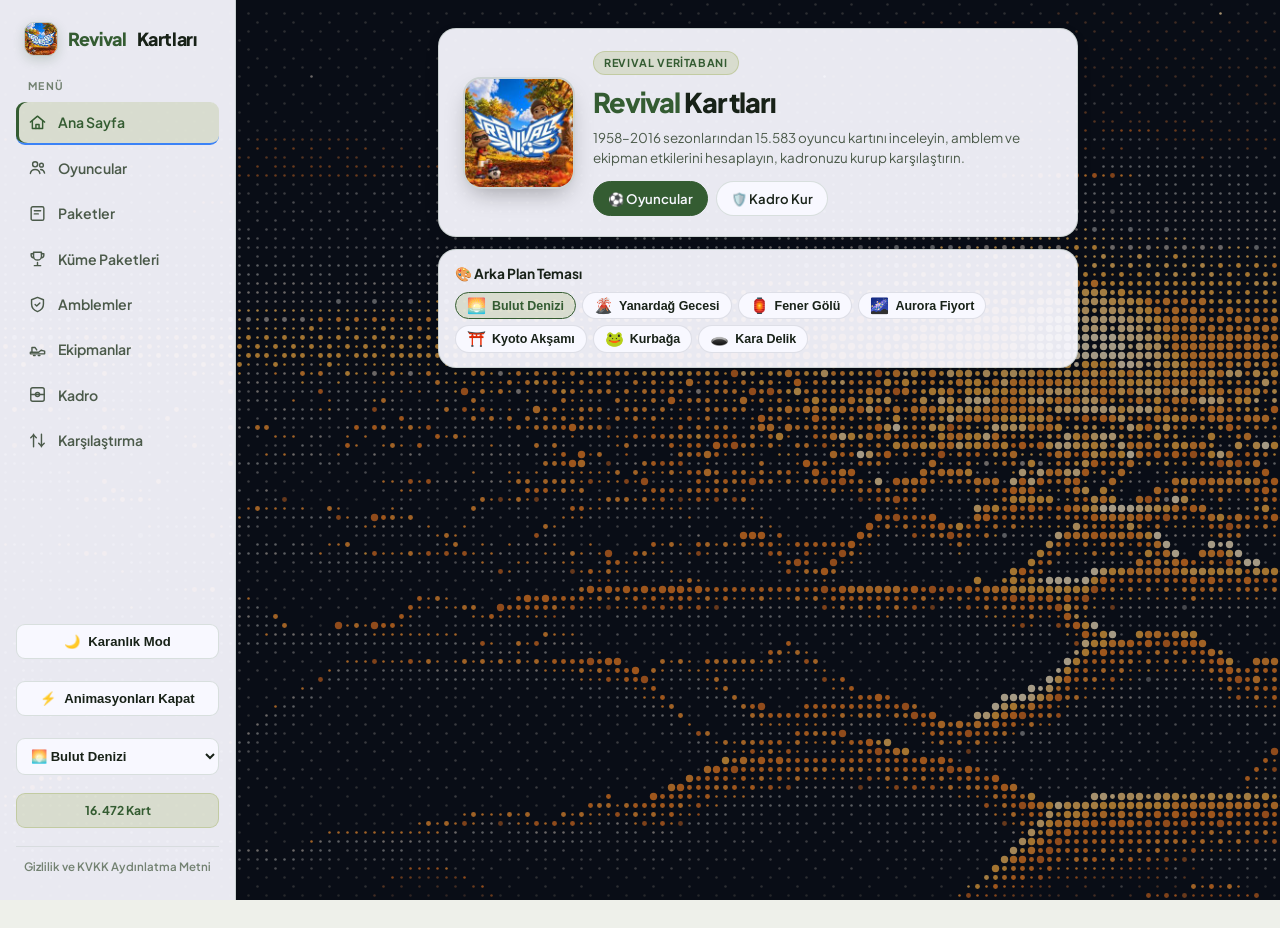
==== commit ef9e3352: "v6" ====
--- a/index.html
+++ b/index.html
@@ -51,6 +51,8 @@
         <nav class="nav-links" id="mainNav">
           <a class="nav-link active" href="/" data-tab="home"><span class="nav-ico"><svg viewBox="0 0 24 24" fill="none" stroke="currentColor" stroke-width="1.8" stroke-linecap="round" stroke-linejoin="round"><path d="M3 11.5 12 4l9 7.5"/><path d="M5.5 10v9.5h13V10"/><path d="M10 19.5v-5h4v5"/></svg></span><span class="nav-txt">Ana Sayfa</span></a>
           <a class="nav-link" href="/oyuncular" data-tab="players"><span class="nav-ico"><svg viewBox="0 0 24 24" fill="none" stroke="currentColor" stroke-width="1.8" stroke-linecap="round" stroke-linejoin="round"><circle cx="9" cy="8" r="3.2"/><path d="M3 19.5c.6-3.3 3-5 6-5s5.4 1.7 6 5"/><circle cx="17" cy="9" r="2.4"/><path d="M16 14.6c2.4.2 4.3 1.7 4.9 4.4"/></svg></span><span class="nav-txt">Oyuncular</span></a>
+          <a class="nav-link" href="/paketler" data-tab="packs"><span class="nav-ico"><svg viewBox="0 0 24 24" fill="none" stroke="currentColor" stroke-width="1.8" stroke-linecap="round" stroke-linejoin="round"><rect x="4" y="3.5" width="16" height="17" rx="2"/><path d="M8 8.5h8M8 12.5h5"/></svg></span><span class="nav-txt">Paketler</span></a>
+          <a class="nav-link" href="/kume-paketleri" data-tab="divisions"><span class="nav-ico"><svg viewBox="0 0 24 24" fill="none" stroke="currentColor" stroke-width="1.8" stroke-linecap="round" stroke-linejoin="round"><path d="M8 21h8M12 17v4M7 4h10v5a5 5 0 0 1-10 0V4z"/><path d="M7 6H4v2a3 3 0 0 0 3 3M17 6h3v2a3 3 0 0 1-3 3"/></svg></span><span class="nav-txt">Küme Paketleri</span></a>
           <a class="nav-link" href="/amblemler" data-tab="emblems"><span class="nav-ico"><svg viewBox="0 0 24 24" fill="none" stroke="currentColor" stroke-width="1.8" stroke-linecap="round" stroke-linejoin="round"><path d="M12 3 4.5 6v5.5c0 4.6 3.1 8 7.5 9.5 4.4-1.5 7.5-4.9 7.5-9.5V6z"/><path d="m9 12 2 2 4-4"/></svg></span><span class="nav-txt">Amblemler</span></a>
           <a class="nav-link" href="/ekipmanlar" data-tab="equipments"><span class="nav-ico"><svg viewBox="0 0 24 24" fill="none" stroke="currentColor" stroke-width="1.8" stroke-linecap="round" stroke-linejoin="round"><path d="M3 15.5h10.5l3-2.5 4.5 1v3.5H3z"/><path d="M5 15.5V9.5h4l2 3"/><path d="M7 19.5h2M13 19.5h2"/></svg></span><span class="nav-txt">Ekipmanlar</span></a>
           <a class="nav-link" href="/kadro" data-tab="squad"><span class="nav-ico"><svg viewBox="0 0 24 24" fill="none" stroke="currentColor" stroke-width="1.8" stroke-linecap="round" stroke-linejoin="round"><rect x="3.5" y="3.5" width="17" height="17" rx="2.5"/><path d="M3.5 12h17"/><circle cx="12" cy="12" r="2.6"/></svg></span><span class="nav-txt">Kadro</span></a>
@@ -413,6 +415,83 @@
       <div id="equipmentsContent" class="eq-grid"></div>
     </div>
 
+    <!-- ==================== 3B. PAKETLER ==================== -->
+    <div id="view-packs" class="page-view hidden">
+      <div class="breadcrumb">Anasayfa / <span>Paketler</span></div>
+      <section class="page-head rvl-deck-head">
+        <div class="rvl-head-main">
+          <span class="rvl-head-kicker">PAKET VERİTABANI</span>
+          <h1 class="hero-title">Kart Paketleri</h1>
+          <p class="hero-subtitle">Oyundaki tüm Altın, RP ve Seviye Ödül paketleri; sezon kapsamları (2016 / 2027) ve kart çıkma oranları. Detaylı oranlar için bir pakete tıkla.</p>
+        </div>
+        <div class="rvl-head-stat">
+          <span class="eq-count-label" id="pkCountLabel">Yükleniyor...</span>
+        </div>
+      </section>
+
+      <section class="filter-panel rvl-eq-deck">
+        <div class="rvl-eq-top">
+          <div class="rvl-eq-dock-group">
+            <span class="rvl-cell-head-inline">ÖDEME</span>
+            <div class="rvl-chip-strip" id="pkPayPills">
+              <button class="pill active" data-pk-pay="all">Tümü</button>
+              <button class="pill" data-pk-pay="Altın">Altın</button>
+              <button class="pill" data-pk-pay="RP">RP</button>
+            </div>
+          </div>
+          <div class="rvl-eq-dock-group">
+            <span class="rvl-cell-head-inline">SEZON</span>
+            <div class="rvl-chip-strip" id="pkSeasonPills">
+              <button class="pill active" data-pk-season="all">Tümü</button>
+              <button class="pill" data-pk-season="2027">2027 İçerenler</button>
+              <button class="pill" data-pk-season="2016">2016</button>
+            </div>
+          </div>
+          <div class="search-box rvl-eq-search">
+            <svg class="search-icon" width="15" height="15" viewBox="0 0 24 24" fill="none" stroke="currentColor" stroke-width="2.2">
+              <circle cx="11" cy="11" r="8"></circle><line x1="21" y1="21" x2="16.65" y2="16.65"></line>
+            </svg>
+            <input type="text" id="pkSearchInput" placeholder="Paket adı ara... (örn. Tam Paket, 2027, Cadılar Bayramı)" autocomplete="off" />
+          </div>
+        </div>
+      </section>
+
+      <div id="packsGrid" class="packs-grid"></div>
+    </div>
+
+    <!-- ==================== 3C. KÜME PAKETLERİ ==================== -->
+    <div id="view-divisions" class="page-view hidden">
+      <div class="breadcrumb">Anasayfa / <span>Küme Paketleri</span></div>
+      <section class="page-head rvl-deck-head">
+        <div class="rvl-head-main">
+          <span class="rvl-head-kicker">DERECELİ SEZON ÖDÜLLERİ</span>
+          <h1 class="hero-title">Küme Paketleri</h1>
+          <p class="hero-subtitle">Normal, Özel, Ender, Uzman, Süper ve Efsane kümelerinde düşme, kalma, yükselme, şampiyonluk ve sezon sonu final ödüllerinin %100 kesin içerikleri.</p>
+        </div>
+        <div class="rvl-head-stat">
+          <span class="eq-count-label">6 Küme</span>
+        </div>
+      </section>
+
+      <section class="filter-panel rvl-eq-deck">
+        <div class="rvl-eq-top">
+          <div class="rvl-eq-dock-group">
+            <span class="rvl-cell-head-inline">KÜME</span>
+            <div class="rvl-chip-strip" id="divFilterPills">
+              <button class="pill active" data-div="all">Tümü</button>
+              <button class="pill pill-gold" data-div="Gold">Efsane</button>
+              <button class="pill pill-master" data-div="Master">Süper</button>
+              <button class="pill pill-elite" data-div="Elite">Uzman</button>
+              <button class="pill pill-rare" data-div="Rare">Ender</button>
+              <button class="pill pill-special" data-div="Special">Özel</button>
+              <button class="pill pill-normal" data-div="Normal">Normal</button>
+            </div>
+          </div>
+        </div>
+      </section>
+
+      <div id="divisionsGrid" class="divisions-grid"></div>
+    </div>
     <!-- ==================== 4. KADRO KURUCU ==================== -->
     <div id="view-squad" class="page-view hidden">
       <div class="breadcrumb">Anasayfa / <span>Kadro</span></div>
@@ -710,12 +789,23 @@
     </div>
   </div>
 
+  <!-- Paket Detay Modalı -->
+  <div id="packDetailModal" class="modal-backdrop hidden">
+    <div class="modal-box pk-modal-box">
+      <div class="modal-header">
+        <h2>Paket Detayı &amp; Çıkma Oranları</h2>
+        <button id="closePackDetailBtn" class="modal-close">✕</button>
+      </div>
+      <div class="modal-body" id="packDetailBody"></div>
+    </div>
+  </div>
   <!-- Çoklu Yüzen Oyuncu Kartları Konteyneri -->
   <div id="floatingCardsLayer"></div>
 
   <script defer src="players-data.js"></script>
   <script defer src="emblems-data.js"></script>
   <script defer src="equipments-data.js"></script>
+  <script defer src="packs-data.js"></script>
   <script defer src="ascii-bg.js"></script>
   <script defer src="app.js"></script>
 </body>
--- a/styles.min.css
+++ b/styles.min.css
@@ -1 +1 @@
-:root{--bg-body:#090d16;--bg-card:#111827;--bg-card-alt:#0f1624;--bg-input:#0b111e;--bg-hover:#172033;--border-color:#1e293b;--border-subtle:#162032;--text-main:#f1f5f9;--text-muted:#94a3b8;--text-dim:#64748b;--accent-green:#22c55e;--accent-blue:#3b82f6;--accent-amber:#f59e0b;--accent-red:#ef4444;--accent-purple:#a855f7;--accent-cyan:#06b6d4}*{box-sizing:border-box;margin:0;padding:0}body{font-family:'Inter',-apple-system,BlinkMacSystemFont,"Segoe UI",Roboto,sans-serif;background-color:var(--bg-body);color:var(--text-main);line-height:1.45;min-height:100vh;padding-bottom:80px}.navbar{background-color:#f6f7fb;border-bottom:1px solid var(--border-color);position:sticky;top:0;z-index:100}.nav-container{max-width:1240px;margin:0 auto;padding:0 20px;height:54px;display:flex;align-items:center;justify-content:space-between}.nav-left{display:flex;align-items:center;gap:24px}.brand{display:flex;align-items:center;gap:8px;text-decoration:none;font-weight:800;font-size:1.15rem;letter-spacing:-0.02em}.brand-icon{font-size:1.15rem}.brand-logo-img{width:24px;height:24px;border-radius:6px;object-fit:cover;border:1px solid rgba(125,211,252,0.45);box-shadow:0 0 10px rgba(56,189,248,0.25)}.brand-rvl{color:var(--accent-green)}.brand-tracker{color:var(--text-main)}.nav-links{display:flex;align-items:center;gap:6px}.nav-link{display:inline-flex;align-items:center;gap:6px;padding:6px 12px;border-radius:6px;font-size:0.84rem;font-weight:600;color:var(--text-muted);text-decoration:none;transition:all 0.15s ease}.nav-link.active,.nav-link:hover{color:var(--accent-green);background:rgba(34,197,94,0.1)}.db-badge{font-size:0.76rem;font-weight:600;color:var(--text-muted);background:var(--bg-card);border:1px solid var(--border-color);padding:4px 10px;border-radius:999px}.main-container{max-width:1240px;margin:22px auto;padding:0 20px;display:flex;flex-direction:column;gap:16px}.hero-card{background:linear-gradient(135deg,#f1f2f6 0%,#f4f5f9 100%);border:1px solid var(--border-color);border-radius:10px;padding:20px 24px}.hero-title{font-size:1.35rem;font-weight:800;color:var(--text-main);letter-spacing:-0.02em;margin-bottom:4px}.hero-subtitle{font-size:0.85rem;color:var(--text-muted)}.filter-panel{position:relative;z-index:40;background-color:var(--bg-card);border:1px solid var(--border-color);border-radius:10px;padding:16px 20px;display:flex;flex-direction:column;gap:14px}.filter-top-row{display:grid;grid-template-columns:1.5fr 1fr 0.8fr 1fr auto;gap:10px;align-items:center}.search-box{position:relative;display:flex;align-items:center}.search-icon{position:absolute;left:12px;color:var(--text-dim);pointer-events:none}.search-box input{width:100%;background:var(--bg-input);border:1px solid var(--border-color);color:var(--text-main);padding:8px 32px 8px 35px;border-radius:7px;font-size:0.85rem;outline:none;transition:border-color 0.15s}.search-box input:focus{border-color:var(--accent-blue)}.clear-input-btn{position:absolute;right:8px;background:none;border:none;color:var(--text-dim);cursor:pointer;font-size:0.85rem;padding:2px 5px}.clear-input-btn:hover{color:var(--text-main)}.filter-select{background:var(--bg-input);border:1px solid var(--border-color);color:var(--text-main);padding:8px 11px;border-radius:7px;font-size:0.84rem;outline:none;cursor:pointer}.filter-select:focus{border-color:var(--accent-blue)}.btn-outline{display:inline-flex;align-items:center;gap:6px;background:var(--bg-input);border:1px solid var(--border-color);color:var(--text-muted);padding:8px 13px;border-radius:7px;font-size:0.83rem;font-weight:600;cursor:pointer;white-space:nowrap;transition:all 0.15s}.btn-outline:hover,.btn-outline.active{color:var(--text-main);border-color:var(--accent-blue);background:rgba(59,130,246,0.12)}.adv-filter-panel{border-top:1px solid var(--border-color);padding-top:12px}.adv-grid{display:grid;grid-template-columns:repeat(8,1fr);gap:10px;align-items:end}.adv-item{display:flex;flex-direction:column;gap:4px}.adv-item label{font-size:0.72rem;font-weight:700;color:var(--text-muted);text-transform:uppercase}.adv-item input{background:var(--bg-input);border:1px solid var(--border-color);color:var(--text-main);padding:7px 9px;border-radius:6px;font-size:0.83rem;width:100%}.btn-reset{background:rgba(239,68,68,0.12);border:1px solid rgba(239,68,68,0.35);color:#b91c1c;padding:7px 12px;border-radius:6px;font-size:0.8rem;font-weight:600;cursor:pointer;transition:all 0.15s}.btn-reset:hover{background:rgba(239,68,68,0.22)}.filter-pills-row{display:flex;flex-direction:column;gap:10px;padding-top:6px}.filter-sub-grid{display:grid;grid-template-columns:repeat(auto-fit,minmax(300px,1fr));gap:10px}.pill-section{display:flex;align-items:center;gap:10px;flex-wrap:wrap;background:rgba(255,255,255,0.72);border:1px solid rgba(15,23,42,0.13);border-radius:8px;padding:8px 12px}.pill-label{font-size:0.68rem;font-weight:700;color:var(--text-muted);letter-spacing:0.06em;min-width:48px}.pill-group{display:flex;align-items:center;gap:5px;flex-wrap:wrap}.pill{background:rgba(255,255,255,0.9);border:1px solid #e1e5ec;color:var(--text-muted);font-size:0.73rem;font-weight:600;padding:4px 10px;border-radius:6px;cursor:pointer;transition:all 0.14s ease}.pill:hover{color:var(--text-main);border-color:#e1e5ec}.pill-fw{border-color:rgba(239,68,68,0.65)}.pill-fw:hover{border-color:#ef4444}.pill-fw.active{background:#dc2626;border-color:#ef4444;color:#fff}.pill-mf{border-color:rgba(34,197,94,0.65)}.pill-mf:hover{border-color:#22c55e}.pill-mf.active{background:#16a34a;border-color:#22c55e;color:#fff}.pill-df{border-color:rgba(59,130,246,0.65)}.pill-df:hover{border-color:#3b82f6}.pill-df.active{background:#2563eb;border-color:#3b82f6;color:#fff}.pill-gk{border-color:rgba(245,158,11,0.65)}.pill-gk:hover{border-color:#f59e0b}.pill-gk.active{background:#d97706;border-color:#f59e0b;color:#fff}.pill-gold{border-color:rgba(253,224,71,0.65)}.pill-gold:hover{border-color:#fde047}.pill-gold.active{background:linear-gradient(135deg,#f59e0b,#eab308);border-color:#fde047;color:#090d16}.pill-master{border-color:rgba(15,23,42,0.13)}.pill-master:hover{border-color:#b9c6d8}.pill-master.active{background:linear-gradient(135deg,#b9c6d8 0%,#ecedf1 100%);border-color:#b9c6d8;color:var(--text-main);text-shadow:0 1px 2px rgba(0,0,0,0.7)}.pill-elite{border-color:rgba(168,85,247,0.65)}.pill-elite:hover{border-color:#a855f7}.pill-elite.active{background:#7e22ce;border-color:#a855f7;color:#fff}.pill-mythic{border-color:rgba(34,211,238,0.55)}.pill-mythic:hover{border-color:#22d3ee}.pill-mythic.active{background:linear-gradient(135deg,#062833 0%,#0e4b5c 55%,#072029 100%);border-color:#22d3ee;color:#a5f3fc;box-shadow:0 0 10px rgba(34,211,238,0.25)}.pill-rare{border-color:rgba(239,68,68,0.65)}.pill-rare:hover{border-color:#ef4444}.pill-rare.active{background:#dc2626;border-color:#ef4444;color:#fff}.pill-special{border-color:rgba(249,115,22,0.65)}.pill-special:hover{border-color:#f97316}.pill-special.active{background:#ea580c;border-color:#f97316;color:#fff}.pill-normal{border-color:rgba(15,23,42,0.13)}.pill-normal:hover{border-color:#94a3b8}.pill-normal.active{background:#475569;border-color:#94a3b8;color:var(--text-main)}.pill-region{border-color:rgba(56,189,248,0.65)}.pill-region:hover{border-color:#38bdf8}.pill-region.active{background:#0284c7;border-color:#38bdf8;color:#fff}.filter-bottom-row{display:flex;align-items:center;justify-content:space-between;border-top:1px solid var(--border-subtle);padding-top:12px;flex-wrap:wrap;gap:12px}.spirit-level-wrap{display:flex;align-items:center;gap:18px;flex-wrap:wrap}.bottom-right-controls{display:flex;align-items:center;gap:18px;flex-wrap:wrap}.btn-spirit{display:inline-flex;align-items:center;gap:6px;background:#f1f2f6;border:1px solid #e1e5ec;color:var(--text-main);padding:6px 12px;border-radius:6px;font-size:0.78rem;font-weight:600;cursor:pointer;transition:all 0.15s}.btn-spirit:hover{border-color:var(--accent-amber);color:var(--text-main)}.spirit-badge{background:var(--accent-amber);color:#090d16;font-weight:800;font-size:0.7rem;padding:1px 6px;border-radius:99px}.level-control{display:flex;align-items:center;gap:9px}.level-label{font-size:0.72rem;font-weight:800;color:var(--text-dim);letter-spacing:0.05em}#levelSlider{width:120px;accent-color:var(--accent-green);cursor:pointer}.level-badge{background:#ecedf1;color:var(--text-main);font-size:0.76rem;font-weight:700;padding:2px 8px;border-radius:5px;min-width:28px;text-align:center}.results-counter{font-size:0.8rem;color:var(--text-muted);font-weight:500}.table-card{background-color:var(--bg-card);border:1px solid var(--border-color);border-radius:10px;overflow:hidden}.table-responsive{width:100%;overflow-x:auto}.players-table{width:100%;border-collapse:collapse;text-align:left;font-size:0.84rem}.players-table thead tr{background-color:#f5f6fa;border-bottom:1px solid var(--border-color)}.players-table th{padding:11px 10px;font-size:0.72rem;font-weight:800;color:var(--text-dim);letter-spacing:0.04em;user-select:none;white-space:nowrap}.players-table th[data-sort]{cursor:pointer;text-align:center}.players-table th[data-sort]:hover{color:var(--text-main)}.col-pos{width:64px;text-align:center !important}.col-name{min-width:170px}.col-team{min-width:165px}.col-year{width:64px;text-align:center !important}.col-grade{width:82px;text-align:center !important}.col-stat{width:56px;text-align:center !important}.col-pwr{width:66px;text-align:center !important;color:var(--accent-amber) !important}.col-cmp{width:50px;text-align:center !important}.player-row{border-bottom:1px solid var(--border-subtle);cursor:pointer;transition:background-color 0.1s ease}.player-row:hover{background-color:var(--bg-hover)}.player-row.expanded{background-color:#eff0f4}.player-row td{padding:9px 10px;vertical-align:middle;white-space:nowrap}.cell-center{text-align:center}.pos-badge{display:inline-block;font-size:0.7rem;font-weight:600;padding:2px 7px;border-radius:4px;min-width:40px;text-align:center}.pos-fw{background:rgba(220,38,38,0.10);border:1.5px solid rgba(239,68,68,0.78);color:#b91c1c}.pos-mf{background:rgba(22,163,74,0.10);border:1.5px solid rgba(34,197,94,0.78);color:#16a34a}.pos-df{background:rgba(37,99,235,0.10);border:1.5px solid rgba(59,130,246,0.78);color:#2563eb}.pos-gk{background:rgba(217,119,6,0.10);border:1.5px solid rgba(245,158,11,0.78);color:#b45309}.player-name-wrap{display:flex;align-items:center;gap:8px}.player-name-text{font-weight:700;color:var(--text-main)}.player-num{font-size:0.73rem;color:var(--text-dim);font-weight:600}.team-main{font-weight:600;color:var(--text-main);font-size:0.82rem}.team-sub{font-size:0.72rem;color:var(--text-dim);margin-left:4px}.year-text{color:var(--text-muted);font-weight:600;font-size:0.82rem}.grade-badge{display:inline-block;font-size:0.71rem;font-weight:700;padding:2px 8px;border-radius:4px;min-width:56px;text-align:center}.grade-Gold{background:rgba(250,204,21,0.22);color:#a16207;border:1px solid rgba(250,204,21,0.55);box-shadow:0 0 8px rgba(250,204,21,0.2)}.grade-Master{background:linear-gradient(135deg,#b9c6d8 0%,#ecedf1 100%);color:var(--text-main);border:1px solid #94a3b8;text-shadow:0 1px 2px rgba(0,0,0,0.75)}.grade-Elite{background:rgba(147,51,234,0.2);color:#7e22ce;border:1px solid rgba(168,85,247,0.4)}.grade-Mythic{background:linear-gradient(135deg,#071e26 0%,#0e3d4c 100%);color:#67e8f9;border:1px solid rgba(34,211,238,0.55);box-shadow:0 0 8px rgba(34,211,238,0.18)}.grade-Rare{background:rgba(220,38,38,0.22);color:#b91c1c;border:1px solid rgba(239,68,68,0.45)}.grade-Special{background:rgba(234,88,12,0.22);color:#c2410c;border:1px solid rgba(249,115,22,0.45)}.grade-Normal{background:rgba(100,116,139,0.25);color:var(--text-muted);border:1px solid rgba(15,23,42,0.13)}.stat-cell{text-align:center;font-weight:400;font-variant-numeric:tabular-nums}.stat-s{color:#b45cff;font-weight:400}.stat-a{color:#ff1f3d;font-weight:400}.stat-b{color:#ea580c}.stat-c{color:#fdba74}.stat-d{color:var(--text-muted)}.pwr-pill{display:inline-block;font-weight:400;font-size:0.82rem;padding:2px 8px;border-radius:5px;min-width:36px;text-align:center}.pwr-high{background:rgba(245,158,11,0.18);color:#b45309;border:1px solid rgba(245,158,11,0.4)}.pwr-mid{background:rgba(34,197,94,0.15);color:#16a34a;border:1px solid rgba(34,197,94,0.35)}.pwr-low{background:rgba(148,163,184,0.12);color:var(--text-main);border:1px solid rgba(15,23,42,0.13)}.btn-cmp-row{background:#f5f6fa;border:1px solid #e1e5ec;color:var(--text-muted);width:26px;height:26px;border-radius:5px;font-weight:700;cursor:pointer;transition:all 0.12s}.btn-cmp-row:hover{border-color:var(--accent-green);color:var(--text-main)}.btn-cmp-row.selected{background:var(--accent-green);border-color:var(--accent-green);color:#090d16}.detail-row td{background-color:#0b111e;padding:18px 24px;border-bottom:1px solid var(--border-color)}.detail-popup-wrap{display:flex;align-items:flex-start;gap:28px;flex-wrap:wrap}.goley-card-popup{width:320px;border:2px solid #cbd5e1;border-radius:10px;overflow:hidden;background:#2b2d30;box-shadow:0 10px 28px rgba(0,0,0,0.65),inset 0 1px 0 rgba(255,255,255,0.25);font-family:'Inter',Tahoma,sans-serif;user-select:none}.goley-card-header{position:relative;color:#ffffff}.goley-header-Rare{background:linear-gradient(180deg,#d94844 0%,#b11f1b 66%,#820c09 100%)}.goley-header-Master{background:linear-gradient(180deg,#b9c6d8 0%,#4b5c73 64%,#1E293B 100%)}.goley-header-Elite{background:linear-gradient(180deg,#9333ea 0%,#6b21a8 66%,#4a1278 100%)}.goley-header-Mythic{background:linear-gradient(180deg,#134e5e 0%,#0a2a35 66%,#051318 100%)}.goley-header-Special{background:linear-gradient(180deg,#f97316 0%,#c2410c 66%,#8c2706 100%)}.goley-header-Normal{background:linear-gradient(180deg,#64748b 0%,#3b4758 66%,#242c38 100%)}.goley-header-Gold{background:linear-gradient(180deg,#facc15 0%,#ca8a04 66%,#784505 100%)}.goley-header-top{display:flex;align-items:flex-start;justify-content:space-between;padding:10px 14px 8px 14px;gap:10px}.goley-title-block{display:flex;flex-direction:column;gap:2px}.goley-yr-name{font-size:1.08rem;font-weight:800;color:#ffffff;letter-spacing:0.01em;text-shadow:0 2px 3px rgba(0,0,0,0.7)}.goley-club-name{font-size:0.88rem;font-weight:700;color:#f8fafc;text-shadow:0 1px 3px rgba(0,0,0,0.7)}.goley-icons-right{display:flex;align-items:center;gap:8px}.goley-jersey-icon{position:relative;width:34px;height:30px;display:flex;align-items:center;justify-content:center}.goley-jersey-icon svg{width:34px;height:30px;filter:drop-shadow(0 1px 2px rgba(0,0,0,0.55))}.goley-jersey-num{position:absolute;top:7px;font-size:0.74rem;font-weight:900;color:#18181b;letter-spacing:-0.03em}.goley-feet-icon{display:flex;align-items:center;gap:2px;filter:drop-shadow(0 1px 2px rgba(0,0,0,0.5))}.goley-foot-svg{width:12px;height:26px}.goley-foot-active{fill:#ffffff}.goley-foot-dim{fill:rgba(255,255,255,0.32)}.goley-header-sub{background:rgba(0,0,0,0.28);border-top:1px solid rgba(255,255,255,0.14);padding:5px 14px;font-size:0.85rem;font-weight:700;color:#d1d5db;text-shadow:0 1px 2px rgba(0,0,0,0.75)}.goley-stats-grid{display:grid;grid-template-columns:1fr 1fr;background:#2b2d30;position:relative;padding:6px 0;border-top:1px solid #18191c;border-bottom:1px solid #18191c}.goley-stats-grid::after{content:"";position:absolute;top:6px;bottom:6px;left:50%;width:2px;background:#1d1f22;box-shadow:1px 0 0 rgba(255,255,255,0.06);transform:translateX(-50%)}.goley-stat-item{display:flex;align-items:center;justify-content:space-between;padding:3.5px 16px;font-size:0.84rem}.goley-stat-item:nth-child(4n+1),.goley-stat-item:nth-child(4n+2){background:rgba(255,255,255,0.025)}.goley-stat-label{color:#f1f5f9;font-weight:700;text-shadow:0 1px 2px rgba(0,0,0,0.8)}.goley-stat-num{font-weight:800;font-variant-numeric:tabular-nums;text-shadow:0 1px 2px rgba(0,0,0,0.85)}.gstat-gray{color:#9ca3af}.gstat-lorange{color:#fde68a}.gstat-dorange{color:#fb923c}.gstat-red{color:#c81e1e}.gstat-purple{color:#b45cff}.goley-stat-plus{font-size:0.66rem;font-weight:700;color:#4ade80;margin-right:5px;vertical-align:1px}.goley-stat-diff-pos{font-size:0.68rem;font-weight:800;color:#4ade80;margin-right:5px;vertical-align:1px}.goley-stat-diff-neg{font-size:0.68rem;font-weight:800;color:#ff4d4f;margin-right:5px;vertical-align:1px}.goley-header-Master{position:relative;overflow:hidden;background:linear-gradient(115deg,#ff9ad5 0%,#ffe27a 14%,#b8f58a 28%,#7ef0d8 42%,#8fc8ff 56%,#c9a4ff 70%,#ff9ad5 84%,#ffe27a 100%);background-size:300% 300%;animation:holoShift 6s ease-in-out infinite}.goley-header-Master>*{position:relative;z-index:2}.goley-header-Master .holo-hex,.goley-header-Master .holo-shine{position:absolute;inset:0;pointer-events:none}.goley-header-Master .holo-hex{z-index:1;opacity:0.45;mix-blend-mode:soft-light;background-image:url("data:image/svg+xml,%3Csvg xmlns='http://www.w3.org/2000/svg' width='24' height='41.57' viewBox='0 0 24 41.57'%3E%3Cg fill='none' stroke='%23ffffff' stroke-width='1.6'%3E%3Cpath d='M12 0 L24 6.93 L24 20.78 L12 27.71 L0 20.78 L0 6.93 Z'/%3E%3Cpath d='M0 34.64 L12 27.71 L24 34.64 L24 48.5'/%3E%3C/g%3E%3C/svg%3E");background-size:18px 31px;animation:holoHexPulse 3.5s ease-in-out infinite}.goley-header-Master .holo-shine{z-index:1;background:linear-gradient(100deg,transparent 0%,transparent 35%,rgba(255,255,255,0.65) 48%,rgba(255,255,255,0.15) 55%,transparent 65%,transparent 100%);background-size:250% 100%;animation:holoSweep 2.8s linear infinite;mix-blend-mode:overlay}.goley-header-Master .goley-yr-name,.goley-header-Master .goley-club-name{color:#ffffff;text-shadow:0 1px 2px rgba(0,0,0,0.85),0 0 6px rgba(0,0,0,0.45)}.goley-header-Master .goley-header-sub{background:rgba(15,23,42,0.42);color:#f8fafc;border-top:1px solid rgba(255,255,255,0.35)}@keyframes holoShift{0%{background-position:0% 50%}50%{background-position:100% 50%}100%{background-position:0% 50%}}@keyframes holoSweep{0%{background-position:150% 0}100%{background-position:-100% 0}}@keyframes holoHexPulse{0%,100%{opacity:0.30}50%{opacity:0.60}}.spirit-item select.filter-select{width:100%}.emblem-preview{margin-top:16px;display:flex;flex-direction:column;gap:12px}.emb-eff-list{display:flex;flex-direction:column;gap:4px}.emb-eff-row{display:flex;align-items:center;gap:12px;padding:6px 10px;border-radius:6px;background:#f6f7fb;border:1px solid var(--border-subtle);font-size:0.8rem;color:var(--text-dim)}.emb-eff-row.active{color:var(--text-main);border-color:rgba(245,158,11,0.45);background:rgba(245,158,11,0.08)}.emb-eff-star{min-width:70px;color:#475569;letter-spacing:1px}.emb-eff-row.active .emb-eff-star{color:#b45309}.emb-total-grid{display:grid;grid-template-columns:repeat(6,1fr);gap:6px}.emb-total-cell{display:flex;flex-direction:column;align-items:center;gap:2px;padding:8px 4px;border-radius:6px;background:#f6f7fb;border:1px solid var(--border-color)}.emb-total-label{font-size:0.68rem;font-weight:800;color:var(--text-dim)}.emb-total-full{font-size:0.95rem;font-weight:800;color:#16a34a}.emb-total-half{font-size:0.68rem;font-weight:600;color:#b45309}.emb-rules{display:flex;flex-direction:column;gap:4px;font-size:0.74rem;color:var(--text-muted);background:#f6f7fb;border:1px solid var(--border-subtle);border-radius:6px;padding:10px 12px}.emb-rules strong{color:var(--text-main)}.emb-mode-full{color:#16a34a !important}.emb-mode-half{color:#b45309 !important}.emb-mode-none{color:var(--text-muted) !important}.modal-box{max-width:600px}.goley-card-footer{background:linear-gradient(180deg,#4b4e54 0%,#3e4147 100%);border-top:1px solid #63676e;padding:10px 12px 12px 12px;display:flex;flex-direction:column;gap:8px}.goley-lvl-row{display:flex;align-items:center;gap:12px;padding:0 2px}.goley-lvl-text{font-style:italic;font-weight:800;color:#e2e8f0;font-size:0.88rem;text-shadow:0 1px 2px rgba(0,0,0,0.8);min-width:44px}.goley-lvl-text strong{font-size:1.25rem;color:#ffffff;margin-left:2px}.goley-lvl-bar-track{flex:1;height:11px;background:#33363b;border:1px solid #222428;border-radius:99px;box-shadow:inset 0 1px 3px rgba(0,0,0,0.65);overflow:hidden}.goley-lvl-bar-fill{height:100%;background:linear-gradient(90deg,#22c55e,#eab308);border-radius:99px}.goley-skill-slots{display:grid;grid-template-columns:1fr 1fr;gap:6px}.goley-skill-box{position:relative;height:30px;background:#3a3d42;border:1px solid #232529;border-radius:5px;box-shadow:inset 0 1px 2px rgba(0,0,0,0.5),0 1px 0 rgba(255,255,255,0.08);display:flex;align-items:center;justify-content:center;padding:0 8px;font-size:0.78rem;font-weight:700;color:#e5e7eb;text-shadow:0 1px 2px rgba(0,0,0,0.8)}.goley-skill-box.has-skill{justify-content:flex-start;padding-left:26px}.goley-s-shield{position:absolute;left:4px;top:3px;width:18px;height:21px;background:linear-gradient(180deg,#ffffff 0%,#cbd5e1 100%);border:1.5px solid #0284c7;border-radius:3px 3px 9px 9px;display:flex;align-items:center;justify-content:center;font-style:italic;font-weight:900;font-size:0.72rem;color:#0284c7;text-shadow:none;box-shadow:0 1px 3px rgba(0,0,0,0.5)}.detail-side-info{display:flex;flex-direction:column;gap:10px;background:#0f1624;border:1px solid var(--border-color);border-radius:8px;padding:14px 18px;font-size:0.81rem;color:var(--text-muted);min-width:240px}.detail-side-row{display:flex;align-items:center;justify-content:space-between;gap:16px;border-bottom:1px solid var(--border-subtle);padding-bottom:6px}.detail-side-row:last-child{border-bottom:none;padding-bottom:0}.detail-side-row strong{color:var(--text-main)}.substat-bar-bg{height:7px;background:#eff0f4;border-radius:99px;overflow:hidden}.substat-bar-fill{height:100%;border-radius:99px}.pagination-bar{display:flex;align-items:center;justify-content:space-between;padding:12px 18px;background-color:#f5f6fa;border-top:1px solid var(--border-color);flex-wrap:wrap;gap:10px}.page-info{font-size:0.8rem;color:var(--text-muted)}.page-buttons{display:flex;align-items:center;gap:5px}.page-btn{background:#f1f2f6;border:1px solid #e1e5ec;color:var(--text-main);padding:5px 11px;border-radius:5px;font-size:0.78rem;font-weight:600;cursor:pointer}.page-btn:hover:not(:disabled){border-color:var(--accent-blue);color:var(--text-main)}.page-btn.active{background:var(--accent-green);border-color:var(--accent-green);color:#090d16;font-weight:800}.page-btn:disabled{opacity:0.4;cursor:default}.compare-bar{position:fixed;bottom:0;left:0;right:0;background:#f3f4f8;border-top:1px solid #e1e5ec;padding:10px 20px;z-index:200;box-shadow:0 -8px 25px rgba(20,24,40,0.12)}.compare-bar-inner{max-width:1240px;margin:0 auto;display:flex;align-items:center;justify-content:space-between;gap:16px;flex-wrap:wrap}.compare-slots{display:flex;align-items:center;gap:10px;flex-wrap:wrap}.cmp-chip{display:inline-flex;align-items:center;gap:8px;background:#ecedf1;border:1px solid #e1e5ec;padding:5px 10px;border-radius:6px;font-size:0.79rem;font-weight:600}.cmp-chip button{background:none;border:none;color:var(--text-muted);cursor:pointer;font-size:0.8rem}.compare-actions{display:flex;align-items:center;gap:8px}.btn-compare-go{background:var(--accent-green);border:none;color:#090d16;padding:7px 15px;border-radius:6px;font-size:0.82rem;font-weight:800;cursor:pointer}.btn-compare-clear{background:#ecedf1;border:1px solid #e1e5ec;color:var(--text-main);padding:7px 12px;border-radius:6px;font-size:0.8rem;cursor:pointer}.modal-backdrop{position:fixed;inset:0;background:rgba(5,8,15,0.78);display:flex;align-items:center;justify-content:center;z-index:300;padding:20px}.modal-box{background:#f3f4f8;border:1px solid #e1e5ec;border-radius:10px;width:100%;max-width:520px;max-height:90vh;display:flex;flex-direction:column;overflow:hidden}.modal-box.modal-lg{max-width:920px}.modal-header{display:flex;align-items:center;justify-content:space-between;padding:14px 18px;background:#f5f6fa;border-bottom:1px solid var(--border-color)}.modal-header h3{font-size:0.98rem;font-weight:800}.modal-close{background:none;border:none;color:var(--text-muted);font-size:1.05rem;cursor:pointer}.modal-body{padding:18px;overflow-y:auto}.modal-desc{font-size:0.83rem;color:var(--text-muted);margin-bottom:14px}.spirit-grid{display:grid;grid-template-columns:repeat(2,1fr);gap:12px}.spirit-item{display:flex;flex-direction:column;gap:4px}.spirit-item label{font-size:0.76rem;color:var(--text-muted);font-weight:600}.spirit-item input{background:var(--bg-input);border:1px solid var(--border-color);color:var(--text-main);padding:7px 10px;border-radius:6px}.modal-footer{margin-top:18px;display:flex;justify-content:flex-end;gap:10px}.cmp-table{width:100%;border-collapse:collapse;font-size:0.82rem}.cmp-table th,.cmp-table td{padding:7px 10px;border-bottom:1px solid var(--border-subtle);text-align:center}.cmp-table th:first-child,.cmp-table td:first-child{text-align:left;color:var(--text-muted);font-weight:600}.cmp-best{color:#a16207;font-weight:800}.loading-cell{text-align:center;padding:40px !important;color:var(--text-muted)}.hidden{display:none !important}@keyframes pageViewFadeIn{from{opacity:0;transform:translateY(6px)}to{opacity:1;transform:translateY(0)}}.page-view:not(.hidden){animation:pageViewFadeIn 0.18s ease-out}@media (max-width:960px){.filter-top-row{grid-template-columns:1fr 1fr}.adv-grid{grid-template-columns:repeat(2,1fr)}.substats-grid{grid-template-columns:1fr}}.nav-link{background:none;border:none;border-bottom:2px solid transparent;border-radius:0;padding:15px 12px;cursor:pointer;font-family:inherit}.nav-link.active{background:none;color:var(--text-main);border-bottom-color:#3b82f6}.nav-link:hover:not(.active){background:none;color:var(--text-main)}.breadcrumb{font-size:0.78rem;color:var(--text-dim)}.breadcrumb span{color:var(--text-muted);font-weight:600}.page-head{display:flex;flex-direction:column;gap:4px}.emb-filter-block{display:flex;flex-direction:column;gap:6px}.dot{display:inline-block;width:8px;height:8px;border-radius:50%;margin-right:6px}.dot-red{background:#ef4444}.dot-blue{background:#3b82f6}.dot-amber{background:#f59e0b}.dot-green{background:#22c55e}.emb-region-section{margin-top:18px;display:flex;flex-direction:column;gap:12px}.emb-region-title{display:flex;align-items:center;gap:8px;font-size:1rem;font-weight:800;color:var(--text-main)}.emb-cards-grid{display:grid;grid-template-columns:repeat(3,1fr);gap:14px}.emb-card{background:var(--bg-card);border:1px solid var(--border-color);border-radius:10px;padding:14px 16px;display:flex;flex-direction:column;gap:12px}.emb-card-head{display:flex;align-items:center;gap:12px}.emb-crest{width:44px;height:44px;border-radius:10px;background:#f6f7fb;border:1px solid #e1e5ec;display:flex;align-items:center;justify-content:center;font-weight:800;font-size:0.78rem;color:#2563eb;flex-shrink:0}.emb-card-title{font-weight:700;font-size:0.96rem;color:var(--text-main)}.emb-card-sub{font-size:0.76rem;color:var(--text-muted)}.emb-mode-switch{display:grid;grid-template-columns:1fr 1fr;background:#f6f7fb;border:1px solid var(--border-color);border-radius:7px;padding:3px;gap:3px}.emb-mode-btn{background:none;border:none;color:var(--text-muted);padding:6px 8px;border-radius:5px;font-size:0.76rem;font-weight:700;cursor:pointer}.emb-mode-btn.active{background:#4f6ef7;color:#ffffff}.emb-year-row{display:flex;align-items:center;justify-content:space-between;gap:8px;font-size:0.75rem;color:var(--text-muted)}.emb-year-select{background:var(--bg-input);border:1px solid var(--border-color);color:var(--text-main);padding:3px 8px;border-radius:5px;font-size:0.75rem}.emb-staff-row{display:flex;align-items:center;gap:6px;flex-wrap:wrap;font-size:0.74rem;color:var(--text-muted)}.emb-staff-pill{background:#eff0f4;border:1px solid #e1e5ec;color:var(--text-main);padding:2px 7px;border-radius:4px;font-size:0.71rem;font-weight:700}.emb-bars{display:flex;flex-direction:column;gap:6px}.emb-bar-row{display:grid;grid-template-columns:36px 1fr 28px;align-items:center;gap:8px;font-size:0.74rem}.emb-bar-label{color:var(--text-muted);font-weight:700}.emb-bar-track{height:6px;background:#f6f7fb;border-radius:99px;overflow:hidden}.emb-bar-fill{height:100%;background:#4f6ef7;border-radius:99px}.emb-bar-val{text-align:right;font-weight:700;color:var(--text-main)}.emb-card-stars{display:grid;grid-template-columns:repeat(5,1fr);gap:5px}.emb-star-btn{background:#f6f7fb;border:1px solid var(--border-color);color:var(--text-dim);padding:5px 2px;border-radius:5px;font-size:0.65rem;cursor:pointer}.emb-star-btn.s2{color:#b45309}.emb-star-btn.s3{color:#ef4444}.emb-star-btn.s4{color:#7e22ce}.emb-star-btn.s5{color:var(--text-main)}.emb-star-btn.active{background:#e2e8f0;color:#090d16;border-color:#ffffff;font-weight:800}.eq-count-label{font-size:0.76rem;color:var(--text-muted)}.eq-subtabs{display:grid;grid-template-columns:repeat(3,1fr);background:var(--bg-card);border:1px solid var(--border-color);border-radius:9px;padding:4px;gap:4px}.eq-subtab{background:none;border:none;color:var(--text-muted);padding:9px 12px;border-radius:7px;font-size:0.84rem;font-weight:700;cursor:pointer}.eq-subtab.active{background:#4f6ef7;color:#ffffff}.eq-subfilters{display:flex;flex-wrap:wrap;gap:18px;align-items:center}.eq-grid{display:grid;grid-template-columns:repeat(5,1fr);gap:12px}.eq-card{background:var(--bg-card);border:1px solid var(--border-color);border-radius:10px;padding:12px;display:flex;flex-direction:column;gap:8px}.eq-icon-box{height:92px;background:#f6f7fb;border:1px solid var(--border-subtle);border-radius:8px;display:flex;align-items:center;justify-content:center}.eq-card-title{font-size:0.86rem;font-weight:800;color:var(--text-main)}.eq-tags{display:flex;flex-wrap:wrap;gap:4px}.eq-tag{background:#f6f7fb;border:1px solid var(--border-color);color:var(--text-muted);font-size:0.69rem;font-weight:600;padding:2px 7px;border-radius:4px}.eq-buff-text{font-size:0.78rem;font-weight:700;color:#2563eb}.eq-skill-pill{background:rgba(245,158,11,0.12);border:1px solid rgba(245,158,11,0.45);color:#b45309;font-size:0.7rem;font-weight:700;padding:2px 7px;border-radius:4px}.eq-skill-card{background:var(--bg-card);border:1px solid var(--border-color);border-radius:10px;padding:14px 16px;display:flex;flex-direction:column;gap:8px}.squad-layout{display:grid;grid-template-columns:275px minmax(360px,1fr) 400px;gap:14px;align-items:start}.squad-left{display:flex;flex-direction:column;gap:12px}.squad-box{background:var(--bg-card);border:1px solid var(--border-color);border-radius:10px;padding:14px;display:flex;flex-direction:column;gap:10px}.squad-box-title{font-size:0.82rem;font-weight:800;color:var(--text-main)}.sq-emblem-pick{background:#f6f7fb;border:1px dashed #e1e5ec;color:var(--text-main);padding:18px 10px;border-radius:8px;font-size:0.8rem;font-weight:700;cursor:pointer}.sq-emblem-pick:hover{border-color:#4f6ef7;color:var(--text-main)}.sq-emblem-hint{font-size:0.73rem;color:var(--text-dim)}.sq-field{display:flex;flex-direction:column;gap:5px}.sq-field label{font-size:0.7rem;font-weight:800;color:var(--text-dim)}.sq-slider-head{display:flex;justify-content:space-between;font-size:0.72rem;color:var(--text-dim)}.sq-slider-head strong{color:var(--text-main)}.sq-stat-line{display:flex;align-items:center;justify-content:space-between;font-size:0.74rem;font-weight:700;color:var(--text-dim)}.sq-big-num{font-size:1.25rem;font-weight:800;color:var(--text-main)}.sq-amber{color:#b45309}.sq-actions{display:grid;grid-template-columns:1fr 1fr;gap:8px}.squad-pitch-wrap{background:var(--bg-card);border:1px solid var(--border-color);border-radius:10px;padding:14px}.squad-pitch{position:relative;width:100%;height:760px;border-radius:8px;overflow:hidden;border:2px solid rgba(255,255,255,0.22);background:repeating-linear-gradient(90deg,#194d2b 0px,#194d2b 48px,#1d5932 48px,#1d5932 96px)}.pitch-markings{position:absolute;inset:0;pointer-events:none}.pitch-half-line{position:absolute;left:0;right:0;top:50%;height:2px;background:rgba(255,255,255,0.25)}.pitch-center-circle{position:absolute;left:50%;top:50%;width:110px;height:110px;border:2px solid rgba(255,255,255,0.25);border-radius:50%;transform:translate(-50%,-50%)}.pitch-box-top,.pitch-box-bottom{position:absolute;left:50%;width:220px;height:82px;border:2px solid rgba(255,255,255,0.25);transform:translateX(-50%)}.pitch-box-top{top:0;border-top:none}.pitch-box-bottom{bottom:0;border-bottom:none}.sq-slots-layer{position:absolute;inset:0}.sq-slot{position:absolute;width:78px;height:92px;transform:translate(-50%,-50%);background:rgba(9,13,22,0.65);border:1.5px dashed rgba(255,255,255,0.35);border-radius:8px;display:flex;flex-direction:column;align-items:center;justify-content:center;gap:3px;cursor:pointer;padding:4px;text-align:center;transition:all 0.15s}.sq-slot:hover,.sq-slot.selected{border-color:#4ade80;box-shadow:0 0 12px rgba(74,222,128,0.45)}.sq-slot.filled{border-style:solid;background:rgba(15,23,42,0.92)}.sq-slot-role{font-size:0.66rem;font-weight:800;color:#cbd5e1}.sq-slot-name{font-size:0.69rem;font-weight:800;color:#ffffff;max-width:70px;overflow:hidden;text-overflow:ellipsis;white-space:nowrap}.sq-slot-pwr{font-size:0.72rem;font-weight:800;color:#fbbf24}.squad-pool{background:var(--bg-card);border:1px solid var(--border-color);border-radius:10px;padding:14px;display:flex;flex-direction:column;gap:10px}.sq-search-input{width:100%;background:var(--bg-input);border:1px solid var(--border-color);color:var(--text-main);padding:7px 10px;border-radius:6px;font-size:0.8rem}.sq-pool-toggles{display:flex;gap:6px}.sq-pool-toggles .pill.active{background:#4f6ef7;border-color:#60a5fa;color:#fff}.sq-pool-selects{display:grid;grid-template-columns:1fr 1fr;gap:8px}.sq-pool-selects label{display:block;font-size:0.66rem;font-weight:800;color:var(--text-dim);margin-bottom:3px}.sq-pool-selects select{width:100%}.sq-pool-level{display:flex;align-items:center;gap:8px}.sq-pool-level input{flex:1;accent-color:#4f6ef7}.sq-pool-grid{display:grid;grid-template-columns:repeat(3,minmax(0,1fr));gap:8px;max-height:490px;overflow-y:auto;overflow-x:hidden;padding-right:2px}.sq-pool-card{background:#f6f7fb;border:1px solid var(--border-color);border-radius:6px;padding:7px 6px;display:flex;flex-direction:column;align-items:center;gap:3px;cursor:pointer;text-align:center;min-width:0}.sq-pool-name,.sq-pool-meta{width:100%;white-space:nowrap;overflow:hidden;text-overflow:ellipsis}.sq-pool-card:hover{border-color:#4ade80}.sq-pool-card.g-Gold{border-top:3px solid #facc15}.sq-pool-card.g-Master{border-top:3px solid #b9c6d8}.sq-pool-card.g-Elite{border-top:3px solid #a855f7}.sq-pool-card.g-Mythic{border-top:3px solid #22d3ee}.sq-pool-card.g-Rare{border-top:3px solid #ef4444}.sq-pool-card.g-Special{border-top:3px solid #f97316}.sq-pool-name{font-size:0.66rem;font-weight:800;color:var(--text-main);max-width:82px;overflow:hidden;text-overflow:ellipsis;white-space:nowrap}.sq-pool-meta{font-size:0.62rem;color:var(--text-dim)}.sq-pool-bot{display:flex;align-items:center;justify-content:space-between;width:100%;font-size:0.64rem;font-weight:800;color:#b45309;padding:0 2px}.modal-box.modal-xl{max-width:1120px}.compare-page-head{flex-direction:row;justify-content:space-between;align-items:center;flex-wrap:wrap;gap:12px}.compare-page-controls{display:flex;align-items:center;gap:14px}.compare-picker-row{position:relative}.cmp-search-dropdown{position:absolute;top:100%;left:0;right:0;background:#f3f4f8;border:1px solid #e1e5ec;border-radius:8px;margin-top:4px;max-height:280px;overflow-y:auto;z-index:90;box-shadow:0 12px 28px rgba(20,24,40,0.12)}.cmp-search-item{display:flex;align-items:center;justify-content:space-between;padding:8px 14px;cursor:pointer;border-bottom:1px solid var(--border-subtle);font-size:0.82rem}.cmp-search-item:hover{background:var(--bg-hover)}.compare-cards-grid{display:flex;flex-wrap:wrap;gap:18px;justify-content:flex-start;align-items:flex-start}.compare-card-slot{display:flex;flex-direction:column;gap:6px}.cmp-remove-btn{align-self:flex-end;background:rgba(239,68,68,0.15);border:1px solid rgba(239,68,68,0.4);color:#b91c1c;font-size:0.72rem;font-weight:700;padding:3px 9px;border-radius:5px;cursor:pointer}.cmp-empty-msg{background:var(--bg-card);border:1px dashed var(--border-color);border-radius:10px;padding:40px 20px;text-align:center;color:var(--text-muted);width:100%}@media (max-width:1050px){.emb-cards-grid{grid-template-columns:repeat(2,1fr)}.eq-grid{grid-template-columns:repeat(2,1fr)}.squad-layout{grid-template-columns:1fr}}@media (max-width:640px){.emb-cards-grid{grid-template-columns:1fr}}.compare-sequence{display:flex;align-items:flex-start;gap:12px;overflow-x:auto;padding:6px 4px 14px}.compare-card-slot{position:relative;flex:0 0 auto;border-radius:10px;padding:4px;background:#f3f4f8;border:2px solid #e1e5ec;box-shadow:0 4px 14px rgba(20,24,40,0.12)}.cmp-card-frame-0{border-color:#ef4444}.cmp-card-frame-1{border-color:#3b82f6}.cmp-card-frame-2{border-color:#22c55e}.cmp-card-frame-3{border-color:#f59e0b}.cmp-details-panel{flex:0 0 218px;background:#f3f4f8;border:1px solid #e1e5ec;border-radius:10px;padding:10px 8px;box-shadow:0 4px 14px rgba(20,24,40,0.12);align-self:stretch;display:flex;flex-direction:column;justify-content:flex-start}.cmp-details-title{text-align:center;font-size:0.96rem;font-weight:800;color:var(--text-main);padding-bottom:8px;margin-bottom:6px;border-bottom:1px solid #e1e5ec}.cmp-det-row{display:grid;grid-template-columns:34px 26px 1fr 26px 34px;align-items:center;gap:3px;padding:3.5px 2px;font-size:0.78rem;border-bottom:1px solid #e1e5ec;font-variant-numeric:tabular-nums}.cmp-det-row:last-child{border-bottom:none}.cmp-det-diff-l{text-align:left;font-weight:800;color:#b91c1c;font-size:0.72rem}.cmp-det-diff-r{text-align:right;font-weight:800;color:#b91c1c;font-size:0.72rem}.cmp-det-val{text-align:center;color:var(--text-muted);font-weight:600}.cmp-det-val.win{color:var(--text-main);font-weight:800}.cmp-det-label{text-align:center;color:var(--text-main);font-weight:700;font-size:0.76rem;white-space:nowrap}#asciiBgCanvas{position:fixed;inset:0;width:100%;height:100%;z-index:0;pointer-events:none;contain:strict;transform:translateZ(0)}.main-container{position:relative;z-index:1}.hero-card,.filter-panel,.table-card,.emb-card,.eq-card,.eq-skill-card,.squad-box,.squad-pitch-wrap,.squad-pool,.eq-subtabs,.cmp-details-panel,.cmp-empty-msg{background-color:rgba(17,24,39,0.94) !important}.floating-card-window{--glow-rgb:226,232,240;position:fixed;top:0;left:0;z-index:2500;display:flex;flex-direction:column;align-items:center;gap:8px;user-select:none;will-change:transform;contain:layout style}.floating-card-window[data-grade="Gold"]{--glow-rgb:250,204,21}.floating-card-window[data-grade="Elite"]{--glow-rgb:192,132,252}.floating-card-window[data-grade="Mythic"]{--glow-rgb:34,211,238}.floating-card-window[data-grade="Rare"]{--glow-rgb:248,113,113}.floating-card-window[data-grade="Special"]{--glow-rgb:251,146,60}.floating-card-window[data-grade="Normal"]{--glow-rgb:226,232,240}.floating-card-window[data-grade="Master"]{--glow-rgb:126,240,216}.floating-card-window .flip-card-scene{border-radius:10px;box-shadow:0 18px 36px rgba(0,0,0,0.58)}.floating-card-window.is-dragging .flip-card-scene{box-shadow:0 10px 20px rgba(0,0,0,0.42)}.floating-card-window.is-dragging .holo-hex,.floating-card-window.is-dragging .holo-shine{animation-play-state:paused !important;mix-blend-mode:normal !important}.floating-card-window.is-dragging .flip-card-inner:not(.is-flipped){transform-style:flat}.floating-card-window.is-dragging .flip-card-inner:not(.is-flipped) .flip-card-back{visibility:hidden}body.dragging-floating-card .navbar,body.dragging-floating-card .hero-card,body.dragging-floating-card .page-head,body.dragging-floating-card .filter-panel,body.dragging-floating-card .table-card,body.dragging-floating-card .squad-box,body.dragging-floating-card .squad-pool,body.dragging-floating-card .modal-box{backdrop-filter:none !important}.floating-card-window.hidden{display:none !important}@keyframes pageViewFadeIn{from{opacity:0;transform:translateY(6px)}to{opacity:1;transform:translateY(0)}}.page-view:not(.hidden){animation:pageViewFadeIn 0.18s ease-out}.floating-card-actions{width:288px;display:grid;grid-template-columns:1fr 1fr;gap:8px}.btn-card-flip{background:linear-gradient(180deg,#4f9cf9 0%,#2563eb 100%);border:1px solid #93c5fd;color:#ffffff;padding:7px 12px;border-radius:6px;font-size:0.84rem;font-weight:700;cursor:pointer;text-shadow:0 1px 2px rgba(0,0,0,0.45);box-shadow:0 3px 8px rgba(20,24,40,0.12)}.btn-card-flip:hover{filter:brightness(1.08)}.btn-card-close{background:linear-gradient(180deg,#e2e8f0 0%,#94a3b8 100%);border:1px solid #cbd5e1;color:#1e293b;padding:7px 12px;border-radius:6px;font-size:0.84rem;font-weight:700;cursor:pointer;box-shadow:0 3px 8px rgba(20,24,40,0.12)}.btn-card-close:hover{filter:brightness(1.06)}.flip-card-scene{position:relative;width:288px;height:468px;perspective:1200px;cursor:grab}.flip-card-scene:active{cursor:grabbing}.flip-card-inner{position:relative;width:100%;height:100%;transition:transform 0.58s cubic-bezier(0.22,1,0.36,1);transform-style:preserve-3d}.flip-card-inner.is-flipped{transform:rotateY(180deg)}.flip-card-face{position:absolute;inset:0;backface-visibility:hidden;-webkit-backface-visibility:hidden;border-radius:10px;overflow:hidden}.flip-card-back{transform:rotateY(180deg);background:#23252a;border:2px solid #94a3b8;overflow:hidden;display:flex;flex-direction:column}.flip-card-back .goley-card-popup{width:100%;height:100%;border:none;box-shadow:none;border-radius:0;display:flex;flex-direction:column}.flip-card-back .goley-card-header{padding:8px 10px 6px}.flip-card-back .goley-stats-grid{flex:1;padding:2px 0;display:grid;grid-template-columns:1fr 1fr;align-content:space-evenly}.flip-card-back .goley-stat-item{padding:1.5px 12px;font-size:0.78rem}.flip-card-back .goley-card-footer{padding:6px 10px 8px}.flip-card-back .goley-skill-slots{gap:5px;margin-top:5px}.flip-card-back .goley-skill-box{padding:4px 6px;font-size:0.72rem;overflow:hidden;white-space:nowrap;text-overflow:ellipsis}.flip-card-back .goley-skill-box.has-skill{padding-left:26px;justify-content:flex-start}.revival-card{width:100%;height:100%;display:flex;flex-direction:column;background:#1a1008;border:2.5px solid #e2e8f0;border-radius:10px;overflow:hidden;position:relative;font-family:"Plus Jakarta Sans","Inter",sans-serif;box-shadow:inset 0 0 0 1px rgba(255,255,255,0.35)}.revival-card.rc-grade-Gold{border-color:#fde047}.revival-card.rc-grade-Master{border-color:#e2e8f0}.revival-card.rc-grade-Elite{border-color:#d8b4fe}.revival-card.rc-grade-Mythic{border-color:#4dd0e1;background:#071318}.revival-card.rc-grade-Rare{border-color:#fca5a5}.revival-card.rc-grade-Special{border-color:#d98236}.revival-card.rc-grade-Normal{border-color:#cbd5e1}.rc-top-grade{position:absolute;top:0;left:50%;transform:translateX(-50%);z-index:6;min-width:112px;text-align:center;font-size:0.72rem;font-weight:800;letter-spacing:0.03em;padding:2px 16px 3px;color:#f8fafc;background:linear-gradient(180deg,rgba(30,41,59,0.92),rgba(15,23,42,0.96));clip-path:polygon(0 0,100% 0,88% 100%,12% 100%);text-shadow:0 1px 2px rgba(0,0,0,0.9)}.rc-grade-Special .rc-top-grade{background:linear-gradient(180deg,#9b5822,#5f310d);color:#fde6c4}.rc-grade-Gold .rc-top-grade{background:linear-gradient(180deg,#ca8a04,#713f12);color:#fef08a}.rc-grade-Elite .rc-top-grade{background:linear-gradient(180deg,#7e22ce,#3b0764);color:#f3e8ff}.rc-grade-Mythic .rc-top-grade{background:linear-gradient(180deg,#0e3a47,#06181f);color:#67e8f9}.rc-grade-Rare .rc-top-grade{background:linear-gradient(180deg,#b91c1c,#7f1d1d);color:#fee2e2}.rc-grade-Normal .rc-top-grade{background:linear-gradient(180deg,#64748b,#334155);color:#f1f5f9}.rc-hero{position:relative;height:248px;overflow:hidden;background:linear-gradient(180deg,#c77024 0%,#e0ab7b 46%,#e7e7ea 100%)}.rc-grade-Gold .rc-hero{background:linear-gradient(180deg,#ca8a04 0%,#facc15 48%,#fef3c7 100%)}.rc-grade-Master .rc-hero{background:linear-gradient(135deg,#ff9ad5 0%,#ffe27a 28%,#7ef0d8 64%,#e2e8f0 100%)}.rc-grade-Elite .rc-hero{background:linear-gradient(180deg,#6d28d9 0%,#a855f7 48%,#ede9fe 100%)}.rc-grade-Mythic .rc-hero{background:radial-gradient(ellipse at 54% 44%,rgba(45,212,191,0.55) 0%,rgba(14,116,144,0.42) 38%,rgba(6,30,38,0.92) 74%,#030b0f 100%),linear-gradient(135deg,#02080b 0%,#0b3a46 48%,#041217 100%)}.rc-grade-Rare .rc-hero{background:linear-gradient(180deg,#b91c1c 0%,#ef4444 48%,#fee2e2 100%)}.rc-grade-Special .rc-hero{background:linear-gradient(180deg,#c26a21 0%,#dea472 52%,#e6e7eb 100%)}.rc-grade-Normal .rc-hero{background:linear-gradient(180deg,#475569 0%,#94a3b8 52%,#e2e8f0 100%)}.rc-sunburst{position:absolute;inset:-45%;background:repeating-conic-gradient( from 0deg at 52% 52%,rgba(255,255,255,0.22) 0deg 6deg,transparent 6deg 14deg );-webkit-mask-image:radial-gradient(circle at 52% 52%,rgba(0,0,0,0.95) 18%,rgba(0,0,0,0.45) 75%);mask-image:radial-gradient(circle at 52% 52%,rgba(0,0,0,0.95) 18%,rgba(0,0,0,0.45) 75%);pointer-events:none}.rc-gloss{position:absolute;inset:0;background:linear-gradient(148deg,rgba(255,255,255,0.28) 0%,rgba(255,255,255,0.08) 44%,transparent 45%);pointer-events:none;z-index:3}.rc-pos-block{position:absolute;top:12px;left:12px;z-index:5;display:flex;flex-direction:column;align-items:flex-start}.rc-pos-code{font-size:2.05rem;font-weight:900;line-height:0.92;letter-spacing:-0.02em;color:#ffffff;text-shadow:0 2px 4px rgba(0,0,0,0.72),0 0 1px rgba(0,0,0,0.9)}.rc-pos-sub{font-size:0.82rem;font-weight:800;color:#ffffff;text-shadow:0 1px 3px rgba(0,0,0,0.85);margin:2px 0 12px 2px}.rc-cost-hex{width:38px;height:36px;margin-left:2px;background:linear-gradient(180deg,#cbd5e1 0%,#64748b 55%,#334155 100%);border:1.5px solid rgba(255,255,255,0.72);color:#ffffff;font-size:1.25rem;font-weight:900;display:flex;align-items:center;justify-content:center;clip-path:polygon(50% 0%,96% 24%,96% 76%,50% 100%,4% 76%,4% 24%);text-shadow:0 2px 3px rgba(0,0,0,0.85);box-shadow:inset 0 2px 4px rgba(255,255,255,0.45)}.rc-cost-hex span{font-style:italic;transform:translateX(-1px)}.rc-grade-Gold .rc-cost-hex{background:linear-gradient(180deg,#fde047,#ca8a04 60%,#854d0e)}.rc-grade-Elite .rc-cost-hex{background:linear-gradient(180deg,#c084fc,#7e22ce 60%,#4c1d95)}.rc-grade-Mythic .rc-cost-hex{background:linear-gradient(180deg,#164e63,#082f3c 60%,#04151b)}.rc-grade-Rare .rc-cost-hex{background:linear-gradient(180deg,#f87171,#dc2626 60%,#7f1d1d)}.rc-grade-Special .rc-cost-hex{background:linear-gradient(180deg,#f59e0b 0%,#c26114 55%,#7c3807 100%)}.rc-weather-box{position:absolute;top:10px;right:10px;z-index:5;width:28px;height:28px;border-radius:6px;background:rgba(15,23,42,0.55);border:1px solid rgba(255,255,255,0.4);display:flex;align-items:center;justify-content:center;font-size:0.95rem}.rc-portrait-wrap{position:absolute;inset:14px 4px 0 18px;z-index:2;display:flex;align-items:flex-end;justify-content:center}.rc-portrait-img{max-width:100%;max-height:100%;object-fit:contain;filter:drop-shadow(0 6px 12px rgba(0,0,0,0.45))}.rc-portrait-fallback{width:146px;height:175px;display:flex;flex-direction:column;align-items:center;justify-content:center;opacity:0.92;filter:drop-shadow(0 6px 12px rgba(0,0,0,0.65))}.rc-name-strip{position:relative;z-index:6;background:linear-gradient(180deg,#747c88 0%,#3f4650 100%);border-top:2px solid rgba(255,255,255,0.55);border-bottom:2px solid #090b10;padding:6px 12px 6px 68px;text-align:center}.rc-grade-Special .rc-name-strip{background:linear-gradient(180deg,#b85d17 0%,#5c2b06 100%);border-top-color:rgba(255,206,150,0.72)}.rc-grade-Special .rc-player-title{color:#ffffff;text-shadow:0 1px 2px rgba(0,0,0,0.7)}.rc-grade-Special .rc-player-club{color:#fed7aa}.rc-grade-Elite .rc-name-strip{background:linear-gradient(180deg,#7e22ce 0%,#3b0764 100%)}.rc-grade-Elite .rc-player-title{color:#ffffff}.rc-grade-Elite .rc-player-club{color:#ddd6fe}.rc-grade-Rare .rc-name-strip{background:linear-gradient(180deg,#b91c1c 0%,#5c0a0a 100%)}.rc-grade-Rare .rc-player-title{color:#ffffff}.rc-grade-Rare .rc-player-club{color:#fecaca}.rc-grade-Gold .rc-name-strip{background:linear-gradient(180deg,#eab308 0%,#854d0e 100%)}.rc-grade-Gold .rc-player-title{color:#ffffff;text-shadow:0 1px 2px rgba(0,0,0,0.7)}.rc-grade-Gold .rc-player-club{color:#fef08a}.rc-grade-Mythic .rc-name-strip{background:linear-gradient(180deg,#0b242c 0%,#040d11 100%);border-top:1px solid rgba(103,232,249,0.35);border-bottom:1px solid rgba(103,232,249,0.3)}.rc-grade-Mythic .rc-player-title{color:#ffffff;text-shadow:0 1px 2px rgba(0,0,0,0.85)}.rc-grade-Mythic .rc-player-club{color:#a5f3fc}.rc-club-crest{position:absolute;left:8px;top:-22px;width:54px;height:54px;display:flex;align-items:center;justify-content:center;color:#fde047;font-size:0.7rem;font-weight:900;filter:drop-shadow(0 3px 5px rgba(0,0,0,0.78));pointer-events:none}.rc-crest-img{width:52px;height:52px;object-fit:contain}.rc-player-title{font-size:0.98rem;font-weight:900;color:#ffffff;line-height:1.15;text-shadow:0 1px 2px rgba(0,0,0,0.65);white-space:nowrap;overflow:hidden;text-overflow:ellipsis}.rc-player-club{font-size:0.74rem;font-weight:700;color:#e2e8f0;white-space:nowrap;overflow:hidden;text-overflow:ellipsis}.rc-stats-panel{flex:1;background:linear-gradient(180deg,#2d1b0e 0%,#1b0f07 100%);padding:9px 15px 10px;display:flex;flex-direction:column;justify-content:space-between}.rc-stat-row{display:grid;grid-template-columns:36px 1fr 26px;align-items:center;gap:8px}.rc-stat-lbl{font-size:0.74rem;font-weight:800;color:#f3ece4;text-shadow:0 1px 1px rgba(0,0,0,0.7)}.rc-bar-track{height:9px;background:#362c25;border:1px solid #6b5a4d;border-radius:999px;padding:1px;overflow:hidden;box-shadow:inset 0 1px 2px rgba(0,0,0,0.65)}.rc-bar-fill{height:100%;border-radius:999px;background:linear-gradient(180deg,#ffd54f 0%,#f59e0b 55%,#d97706 100%);box-shadow:0 0 5px rgba(251,191,36,0.35)}.rc-stat-val{text-align:right;font-size:0.8rem;font-weight:700;color:#a89f96;font-variant-numeric:tabular-nums}.rc-stat-val-hot{color:#f59e0b;font-weight:800}.sq-pool-avatar{width:36px;height:36px;border-radius:6px;background:rgba(255,255,255,0.7);display:flex;align-items:center;justify-content:center;overflow:hidden;margin:2px 0}.sq-pool-avatar img{width:100%;height:100%;object-fit:cover}.tbl-team-wrap{display:inline-flex;align-items:center;gap:6px}.tbl-team-icon{width:20px;height:20px;object-fit:contain;flex-shrink:0;filter:drop-shadow(0 1px 2px rgba(0,0,0,0.5))}.adv-sub-section{margin-top:12px;padding-top:10px;border-top:1px solid rgba(15,23,42,0.13)}.adv-sub-title{font-size:0.7rem;font-weight:700;color:var(--text-muted);letter-spacing:0.04em;margin-bottom:8px}.adv-sub-title small{font-weight:500;color:var(--text-dim)}.adv-sub-grid{display:grid;grid-template-columns:repeat(7,minmax(0,1fr));gap:8px}@media (max-width:960px){.adv-sub-grid{grid-template-columns:repeat(4,minmax(0,1fr))}}@media (max-width:560px){.adv-sub-grid{grid-template-columns:repeat(3,minmax(0,1fr))}}.custom-team-select{position:relative;width:100%}.custom-team-trigger{width:100%;display:flex;align-items:center;justify-content:space-between;gap:8px;background:var(--bg-input);border:1px solid var(--border-color);color:var(--text-main);padding:6px 10px;border-radius:6px;font-size:0.82rem;cursor:pointer;text-align:left;min-height:36px}.custom-team-trigger:hover{border-color:var(--accent-blue)}.custom-team-trigger-content{display:inline-flex;align-items:center;gap:8px;min-width:0;overflow:hidden;text-overflow:ellipsis;white-space:nowrap}.custom-team-arrow{color:var(--text-muted);font-size:0.75rem;flex-shrink:0}.custom-team-menu{position:absolute;top:calc(100%+4px);left:0;right:0;max-height:260px;overflow-y:auto;background:#f3f4f8;border:1px solid #e1e5ec;border-radius:8px;box-shadow:0 14px 32px rgba(20,24,40,0.12);z-index:60;padding:4px}.custom-team-option{width:100%;display:flex;align-items:center;gap:8px;background:transparent;border:none;color:var(--text-main);padding:6px 8px;border-radius:6px;font-size:0.8rem;cursor:pointer;text-align:left}.custom-team-option:hover,.custom-team-option.active{background:#2563eb;color:#ffffff}.custom-team-icon{width:20px;height:20px;object-fit:contain;flex-shrink:0}.emb-eff-row[data-pick-star]{cursor:pointer;transition:transform 0.12s,border-color 0.12s,background 0.12s}.emb-eff-row[data-pick-star]:hover{border-color:#fbbf24;background:rgba(251,191,36,0.1)}.tbl-row-actions{display:inline-flex;align-items:center;gap:4px}.btn-fav-row,.btn-sq-row{width:26px;height:26px;border-radius:6px;border:1px solid rgba(15,23,42,0.11);background:rgba(255,255,255,0.65);color:var(--text-muted);font-size:0.78rem;cursor:pointer;display:inline-flex;align-items:center;justify-content:center;transition:all 0.15s ease}.btn-fav-row:hover{color:#a16207;border-color:rgba(250,204,21,0.45)}.btn-fav-row.active{color:#a16207;background:rgba(250,204,21,0.14);border-color:rgba(250,204,21,0.55)}.btn-sq-row:hover{color:#16a34a;border-color:rgba(74,222,128,0.45)}.btn-sq-row.sent{color:#16a34a;background:rgba(34,197,94,0.16);border-color:#22c55e}.fav-filter-btn.active{color:#a16207;border-color:rgba(250,204,21,0.6);background:rgba(250,204,21,0.12)}.detail-equip-sim{margin-top:10px;padding-top:10px;border-top:1px solid rgba(15,23,42,0.094);display:flex;flex-direction:column;gap:6px}.detail-equip-title{font-size:0.75rem;font-weight:700;text-transform:uppercase;letter-spacing:0.04em;color:#1d4ed8}.detail-equip-row{display:grid;grid-template-columns:70px 1fr;align-items:center;gap:8px}.detail-equip-row label{font-size:0.76rem;color:var(--text-muted)}.detail-equip-row .filter-select{padding:5px 8px;font-size:0.76rem}.sq-cost-wrap{display:inline-flex;align-items:center;gap:4px}.sq-cost-sep{color:var(--text-muted);font-size:0.9rem}.sq-max-cost-input{width:52px;padding:3px 6px;border-radius:6px;border:1px solid rgba(15,23,42,0.13);background:rgba(255,255,255,0.8);color:var(--text-main);font-size:0.82rem;font-weight:600;text-align:center}.sq-big-num.cost-over{color:#b91c1c !important}.sq-avg-stats{display:grid;grid-template-columns:repeat(3,1fr);gap:4px;margin:8px 0 6px}.sq-avg-stats span{background:rgba(255,255,255,0.65);border:1px solid rgba(15,23,42,0.086);border-radius:6px;padding:3px 5px;font-size:0.7rem;color:var(--text-muted);display:flex;justify-content:space-between}.sq-avg-stats b{color:var(--text-main)}.sq-weather-summary{display:flex;flex-wrap:wrap;gap:6px;margin-bottom:8px;font-size:0.74rem;color:var(--text-main)}.sq-weather-summary span{background:rgba(255,255,255,0.55);border:1px solid rgba(15,23,42,0.086);border-radius:999px;padding:2px 7px}.sq-slot-eq-badge{position:absolute;top:-6px;right:-6px;background:#1e293b;border:1px solid #38bdf8;color:#7dd3fc;border-radius:999px;padding:1px 5px;font-size:0.6rem;font-weight:700;line-height:1.2}.squad-box-head{display:flex;align-items:center;justify-content:space-between;margin-bottom:8px}.btn-slot-remove{padding:3px 8px;border-radius:6px;border:1px solid rgba(248,113,113,0.45);background:rgba(239,68,68,0.14);color:#b91c1c;font-size:0.72rem;font-weight:600;cursor:pointer}.btn-slot-remove:hover{background:rgba(239,68,68,0.28)}.sq-equip-selects{display:flex;flex-direction:column;gap:6px}.sq-equip-set-badge{margin-top:8px;padding:6px 8px;border-radius:6px;background:rgba(34,197,94,0.12);border:1px solid rgba(34,197,94,0.35);color:#15803d;font-size:0.72rem;font-weight:600}.sq-save-row,.sq-load-row{display:flex;gap:6px;align-items:center;margin-bottom:6px}.sq-save-row .sq-search-input,.sq-load-row .filter-select{flex:1;min-width:0;margin-bottom:0}.compare-radar-wrap{margin-bottom:18px}.radar-card{background:rgba(255,255,255,0.85);border:1px solid rgba(15,23,42,0.102);border-radius:12px;padding:14px 18px;display:flex;align-items:center;justify-content:space-between;gap:20px;flex-wrap:wrap}.radar-head h4{margin:0 0 10px;font-size:0.95rem;color:var(--text-main)}.radar-legend{display:flex;flex-direction:column;gap:6px}.radar-legend-item{display:flex;align-items:center;gap:8px;font-size:0.82rem;color:var(--text-main)}.radar-dot{width:11px;height:11px;border-radius:999px;display:inline-block}.compare-radar-svg{width:260px;height:240px;flex-shrink:0}.compare-summary-table{margin-top:20px}.cmp-summary-card{background:rgba(255,255,255,0.88);border:1px solid rgba(15,23,42,0.102);border-radius:12px;padding:14px 16px}.cmp-summary-title{font-size:0.92rem;font-weight:700;color:var(--text-main);margin-bottom:10px}.cmp-summary-title small{color:var(--text-muted);font-weight:500}.cmp-summary-scroll{overflow-x:auto}.cmp-sum-tbl{width:100%;border-collapse:collapse;font-size:0.82rem}.cmp-sum-tbl th,.cmp-sum-tbl td{padding:7px 10px;border-bottom:1px solid rgba(15,23,42,0.078);text-align:center}.cmp-sum-tbl th:first-child,.cmp-sum-lbl{text-align:left;font-weight:600;color:var(--text-main)}.cmp-sum-main-row td{font-weight:700;background:rgba(255,255,255,0.35)}.cmp-sum-win{color:#16a34a !important;font-weight:800}.diff-pos{color:#16a34a;font-weight:600}.diff-neg{color:#b91c1c;font-weight:600}.cmp-sum-spread{color:#b45309;font-weight:600}.bg-theme-select{background:rgba(255,255,255,0.85);border:1px solid rgba(15,23,42,0.13);color:var(--text-main);border-radius:7px;padding:5px 8px;font-size:0.78rem;font-weight:600;cursor:pointer;outline:none;margin-right:6px;transition:border-color 0.15s ease,background 0.15s ease}.bg-theme-select:hover,.bg-theme-select:focus{border-color:#3b82f6;background:rgba(255,255,255,0.95)}.home-hero{background:rgba(255,255,255,0.92);border:1px solid rgba(15,23,42,0.086);border-radius:12px;padding:18px 20px;text-align:center;margin-bottom:12px;max-width:780px;margin-left:auto;margin-right:auto}.home-badge{display:inline-block;padding:3px 9px;border-radius:999px;background:rgba(148,163,184,0.12);border:1px solid rgba(15,23,42,0.118);color:var(--text-muted);font-size:0.65rem;font-weight:700;letter-spacing:0.06em;margin-bottom:6px}.home-title{margin:0 0 6px;font-size:1.45rem;font-weight:800;color:var(--text-main)}.home-title span{color:#16a34a}.home-subtitle{max-width:580px;margin:0 auto 14px;font-size:0.82rem;line-height:1.5;color:var(--text-muted)}.home-cta-row{display:flex;justify-content:center;gap:8px;flex-wrap:wrap}.home-cta-primary,.home-cta-secondary{padding:7px 14px;border-radius:8px;font-weight:600;font-size:0.8rem;text-decoration:none;transition:background 0.15s ease,border-color 0.15s ease}.home-cta-primary{background:rgba(34,197,94,0.18);border:1px solid rgba(34,197,94,0.35);color:#86efac}.home-cta-secondary{background:rgba(255,255,255,0.7);border:1px solid rgba(15,23,42,0.118);color:var(--text-main)}.home-cta-primary:hover{background:rgba(34,197,94,0.28)}.home-cta-secondary:hover{background:rgba(255,255,255,0.9);border-color:rgba(15,23,42,0.13)}.home-theme-banner{background:rgba(255,255,255,0.92);border:1px solid rgba(15,23,42,0.086);border-radius:12px;padding:12px 14px;margin-bottom:12px;max-width:780px;margin-left:auto;margin-right:auto}.home-theme-head h2{margin:0 0 8px;font-size:0.85rem;font-weight:700;color:var(--text-main)}.home-theme-grid{display:flex;flex-wrap:wrap;gap:6px}.home-theme-btn{display:inline-flex;align-items:center;gap:6px;padding:6px 11px;border-radius:8px;background:rgba(255,255,255,0.72);border:1px solid rgba(15,23,42,0.11);color:var(--text-main);cursor:pointer;transition:all 0.14s ease}.home-theme-btn:hover{border-color:rgba(15,23,42,0.13);background:rgba(255,255,255,0.85)}.home-theme-btn.active{border-color:rgba(56,189,248,0.55);background:rgba(56,189,248,0.14);color:#075985}.ht-emoji{font-size:0.95rem;line-height:1}.ht-name{font-size:0.78rem;font-weight:600}.home-nav-grid{display:grid;grid-template-columns:repeat(auto-fit,minmax(210px,1fr));gap:8px;max-width:780px;margin-left:auto;margin-right:auto}.home-nav-card{display:flex;flex-direction:column;justify-content:space-between;gap:6px;padding:12px 14px;border-radius:10px;background:rgba(255,255,255,0.92);border:1px solid rgba(15,23,42,0.086);text-decoration:none;color:var(--text-main);transition:border-color 0.14s ease,background 0.14s ease}.home-nav-card:hover{border-color:rgba(15,23,42,0.13);background:rgba(255,255,255,0.78)}.hnc-icon{font-size:1.1rem}.hnc-body h3{margin:0 0 3px;font-size:0.88rem;color:var(--text-main)}.hnc-body p{margin:0;font-size:0.74rem;line-height:1.4;color:var(--text-muted)}.hnc-arrow{font-size:0.72rem;font-weight:600;color:#0369a1}.team-picker{position:relative;display:block;width:100%;min-width:0}.team-picker-btn{width:100%;display:inline-flex;align-items:center;justify-content:space-between;gap:8px;text-align:left;padding:7px 11px}.team-picker-btn-label{display:inline-flex;align-items:center;gap:7px;min-width:0;overflow:hidden;text-overflow:ellipsis;white-space:nowrap}.team-picker-caret{font-size:0.72rem;color:var(--text-muted);flex-shrink:0}.team-picker-icon{width:18px;height:18px;object-fit:contain;flex-shrink:0}.team-picker-menu{position:absolute;top:calc(100%+5px);left:0;min-width:245px;max-height:360px;overflow-y:auto;background:var(--bg-card,#f3f4f8);border:1px solid var(--border-color);border-radius:9px;box-shadow:0 14px 34px rgba(20,24,40,0.12);padding:5px;z-index:120}.team-picker-group-hdr{padding:7px 9px 4px;margin-top:4px;font-size:0.7rem;font-weight:700;letter-spacing:0.05em;text-transform:uppercase;color:var(--accent-blue,#60a5fa);border-top:1px solid rgba(15,23,42,0.086)}.team-picker-opt{width:100%;display:flex;align-items:center;gap:8px;padding:6px 9px;border:none;border-radius:6px;background:transparent;color:var(--text-main);font-size:0.83rem;text-align:left;cursor:pointer;transition:background 0.12s ease}.team-picker-opt:hover{background:rgba(96,165,250,0.14)}.team-picker-opt.active{background:rgba(59,130,246,0.25);color:var(--text-main);font-weight:600}tr.player-row td:nth-child(-n+5){user-select:none}.floating-card-window.compare-glow .flip-card-scene{border-radius:10px;box-shadow:0 0 0 2px rgba(var(--glow-rgb),0.92),0 0 18px 2px rgba(var(--glow-rgb),0.72),0 0 44px 8px rgba(var(--glow-rgb),0.38),0 14px 28px rgba(0,0,0,0.5);transition:box-shadow 0.16s ease}.floating-card-window.compare-glow .flip-card-scene::after{content:"";position:absolute;inset:0;border-radius:10px;pointer-events:none;z-index:20;box-shadow:inset 0 0 24px rgba(var(--glow-rgb),0.42);background:radial-gradient(circle at 50% 45%,rgba(var(--glow-rgb),0.14) 0%,transparent 70%)}.floating-card-window.compare-glow[data-grade="Master"] .flip-card-scene{box-shadow:0 0 0 2px rgba(255,170,224,0.92),0 0 20px 3px rgba(126,240,216,0.72),0 0 46px 8px rgba(186,148,255,0.48),0 14px 28px rgba(0,0,0,0.5)}.pair-compare-backdrop{position:fixed;inset:0;background:rgba(5,8,15,0.85);display:flex;align-items:center;justify-content:center;z-index:4000;padding:20px}.pair-compare-box{max-width:980px;width:100%;max-height:92vh;display:flex;flex-direction:column}.pair-compare-box .modal-body{overflow-y:auto}.pair-compare-stage{display:flex;align-items:flex-start;justify-content:center;gap:20px;flex-wrap:wrap}.pair-compare-card-col{display:flex;flex-direction:column;align-items:center;gap:8px}.pair-cmp-flip{cursor:pointer}.pair-cmp-flip-btn{width:100%}.pair-cmp-panel{flex:1 1 250px;max-width:310px;min-width:230px}.cmp-det-main-row{font-weight:700}.pair-cmp-sub-title{margin-top:10px}@media (max-width:820px){.pair-compare-stage{flex-direction:column;align-items:center}.pair-cmp-panel{width:100%;max-width:340px}}+:root{--bg-body:#090d16;--bg-card:#111827;--bg-card-alt:#0f1624;--bg-input:#0b111e;--bg-hover:#172033;--border-color:#1e293b;--border-subtle:#162032;--text-main:#f1f5f9;--text-muted:#94a3b8;--text-dim:#64748b;--accent-green:#22c55e;--accent-blue:#3b82f6;--accent-amber:#f59e0b;--accent-red:#ef4444;--accent-purple:#a855f7;--accent-cyan:#06b6d4}*{box-sizing:border-box;margin:0;padding:0}body{font-family:'Inter',-apple-system,BlinkMacSystemFont,"Segoe UI",Roboto,sans-serif;background-color:var(--bg-body);color:var(--text-main);line-height:1.45;min-height:100vh;padding-bottom:80px}.navbar{background-color:#f6f7fb;border-bottom:1px solid var(--border-color);position:sticky;top:0;z-index:100}.nav-container{max-width:1240px;margin:0 auto;padding:0 20px;height:54px;display:flex;align-items:center;justify-content:space-between}.nav-left{display:flex;align-items:center;gap:24px}.brand{display:flex;align-items:center;gap:8px;text-decoration:none;font-weight:800;font-size:1.15rem;letter-spacing:-0.02em}.brand-icon{font-size:1.15rem}.brand-logo-img{width:24px;height:24px;border-radius:6px;object-fit:cover;border:1px solid rgba(125,211,252,0.45);box-shadow:0 0 10px rgba(56,189,248,0.25)}.brand-rvl{color:var(--accent-green)}.brand-tracker{color:var(--text-main)}.nav-links{display:flex;align-items:center;gap:6px}.nav-link{display:inline-flex;align-items:center;gap:6px;padding:6px 12px;border-radius:6px;font-size:0.84rem;font-weight:600;color:var(--text-muted);text-decoration:none;transition:all 0.15s ease}.nav-link.active,.nav-link:hover{color:var(--accent-green);background:rgba(34,197,94,0.1)}.db-badge{font-size:0.76rem;font-weight:600;color:var(--text-muted);background:var(--bg-card);border:1px solid var(--border-color);padding:4px 10px;border-radius:999px}.main-container{max-width:1240px;margin:22px auto;padding:0 20px;display:flex;flex-direction:column;gap:16px}.hero-card{background:linear-gradient(135deg,#f1f2f6 0%,#f4f5f9 100%);border:1px solid var(--border-color);border-radius:10px;padding:20px 24px}.hero-title{font-size:1.35rem;font-weight:800;color:var(--text-main);letter-spacing:-0.02em;margin-bottom:4px}.hero-subtitle{font-size:0.85rem;color:var(--text-muted)}.filter-panel{position:relative;z-index:40;background-color:var(--bg-card);border:1px solid var(--border-color);border-radius:10px;padding:16px 20px;display:flex;flex-direction:column;gap:14px}.filter-top-row{display:grid;grid-template-columns:1.5fr 1fr 0.8fr 1fr auto;gap:10px;align-items:center}.search-box{position:relative;display:flex;align-items:center}.search-icon{position:absolute;left:12px;color:var(--text-dim);pointer-events:none}.search-box input{width:100%;background:var(--bg-input);border:1px solid var(--border-color);color:var(--text-main);padding:8px 32px 8px 35px;border-radius:7px;font-size:0.85rem;outline:none;transition:border-color 0.15s}.search-box input:focus{border-color:var(--accent-blue)}.clear-input-btn{position:absolute;right:8px;background:none;border:none;color:var(--text-dim);cursor:pointer;font-size:0.85rem;padding:2px 5px}.clear-input-btn:hover{color:var(--text-main)}.filter-select{background:var(--bg-input);border:1px solid var(--border-color);color:var(--text-main);padding:8px 11px;border-radius:7px;font-size:0.84rem;outline:none;cursor:pointer}.filter-select:focus{border-color:var(--accent-blue)}.btn-outline{display:inline-flex;align-items:center;gap:6px;background:var(--bg-input);border:1px solid var(--border-color);color:var(--text-muted);padding:8px 13px;border-radius:7px;font-size:0.83rem;font-weight:600;cursor:pointer;white-space:nowrap;transition:all 0.15s}.btn-outline:hover,.btn-outline.active{color:var(--text-main);border-color:var(--accent-blue);background:rgba(59,130,246,0.12)}.adv-filter-panel{border-top:1px solid var(--border-color);padding-top:12px}.adv-grid{display:grid;grid-template-columns:repeat(8,1fr);gap:10px;align-items:end}.adv-item{display:flex;flex-direction:column;gap:4px}.adv-item label{font-size:0.72rem;font-weight:700;color:var(--text-muted);text-transform:uppercase}.adv-item input{background:var(--bg-input);border:1px solid var(--border-color);color:var(--text-main);padding:7px 9px;border-radius:6px;font-size:0.83rem;width:100%}.btn-reset{background:rgba(239,68,68,0.12);border:1px solid rgba(239,68,68,0.35);color:#b91c1c;padding:7px 12px;border-radius:6px;font-size:0.8rem;font-weight:600;cursor:pointer;transition:all 0.15s}.btn-reset:hover{background:rgba(239,68,68,0.22)}.filter-pills-row{display:flex;flex-direction:column;gap:10px;padding-top:6px}.filter-sub-grid{display:grid;grid-template-columns:repeat(auto-fit,minmax(300px,1fr));gap:10px}.pill-section{display:flex;align-items:center;gap:10px;flex-wrap:wrap;background:rgba(255,255,255,0.72);border:1px solid rgba(15,23,42,0.13);border-radius:8px;padding:8px 12px}.pill-label{font-size:0.68rem;font-weight:700;color:var(--text-muted);letter-spacing:0.06em;min-width:48px}.pill-group{display:flex;align-items:center;gap:5px;flex-wrap:wrap}.pill{background:rgba(255,255,255,0.9);border:1px solid #e1e5ec;color:var(--text-muted);font-size:0.73rem;font-weight:600;padding:4px 10px;border-radius:6px;cursor:pointer;transition:all 0.14s ease}.pill:hover{color:var(--text-main);border-color:#e1e5ec}.pill-fw{border-color:rgba(239,68,68,0.65)}.pill-fw:hover{border-color:#ef4444}.pill-fw.active{background:#dc2626;border-color:#ef4444;color:#fff}.pill-mf{border-color:rgba(34,197,94,0.65)}.pill-mf:hover{border-color:#22c55e}.pill-mf.active{background:#16a34a;border-color:#22c55e;color:#fff}.pill-df{border-color:rgba(59,130,246,0.65)}.pill-df:hover{border-color:#3b82f6}.pill-df.active{background:#2563eb;border-color:#3b82f6;color:#fff}.pill-gk{border-color:rgba(245,158,11,0.65)}.pill-gk:hover{border-color:#f59e0b}.pill-gk.active{background:#d97706;border-color:#f59e0b;color:#fff}.pill-gold{border-color:rgba(253,224,71,0.65)}.pill-gold:hover{border-color:#fde047}.pill-gold.active{background:linear-gradient(135deg,#f59e0b,#eab308);border-color:#fde047;color:#090d16}.pill-master{border-color:rgba(15,23,42,0.13)}.pill-master:hover{border-color:#b9c6d8}.pill-master.active{background:linear-gradient(135deg,#b9c6d8 0%,#ecedf1 100%);border-color:#b9c6d8;color:var(--text-main);text-shadow:0 1px 2px rgba(0,0,0,0.7)}.pill-elite{border-color:rgba(168,85,247,0.65)}.pill-elite:hover{border-color:#a855f7}.pill-elite.active{background:#7e22ce;border-color:#a855f7;color:#fff}.pill-mythic{border-color:rgba(34,211,238,0.55)}.pill-mythic:hover{border-color:#22d3ee}.pill-mythic.active{background:linear-gradient(135deg,#062833 0%,#0e4b5c 55%,#072029 100%);border-color:#22d3ee;color:#a5f3fc;box-shadow:0 0 10px rgba(34,211,238,0.25)}.pill-rare{border-color:rgba(239,68,68,0.65)}.pill-rare:hover{border-color:#ef4444}.pill-rare.active{background:#dc2626;border-color:#ef4444;color:#fff}.pill-special{border-color:rgba(249,115,22,0.65)}.pill-special:hover{border-color:#f97316}.pill-special.active{background:#ea580c;border-color:#f97316;color:#fff}.pill-normal{border-color:rgba(15,23,42,0.13)}.pill-normal:hover{border-color:#94a3b8}.pill-normal.active{background:#475569;border-color:#94a3b8;color:var(--text-main)}.pill-region{border-color:rgba(56,189,248,0.65)}.pill-region:hover{border-color:#38bdf8}.pill-region.active{background:#0284c7;border-color:#38bdf8;color:#fff}.filter-bottom-row{display:flex;align-items:center;justify-content:space-between;border-top:1px solid var(--border-subtle);padding-top:12px;flex-wrap:wrap;gap:12px}.spirit-level-wrap{display:flex;align-items:center;gap:18px;flex-wrap:wrap}.bottom-right-controls{display:flex;align-items:center;gap:18px;flex-wrap:wrap}.btn-spirit{display:inline-flex;align-items:center;gap:6px;background:#f1f2f6;border:1px solid #e1e5ec;color:var(--text-main);padding:6px 12px;border-radius:6px;font-size:0.78rem;font-weight:600;cursor:pointer;transition:all 0.15s}.btn-spirit:hover{border-color:var(--accent-amber);color:var(--text-main)}.spirit-badge{background:var(--accent-amber);color:#090d16;font-weight:800;font-size:0.7rem;padding:1px 6px;border-radius:99px}.level-control{display:flex;align-items:center;gap:9px}.level-label{font-size:0.72rem;font-weight:800;color:var(--text-dim);letter-spacing:0.05em}#levelSlider{width:120px;accent-color:var(--accent-green);cursor:pointer}.level-badge{background:#ecedf1;color:var(--text-main);font-size:0.76rem;font-weight:700;padding:2px 8px;border-radius:5px;min-width:28px;text-align:center}.results-counter{font-size:0.8rem;color:var(--text-muted);font-weight:500}.table-card{background-color:var(--bg-card);border:1px solid var(--border-color);border-radius:10px;overflow:hidden}.table-responsive{width:100%;overflow-x:auto}.players-table{width:100%;border-collapse:collapse;text-align:left;font-size:0.84rem}.players-table thead tr{background-color:#f5f6fa;border-bottom:1px solid var(--border-color)}.players-table th{padding:11px 10px;font-size:0.72rem;font-weight:800;color:var(--text-dim);letter-spacing:0.04em;user-select:none;white-space:nowrap}.players-table th[data-sort]{cursor:pointer;text-align:center}.players-table th[data-sort]:hover{color:var(--text-main)}.col-pos{width:64px;text-align:center !important}.col-name{min-width:170px}.col-team{min-width:165px}.col-year{width:64px;text-align:center !important}.col-grade{width:82px;text-align:center !important}.col-stat{width:56px;text-align:center !important}.col-pwr{width:66px;text-align:center !important;color:var(--accent-amber) !important}.col-cmp{width:50px;text-align:center !important}.player-row{border-bottom:1px solid var(--border-subtle);cursor:pointer;transition:background-color 0.1s ease}.player-row:hover{background-color:var(--bg-hover)}.player-row.expanded{background-color:#eff0f4}.player-row td{padding:9px 10px;vertical-align:middle;white-space:nowrap}.cell-center{text-align:center}.pos-badge{display:inline-block;font-size:0.7rem;font-weight:600;padding:2px 7px;border-radius:4px;min-width:40px;text-align:center}.pos-fw{background:rgba(220,38,38,0.10);border:1.5px solid rgba(239,68,68,0.78);color:#b91c1c}.pos-mf{background:rgba(22,163,74,0.10);border:1.5px solid rgba(34,197,94,0.78);color:#16a34a}.pos-df{background:rgba(37,99,235,0.10);border:1.5px solid rgba(59,130,246,0.78);color:#2563eb}.pos-gk{background:rgba(217,119,6,0.10);border:1.5px solid rgba(245,158,11,0.78);color:#b45309}.player-name-wrap{display:flex;align-items:center;gap:8px}.player-name-text{font-weight:700;color:var(--text-main)}.player-num{font-size:0.73rem;color:var(--text-dim);font-weight:600}.team-main{font-weight:600;color:var(--text-main);font-size:0.82rem}.team-sub{font-size:0.72rem;color:var(--text-dim);margin-left:4px}.year-text{color:var(--text-muted);font-weight:600;font-size:0.82rem}.grade-badge{display:inline-block;font-size:0.71rem;font-weight:700;padding:2px 8px;border-radius:4px;min-width:56px;text-align:center}.grade-Gold{background:rgba(250,204,21,0.22);color:#a16207;border:1px solid rgba(250,204,21,0.55);box-shadow:0 0 8px rgba(250,204,21,0.2)}.grade-Master{background:linear-gradient(135deg,#b9c6d8 0%,#ecedf1 100%);color:var(--text-main);border:1px solid #94a3b8;text-shadow:0 1px 2px rgba(0,0,0,0.75)}.grade-Elite{background:rgba(147,51,234,0.2);color:#7e22ce;border:1px solid rgba(168,85,247,0.4)}.grade-Mythic{background:linear-gradient(135deg,#071e26 0%,#0e3d4c 100%);color:#67e8f9;border:1px solid rgba(34,211,238,0.55);box-shadow:0 0 8px rgba(34,211,238,0.18)}.grade-Rare{background:rgba(220,38,38,0.22);color:#b91c1c;border:1px solid rgba(239,68,68,0.45)}.grade-Special{background:rgba(234,88,12,0.22);color:#c2410c;border:1px solid rgba(249,115,22,0.45)}.grade-Normal{background:rgba(100,116,139,0.25);color:var(--text-muted);border:1px solid rgba(15,23,42,0.13)}.stat-cell{text-align:center;font-weight:400;font-variant-numeric:tabular-nums}.stat-s{color:#b45cff;font-weight:400}.stat-a{color:#ff1f3d;font-weight:400}.stat-b{color:#ea580c}.stat-c{color:#fdba74}.stat-d{color:var(--text-muted)}.pwr-pill{display:inline-block;font-weight:400;font-size:0.82rem;padding:2px 8px;border-radius:5px;min-width:36px;text-align:center}.pwr-high{background:rgba(245,158,11,0.18);color:#b45309;border:1px solid rgba(245,158,11,0.4)}.pwr-mid{background:rgba(34,197,94,0.15);color:#16a34a;border:1px solid rgba(34,197,94,0.35)}.pwr-low{background:rgba(148,163,184,0.12);color:var(--text-main);border:1px solid rgba(15,23,42,0.13)}.btn-cmp-row{background:#f5f6fa;border:1px solid #e1e5ec;color:var(--text-muted);width:26px;height:26px;border-radius:5px;font-weight:700;cursor:pointer;transition:all 0.12s}.btn-cmp-row:hover{border-color:var(--accent-green);color:var(--text-main)}.btn-cmp-row.selected{background:var(--accent-green);border-color:var(--accent-green);color:#090d16}.detail-row td{background-color:#0b111e;padding:18px 24px;border-bottom:1px solid var(--border-color)}.detail-popup-wrap{display:flex;align-items:flex-start;gap:28px;flex-wrap:wrap}.goley-card-popup{width:320px;border:2px solid #cbd5e1;border-radius:10px;overflow:hidden;background:#2b2d30;box-shadow:0 10px 28px rgba(0,0,0,0.65),inset 0 1px 0 rgba(255,255,255,0.25);font-family:'Inter',Tahoma,sans-serif;user-select:none}.goley-card-header{position:relative;color:#ffffff}.goley-header-Rare{background:linear-gradient(180deg,#d94844 0%,#b11f1b 66%,#820c09 100%)}.goley-header-Master{background:linear-gradient(180deg,#b9c6d8 0%,#4b5c73 64%,#1E293B 100%)}.goley-header-Elite{background:linear-gradient(180deg,#9333ea 0%,#6b21a8 66%,#4a1278 100%)}.goley-header-Mythic{background:linear-gradient(180deg,#134e5e 0%,#0a2a35 66%,#051318 100%)}.goley-header-Special{background:linear-gradient(180deg,#f97316 0%,#c2410c 66%,#8c2706 100%)}.goley-header-Normal{background:linear-gradient(180deg,#64748b 0%,#3b4758 66%,#242c38 100%)}.goley-header-Gold{background:linear-gradient(180deg,#facc15 0%,#ca8a04 66%,#784505 100%)}.goley-header-top{display:flex;align-items:flex-start;justify-content:space-between;padding:10px 14px 8px 14px;gap:10px}.goley-title-block{display:flex;flex-direction:column;gap:2px}.goley-yr-name{font-size:1.08rem;font-weight:800;color:#ffffff;letter-spacing:0.01em;text-shadow:0 2px 3px rgba(0,0,0,0.7)}.goley-club-name{font-size:0.88rem;font-weight:700;color:#f8fafc;text-shadow:0 1px 3px rgba(0,0,0,0.7)}.goley-icons-right{display:flex;align-items:center;gap:8px}.goley-jersey-icon{position:relative;width:34px;height:30px;display:flex;align-items:center;justify-content:center}.goley-jersey-icon svg{width:34px;height:30px;filter:drop-shadow(0 1px 2px rgba(0,0,0,0.55))}.goley-jersey-num{position:absolute;top:7px;font-size:0.74rem;font-weight:900;color:#18181b;letter-spacing:-0.03em}.goley-feet-icon{display:flex;align-items:center;gap:2px;filter:drop-shadow(0 1px 2px rgba(0,0,0,0.5))}.goley-foot-svg{width:12px;height:26px}.goley-foot-active{fill:#ffffff}.goley-foot-dim{fill:rgba(255,255,255,0.32)}.goley-header-sub{background:rgba(0,0,0,0.28);border-top:1px solid rgba(255,255,255,0.14);padding:5px 14px;font-size:0.85rem;font-weight:700;color:#d1d5db;text-shadow:0 1px 2px rgba(0,0,0,0.75)}.goley-stats-grid{display:grid;grid-template-columns:1fr 1fr;background:#2b2d30;position:relative;padding:6px 0;border-top:1px solid #18191c;border-bottom:1px solid #18191c}.goley-stats-grid::after{content:"";position:absolute;top:6px;bottom:6px;left:50%;width:2px;background:#1d1f22;box-shadow:1px 0 0 rgba(255,255,255,0.06);transform:translateX(-50%)}.goley-stat-item{display:flex;align-items:center;justify-content:space-between;padding:3.5px 16px;font-size:0.84rem}.goley-stat-item:nth-child(4n+1),.goley-stat-item:nth-child(4n+2){background:rgba(255,255,255,0.025)}.goley-stat-label{color:#f1f5f9;font-weight:700;text-shadow:0 1px 2px rgba(0,0,0,0.8)}.goley-stat-num{font-weight:800;font-variant-numeric:tabular-nums;text-shadow:0 1px 2px rgba(0,0,0,0.85)}.gstat-gray{color:#9ca3af}.gstat-lorange{color:#fde68a}.gstat-dorange{color:#fb923c}.gstat-red{color:#c81e1e}.gstat-purple{color:#b45cff}.goley-stat-plus{font-size:0.66rem;font-weight:700;color:#4ade80;margin-right:5px;vertical-align:1px}.goley-stat-diff-pos{font-size:0.68rem;font-weight:800;color:#4ade80;margin-right:5px;vertical-align:1px}.goley-stat-diff-neg{font-size:0.68rem;font-weight:800;color:#ff4d4f;margin-right:5px;vertical-align:1px}.goley-header-Master{position:relative;overflow:hidden;background:linear-gradient(115deg,#ff9ad5 0%,#ffe27a 14%,#b8f58a 28%,#7ef0d8 42%,#8fc8ff 56%,#c9a4ff 70%,#ff9ad5 84%,#ffe27a 100%);background-size:300% 300%;animation:holoShift 6s ease-in-out infinite}.goley-header-Master>*{position:relative;z-index:2}.goley-header-Master .holo-hex,.goley-header-Master .holo-shine{position:absolute;inset:0;pointer-events:none}.goley-header-Master .holo-hex{z-index:1;opacity:0.45;mix-blend-mode:soft-light;background-image:url("data:image/svg+xml,%3Csvg xmlns='http://www.w3.org/2000/svg' width='24' height='41.57' viewBox='0 0 24 41.57'%3E%3Cg fill='none' stroke='%23ffffff' stroke-width='1.6'%3E%3Cpath d='M12 0 L24 6.93 L24 20.78 L12 27.71 L0 20.78 L0 6.93 Z'/%3E%3Cpath d='M0 34.64 L12 27.71 L24 34.64 L24 48.5'/%3E%3C/g%3E%3C/svg%3E");background-size:18px 31px;animation:holoHexPulse 3.5s ease-in-out infinite}.goley-header-Master .holo-shine{z-index:1;background:linear-gradient(100deg,transparent 0%,transparent 35%,rgba(255,255,255,0.65) 48%,rgba(255,255,255,0.15) 55%,transparent 65%,transparent 100%);background-size:250% 100%;animation:holoSweep 2.8s linear infinite;mix-blend-mode:overlay}.goley-header-Master .goley-yr-name,.goley-header-Master .goley-club-name{color:#ffffff;text-shadow:0 1px 2px rgba(0,0,0,0.85),0 0 6px rgba(0,0,0,0.45)}.goley-header-Master .goley-header-sub{background:rgba(15,23,42,0.42);color:#f8fafc;border-top:1px solid rgba(255,255,255,0.35)}@keyframes holoShift{0%{background-position:0% 50%}50%{background-position:100% 50%}100%{background-position:0% 50%}}@keyframes holoSweep{0%{background-position:150% 0}100%{background-position:-100% 0}}@keyframes holoHexPulse{0%,100%{opacity:0.30}50%{opacity:0.60}}.spirit-item select.filter-select{width:100%}.emblem-preview{margin-top:16px;display:flex;flex-direction:column;gap:12px}.emb-eff-list{display:flex;flex-direction:column;gap:4px}.emb-eff-row{display:flex;align-items:center;gap:12px;padding:6px 10px;border-radius:6px;background:#f6f7fb;border:1px solid var(--border-subtle);font-size:0.8rem;color:var(--text-dim)}.emb-eff-row.active{color:var(--text-main);border-color:rgba(245,158,11,0.45);background:rgba(245,158,11,0.08)}.emb-eff-star{min-width:70px;color:#475569;letter-spacing:1px}.emb-eff-row.active .emb-eff-star{color:#b45309}.emb-total-grid{display:grid;grid-template-columns:repeat(6,1fr);gap:6px}.emb-total-cell{display:flex;flex-direction:column;align-items:center;gap:2px;padding:8px 4px;border-radius:6px;background:#f6f7fb;border:1px solid var(--border-color)}.emb-total-label{font-size:0.68rem;font-weight:800;color:var(--text-dim)}.emb-total-full{font-size:0.95rem;font-weight:800;color:#16a34a}.emb-total-half{font-size:0.68rem;font-weight:600;color:#b45309}.emb-rules{display:flex;flex-direction:column;gap:4px;font-size:0.74rem;color:var(--text-muted);background:#f6f7fb;border:1px solid var(--border-subtle);border-radius:6px;padding:10px 12px}.emb-rules strong{color:var(--text-main)}.emb-mode-full{color:#16a34a !important}.emb-mode-half{color:#b45309 !important}.emb-mode-none{color:var(--text-muted) !important}.modal-box{max-width:600px}.goley-card-footer{background:linear-gradient(180deg,#4b4e54 0%,#3e4147 100%);border-top:1px solid #63676e;padding:10px 12px 12px 12px;display:flex;flex-direction:column;gap:8px}.goley-lvl-row{display:flex;align-items:center;gap:12px;padding:0 2px}.goley-lvl-text{font-style:italic;font-weight:800;color:#e2e8f0;font-size:0.88rem;text-shadow:0 1px 2px rgba(0,0,0,0.8);min-width:44px}.goley-lvl-text strong{font-size:1.25rem;color:#ffffff;margin-left:2px}.goley-lvl-bar-track{flex:1;height:11px;background:#33363b;border:1px solid #222428;border-radius:99px;box-shadow:inset 0 1px 3px rgba(0,0,0,0.65);overflow:hidden}.goley-lvl-bar-fill{height:100%;background:linear-gradient(90deg,#22c55e,#eab308);border-radius:99px}.goley-skill-slots{display:grid;grid-template-columns:1fr 1fr;gap:6px}.goley-skill-box{position:relative;height:30px;background:#3a3d42;border:1px solid #232529;border-radius:5px;box-shadow:inset 0 1px 2px rgba(0,0,0,0.5),0 1px 0 rgba(255,255,255,0.08);display:flex;align-items:center;justify-content:center;padding:0 8px;font-size:0.78rem;font-weight:700;color:#e5e7eb;text-shadow:0 1px 2px rgba(0,0,0,0.8)}.goley-skill-box.has-skill{justify-content:flex-start;padding-left:26px}.goley-s-shield{position:absolute;left:4px;top:3px;width:18px;height:21px;background:linear-gradient(180deg,#ffffff 0%,#cbd5e1 100%);border:1.5px solid #0284c7;border-radius:3px 3px 9px 9px;display:flex;align-items:center;justify-content:center;font-style:italic;font-weight:900;font-size:0.72rem;color:#0284c7;text-shadow:none;box-shadow:0 1px 3px rgba(0,0,0,0.5)}.detail-side-info{display:flex;flex-direction:column;gap:10px;background:#0f1624;border:1px solid var(--border-color);border-radius:8px;padding:14px 18px;font-size:0.81rem;color:var(--text-muted);min-width:240px}.detail-side-row{display:flex;align-items:center;justify-content:space-between;gap:16px;border-bottom:1px solid var(--border-subtle);padding-bottom:6px}.detail-side-row:last-child{border-bottom:none;padding-bottom:0}.detail-side-row strong{color:var(--text-main)}.substat-bar-bg{height:7px;background:#eff0f4;border-radius:99px;overflow:hidden}.substat-bar-fill{height:100%;border-radius:99px}.pagination-bar{display:flex;align-items:center;justify-content:space-between;padding:12px 18px;background-color:#f5f6fa;border-top:1px solid var(--border-color);flex-wrap:wrap;gap:10px}.page-info{font-size:0.8rem;color:var(--text-muted)}.page-buttons{display:flex;align-items:center;gap:5px}.page-btn{background:#f1f2f6;border:1px solid #e1e5ec;color:var(--text-main);padding:5px 11px;border-radius:5px;font-size:0.78rem;font-weight:600;cursor:pointer}.page-btn:hover:not(:disabled){border-color:var(--accent-blue);color:var(--text-main)}.page-btn.active{background:var(--accent-green);border-color:var(--accent-green);color:#090d16;font-weight:800}.page-btn:disabled{opacity:0.4;cursor:default}.compare-bar{position:fixed;bottom:0;left:0;right:0;background:#f3f4f8;border-top:1px solid #e1e5ec;padding:10px 20px;z-index:200;box-shadow:0 -8px 25px rgba(20,24,40,0.12)}.compare-bar-inner{max-width:1240px;margin:0 auto;display:flex;align-items:center;justify-content:space-between;gap:16px;flex-wrap:wrap}.compare-slots{display:flex;align-items:center;gap:10px;flex-wrap:wrap}.cmp-chip{display:inline-flex;align-items:center;gap:8px;background:#ecedf1;border:1px solid #e1e5ec;padding:5px 10px;border-radius:6px;font-size:0.79rem;font-weight:600}.cmp-chip button{background:none;border:none;color:var(--text-muted);cursor:pointer;font-size:0.8rem}.compare-actions{display:flex;align-items:center;gap:8px}.btn-compare-go{background:var(--accent-green);border:none;color:#090d16;padding:7px 15px;border-radius:6px;font-size:0.82rem;font-weight:800;cursor:pointer}.btn-compare-clear{background:#ecedf1;border:1px solid #e1e5ec;color:var(--text-main);padding:7px 12px;border-radius:6px;font-size:0.8rem;cursor:pointer}.modal-backdrop{position:fixed;inset:0;background:rgba(5,8,15,0.78);display:flex;align-items:center;justify-content:center;z-index:300;padding:20px}.modal-box{background:#f3f4f8;border:1px solid #e1e5ec;border-radius:10px;width:100%;max-width:520px;max-height:90vh;display:flex;flex-direction:column;overflow:hidden}.modal-box.modal-lg{max-width:920px}.modal-header{display:flex;align-items:center;justify-content:space-between;padding:14px 18px;background:#f5f6fa;border-bottom:1px solid var(--border-color)}.modal-header h3{font-size:0.98rem;font-weight:800}.modal-close{background:none;border:none;color:var(--text-muted);font-size:1.05rem;cursor:pointer}.modal-body{padding:18px;overflow-y:auto}.modal-desc{font-size:0.83rem;color:var(--text-muted);margin-bottom:14px}.spirit-grid{display:grid;grid-template-columns:repeat(2,1fr);gap:12px}.spirit-item{display:flex;flex-direction:column;gap:4px}.spirit-item label{font-size:0.76rem;color:var(--text-muted);font-weight:600}.spirit-item input{background:var(--bg-input);border:1px solid var(--border-color);color:var(--text-main);padding:7px 10px;border-radius:6px}.modal-footer{margin-top:18px;display:flex;justify-content:flex-end;gap:10px}.cmp-table{width:100%;border-collapse:collapse;font-size:0.82rem}.cmp-table th,.cmp-table td{padding:7px 10px;border-bottom:1px solid var(--border-subtle);text-align:center}.cmp-table th:first-child,.cmp-table td:first-child{text-align:left;color:var(--text-muted);font-weight:600}.cmp-best{color:#a16207;font-weight:800}.loading-cell{text-align:center;padding:40px !important;color:var(--text-muted)}.hidden{display:none !important}@keyframes pageViewFadeIn{from{opacity:0;transform:translateY(6px)}to{opacity:1;transform:translateY(0)}}.page-view:not(.hidden){animation:pageViewFadeIn 0.18s ease-out}@media (max-width:960px){.filter-top-row{grid-template-columns:1fr 1fr}.adv-grid{grid-template-columns:repeat(2,1fr)}.substats-grid{grid-template-columns:1fr}}.nav-link{background:none;border:none;border-bottom:2px solid transparent;border-radius:0;padding:15px 12px;cursor:pointer;font-family:inherit}.nav-link.active{background:none;color:var(--text-main);border-bottom-color:#3b82f6}.nav-link:hover:not(.active){background:none;color:var(--text-main)}.breadcrumb{font-size:0.78rem;color:var(--text-dim)}.breadcrumb span{color:var(--text-muted);font-weight:600}.page-head{display:flex;flex-direction:column;gap:4px}.emb-filter-block{display:flex;flex-direction:column;gap:6px}.dot{display:inline-block;width:8px;height:8px;border-radius:50%;margin-right:6px}.dot-red{background:#ef4444}.dot-blue{background:#3b82f6}.dot-amber{background:#f59e0b}.dot-green{background:#22c55e}.emb-region-section{margin-top:18px;display:flex;flex-direction:column;gap:12px}.emb-region-title{display:flex;align-items:center;gap:8px;font-size:1rem;font-weight:800;color:var(--text-main)}.emb-cards-grid{display:grid;grid-template-columns:repeat(3,1fr);gap:14px}.emb-card{background:var(--bg-card);border:1px solid var(--border-color);border-radius:10px;padding:14px 16px;display:flex;flex-direction:column;gap:12px}.emb-card-head{display:flex;align-items:center;gap:12px}.emb-crest{width:44px;height:44px;border-radius:10px;background:#f6f7fb;border:1px solid #e1e5ec;display:flex;align-items:center;justify-content:center;font-weight:800;font-size:0.78rem;color:#2563eb;flex-shrink:0}.emb-card-title{font-weight:700;font-size:0.96rem;color:var(--text-main)}.emb-card-sub{font-size:0.76rem;color:var(--text-muted)}.emb-mode-switch{display:grid;grid-template-columns:1fr 1fr;background:#f6f7fb;border:1px solid var(--border-color);border-radius:7px;padding:3px;gap:3px}.emb-mode-btn{background:none;border:none;color:var(--text-muted);padding:6px 8px;border-radius:5px;font-size:0.76rem;font-weight:700;cursor:pointer}.emb-mode-btn.active{background:#4f6ef7;color:#ffffff}.emb-year-row{display:flex;align-items:center;justify-content:space-between;gap:8px;font-size:0.75rem;color:var(--text-muted)}.emb-year-select{background:var(--bg-input);border:1px solid var(--border-color);color:var(--text-main);padding:3px 8px;border-radius:5px;font-size:0.75rem}.emb-staff-row{display:flex;align-items:center;gap:6px;flex-wrap:wrap;font-size:0.74rem;color:var(--text-muted)}.emb-staff-pill{background:#eff0f4;border:1px solid #e1e5ec;color:var(--text-main);padding:2px 7px;border-radius:4px;font-size:0.71rem;font-weight:700}.emb-bars{display:flex;flex-direction:column;gap:6px}.emb-bar-row{display:grid;grid-template-columns:36px 1fr 28px;align-items:center;gap:8px;font-size:0.74rem}.emb-bar-label{color:var(--text-muted);font-weight:700}.emb-bar-track{height:6px;background:#f6f7fb;border-radius:99px;overflow:hidden}.emb-bar-fill{height:100%;background:#4f6ef7;border-radius:99px}.emb-bar-val{text-align:right;font-weight:700;color:var(--text-main)}.emb-card-stars{display:grid;grid-template-columns:repeat(5,1fr);gap:5px}.emb-star-btn{background:#f6f7fb;border:1px solid var(--border-color);color:var(--text-dim);padding:5px 2px;border-radius:5px;font-size:0.65rem;cursor:pointer}.emb-star-btn.s2{color:#b45309}.emb-star-btn.s3{color:#ef4444}.emb-star-btn.s4{color:#7e22ce}.emb-star-btn.s5{color:var(--text-main)}.emb-star-btn.active{background:#e2e8f0;color:#090d16;border-color:#ffffff;font-weight:800}.eq-count-label{font-size:0.76rem;color:var(--text-muted)}.eq-subtabs{display:grid;grid-template-columns:repeat(3,1fr);background:var(--bg-card);border:1px solid var(--border-color);border-radius:9px;padding:4px;gap:4px}.eq-subtab{background:none;border:none;color:var(--text-muted);padding:9px 12px;border-radius:7px;font-size:0.84rem;font-weight:700;cursor:pointer}.eq-subtab.active{background:#4f6ef7;color:#ffffff}.eq-subfilters{display:flex;flex-wrap:wrap;gap:18px;align-items:center}.eq-grid{display:grid;grid-template-columns:repeat(5,1fr);gap:12px}.eq-card{background:var(--bg-card);border:1px solid var(--border-color);border-radius:10px;padding:12px;display:flex;flex-direction:column;gap:8px}.eq-icon-box{height:92px;background:#f6f7fb;border:1px solid var(--border-subtle);border-radius:8px;display:flex;align-items:center;justify-content:center}.eq-card-title{font-size:0.86rem;font-weight:800;color:var(--text-main)}.eq-tags{display:flex;flex-wrap:wrap;gap:4px}.eq-tag{background:#f6f7fb;border:1px solid var(--border-color);color:var(--text-muted);font-size:0.69rem;font-weight:600;padding:2px 7px;border-radius:4px}.eq-buff-text{font-size:0.78rem;font-weight:700;color:#2563eb}.eq-skill-pill{background:rgba(245,158,11,0.12);border:1px solid rgba(245,158,11,0.45);color:#b45309;font-size:0.7rem;font-weight:700;padding:2px 7px;border-radius:4px}.eq-skill-card{background:var(--bg-card);border:1px solid var(--border-color);border-radius:10px;padding:14px 16px;display:flex;flex-direction:column;gap:8px}.squad-layout{display:grid;grid-template-columns:275px minmax(360px,1fr) 400px;gap:14px;align-items:start}.squad-left{display:flex;flex-direction:column;gap:12px}.squad-box{background:var(--bg-card);border:1px solid var(--border-color);border-radius:10px;padding:14px;display:flex;flex-direction:column;gap:10px}.squad-box-title{font-size:0.82rem;font-weight:800;color:var(--text-main)}.sq-emblem-pick{background:#f6f7fb;border:1px dashed #e1e5ec;color:var(--text-main);padding:18px 10px;border-radius:8px;font-size:0.8rem;font-weight:700;cursor:pointer}.sq-emblem-pick:hover{border-color:#4f6ef7;color:var(--text-main)}.sq-emblem-hint{font-size:0.73rem;color:var(--text-dim)}.sq-field{display:flex;flex-direction:column;gap:5px}.sq-field label{font-size:0.7rem;font-weight:800;color:var(--text-dim)}.sq-slider-head{display:flex;justify-content:space-between;font-size:0.72rem;color:var(--text-dim)}.sq-slider-head strong{color:var(--text-main)}.sq-stat-line{display:flex;align-items:center;justify-content:space-between;font-size:0.74rem;font-weight:700;color:var(--text-dim)}.sq-big-num{font-size:1.25rem;font-weight:800;color:var(--text-main)}.sq-amber{color:#b45309}.sq-actions{display:grid;grid-template-columns:1fr 1fr;gap:8px}.squad-pitch-wrap{background:var(--bg-card);border:1px solid var(--border-color);border-radius:10px;padding:14px}.squad-pitch{position:relative;width:100%;height:760px;border-radius:8px;overflow:hidden;border:2px solid rgba(255,255,255,0.22);background:repeating-linear-gradient(90deg,#194d2b 0px,#194d2b 48px,#1d5932 48px,#1d5932 96px)}.pitch-markings{position:absolute;inset:0;pointer-events:none}.pitch-half-line{position:absolute;left:0;right:0;top:50%;height:2px;background:rgba(255,255,255,0.25)}.pitch-center-circle{position:absolute;left:50%;top:50%;width:110px;height:110px;border:2px solid rgba(255,255,255,0.25);border-radius:50%;transform:translate(-50%,-50%)}.pitch-box-top,.pitch-box-bottom{position:absolute;left:50%;width:220px;height:82px;border:2px solid rgba(255,255,255,0.25);transform:translateX(-50%)}.pitch-box-top{top:0;border-top:none}.pitch-box-bottom{bottom:0;border-bottom:none}.sq-slots-layer{position:absolute;inset:0}.sq-slot{position:absolute;width:78px;height:92px;transform:translate(-50%,-50%);background:rgba(9,13,22,0.65);border:1.5px dashed rgba(255,255,255,0.35);border-radius:8px;display:flex;flex-direction:column;align-items:center;justify-content:center;gap:3px;cursor:pointer;padding:4px;text-align:center;transition:all 0.15s}.sq-slot:hover,.sq-slot.selected{border-color:#4ade80;box-shadow:0 0 12px rgba(74,222,128,0.45)}.sq-slot.filled{border-style:solid;background:rgba(15,23,42,0.92)}.sq-slot-role{font-size:0.66rem;font-weight:800;color:#cbd5e1}.sq-slot-name{font-size:0.69rem;font-weight:800;color:#ffffff;max-width:70px;overflow:hidden;text-overflow:ellipsis;white-space:nowrap}.sq-slot-pwr{font-size:0.72rem;font-weight:800;color:#fbbf24}.squad-pool{background:var(--bg-card);border:1px solid var(--border-color);border-radius:10px;padding:14px;display:flex;flex-direction:column;gap:10px}.sq-search-input{width:100%;background:var(--bg-input);border:1px solid var(--border-color);color:var(--text-main);padding:7px 10px;border-radius:6px;font-size:0.8rem}.sq-pool-toggles{display:flex;gap:6px}.sq-pool-toggles .pill.active{background:#4f6ef7;border-color:#60a5fa;color:#fff}.sq-pool-selects{display:grid;grid-template-columns:1fr 1fr;gap:8px}.sq-pool-selects label{display:block;font-size:0.66rem;font-weight:800;color:var(--text-dim);margin-bottom:3px}.sq-pool-selects select{width:100%}.sq-pool-level{display:flex;align-items:center;gap:8px}.sq-pool-level input{flex:1;accent-color:#4f6ef7}.sq-pool-grid{display:grid;grid-template-columns:repeat(3,minmax(0,1fr));gap:8px;max-height:490px;overflow-y:auto;overflow-x:hidden;padding-right:2px}.sq-pool-card{background:#f6f7fb;border:1px solid var(--border-color);border-radius:6px;padding:7px 6px;display:flex;flex-direction:column;align-items:center;gap:3px;cursor:pointer;text-align:center;min-width:0}.sq-pool-name,.sq-pool-meta{width:100%;white-space:nowrap;overflow:hidden;text-overflow:ellipsis}.sq-pool-card:hover{border-color:#4ade80}.sq-pool-card.g-Gold{border-top:3px solid #facc15}.sq-pool-card.g-Master{border-top:3px solid #b9c6d8}.sq-pool-card.g-Elite{border-top:3px solid #a855f7}.sq-pool-card.g-Mythic{border-top:3px solid #22d3ee}.sq-pool-card.g-Rare{border-top:3px solid #ef4444}.sq-pool-card.g-Special{border-top:3px solid #f97316}.sq-pool-name{font-size:0.66rem;font-weight:800;color:var(--text-main);max-width:82px;overflow:hidden;text-overflow:ellipsis;white-space:nowrap}.sq-pool-meta{font-size:0.62rem;color:var(--text-dim)}.sq-pool-bot{display:flex;align-items:center;justify-content:space-between;width:100%;font-size:0.64rem;font-weight:800;color:#b45309;padding:0 2px}.modal-box.modal-xl{max-width:1120px}.compare-page-head{flex-direction:row;justify-content:space-between;align-items:center;flex-wrap:wrap;gap:12px}.compare-page-controls{display:flex;align-items:center;gap:14px}.compare-picker-row{position:relative}.cmp-search-dropdown{position:absolute;top:100%;left:0;right:0;background:#f3f4f8;border:1px solid #e1e5ec;border-radius:8px;margin-top:4px;max-height:280px;overflow-y:auto;z-index:90;box-shadow:0 12px 28px rgba(20,24,40,0.12)}.cmp-search-item{display:flex;align-items:center;justify-content:space-between;padding:8px 14px;cursor:pointer;border-bottom:1px solid var(--border-subtle);font-size:0.82rem}.cmp-search-item:hover{background:var(--bg-hover)}.compare-cards-grid{display:flex;flex-wrap:wrap;gap:18px;justify-content:flex-start;align-items:flex-start}.compare-card-slot{display:flex;flex-direction:column;gap:6px}.cmp-remove-btn{align-self:flex-end;background:rgba(239,68,68,0.15);border:1px solid rgba(239,68,68,0.4);color:#b91c1c;font-size:0.72rem;font-weight:700;padding:3px 9px;border-radius:5px;cursor:pointer}.cmp-empty-msg{background:var(--bg-card);border:1px dashed var(--border-color);border-radius:10px;padding:40px 20px;text-align:center;color:var(--text-muted);width:100%}@media (max-width:1050px){.emb-cards-grid{grid-template-columns:repeat(2,1fr)}.eq-grid{grid-template-columns:repeat(2,1fr)}.squad-layout{grid-template-columns:1fr}}@media (max-width:640px){.emb-cards-grid{grid-template-columns:1fr}}.compare-sequence{display:flex;align-items:flex-start;gap:12px;overflow-x:auto;padding:6px 4px 14px}.compare-card-slot{position:relative;flex:0 0 auto;border-radius:10px;padding:4px;background:#f3f4f8;border:2px solid #e1e5ec;box-shadow:0 4px 14px rgba(20,24,40,0.12)}.cmp-card-frame-0{border-color:#ef4444}.cmp-card-frame-1{border-color:#3b82f6}.cmp-card-frame-2{border-color:#22c55e}.cmp-card-frame-3{border-color:#f59e0b}.cmp-details-panel{flex:0 0 218px;background:#f3f4f8;border:1px solid #e1e5ec;border-radius:10px;padding:10px 8px;box-shadow:0 4px 14px rgba(20,24,40,0.12);align-self:stretch;display:flex;flex-direction:column;justify-content:flex-start}.cmp-details-title{text-align:center;font-size:0.96rem;font-weight:800;color:var(--text-main);padding-bottom:8px;margin-bottom:6px;border-bottom:1px solid #e1e5ec}.cmp-det-row{display:grid;grid-template-columns:34px 26px 1fr 26px 34px;align-items:center;gap:3px;padding:3.5px 2px;font-size:0.78rem;border-bottom:1px solid #e1e5ec;font-variant-numeric:tabular-nums}.cmp-det-row:last-child{border-bottom:none}.cmp-det-diff-l{text-align:left;font-weight:800;color:#b91c1c;font-size:0.72rem}.cmp-det-diff-r{text-align:right;font-weight:800;color:#b91c1c;font-size:0.72rem}.cmp-det-val{text-align:center;color:var(--text-muted);font-weight:600}.cmp-det-val.win{color:var(--text-main);font-weight:800}.cmp-det-label{text-align:center;color:var(--text-main);font-weight:700;font-size:0.76rem;white-space:nowrap}#asciiBgCanvas{position:fixed;inset:0;width:100%;height:100%;z-index:0;pointer-events:none;contain:strict;transform:translateZ(0)}.main-container{position:relative;z-index:1}.hero-card,.filter-panel,.table-card,.emb-card,.eq-card,.eq-skill-card,.squad-box,.squad-pitch-wrap,.squad-pool,.eq-subtabs,.cmp-details-panel,.cmp-empty-msg{background-color:rgba(17,24,39,0.94) !important}.floating-card-window{--glow-rgb:226,232,240;position:fixed;top:0;left:0;z-index:2500;display:flex;flex-direction:column;align-items:center;gap:8px;user-select:none;will-change:transform;contain:layout style}.floating-card-window[data-grade="Gold"]{--glow-rgb:250,204,21}.floating-card-window[data-grade="Elite"]{--glow-rgb:192,132,252}.floating-card-window[data-grade="Mythic"]{--glow-rgb:34,211,238}.floating-card-window[data-grade="Rare"]{--glow-rgb:248,113,113}.floating-card-window[data-grade="Special"]{--glow-rgb:251,146,60}.floating-card-window[data-grade="Normal"]{--glow-rgb:226,232,240}.floating-card-window[data-grade="Master"]{--glow-rgb:126,240,216}.floating-card-window .flip-card-scene{border-radius:10px;box-shadow:0 18px 36px rgba(0,0,0,0.58)}.floating-card-window.is-dragging .flip-card-scene{box-shadow:0 10px 20px rgba(0,0,0,0.42)}.floating-card-window.is-dragging .holo-hex,.floating-card-window.is-dragging .holo-shine{animation-play-state:paused !important;mix-blend-mode:normal !important}.floating-card-window.is-dragging .flip-card-inner:not(.is-flipped){transform-style:flat}.floating-card-window.is-dragging .flip-card-inner:not(.is-flipped) .flip-card-back{visibility:hidden}body.dragging-floating-card .navbar,body.dragging-floating-card .hero-card,body.dragging-floating-card .page-head,body.dragging-floating-card .filter-panel,body.dragging-floating-card .table-card,body.dragging-floating-card .squad-box,body.dragging-floating-card .squad-pool,body.dragging-floating-card .modal-box{backdrop-filter:none !important}.floating-card-window.hidden{display:none !important}@keyframes pageViewFadeIn{from{opacity:0;transform:translateY(6px)}to{opacity:1;transform:translateY(0)}}.page-view:not(.hidden){animation:pageViewFadeIn 0.18s ease-out}.floating-card-actions{width:288px;display:grid;grid-template-columns:1fr 1fr;gap:8px}.btn-card-flip{background:linear-gradient(180deg,#4f9cf9 0%,#2563eb 100%);border:1px solid #93c5fd;color:#ffffff;padding:7px 12px;border-radius:6px;font-size:0.84rem;font-weight:700;cursor:pointer;text-shadow:0 1px 2px rgba(0,0,0,0.45);box-shadow:0 3px 8px rgba(20,24,40,0.12)}.btn-card-flip:hover{filter:brightness(1.08)}.btn-card-close{background:linear-gradient(180deg,#e2e8f0 0%,#94a3b8 100%);border:1px solid #cbd5e1;color:#1e293b;padding:7px 12px;border-radius:6px;font-size:0.84rem;font-weight:700;cursor:pointer;box-shadow:0 3px 8px rgba(20,24,40,0.12)}.btn-card-close:hover{filter:brightness(1.06)}.flip-card-scene{position:relative;width:288px;height:468px;perspective:1200px;cursor:grab}.flip-card-scene:active{cursor:grabbing}.flip-card-inner{position:relative;width:100%;height:100%;transition:transform 0.58s cubic-bezier(0.22,1,0.36,1);transform-style:preserve-3d}.flip-card-inner.is-flipped{transform:rotateY(180deg)}.flip-card-face{position:absolute;inset:0;backface-visibility:hidden;-webkit-backface-visibility:hidden;border-radius:10px;overflow:hidden}.flip-card-back{transform:rotateY(180deg);background:#23252a;border:2px solid #94a3b8;overflow:hidden;display:flex;flex-direction:column}.flip-card-back .goley-card-popup{width:100%;height:100%;border:none;box-shadow:none;border-radius:0;display:flex;flex-direction:column}.flip-card-back .goley-card-header{padding:8px 10px 6px}.flip-card-back .goley-stats-grid{flex:1;padding:2px 0;display:grid;grid-template-columns:1fr 1fr;align-content:space-evenly}.flip-card-back .goley-stat-item{padding:1.5px 12px;font-size:0.78rem}.flip-card-back .goley-card-footer{padding:6px 10px 8px}.flip-card-back .goley-skill-slots{gap:5px;margin-top:5px}.flip-card-back .goley-skill-box{padding:4px 6px;font-size:0.72rem;overflow:hidden;white-space:nowrap;text-overflow:ellipsis}.flip-card-back .goley-skill-box.has-skill{padding-left:26px;justify-content:flex-start}.revival-card{width:100%;height:100%;display:flex;flex-direction:column;background:#1a1008;border:2.5px solid #e2e8f0;border-radius:10px;overflow:hidden;position:relative;font-family:"Plus Jakarta Sans","Inter",sans-serif;box-shadow:inset 0 0 0 1px rgba(255,255,255,0.35)}.revival-card.rc-grade-Gold{border-color:#fde047}.revival-card.rc-grade-Master{border-color:#e2e8f0}.revival-card.rc-grade-Elite{border-color:#d8b4fe}.revival-card.rc-grade-Mythic{border-color:#4dd0e1;background:#071318}.revival-card.rc-grade-Rare{border-color:#fca5a5}.revival-card.rc-grade-Special{border-color:#d98236}.revival-card.rc-grade-Normal{border-color:#cbd5e1}.rc-top-grade{position:absolute;top:0;left:50%;transform:translateX(-50%);z-index:6;min-width:112px;text-align:center;font-size:0.72rem;font-weight:800;letter-spacing:0.03em;padding:2px 16px 3px;color:#f8fafc;background:linear-gradient(180deg,rgba(30,41,59,0.92),rgba(15,23,42,0.96));clip-path:polygon(0 0,100% 0,88% 100%,12% 100%);text-shadow:0 1px 2px rgba(0,0,0,0.9)}.rc-grade-Special .rc-top-grade{background:linear-gradient(180deg,#9b5822,#5f310d);color:#fde6c4}.rc-grade-Gold .rc-top-grade{background:linear-gradient(180deg,#ca8a04,#713f12);color:#fef08a}.rc-grade-Elite .rc-top-grade{background:linear-gradient(180deg,#7e22ce,#3b0764);color:#f3e8ff}.rc-grade-Mythic .rc-top-grade{background:linear-gradient(180deg,#0e3a47,#06181f);color:#67e8f9}.rc-grade-Rare .rc-top-grade{background:linear-gradient(180deg,#b91c1c,#7f1d1d);color:#fee2e2}.rc-grade-Normal .rc-top-grade{background:linear-gradient(180deg,#64748b,#334155);color:#f1f5f9}.rc-hero{position:relative;height:248px;overflow:hidden;background:linear-gradient(180deg,#c77024 0%,#e0ab7b 46%,#e7e7ea 100%)}.rc-grade-Gold .rc-hero{background:linear-gradient(180deg,#ca8a04 0%,#facc15 48%,#fef3c7 100%)}.rc-grade-Master .rc-hero{background:linear-gradient(135deg,#ff9ad5 0%,#ffe27a 28%,#7ef0d8 64%,#e2e8f0 100%)}.rc-grade-Elite .rc-hero{background:linear-gradient(180deg,#6d28d9 0%,#a855f7 48%,#ede9fe 100%)}.rc-grade-Mythic .rc-hero{background:radial-gradient(ellipse at 54% 44%,rgba(45,212,191,0.55) 0%,rgba(14,116,144,0.42) 38%,rgba(6,30,38,0.92) 74%,#030b0f 100%),linear-gradient(135deg,#02080b 0%,#0b3a46 48%,#041217 100%)}.rc-grade-Rare .rc-hero{background:linear-gradient(180deg,#b91c1c 0%,#ef4444 48%,#fee2e2 100%)}.rc-grade-Special .rc-hero{background:linear-gradient(180deg,#c26a21 0%,#dea472 52%,#e6e7eb 100%)}.rc-grade-Normal .rc-hero{background:linear-gradient(180deg,#475569 0%,#94a3b8 52%,#e2e8f0 100%)}.rc-sunburst{position:absolute;inset:-45%;background:repeating-conic-gradient( from 0deg at 52% 52%,rgba(255,255,255,0.22) 0deg 6deg,transparent 6deg 14deg );-webkit-mask-image:radial-gradient(circle at 52% 52%,rgba(0,0,0,0.95) 18%,rgba(0,0,0,0.45) 75%);mask-image:radial-gradient(circle at 52% 52%,rgba(0,0,0,0.95) 18%,rgba(0,0,0,0.45) 75%);pointer-events:none}.rc-gloss{position:absolute;inset:0;background:linear-gradient(148deg,rgba(255,255,255,0.28) 0%,rgba(255,255,255,0.08) 44%,transparent 45%);pointer-events:none;z-index:3}.rc-pos-block{position:absolute;top:12px;left:12px;z-index:5;display:flex;flex-direction:column;align-items:flex-start}.rc-pos-code{font-size:2.05rem;font-weight:900;line-height:0.92;letter-spacing:-0.02em;color:#ffffff;text-shadow:0 2px 4px rgba(0,0,0,0.72),0 0 1px rgba(0,0,0,0.9)}.rc-pos-sub{font-size:0.82rem;font-weight:800;color:#ffffff;text-shadow:0 1px 3px rgba(0,0,0,0.85);margin:2px 0 12px 2px}.rc-cost-hex{width:38px;height:36px;margin-left:2px;background:linear-gradient(180deg,#cbd5e1 0%,#64748b 55%,#334155 100%);border:1.5px solid rgba(255,255,255,0.72);color:#ffffff;font-size:1.25rem;font-weight:900;display:flex;align-items:center;justify-content:center;clip-path:polygon(50% 0%,96% 24%,96% 76%,50% 100%,4% 76%,4% 24%);text-shadow:0 2px 3px rgba(0,0,0,0.85);box-shadow:inset 0 2px 4px rgba(255,255,255,0.45)}.rc-cost-hex span{font-style:italic;transform:translateX(-1px)}.rc-grade-Gold .rc-cost-hex{background:linear-gradient(180deg,#fde047,#ca8a04 60%,#854d0e)}.rc-grade-Elite .rc-cost-hex{background:linear-gradient(180deg,#c084fc,#7e22ce 60%,#4c1d95)}.rc-grade-Mythic .rc-cost-hex{background:linear-gradient(180deg,#164e63,#082f3c 60%,#04151b)}.rc-grade-Rare .rc-cost-hex{background:linear-gradient(180deg,#f87171,#dc2626 60%,#7f1d1d)}.rc-grade-Special .rc-cost-hex{background:linear-gradient(180deg,#f59e0b 0%,#c26114 55%,#7c3807 100%)}.rc-weather-box{position:absolute;top:10px;right:10px;z-index:5;width:28px;height:28px;border-radius:6px;background:rgba(15,23,42,0.55);border:1px solid rgba(255,255,255,0.4);display:flex;align-items:center;justify-content:center;font-size:0.95rem}.rc-portrait-wrap{position:absolute;inset:14px 4px 0 18px;z-index:2;display:flex;align-items:flex-end;justify-content:center}.rc-portrait-img{max-width:100%;max-height:100%;object-fit:contain;filter:drop-shadow(0 6px 12px rgba(0,0,0,0.45))}.rc-portrait-fallback{width:146px;height:175px;display:flex;flex-direction:column;align-items:center;justify-content:center;opacity:0.92;filter:drop-shadow(0 6px 12px rgba(0,0,0,0.65))}.rc-name-strip{position:relative;z-index:6;background:linear-gradient(180deg,#747c88 0%,#3f4650 100%);border-top:2px solid rgba(255,255,255,0.55);border-bottom:2px solid #090b10;padding:6px 12px 6px 68px;text-align:center}.rc-grade-Special .rc-name-strip{background:linear-gradient(180deg,#b85d17 0%,#5c2b06 100%);border-top-color:rgba(255,206,150,0.72)}.rc-grade-Special .rc-player-title{color:#ffffff;text-shadow:0 1px 2px rgba(0,0,0,0.7)}.rc-grade-Special .rc-player-club{color:#fed7aa}.rc-grade-Elite .rc-name-strip{background:linear-gradient(180deg,#7e22ce 0%,#3b0764 100%)}.rc-grade-Elite .rc-player-title{color:#ffffff}.rc-grade-Elite .rc-player-club{color:#ddd6fe}.rc-grade-Rare .rc-name-strip{background:linear-gradient(180deg,#b91c1c 0%,#5c0a0a 100%)}.rc-grade-Rare .rc-player-title{color:#ffffff}.rc-grade-Rare .rc-player-club{color:#fecaca}.rc-grade-Gold .rc-name-strip{background:linear-gradient(180deg,#eab308 0%,#854d0e 100%)}.rc-grade-Gold .rc-player-title{color:#ffffff;text-shadow:0 1px 2px rgba(0,0,0,0.7)}.rc-grade-Gold .rc-player-club{color:#fef08a}.rc-grade-Mythic .rc-name-strip{background:linear-gradient(180deg,#0b242c 0%,#040d11 100%);border-top:1px solid rgba(103,232,249,0.35);border-bottom:1px solid rgba(103,232,249,0.3)}.rc-grade-Mythic .rc-player-title{color:#ffffff;text-shadow:0 1px 2px rgba(0,0,0,0.85)}.rc-grade-Mythic .rc-player-club{color:#a5f3fc}.rc-club-crest{position:absolute;left:8px;top:-22px;width:54px;height:54px;display:flex;align-items:center;justify-content:center;color:#fde047;font-size:0.7rem;font-weight:900;filter:drop-shadow(0 3px 5px rgba(0,0,0,0.78));pointer-events:none}.rc-crest-img{width:52px;height:52px;object-fit:contain}.rc-player-title{font-size:0.98rem;font-weight:900;color:#ffffff;line-height:1.15;text-shadow:0 1px 2px rgba(0,0,0,0.65);white-space:nowrap;overflow:hidden;text-overflow:ellipsis}.rc-player-club{font-size:0.74rem;font-weight:700;color:#e2e8f0;white-space:nowrap;overflow:hidden;text-overflow:ellipsis}.rc-stats-panel{flex:1;background:linear-gradient(180deg,#2d1b0e 0%,#1b0f07 100%);padding:9px 15px 10px;display:flex;flex-direction:column;justify-content:space-between}.rc-stat-row{display:grid;grid-template-columns:36px 1fr 26px;align-items:center;gap:8px}.rc-stat-lbl{font-size:0.74rem;font-weight:800;color:#f3ece4;text-shadow:0 1px 1px rgba(0,0,0,0.7)}.rc-bar-track{height:9px;background:#362c25;border:1px solid #6b5a4d;border-radius:999px;padding:1px;overflow:hidden;box-shadow:inset 0 1px 2px rgba(0,0,0,0.65)}.rc-bar-fill{height:100%;border-radius:999px;background:linear-gradient(180deg,#ffd54f 0%,#f59e0b 55%,#d97706 100%);box-shadow:0 0 5px rgba(251,191,36,0.35)}.rc-stat-val{text-align:right;font-size:0.8rem;font-weight:700;color:#a89f96;font-variant-numeric:tabular-nums}.rc-stat-val-hot{color:#f59e0b;font-weight:800}.sq-pool-avatar{width:36px;height:36px;border-radius:6px;background:rgba(255,255,255,0.7);display:flex;align-items:center;justify-content:center;overflow:hidden;margin:2px 0}.sq-pool-avatar img{width:100%;height:100%;object-fit:cover}.tbl-team-wrap{display:inline-flex;align-items:center;gap:6px}.tbl-team-icon{width:20px;height:20px;object-fit:contain;flex-shrink:0;filter:drop-shadow(0 1px 2px rgba(0,0,0,0.5))}.adv-sub-section{margin-top:12px;padding-top:10px;border-top:1px solid rgba(15,23,42,0.13)}.adv-sub-title{font-size:0.7rem;font-weight:700;color:var(--text-muted);letter-spacing:0.04em;margin-bottom:8px}.adv-sub-title small{font-weight:500;color:var(--text-dim)}.adv-sub-grid{display:grid;grid-template-columns:repeat(7,minmax(0,1fr));gap:8px}@media (max-width:960px){.adv-sub-grid{grid-template-columns:repeat(4,minmax(0,1fr))}}@media (max-width:560px){.adv-sub-grid{grid-template-columns:repeat(3,minmax(0,1fr))}}.custom-team-select{position:relative;width:100%}.custom-team-trigger{width:100%;display:flex;align-items:center;justify-content:space-between;gap:8px;background:var(--bg-input);border:1px solid var(--border-color);color:var(--text-main);padding:6px 10px;border-radius:6px;font-size:0.82rem;cursor:pointer;text-align:left;min-height:36px}.custom-team-trigger:hover{border-color:var(--accent-blue)}.custom-team-trigger-content{display:inline-flex;align-items:center;gap:8px;min-width:0;overflow:hidden;text-overflow:ellipsis;white-space:nowrap}.custom-team-arrow{color:var(--text-muted);font-size:0.75rem;flex-shrink:0}.custom-team-menu{position:absolute;top:calc(100%+4px);left:0;right:0;max-height:260px;overflow-y:auto;background:#f3f4f8;border:1px solid #e1e5ec;border-radius:8px;box-shadow:0 14px 32px rgba(20,24,40,0.12);z-index:60;padding:4px}.custom-team-option{width:100%;display:flex;align-items:center;gap:8px;background:transparent;border:none;color:var(--text-main);padding:6px 8px;border-radius:6px;font-size:0.8rem;cursor:pointer;text-align:left}.custom-team-option:hover,.custom-team-option.active{background:#2563eb;color:#ffffff}.custom-team-icon{width:20px;height:20px;object-fit:contain;flex-shrink:0}.emb-eff-row[data-pick-star]{cursor:pointer;transition:transform 0.12s,border-color 0.12s,background 0.12s}.emb-eff-row[data-pick-star]:hover{border-color:#fbbf24;background:rgba(251,191,36,0.1)}.tbl-row-actions{display:inline-flex;align-items:center;gap:4px}.btn-fav-row,.btn-sq-row{width:26px;height:26px;border-radius:6px;border:1px solid rgba(15,23,42,0.11);background:rgba(255,255,255,0.65);color:var(--text-muted);font-size:0.78rem;cursor:pointer;display:inline-flex;align-items:center;justify-content:center;transition:all 0.15s ease}.btn-fav-row:hover{color:#a16207;border-color:rgba(250,204,21,0.45)}.btn-fav-row.active{color:#a16207;background:rgba(250,204,21,0.14);border-color:rgba(250,204,21,0.55)}.btn-sq-row:hover{color:#16a34a;border-color:rgba(74,222,128,0.45)}.btn-sq-row.sent{color:#16a34a;background:rgba(34,197,94,0.16);border-color:#22c55e}.fav-filter-btn.active{color:#a16207;border-color:rgba(250,204,21,0.6);background:rgba(250,204,21,0.12)}.detail-equip-sim{margin-top:10px;padding-top:10px;border-top:1px solid rgba(15,23,42,0.094);display:flex;flex-direction:column;gap:6px}.detail-equip-title{font-size:0.75rem;font-weight:700;text-transform:uppercase;letter-spacing:0.04em;color:#1d4ed8}.detail-equip-row{display:grid;grid-template-columns:70px 1fr;align-items:center;gap:8px}.detail-equip-row label{font-size:0.76rem;color:var(--text-muted)}.detail-equip-row .filter-select{padding:5px 8px;font-size:0.76rem}.sq-cost-wrap{display:inline-flex;align-items:center;gap:4px}.sq-cost-sep{color:var(--text-muted);font-size:0.9rem}.sq-max-cost-input{width:52px;padding:3px 6px;border-radius:6px;border:1px solid rgba(15,23,42,0.13);background:rgba(255,255,255,0.8);color:var(--text-main);font-size:0.82rem;font-weight:600;text-align:center}.sq-big-num.cost-over{color:#b91c1c !important}.sq-avg-stats{display:grid;grid-template-columns:repeat(3,1fr);gap:4px;margin:8px 0 6px}.sq-avg-stats span{background:rgba(255,255,255,0.65);border:1px solid rgba(15,23,42,0.086);border-radius:6px;padding:3px 5px;font-size:0.7rem;color:var(--text-muted);display:flex;justify-content:space-between}.sq-avg-stats b{color:var(--text-main)}.sq-weather-summary{display:flex;flex-wrap:wrap;gap:6px;margin-bottom:8px;font-size:0.74rem;color:var(--text-main)}.sq-weather-summary span{background:rgba(255,255,255,0.55);border:1px solid rgba(15,23,42,0.086);border-radius:999px;padding:2px 7px}.sq-slot-eq-badge{position:absolute;top:-6px;right:-6px;background:#1e293b;border:1px solid #38bdf8;color:#7dd3fc;border-radius:999px;padding:1px 5px;font-size:0.6rem;font-weight:700;line-height:1.2}.squad-box-head{display:flex;align-items:center;justify-content:space-between;margin-bottom:8px}.btn-slot-remove{padding:3px 8px;border-radius:6px;border:1px solid rgba(248,113,113,0.45);background:rgba(239,68,68,0.14);color:#b91c1c;font-size:0.72rem;font-weight:600;cursor:pointer}.btn-slot-remove:hover{background:rgba(239,68,68,0.28)}.sq-equip-selects{display:flex;flex-direction:column;gap:6px}.sq-equip-set-badge{margin-top:8px;padding:6px 8px;border-radius:6px;background:rgba(34,197,94,0.12);border:1px solid rgba(34,197,94,0.35);color:#15803d;font-size:0.72rem;font-weight:600}.sq-save-row,.sq-load-row{display:flex;gap:6px;align-items:center;margin-bottom:6px}.sq-save-row .sq-search-input,.sq-load-row .filter-select{flex:1;min-width:0;margin-bottom:0}.compare-radar-wrap{margin-bottom:18px}.radar-card{background:rgba(255,255,255,0.85);border:1px solid rgba(15,23,42,0.102);border-radius:12px;padding:14px 18px;display:flex;align-items:center;justify-content:space-between;gap:20px;flex-wrap:wrap}.radar-head h4{margin:0 0 10px;font-size:0.95rem;color:var(--text-main)}.radar-legend{display:flex;flex-direction:column;gap:6px}.radar-legend-item{display:flex;align-items:center;gap:8px;font-size:0.82rem;color:var(--text-main)}.radar-dot{width:11px;height:11px;border-radius:999px;display:inline-block}.compare-radar-svg{width:260px;height:240px;flex-shrink:0}.compare-summary-table{margin-top:20px}.cmp-summary-card{background:rgba(255,255,255,0.88);border:1px solid rgba(15,23,42,0.102);border-radius:12px;padding:14px 16px}.cmp-summary-title{font-size:0.92rem;font-weight:700;color:var(--text-main);margin-bottom:10px}.cmp-summary-title small{color:var(--text-muted);font-weight:500}.cmp-summary-scroll{overflow-x:auto}.cmp-sum-tbl{width:100%;border-collapse:collapse;font-size:0.82rem}.cmp-sum-tbl th,.cmp-sum-tbl td{padding:7px 10px;border-bottom:1px solid rgba(15,23,42,0.078);text-align:center}.cmp-sum-tbl th:first-child,.cmp-sum-lbl{text-align:left;font-weight:600;color:var(--text-main)}.cmp-sum-main-row td{font-weight:700;background:rgba(255,255,255,0.35)}.cmp-sum-win{color:#16a34a !important;font-weight:800}.diff-pos{color:#16a34a;font-weight:600}.diff-neg{color:#b91c1c;font-weight:600}.cmp-sum-spread{color:#b45309;font-weight:600}.bg-theme-select{background:rgba(255,255,255,0.85);border:1px solid rgba(15,23,42,0.13);color:var(--text-main);border-radius:7px;padding:5px 8px;font-size:0.78rem;font-weight:600;cursor:pointer;outline:none;margin-right:6px;transition:border-color 0.15s ease,background 0.15s ease}.bg-theme-select:hover,.bg-theme-select:focus{border-color:#3b82f6;background:rgba(255,255,255,0.95)}.home-hero{background:rgba(255,255,255,0.92);border:1px solid rgba(15,23,42,0.086);border-radius:12px;padding:18px 20px;text-align:center;margin-bottom:12px;max-width:780px;margin-left:auto;margin-right:auto}.home-badge{display:inline-block;padding:3px 9px;border-radius:999px;background:rgba(148,163,184,0.12);border:1px solid rgba(15,23,42,0.118);color:var(--text-muted);font-size:0.65rem;font-weight:700;letter-spacing:0.06em;margin-bottom:6px}.home-title{margin:0 0 6px;font-size:1.45rem;font-weight:800;color:var(--text-main)}.home-title span{color:#16a34a}.home-subtitle{max-width:580px;margin:0 auto 14px;font-size:0.82rem;line-height:1.5;color:var(--text-muted)}.home-cta-row{display:flex;justify-content:center;gap:8px;flex-wrap:wrap}.home-cta-primary,.home-cta-secondary{padding:7px 14px;border-radius:8px;font-weight:600;font-size:0.8rem;text-decoration:none;transition:background 0.15s ease,border-color 0.15s ease}.home-cta-primary{background:rgba(34,197,94,0.18);border:1px solid rgba(34,197,94,0.35);color:#86efac}.home-cta-secondary{background:rgba(255,255,255,0.7);border:1px solid rgba(15,23,42,0.118);color:var(--text-main)}.home-cta-primary:hover{background:rgba(34,197,94,0.28)}.home-cta-secondary:hover{background:rgba(255,255,255,0.9);border-color:rgba(15,23,42,0.13)}.home-theme-banner{background:rgba(255,255,255,0.92);border:1px solid rgba(15,23,42,0.086);border-radius:12px;padding:12px 14px;margin-bottom:12px;max-width:780px;margin-left:auto;margin-right:auto}.home-theme-head h2{margin:0 0 8px;font-size:0.85rem;font-weight:700;color:var(--text-main)}.home-theme-grid{display:flex;flex-wrap:wrap;gap:6px}.home-theme-btn{display:inline-flex;align-items:center;gap:6px;padding:6px 11px;border-radius:8px;background:rgba(255,255,255,0.72);border:1px solid rgba(15,23,42,0.11);color:var(--text-main);cursor:pointer;transition:all 0.14s ease}.home-theme-btn:hover{border-color:rgba(15,23,42,0.13);background:rgba(255,255,255,0.85)}.home-theme-btn.active{border-color:rgba(56,189,248,0.55);background:rgba(56,189,248,0.14);color:#075985}.ht-emoji{font-size:0.95rem;line-height:1}.ht-name{font-size:0.78rem;font-weight:600}.home-nav-grid{display:grid;grid-template-columns:repeat(auto-fit,minmax(210px,1fr));gap:8px;max-width:780px;margin-left:auto;margin-right:auto}.home-nav-card{display:flex;flex-direction:column;justify-content:space-between;gap:6px;padding:12px 14px;border-radius:10px;background:rgba(255,255,255,0.92);border:1px solid rgba(15,23,42,0.086);text-decoration:none;color:var(--text-main);transition:border-color 0.14s ease,background 0.14s ease}.home-nav-card:hover{border-color:rgba(15,23,42,0.13);background:rgba(255,255,255,0.78)}.hnc-icon{font-size:1.1rem}.hnc-body h3{margin:0 0 3px;font-size:0.88rem;color:var(--text-main)}.hnc-body p{margin:0;font-size:0.74rem;line-height:1.4;color:var(--text-muted)}.hnc-arrow{font-size:0.72rem;font-weight:600;color:#0369a1}.team-picker{position:relative;display:block;width:100%;min-width:0}.team-picker-btn{width:100%;display:inline-flex;align-items:center;justify-content:space-between;gap:8px;text-align:left;padding:7px 11px}.team-picker-btn-label{display:inline-flex;align-items:center;gap:7px;min-width:0;overflow:hidden;text-overflow:ellipsis;white-space:nowrap}.team-picker-caret{font-size:0.72rem;color:var(--text-muted);flex-shrink:0}.team-picker-icon{width:18px;height:18px;object-fit:contain;flex-shrink:0}.team-picker-menu{position:absolute;top:calc(100%+5px);left:0;min-width:245px;max-height:360px;overflow-y:auto;background:var(--bg-card,#f3f4f8);border:1px solid var(--border-color);border-radius:9px;box-shadow:0 14px 34px rgba(20,24,40,0.12);padding:5px;z-index:120}.team-picker-group-hdr{padding:7px 9px 4px;margin-top:4px;font-size:0.7rem;font-weight:700;letter-spacing:0.05em;text-transform:uppercase;color:var(--accent-blue,#60a5fa);border-top:1px solid rgba(15,23,42,0.086)}.team-picker-opt{width:100%;display:flex;align-items:center;gap:8px;padding:6px 9px;border:none;border-radius:6px;background:transparent;color:var(--text-main);font-size:0.83rem;text-align:left;cursor:pointer;transition:background 0.12s ease}.team-picker-opt:hover{background:rgba(96,165,250,0.14)}.team-picker-opt.active{background:rgba(59,130,246,0.25);color:var(--text-main);font-weight:600}tr.player-row td:nth-child(-n+5){user-select:none}.floating-card-window.compare-glow .flip-card-scene{border-radius:10px;box-shadow:0 0 0 2px rgba(var(--glow-rgb),0.92),0 0 18px 2px rgba(var(--glow-rgb),0.72),0 0 44px 8px rgba(var(--glow-rgb),0.38),0 14px 28px rgba(0,0,0,0.5);transition:box-shadow 0.16s ease}.floating-card-window.compare-glow .flip-card-scene::after{content:"";position:absolute;inset:0;border-radius:10px;pointer-events:none;z-index:20;box-shadow:inset 0 0 24px rgba(var(--glow-rgb),0.42);background:radial-gradient(circle at 50% 45%,rgba(var(--glow-rgb),0.14) 0%,transparent 70%)}.floating-card-window.compare-glow[data-grade="Master"] .flip-card-scene{box-shadow:0 0 0 2px rgba(255,170,224,0.92),0 0 20px 3px rgba(126,240,216,0.72),0 0 46px 8px rgba(186,148,255,0.48),0 14px 28px rgba(0,0,0,0.5)}.pair-compare-backdrop{position:fixed;inset:0;background:rgba(5,8,15,0.85);display:flex;align-items:center;justify-content:center;z-index:4000;padding:20px}.pair-compare-box{max-width:980px;width:100%;max-height:92vh;display:flex;flex-direction:column}.pair-compare-box .modal-body{overflow-y:auto}.pair-compare-stage{display:flex;align-items:flex-start;justify-content:center;gap:20px;flex-wrap:wrap}.pair-compare-card-col{display:flex;flex-direction:column;align-items:center;gap:8px}.pair-cmp-flip{cursor:pointer}.pair-cmp-flip-btn{width:100%}.pair-cmp-panel{flex:1 1 250px;max-width:310px;min-width:230px}.cmp-det-main-row{font-weight:700}.pair-cmp-sub-title{margin-top:10px}@media (max-width:820px){.pair-compare-stage{flex-direction:column;align-items:center}.pair-cmp-panel{width:100%;max-width:340px}}.packs-toolbar{display:flex;flex-wrap:wrap;align-items:center;justify-content:space-between;gap:12px;margin-bottom:14px}.packs-grid{display:grid;grid-template-columns:repeat(auto-fill,minmax(235px,1fr));gap:14px}.pack-card{background:var(--bg-card);border:1px solid var(--border-color);border-radius:12px;padding:12px;display:flex;flex-direction:column;gap:10px;cursor:pointer;transition:transform 0.16s ease,border-color 0.16s ease,box-shadow 0.16s ease}.pack-card:hover{transform:translateY(-3px);border-color:var(--accent,#22d3ee);box-shadow:0 10px 24px rgba(0,0,0,0.14)}.pack-card-top{display:flex;align-items:center;justify-content:space-between;gap:6px}.pk-id-badge{font-size:0.68rem;font-weight:800;padding:2px 7px;border-radius:5px;background:rgba(59,130,246,0.14);color:#3b82f6;border:1px solid rgba(59,130,246,0.35)}.pk-yr-badge{font-size:0.68rem;font-weight:700;padding:2px 7px;border-radius:5px;background:rgba(16,185,129,0.14);color:#10b981;border:1px solid rgba(16,185,129,0.32)}.pk-type-badge{font-size:0.68rem;font-weight:700;padding:2px 7px;border-radius:5px;background:rgba(148,163,184,0.14);color:var(--text-muted)}.pack-img-wrap{height:132px;display:flex;align-items:center;justify-content:center;background:radial-gradient(circle at center,rgba(59,130,246,0.1),transparent 72%);border-radius:8px;overflow:hidden}.pack-img-wrap img{max-height:120px;max-width:90%;object-fit:contain;filter:drop-shadow(0 6px 12px rgba(0,0,0,0.28))}.pack-card-body{display:flex;flex-direction:column;gap:6px;flex:1}.pack-title{margin:0;font-size:0.9rem;font-weight:800;color:var(--text-main);line-height:1.25}.pack-meta-row{display:flex;align-items:center;justify-content:space-between;font-size:0.78rem;color:var(--text-muted)}.pack-price{font-weight:700;color:var(--text-main)}.pack-quick-odds{display:flex;flex-wrap:wrap;gap:5px;margin-top:auto;padding-top:4px}.pk-mini-odd{font-size:0.68rem;font-weight:700;padding:2px 6px;border-radius:4px;background:rgba(148,163,184,0.14);color:var(--text-muted)}.pk-o-leg{background:rgba(234,179,8,0.18);color:#ca8a04}.pk-o-eli{background:rgba(168,85,247,0.18);color:#9333ea}.pk-o-rar{background:rgba(239,68,68,0.16);color:#dc2626}.pk-o-spe{background:rgba(249,115,22,0.16);color:#ea580c}.pk-o-2027{background:rgba(34,211,238,0.18);color:#0891b2}body.theme-dark .pk-o-leg{color:#fde047}body.theme-dark .pk-o-eli{color:#d8b4fe}body.theme-dark .pk-o-rar{color:#fca5a5}body.theme-dark .pk-o-spe{color:#fdba74}body.theme-dark .pk-o-2027{color:#67e8f9}.pk-modal-box{max-width:680px;width:94%}.pk-modal-hero{display:flex;gap:18px;align-items:center;margin-bottom:16px}.pk-modal-img-wrap{width:120px;height:140px;flex-shrink:0;display:flex;align-items:center;justify-content:center;background:rgba(15,23,42,0.06);border:1px solid var(--border-color);border-radius:10px}body.theme-dark .pk-modal-img-wrap{background:rgba(255,255,255,0.04)}.pk-modal-img-wrap img{max-width:104px;max-height:126px;object-fit:contain}.pk-modal-info{flex:1;display:flex;flex-direction:column;gap:8px}.pk-modal-badges{display:flex;flex-wrap:wrap;gap:6px}.pk-modal-title{margin:0;font-size:1.15rem;font-weight:800;color:var(--text-main)}.pk-modal-desc{margin:0;font-size:0.8rem;color:var(--text-muted)}.pk-modal-meta-grid{display:grid;grid-template-columns:repeat(2,minmax(0,1fr));gap:8px}.pk-meta-box{background:var(--bg-card-alt);border:1px solid var(--border-subtle);border-radius:7px;padding:6px 10px;display:flex;flex-direction:column;font-size:0.74rem}.pk-meta-box span{color:var(--text-muted);font-size:0.68rem}.pk-meta-box strong{color:var(--text-main)}.pk-modal-section{margin-top:14px;padding-top:12px;border-top:1px solid var(--border-subtle)}.pk-sec-title{font-size:0.78rem;font-weight:800;text-transform:uppercase;letter-spacing:0.04em;color:var(--text-muted);margin-bottom:10px}.pk-yr-chips{display:flex;flex-wrap:wrap;gap:8px}.pk-yr-chip{padding:5px 10px;border-radius:7px;background:rgba(34,211,238,0.14);border:1px solid rgba(34,211,238,0.4);color:#0e7490;font-size:0.8rem}body.theme-dark .pk-yr-chip{color:#67e8f9}.pk-odds-list{display:flex;flex-direction:column;gap:9px}.pk-odd-head{display:flex;justify-content:space-between;align-items:center;font-size:0.8rem;margin-bottom:4px}.pk-odd-label{display:inline-flex;align-items:center;gap:7px;font-weight:700;color:var(--text-main)}.pk-dot{width:8px;height:8px;border-radius:50%;display:inline-block}.pk-odd-val{font-weight:800;color:var(--text-main)}.pk-odd-note{font-weight:500;color:var(--text-muted)}.pk-odd-track{height:6px;border-radius:999px;background:var(--bg-card-alt);overflow:hidden}.pk-odd-fill{height:100%;border-radius:999px}.pk-cond-grid{display:flex;flex-direction:column;gap:5px;font-size:0.78rem;color:var(--text-muted)}.pk-cond-grid strong{color:var(--text-main)}@media (max-width:600px){.pk-modal-hero{flex-direction:column;align-items:flex-start}}.divisions-grid{display:grid;grid-template-columns:repeat(auto-fill,minmax(360px,1fr));gap:16px}.div-card{background:var(--bg-card);border:1px solid var(--border-color);border-top:3px solid var(--div-accent,#3b82f6);border-radius:12px;padding:16px;display:flex;flex-direction:column;gap:12px}.div-card-head{display:flex;align-items:center;justify-content:space-between;gap:8px}.div-card-sub{font-size:0.72rem;font-weight:700;color:var(--text-muted)}.div-rows{display:flex;flex-direction:column;gap:8px}.div-tier-row{background:var(--bg-card-alt);border:1px solid var(--border-subtle);border-radius:8px;padding:8px 10px;display:flex;flex-direction:column;gap:6px}.div-tier-left{display:flex;align-items:center;justify-content:space-between;gap:8px}.div-tier-label{font-size:0.78rem;font-weight:800;color:var(--text-main)}.div-gold-chip{font-size:0.72rem;font-weight:800;padding:2px 7px;border-radius:5px;background:rgba(234,179,8,0.16);color:#b45309}body.theme-dark .div-gold-chip{color:#fde047}.div-tier-items{display:flex;flex-wrap:wrap;gap:5px}.div-item-chip{font-size:0.72rem;font-weight:600;padding:3px 8px;border-radius:5px;background:rgba(59,130,246,0.12);color:var(--text-main);border:1px solid rgba(59,130,246,0.25)}.div-item-link{cursor:pointer;transition:background 0.14s ease,border-color 0.14s ease}.div-item-link:hover{background:rgba(59,130,246,0.24);border-color:#3b82f6}@media (max-width:600px){.divisions-grid{grid-template-columns:1fr}}
